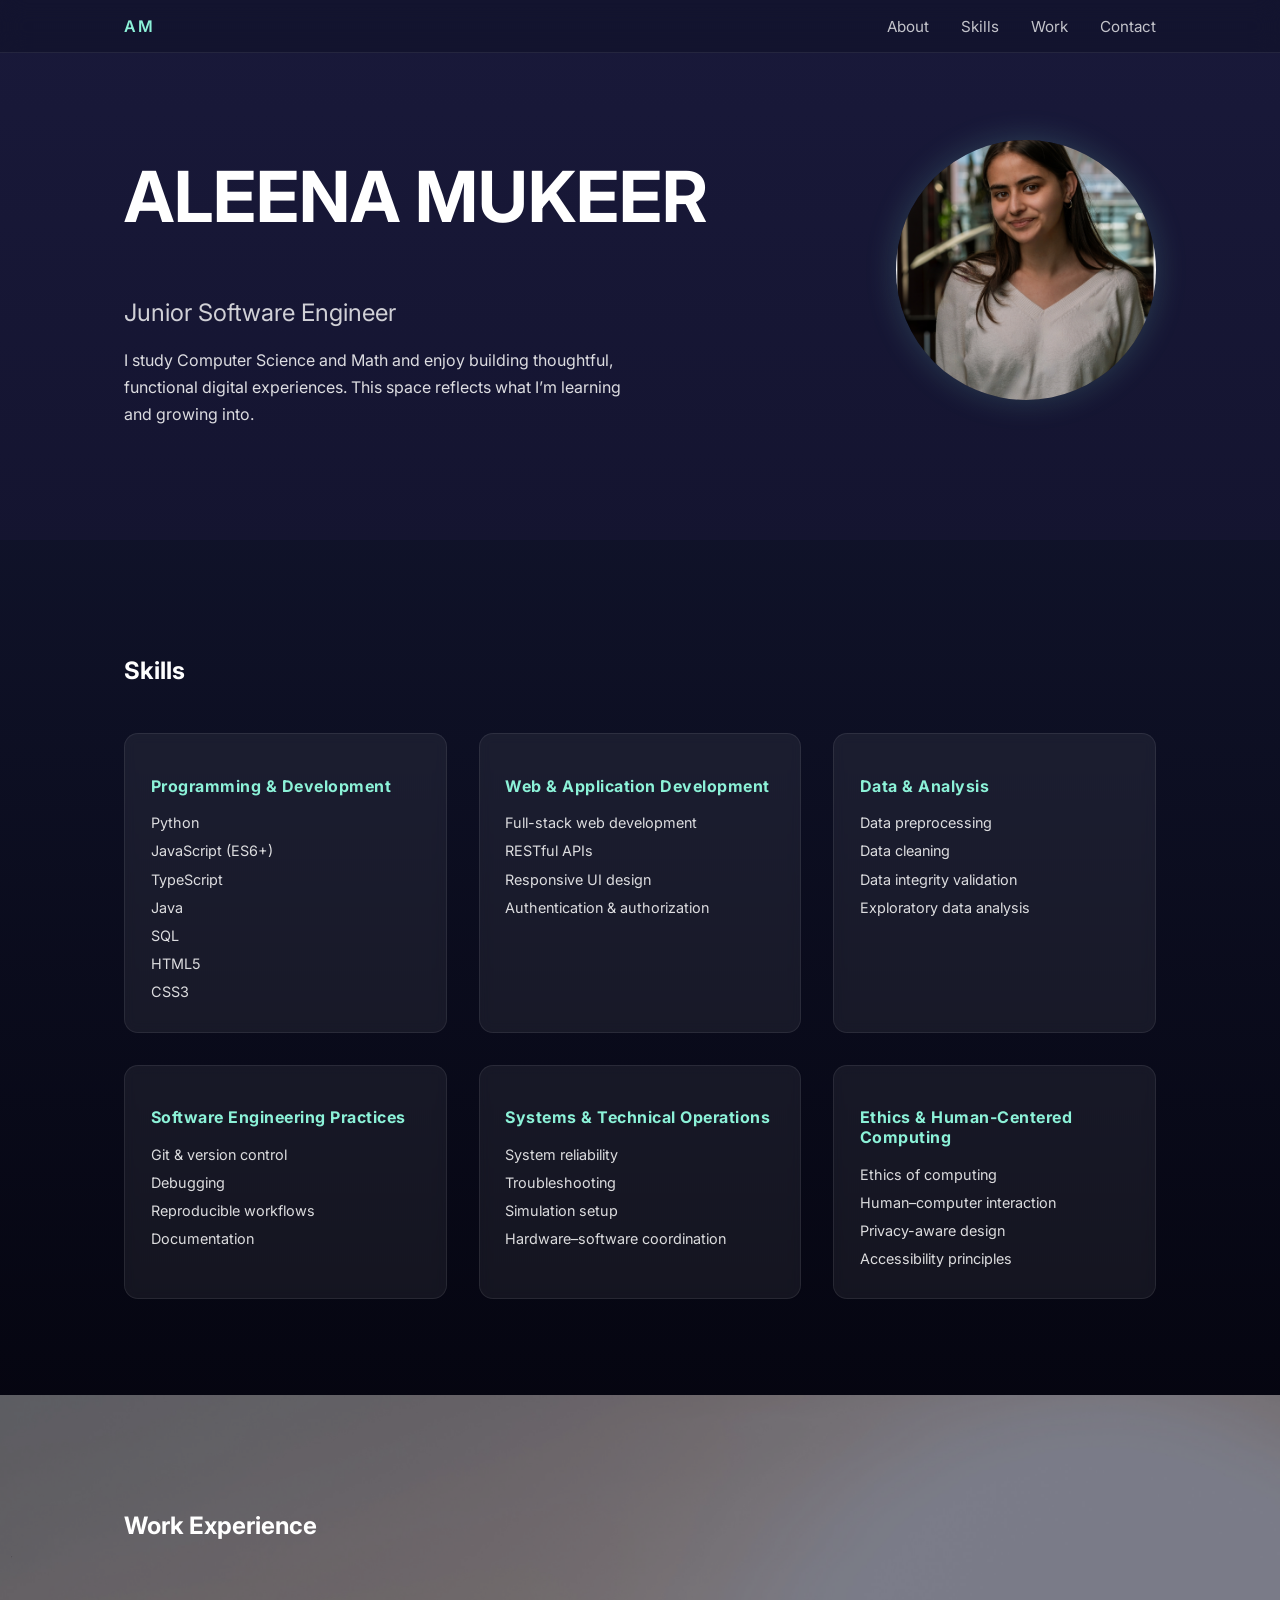
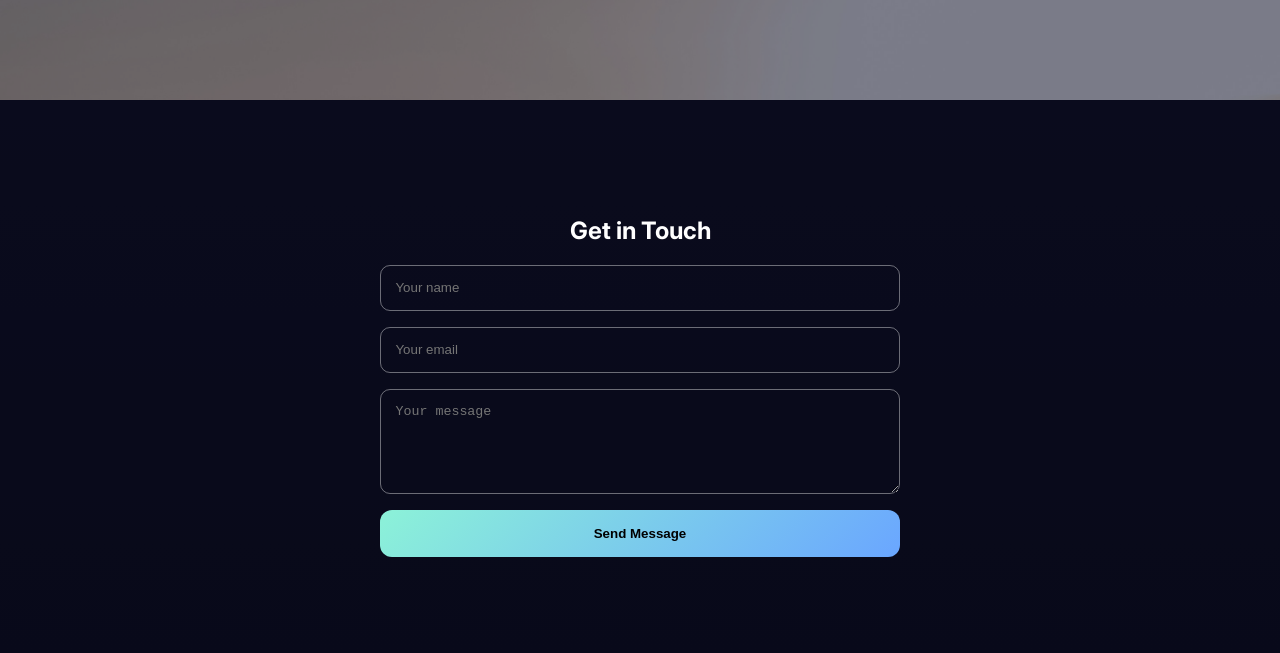
==== index.html @ 69e1d842 "Replaced what-I-do with skills" ====
<!DOCTYPE html>
<html lang="en">
<head>
  <meta charset="UTF-8" />
  <meta name="viewport" content="width=device-width, initial-scale=1.0" />
  <title>Aleena Mukeer</title>

  <link href="https://fonts.googleapis.com/css2?family=Inter:wght@300;400;500;600&display=swap" rel="stylesheet">
  <link rel="stylesheet" href="styles.css" />
</head>

<body>

  <!-- NAV -->
  <nav id="sticky-head">
    <div class="nav-inner">
      <span class="logo">AM</span>
      <div class="nav-links">
        <a href="#header">About</a>
        <a href="#skills">Skills</a>
        <a href="#Work-timeline">Work</a>
        <a href="#get-in-touch">Contact</a>
      </div>
    </div>
  </nav>

  <!-- HERO -->
  <section id="header">
    <div class="container header-inner">
      <div id="head-txt">
        <h1 id="title">ALEENA MUKEER</h1>
        <h2>Junior Software Engineer</h2>
        <p>
          I study Computer Science and Math and enjoy building thoughtful,
          functional digital experiences. This space reflects what I’m learning
          and growing into.
        </p>
      </div>
      <img id="pfp" src="/imgs/pfp.jpg" alt="Aleena Mukeer portrait">
    </div>
  </section>

  <!-- SKILLS -->
  <section id="skills">
    <div class="container">
      <h1>Skills</h1>

      <div class="skills-grid">

        <div class="skill-group">
          <h3>Programming & Development</h3>
          <ul>
            <li>Python</li>
            <li>JavaScript (ES6+)</li>
            <li>TypeScript</li>
            <li>Java</li>
            <li>SQL</li>
            <li>HTML5</li>
            <li>CSS3</li>
          </ul>
        </div>

        <div class="skill-group">
          <h3>Web & Application Development</h3>
          <ul>
            <li>Full-stack web development</li>
            <li>RESTful APIs</li>
            <li>Responsive UI design</li>
            <li>Authentication & authorization</li>
          </ul>
        </div>

        <div class="skill-group">
          <h3>Data & Analysis</h3>
          <ul>
            <li>Data preprocessing</li>
            <li>Data cleaning</li>
            <li>Data integrity validation</li>
            <li>Exploratory data analysis</li>
          </ul>
        </div>

        <div class="skill-group">
          <h3>Software Engineering Practices</h3>
          <ul>
            <li>Git & version control</li>
            <li>Debugging</li>
            <li>Reproducible workflows</li>
            <li>Documentation</li>
          </ul>
        </div>

        <div class="skill-group">
          <h3>Systems & Technical Operations</h3>
          <ul>
            <li>System reliability</li>
            <li>Troubleshooting</li>
            <li>Simulation setup</li>
            <li>Hardware–software coordination</li>
          </ul>
        </div>

        <div class="skill-group">
          <h3>Ethics & Human-Centered Computing</h3>
          <ul>
            <li>Ethics of computing</li>
            <li>Human–computer interaction</li>
            <li>Privacy-aware design</li>
            <li>Accessibility principles</li>
          </ul>
        </div>

      </div>
    </div>
  </section>

  <!-- WORK -->
  <section id="Work-timeline">
    <div class="container">
      <h1>Work Experience</h1>
      <div class="timeline">
        <!-- your existing timeline items stay unchanged -->
      </div>
    </div>
  </section>

  <!-- CONTACT -->
  <section id="get-in-touch">
    <div class="container">
      <div class="contact-container">
        <h1>Get in Touch</h1>
        <form action="https://formspree.io/f/mqadkaqk" method="POST" id="contact-form">
          <input type="text" name="name" placeholder="Your name" required>
          <input type="email" name="email" placeholder="Your email" required>
          <textarea name="message" rows="5" placeholder="Your message" required></textarea>
          <button type="submit">Send Message</button>
        </form>
      </div>
    </div>
  </section>

</body>
</html>
---- styles.css ----
* {
  box-sizing: border-box;
}

body {
  margin: 0;
  font-family: 'Inter', system-ui, sans-serif;
  background: linear-gradient(180deg, #19193a, #050510);
  color: white;
}

/* CONTAINER */
.container {
  max-width: 1080px;
  margin: 0 auto;
  padding: 0 1.5rem;
}

section {
  padding: 6rem 0;
  scroll-margin-top: 90px;
}

/* NAV */
#sticky-head {
  position: fixed;
  top: 0;
  width: 100%;
  z-index: 100;
  backdrop-filter: blur(12px);
  background: rgba(15, 18, 40, 0.6);
  border-bottom: 1px solid rgba(255,255,255,0.08);
}

.nav-inner {
  max-width: 1080px;
  margin: auto;
  padding: 1rem 1.5rem;
  display: flex;
  justify-content: space-between;
  align-items: center;
}

.logo {
  font-weight: 600;
  letter-spacing: 2px;
  color: #8cf2d8;
}

.nav-links {
  display: flex;
  gap: 2rem;
}

.nav-links a {
  text-decoration: none;
  color: rgba(255,255,255,0.75);
  font-size: 0.95rem;
  position: relative;
}

.nav-links a::after {
  content: "";
  position: absolute;
  left: 0;
  bottom: -6px;
  width: 0;
  height: 2px;
  background: linear-gradient(90deg, #8cf2d8, #6aa6ff);
  transition: width 0.3s ease;
}

.nav-links a:hover {
  color: white;
}

.nav-links a:hover::after {
  width: 100%;
}

/* HERO */
.header-inner {
  display: flex;
  align-items: center;
  justify-content: space-between;
  gap: 4rem;
  flex-wrap: wrap;
}

#title {
  font-size: clamp(2.8rem, 6vw, 4.4rem);
}

#head-txt h2 {
  font-weight: 400;
  color: rgba(255,255,255,0.8);
}

#head-txt p {
  max-width: 520px;
  line-height: 1.7;
  color: rgba(255,255,255,0.85);
}

#pfp {
  max-width: 260px;
  width: 100%;
  aspect-ratio: 1 / 1;
  border-radius: 50%;
  object-fit: cover;
  box-shadow: 0 0 32px rgba(140,242,216,0.18);
}

/* SKILLS */
#skills {
  background: linear-gradient(180deg, rgba(15,18,40,0.9), rgba(5,5,16,0.95));
}

.skills-grid {
  margin-top: 3rem;
  display: grid;
  grid-template-columns: repeat(auto-fit, minmax(260px, 1fr));
  gap: 2rem;
}

.skill-group {
  padding: 1.6rem;
  background: rgba(255,255,255,0.06);
  backdrop-filter: blur(6px);
  border-radius: 14px;
  border: 1px solid rgba(255,255,255,0.08);
  transition: transform 0.25s ease, box-shadow 0.25s ease;
}

.skill-group:hover {
  transform: translateY(-6px);
  box-shadow: 0 12px 30px rgba(140,242,216,0.15);
}

.skill-group h3 {
  margin-bottom: 0.8rem;
  font-size: 1rem;
  color: #8cf2d8;
  letter-spacing: 0.5px;
}

.skill-group ul {
  list-style: none;
  padding: 0;
  margin: 0;
}

.skill-group li {
  font-size: 0.9rem;
  padding: 0.35rem 0;
  color: rgba(255,255,255,0.85);
}

/* TIMELINE */
#Work-timeline {
  position: relative;
  background-image: url("/imgs/experience.jpg");
  background-size: cover;
}

#Work-timeline::before {
  content: "";
  position: absolute;
  inset: 0;
  background: rgba(15, 18, 40, 0.55);
}

#Work-timeline .container {
  position: relative;
}

.timeline {
  position: relative;
  margin-top: 4rem;
  padding-left: 2rem;
}

.timeline::before {
  content: "";
  position: absolute;
  left: 0;
  top: 0;
  width: 2px;
  height: 100%;
  background: linear-gradient(
    to bottom,
    rgba(140,242,216,0.2),
    rgba(106,166,255,0.5),
    rgba(140,242,216,0.2)
  );
}

.timeline-item {
  position: relative;
  padding-bottom: 3.5rem;
}

.timeline-dot {
  position: absolute;
  left: -6px;
  top: 0.35rem;
  width: 14px;
  height: 14px;
  border-radius: 50%;
  background: #8cf2d8;
  box-shadow: 0 0 12px rgba(140,242,216,0.6);
}

.timeline-card {
  margin-left: 2rem;
  padding: 1.6rem;
  background: rgba(255,255,255,0.06);
  backdrop-filter: blur(6px);
  border-radius: 12px;
  border: 1px solid rgba(255,255,255,0.08);
}

/* CONTACT */
#get-in-touch {
  position: relative;
  background-image: url("imgs/contactform.jpg");
  background-size: cover;
}

#get-in-touch::before {
  content: "";
  position: absolute;
  inset: 0;
  background: rgba(10, 12, 30, 0.7);
}

#get-in-touch .container {
  position: relative;
}

.contact-container {
  max-width: 520px;
  margin: auto;
  text-align: center;
}

#contact-form {
  display: flex;
  flex-direction: column;
  gap: 1rem;
}

input, textarea {
  padding: 0.9rem;
  border-radius: 10px;
  border: 1px solid rgba(255,255,255,0.4);
  background: transparent;
  color: white;
}

button {
  padding: 1rem;
  background: linear-gradient(135deg, #8cf2d8, #6aa6ff);
  border: none;
  color: black;
  font-weight: 600;
  border-radius: 12px;
  cursor: pointer;
}

/* MOBILE */
@media (max-width: 768px) {
  .header-inner {
    flex-direction: column;
    text-align: center;
  }

  .timeline {
    padding-left: 1.5rem;
  }

  .timeline-card {
    margin-left: 1.5rem;
  }
}
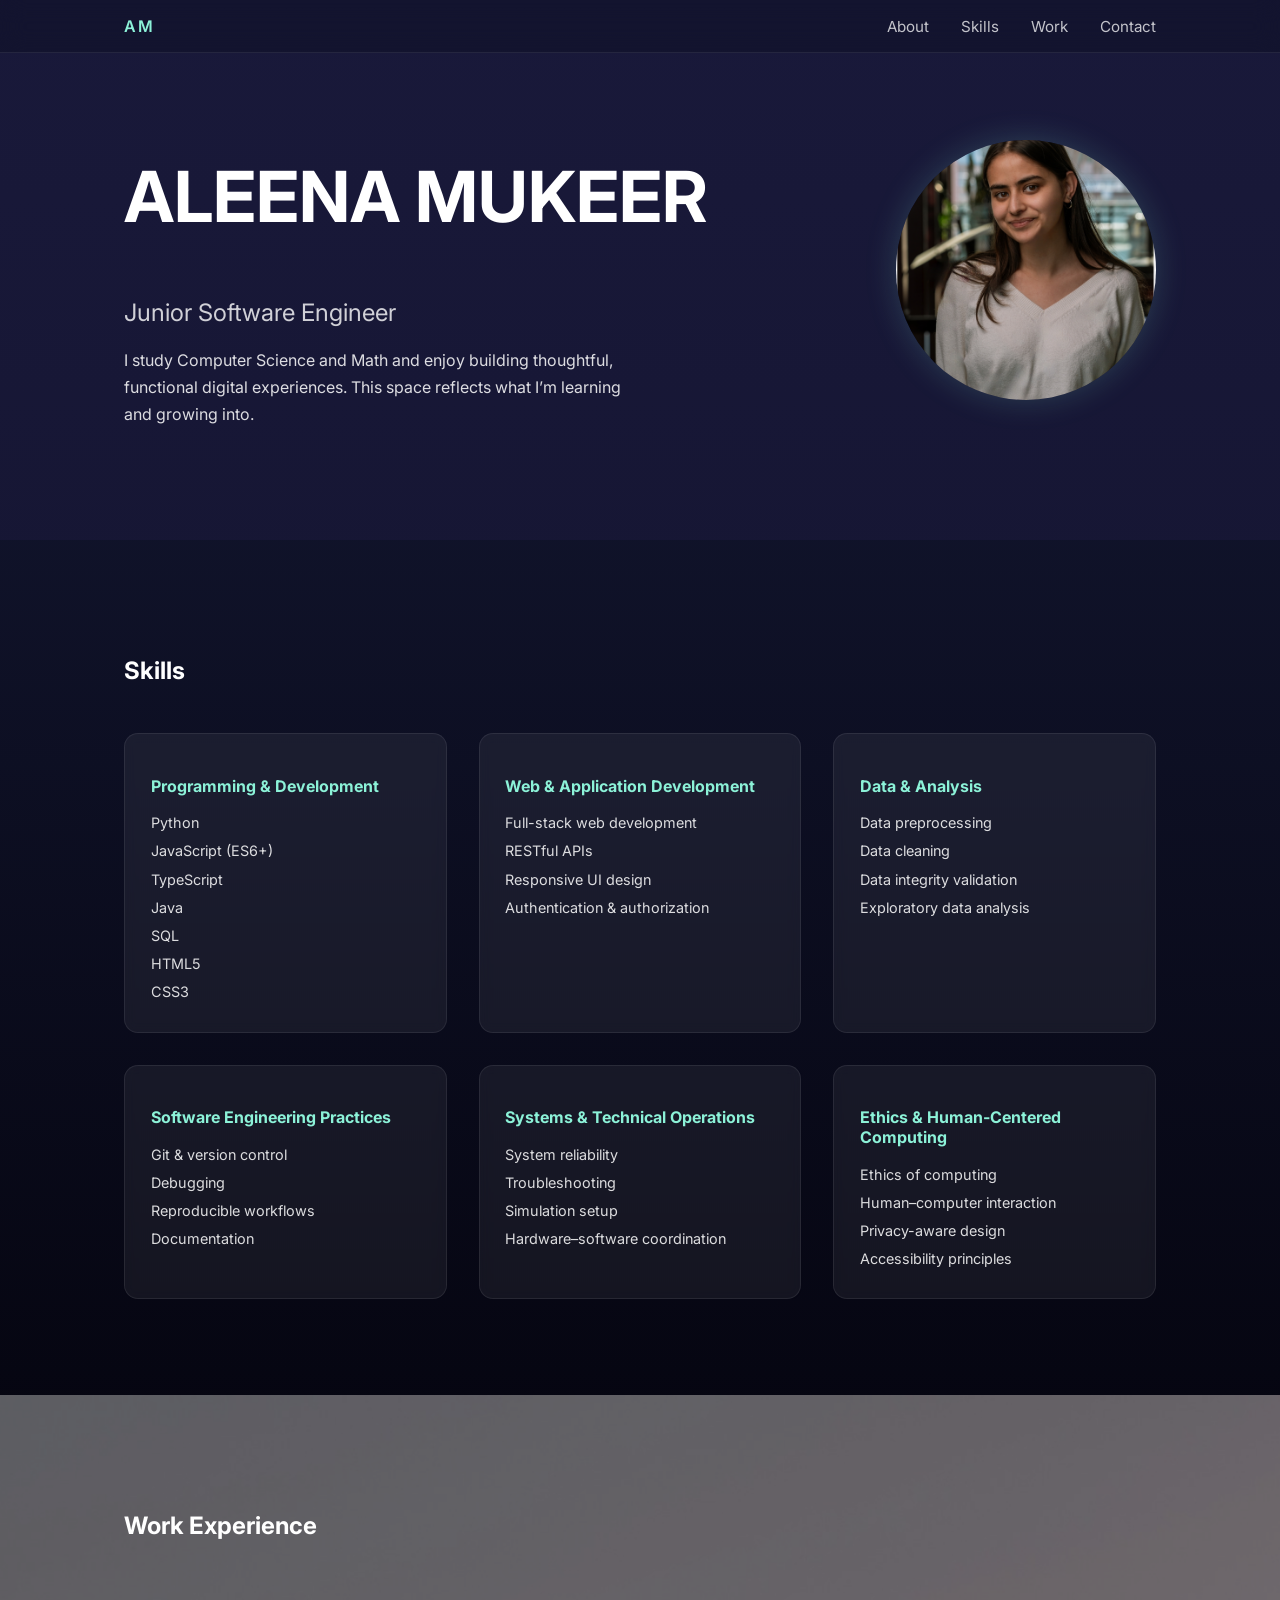
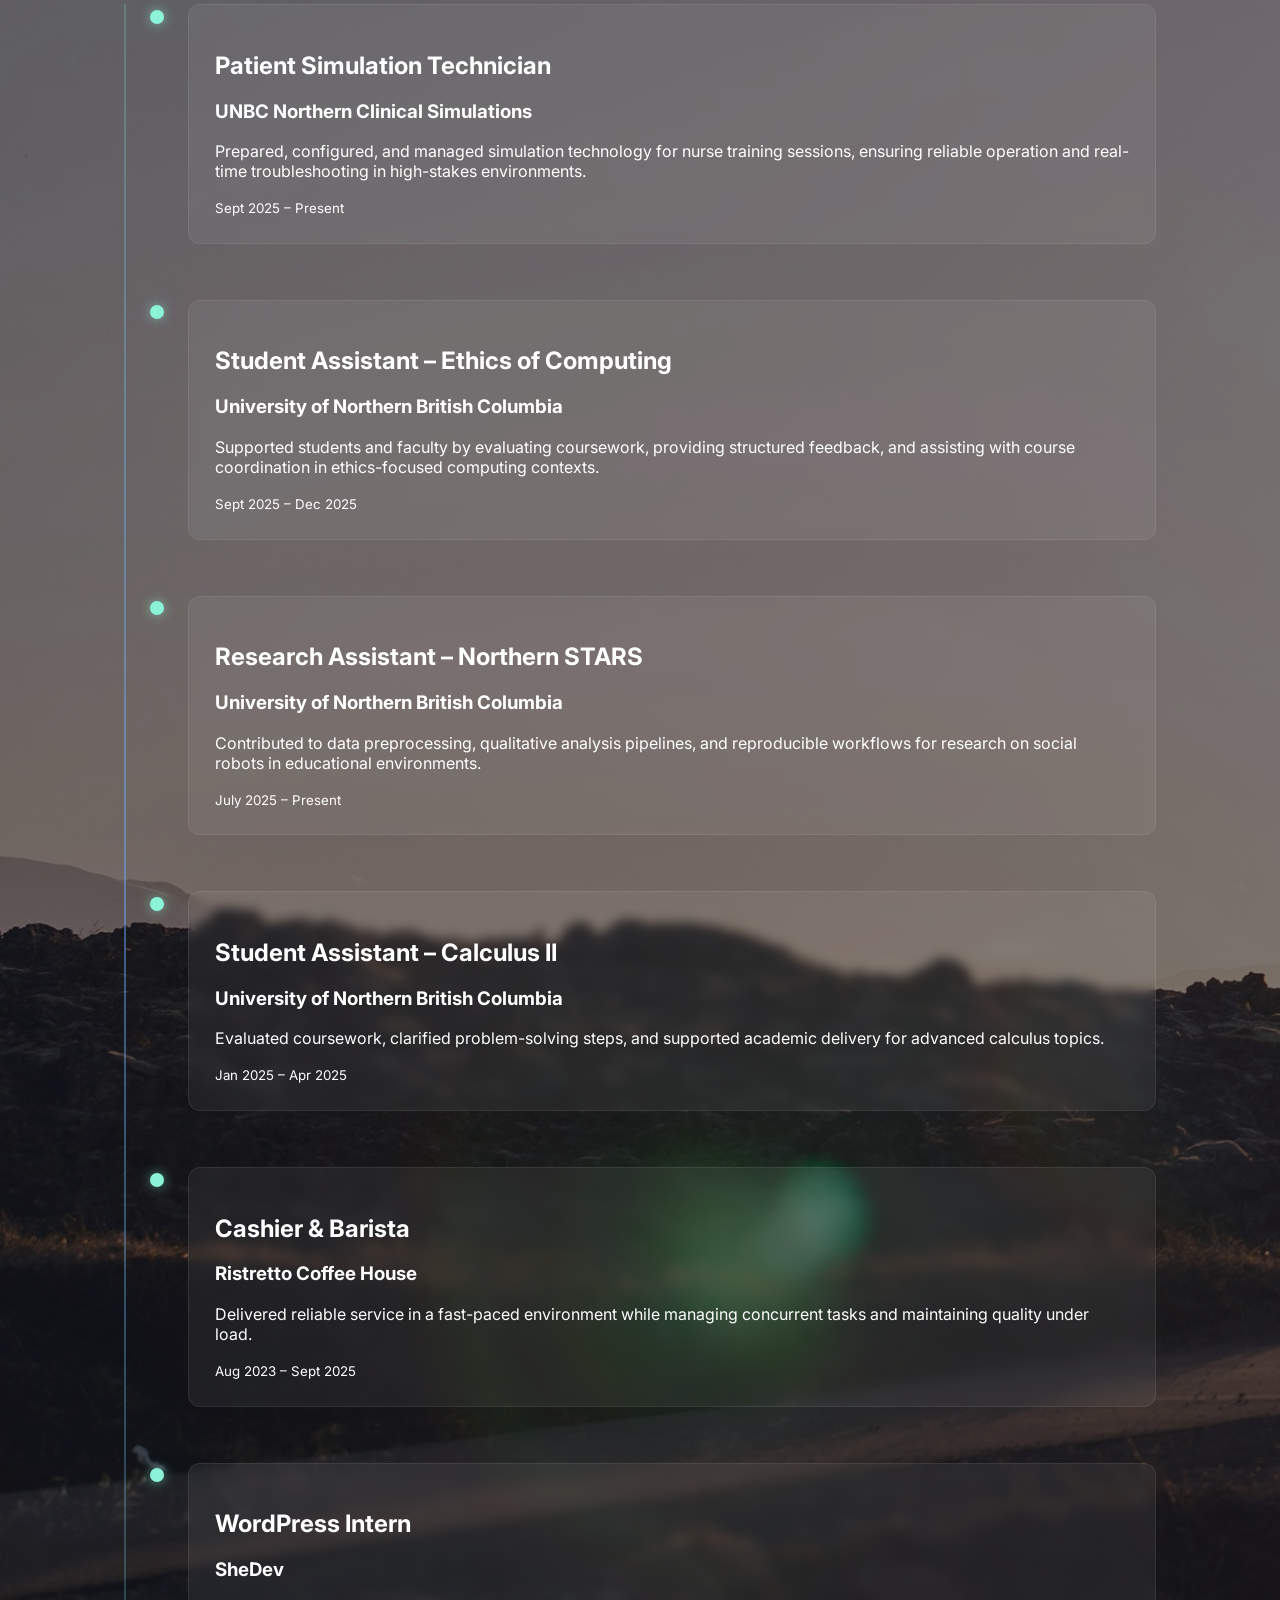
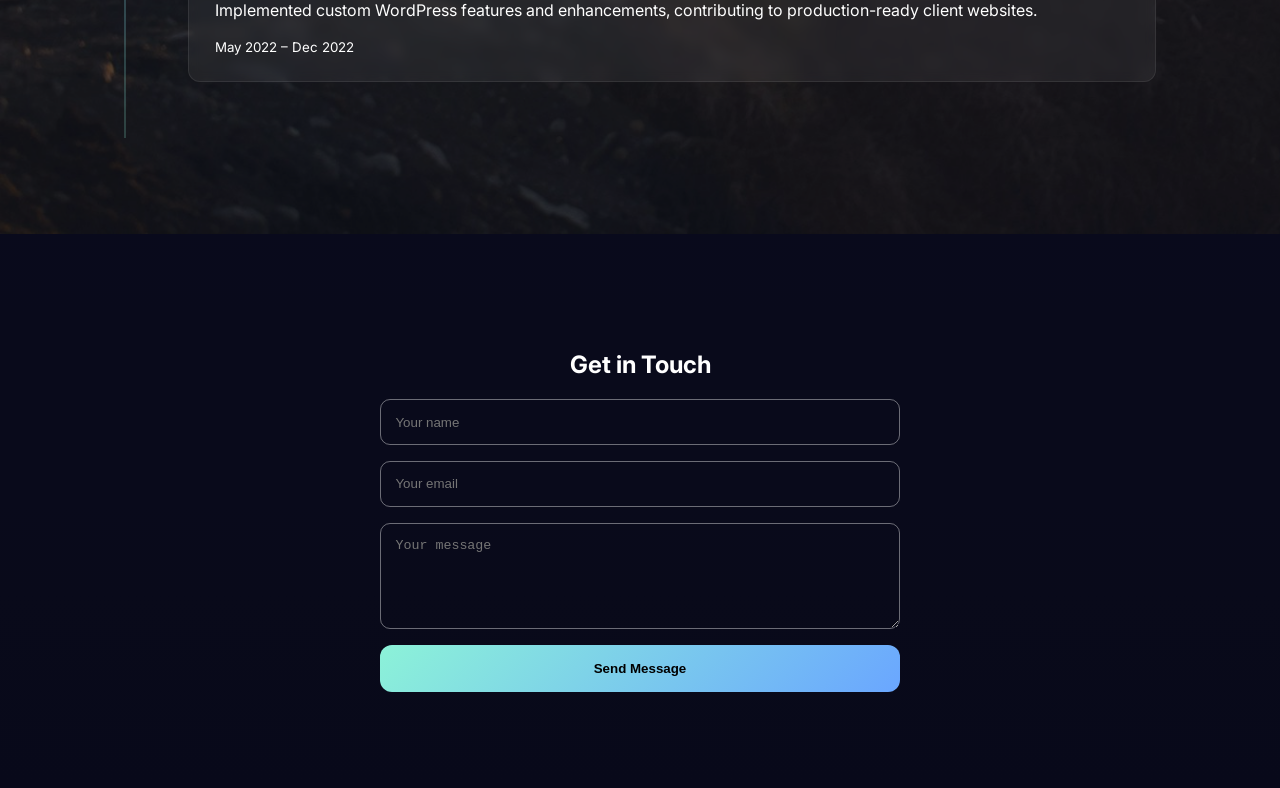
==== commit 28fa8a9d: "Got my work section back" ====
--- a/index.html
+++ b/index.html
@@ -114,12 +114,94 @@
     </div>
   </section>
 
-  <!-- WORK -->
+  <!-- WORK EXPERIENCE -->
   <section id="Work-timeline">
     <div class="container">
       <h1>Work Experience</h1>
+
       <div class="timeline">
-        <!-- your existing timeline items stay unchanged -->
+
+        <div class="timeline-item">
+          <span class="timeline-dot"></span>
+          <div class="timeline-card">
+            <h2>Patient Simulation Technician</h2>
+            <h3>UNBC Northern Clinical Simulations</h3>
+            <p>
+              Prepared, configured, and managed simulation technology for nurse
+              training sessions, ensuring reliable operation and real-time
+              troubleshooting in high-stakes environments.
+            </p>
+            <small>Sept 2025 – Present</small>
+          </div>
+        </div>
+
+        <div class="timeline-item">
+          <span class="timeline-dot"></span>
+          <div class="timeline-card">
+            <h2>Student Assistant – Ethics of Computing</h2>
+            <h3>University of Northern British Columbia</h3>
+            <p>
+              Supported students and faculty by evaluating coursework,
+              providing structured feedback, and assisting with course
+              coordination in ethics-focused computing contexts.
+            </p>
+            <small>Sept 2025 – Dec 2025</small>
+          </div>
+        </div>
+
+        <div class="timeline-item">
+          <span class="timeline-dot"></span>
+          <div class="timeline-card">
+            <h2>Research Assistant – Northern STARS</h2>
+            <h3>University of Northern British Columbia</h3>
+            <p>
+              Contributed to data preprocessing, qualitative analysis pipelines,
+              and reproducible workflows for research on social robots in
+              educational environments.
+            </p>
+            <small>July 2025 – Present</small>
+          </div>
+        </div>
+
+        <div class="timeline-item">
+          <span class="timeline-dot"></span>
+          <div class="timeline-card">
+            <h2>Student Assistant – Calculus II</h2>
+            <h3>University of Northern British Columbia</h3>
+            <p>
+              Evaluated coursework, clarified problem-solving steps, and
+              supported academic delivery for advanced calculus topics.
+            </p>
+            <small>Jan 2025 – Apr 2025</small>
+          </div>
+        </div>
+
+        <div class="timeline-item">
+          <span class="timeline-dot"></span>
+          <div class="timeline-card">
+            <h2>Cashier & Barista</h2>
+            <h3>Ristretto Coffee House</h3>
+            <p>
+              Delivered reliable service in a fast-paced environment while
+              managing concurrent tasks and maintaining quality under load.
+            </p>
+            <small>Aug 2023 – Sept 2025</small>
+          </div>
+        </div>
+
+        <div class="timeline-item">
+          <span class="timeline-dot"></span>
+          <div class="timeline-card">
+            <h2>WordPress Intern</h2>
+            <h3>SheDev</h3>
+            <p>
+              Implemented custom WordPress features and enhancements,
+              contributing to production-ready client websites.
+            </p>
+            <small>May 2022 – Dec 2022</small>
+          </div>
+        </div>
+
       </div>
     </div>
   </section>
@@ -129,6 +211,7 @@
     <div class="container">
       <div class="contact-container">
         <h1>Get in Touch</h1>
+
         <form action="https://formspree.io/f/mqadkaqk" method="POST" id="contact-form">
           <input type="text" name="name" placeholder="Your name" required>
           <input type="email" name="email" placeholder="Your email" required>
--- a/styles.css
+++ b/styles.css
@@ -141,7 +141,6 @@
   margin-bottom: 0.8rem;
   font-size: 1rem;
   color: #8cf2d8;
-  letter-spacing: 0.5px;
 }
 
 .skill-group ul {
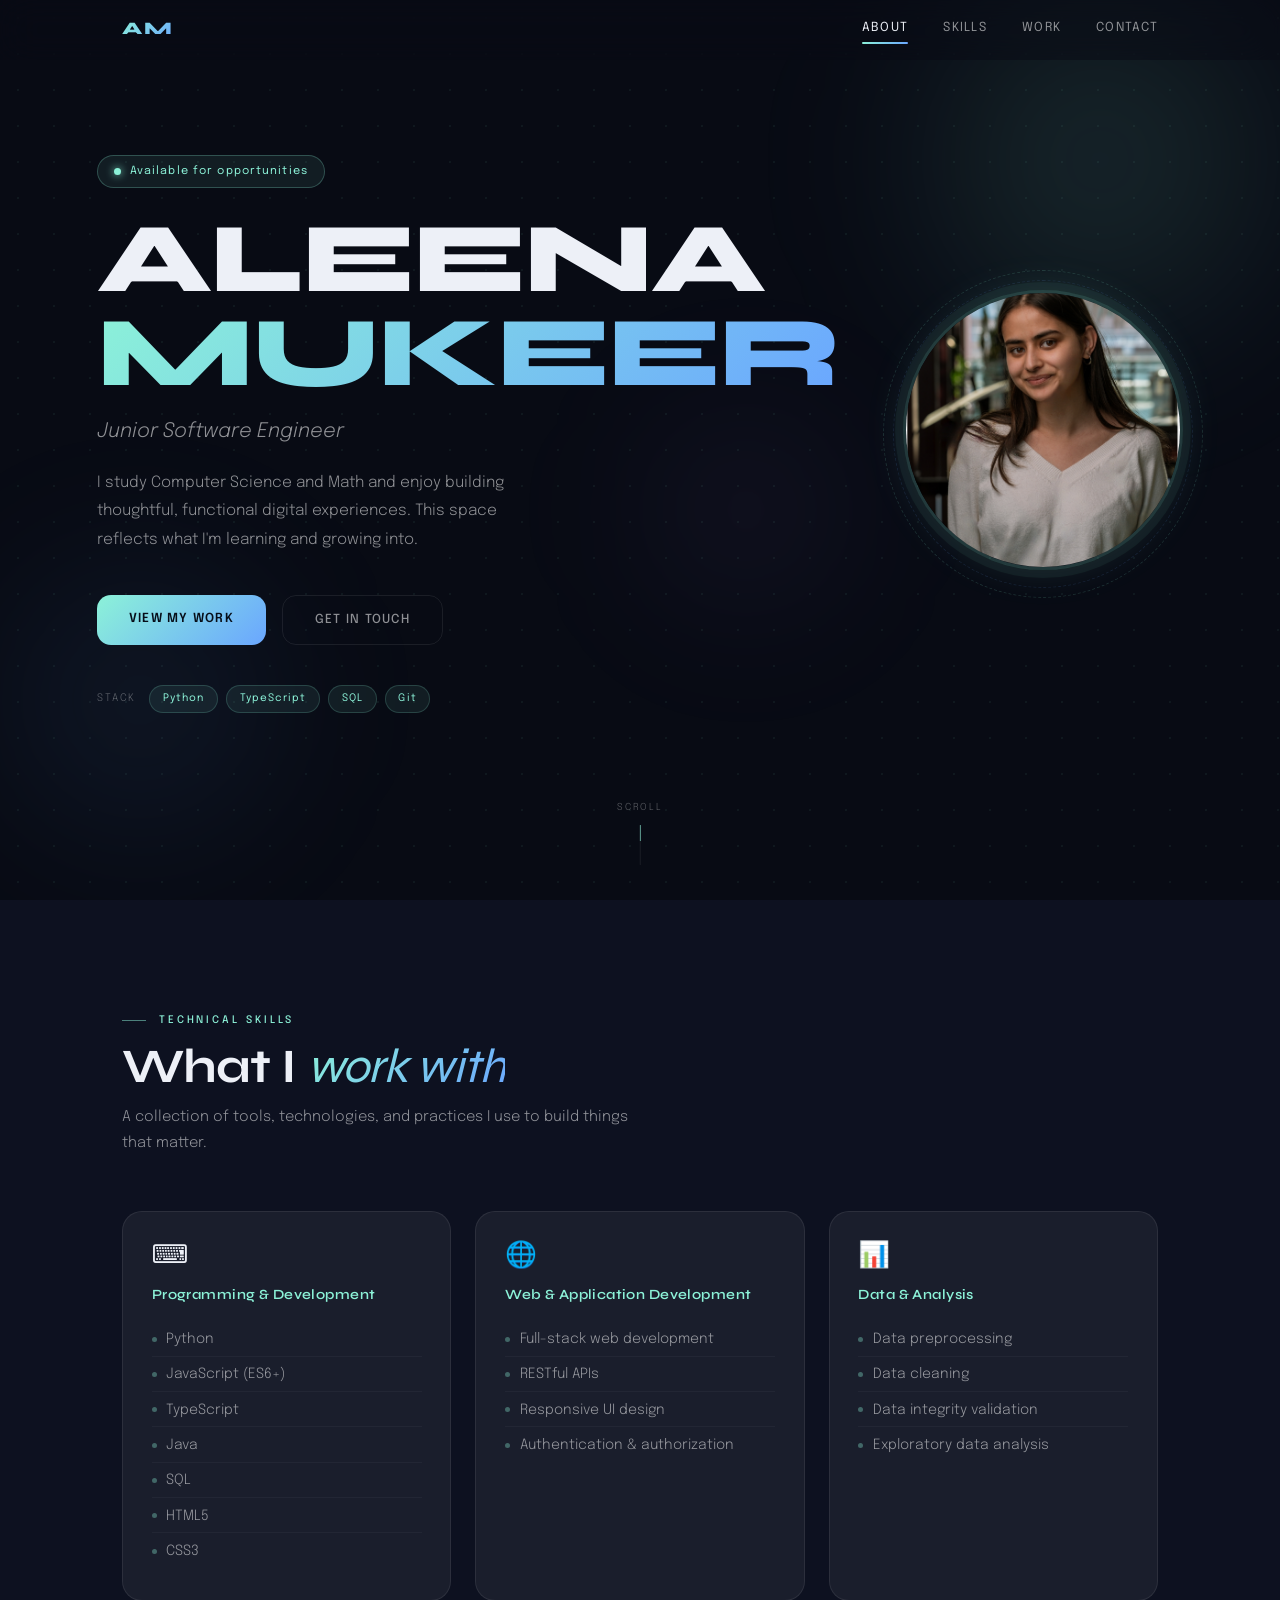
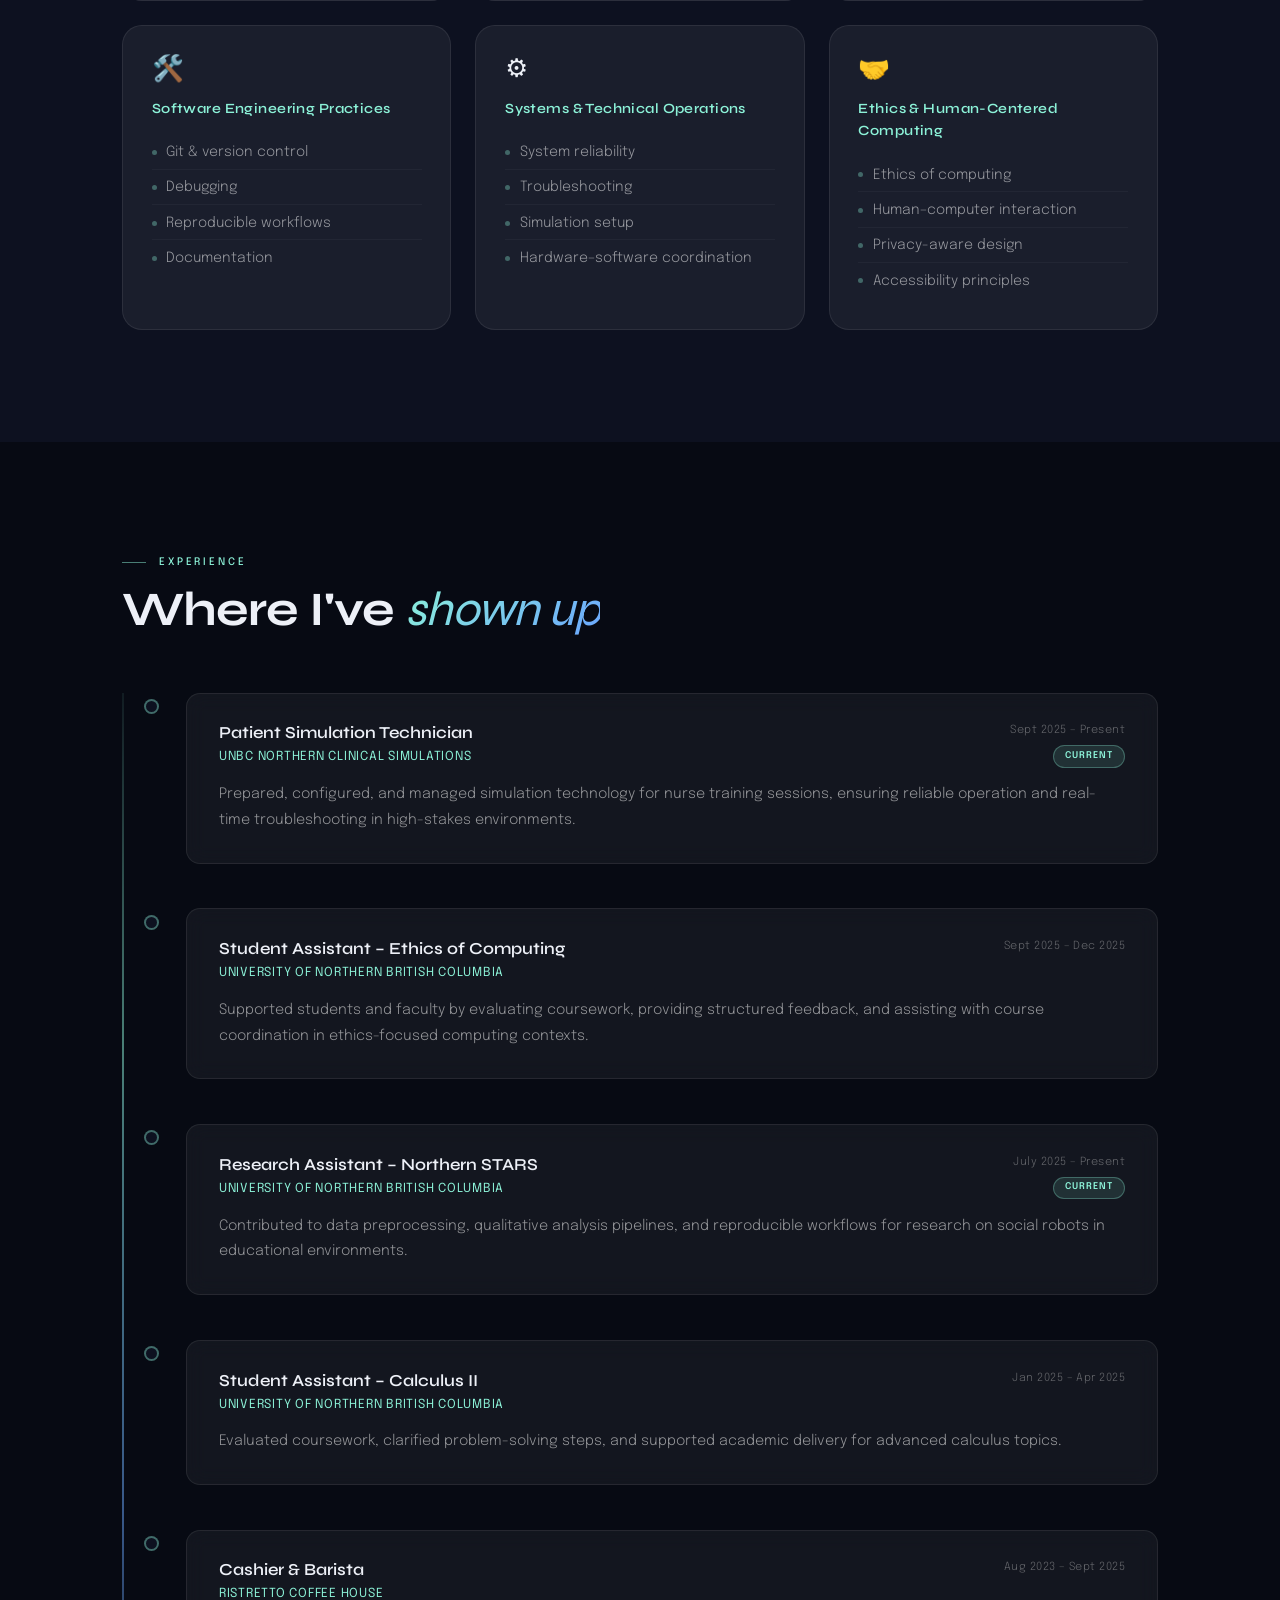
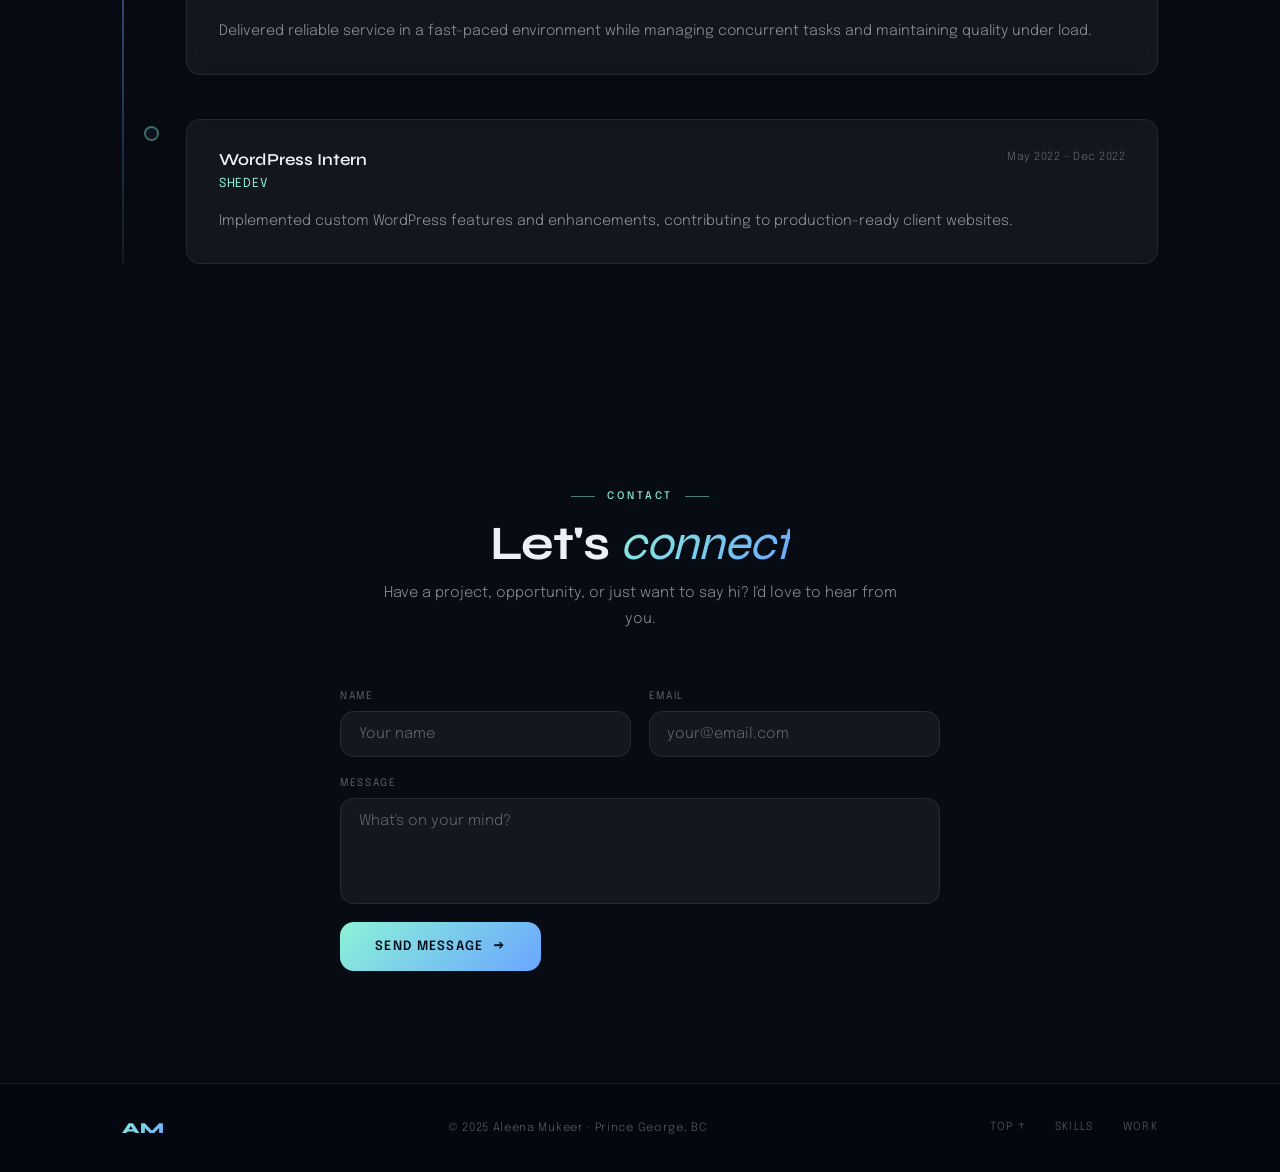
==== commit d3c9fb02: "updated website" ====
--- a/index.html
+++ b/index.html
@@ -3,9 +3,9 @@
 <head>
   <meta charset="UTF-8" />
   <meta name="viewport" content="width=device-width, initial-scale=1.0" />
-  <title>Aleena Mukeer</title>
-
-  <link href="https://fonts.googleapis.com/css2?family=Inter:wght@300;400;500;600&display=swap" rel="stylesheet">
+  <title>Aleena Mukeer — Junior Software Engineer</title>
+
+  <link href="https://fonts.googleapis.com/css2?family=Syne:wght@400;500;600;700;800&family=Epilogue:ital,wght@0,300;0,400;0,500;1,300&display=swap" rel="stylesheet">
   <link rel="stylesheet" href="styles.css" />
 </head>
 
@@ -26,29 +26,71 @@
 
   <!-- HERO -->
   <section id="header">
+    <div class="orb orb-1" aria-hidden="true"></div>
+    <div class="orb orb-2" aria-hidden="true"></div>
+    <div class="orb orb-3" aria-hidden="true"></div>
+
     <div class="container header-inner">
       <div id="head-txt">
-        <h1 id="title">ALEENA MUKEER</h1>
+        <div class="hero-badge">
+          <span class="badge-dot"></span>
+          Available for opportunities
+        </div>
+        <h1 id="title">
+          <span class="title-line">ALEENA</span>
+          <span class="title-line title-accent">MUKEER</span>
+        </h1>
         <h2>Junior Software Engineer</h2>
         <p>
           I study Computer Science and Math and enjoy building thoughtful,
-          functional digital experiences. This space reflects what I’m learning
+          functional digital experiences. This space reflects what I'm learning
           and growing into.
         </p>
-      </div>
-      <img id="pfp" src="/imgs/pfp.jpg" alt="Aleena Mukeer portrait">
+        <div class="hero-actions">
+          <a href="#Work-timeline" class="btn btn-primary">View My Work</a>
+          <a href="#get-in-touch" class="btn btn-ghost">Get In Touch</a>
+        </div>
+        <div class="hero-stack">
+          <span class="stack-label">Stack</span>
+          <div class="stack-pills">
+            <span class="stack-pill">Python</span>
+            <span class="stack-pill">TypeScript</span>
+            <span class="stack-pill">SQL</span>
+            <span class="stack-pill">Git</span>
+          </div>
+        </div>
+      </div>
+
+      <div class="pfp-wrap">
+        <div class="pfp-ring pfp-ring-outer"></div>
+        <div class="pfp-ring pfp-ring-inner"></div>
+        <img id="pfp" src="/imgs/pfp.jpg" alt="Aleena Mukeer portrait">
+      </div>
+    </div>
+
+    <div class="hero-scroll-hint">
+      <span>Scroll</span>
+      <div class="scroll-line"><div class="scroll-fill"></div></div>
     </div>
   </section>
 
   <!-- SKILLS -->
   <section id="skills">
     <div class="container">
-      <h1>Skills</h1>
+      <div class="section-header">
+        <div class="section-eyebrow">
+          <span class="eyebrow-line"></span>
+          <span>Technical Skills</span>
+        </div>
+        <h1>What I <em>work with</em></h1>
+        <p class="section-sub">A collection of tools, technologies, and practices I use to build things that matter.</p>
+      </div>
 
       <div class="skills-grid">
 
-        <div class="skill-group">
-          <h3>Programming & Development</h3>
+        <div class="skill-group" data-index="1">
+          <div class="skill-group-icon">⌨️</div>
+          <h3>Programming &amp; Development</h3>
           <ul>
             <li>Python</li>
             <li>JavaScript (ES6+)</li>
@@ -60,18 +102,20 @@
           </ul>
         </div>
 
-        <div class="skill-group">
-          <h3>Web & Application Development</h3>
+        <div class="skill-group" data-index="2">
+          <div class="skill-group-icon">🌐</div>
+          <h3>Web &amp; Application Development</h3>
           <ul>
             <li>Full-stack web development</li>
             <li>RESTful APIs</li>
             <li>Responsive UI design</li>
-            <li>Authentication & authorization</li>
-          </ul>
-        </div>
-
-        <div class="skill-group">
-          <h3>Data & Analysis</h3>
+            <li>Authentication &amp; authorization</li>
+          </ul>
+        </div>
+
+        <div class="skill-group" data-index="3">
+          <div class="skill-group-icon">📊</div>
+          <h3>Data &amp; Analysis</h3>
           <ul>
             <li>Data preprocessing</li>
             <li>Data cleaning</li>
@@ -80,18 +124,20 @@
           </ul>
         </div>
 
-        <div class="skill-group">
+        <div class="skill-group" data-index="4">
+          <div class="skill-group-icon">🛠️</div>
           <h3>Software Engineering Practices</h3>
           <ul>
-            <li>Git & version control</li>
+            <li>Git &amp; version control</li>
             <li>Debugging</li>
             <li>Reproducible workflows</li>
             <li>Documentation</li>
           </ul>
         </div>
 
-        <div class="skill-group">
-          <h3>Systems & Technical Operations</h3>
+        <div class="skill-group" data-index="5">
+          <div class="skill-group-icon">⚙️</div>
+          <h3>Systems &amp; Technical Operations</h3>
           <ul>
             <li>System reliability</li>
             <li>Troubleshooting</li>
@@ -100,8 +146,9 @@
           </ul>
         </div>
 
-        <div class="skill-group">
-          <h3>Ethics & Human-Centered Computing</h3>
+        <div class="skill-group" data-index="6">
+          <div class="skill-group-icon">🤝</div>
+          <h3>Ethics &amp; Human-Centered Computing</h3>
           <ul>
             <li>Ethics of computing</li>
             <li>Human–computer interaction</li>
@@ -117,88 +164,103 @@
   <!-- WORK EXPERIENCE -->
   <section id="Work-timeline">
     <div class="container">
-      <h1>Work Experience</h1>
+      <div class="section-header">
+        <div class="section-eyebrow">
+          <span class="eyebrow-line"></span>
+          <span>Experience</span>
+        </div>
+        <h1>Where I've <em>shown up</em></h1>
+      </div>
 
       <div class="timeline">
 
         <div class="timeline-item">
           <span class="timeline-dot"></span>
           <div class="timeline-card">
-            <h2>Patient Simulation Technician</h2>
-            <h3>UNBC Northern Clinical Simulations</h3>
-            <p>
-              Prepared, configured, and managed simulation technology for nurse
-              training sessions, ensuring reliable operation and real-time
-              troubleshooting in high-stakes environments.
-            </p>
-            <small>Sept 2025 – Present</small>
-          </div>
-        </div>
-
-        <div class="timeline-item">
-          <span class="timeline-dot"></span>
-          <div class="timeline-card">
-            <h2>Student Assistant – Ethics of Computing</h2>
-            <h3>University of Northern British Columbia</h3>
-            <p>
-              Supported students and faculty by evaluating coursework,
-              providing structured feedback, and assisting with course
-              coordination in ethics-focused computing contexts.
-            </p>
-            <small>Sept 2025 – Dec 2025</small>
-          </div>
-        </div>
-
-        <div class="timeline-item">
-          <span class="timeline-dot"></span>
-          <div class="timeline-card">
-            <h2>Research Assistant – Northern STARS</h2>
-            <h3>University of Northern British Columbia</h3>
-            <p>
-              Contributed to data preprocessing, qualitative analysis pipelines,
-              and reproducible workflows for research on social robots in
-              educational environments.
-            </p>
-            <small>July 2025 – Present</small>
-          </div>
-        </div>
-
-        <div class="timeline-item">
-          <span class="timeline-dot"></span>
-          <div class="timeline-card">
-            <h2>Student Assistant – Calculus II</h2>
-            <h3>University of Northern British Columbia</h3>
-            <p>
-              Evaluated coursework, clarified problem-solving steps, and
-              supported academic delivery for advanced calculus topics.
-            </p>
-            <small>Jan 2025 – Apr 2025</small>
-          </div>
-        </div>
-
-        <div class="timeline-item">
-          <span class="timeline-dot"></span>
-          <div class="timeline-card">
-            <h2>Cashier & Barista</h2>
-            <h3>Ristretto Coffee House</h3>
-            <p>
-              Delivered reliable service in a fast-paced environment while
-              managing concurrent tasks and maintaining quality under load.
-            </p>
-            <small>Aug 2023 – Sept 2025</small>
-          </div>
-        </div>
-
-        <div class="timeline-item">
-          <span class="timeline-dot"></span>
-          <div class="timeline-card">
-            <h2>WordPress Intern</h2>
-            <h3>SheDev</h3>
-            <p>
-              Implemented custom WordPress features and enhancements,
-              contributing to production-ready client websites.
-            </p>
-            <small>May 2022 – Dec 2022</small>
+            <div class="timeline-card-header">
+              <div class="timeline-card-titles">
+                <h2>Patient Simulation Technician</h2>
+                <h3>UNBC Northern Clinical Simulations</h3>
+              </div>
+              <div class="timeline-date-wrap">
+                <small>Sept 2025 – Present</small>
+                <span class="date-badge">Current</span>
+              </div>
+            </div>
+            <p>Prepared, configured, and managed simulation technology for nurse training sessions, ensuring reliable operation and real-time troubleshooting in high-stakes environments.</p>
+          </div>
+        </div>
+
+        <div class="timeline-item">
+          <span class="timeline-dot"></span>
+          <div class="timeline-card">
+            <div class="timeline-card-header">
+              <div class="timeline-card-titles">
+                <h2>Student Assistant – Ethics of Computing</h2>
+                <h3>University of Northern British Columbia</h3>
+              </div>
+              <small>Sept 2025 – Dec 2025</small>
+            </div>
+            <p>Supported students and faculty by evaluating coursework, providing structured feedback, and assisting with course coordination in ethics-focused computing contexts.</p>
+          </div>
+        </div>
+
+        <div class="timeline-item">
+          <span class="timeline-dot"></span>
+          <div class="timeline-card">
+            <div class="timeline-card-header">
+              <div class="timeline-card-titles">
+                <h2>Research Assistant – Northern STARS</h2>
+                <h3>University of Northern British Columbia</h3>
+              </div>
+              <div class="timeline-date-wrap">
+                <small>July 2025 – Present</small>
+                <span class="date-badge">Current</span>
+              </div>
+            </div>
+            <p>Contributed to data preprocessing, qualitative analysis pipelines, and reproducible workflows for research on social robots in educational environments.</p>
+          </div>
+        </div>
+
+        <div class="timeline-item">
+          <span class="timeline-dot"></span>
+          <div class="timeline-card">
+            <div class="timeline-card-header">
+              <div class="timeline-card-titles">
+                <h2>Student Assistant – Calculus II</h2>
+                <h3>University of Northern British Columbia</h3>
+              </div>
+              <small>Jan 2025 – Apr 2025</small>
+            </div>
+            <p>Evaluated coursework, clarified problem-solving steps, and supported academic delivery for advanced calculus topics.</p>
+          </div>
+        </div>
+
+        <div class="timeline-item">
+          <span class="timeline-dot"></span>
+          <div class="timeline-card">
+            <div class="timeline-card-header">
+              <div class="timeline-card-titles">
+                <h2>Cashier &amp; Barista</h2>
+                <h3>Ristretto Coffee House</h3>
+              </div>
+              <small>Aug 2023 – Sept 2025</small>
+            </div>
+            <p>Delivered reliable service in a fast-paced environment while managing concurrent tasks and maintaining quality under load.</p>
+          </div>
+        </div>
+
+        <div class="timeline-item">
+          <span class="timeline-dot"></span>
+          <div class="timeline-card">
+            <div class="timeline-card-header">
+              <div class="timeline-card-titles">
+                <h2>WordPress Intern</h2>
+                <h3>SheDev</h3>
+              </div>
+              <small>May 2022 – Dec 2022</small>
+            </div>
+            <p>Implemented custom WordPress features and enhancements, contributing to production-ready client websites.</p>
           </div>
         </div>
 
@@ -210,17 +272,132 @@
   <section id="get-in-touch">
     <div class="container">
       <div class="contact-container">
-        <h1>Get in Touch</h1>
+        <div class="section-header section-header--centered">
+          <div class="section-eyebrow section-eyebrow--center">
+            <span class="eyebrow-line"></span>
+            <span>Contact</span>
+            <span class="eyebrow-line"></span>
+          </div>
+          <h1>Let's <em>connect</em></h1>
+          <p class="section-sub">Have a project, opportunity, or just want to say hi? I'd love to hear from you.</p>
+        </div>
 
         <form action="https://formspree.io/f/mqadkaqk" method="POST" id="contact-form">
-          <input type="text" name="name" placeholder="Your name" required>
-          <input type="email" name="email" placeholder="Your email" required>
-          <textarea name="message" rows="5" placeholder="Your message" required></textarea>
-          <button type="submit">Send Message</button>
+          <div class="form-row">
+            <div class="form-group">
+              <label for="c-name">Name</label>
+              <input type="text" id="c-name" name="name" placeholder="Your name" required>
+            </div>
+            <div class="form-group">
+              <label for="c-email">Email</label>
+              <input type="email" id="c-email" name="email" placeholder="your@email.com" required>
+            </div>
+          </div>
+          <div class="form-group">
+            <label for="c-msg">Message</label>
+            <textarea id="c-msg" name="message" rows="5" placeholder="What's on your mind?" required></textarea>
+          </div>
+          <button type="submit">
+            <span class="btn-text">Send Message</span>
+            <span class="btn-arrow">→</span>
+          </button>
         </form>
       </div>
     </div>
   </section>
 
+  <!-- FOOTER -->
+  <footer>
+    <div class="container footer-inner">
+      <span class="footer-logo">AM</span>
+      <span class="footer-copy">© 2025 Aleena Mukeer · Prince George, BC</span>
+      <div class="footer-links">
+        <a href="#header">Top ↑</a>
+        <a href="#skills">Skills</a>
+        <a href="#Work-timeline">Work</a>
+      </div>
+    </div>
+  </footer>
+
+  <script>
+    // ── Sticky nav on scroll
+    const nav = document.getElementById('sticky-head');
+    window.addEventListener('scroll', () => {
+      nav.classList.toggle('scrolled', window.scrollY > 40);
+    });
+
+    // ── Active nav link
+    const sections = document.querySelectorAll('section[id]');
+    const navLinks = document.querySelectorAll('.nav-links a');
+    const onScroll = () => {
+      let current = '';
+      sections.forEach(s => { if (window.scrollY >= s.offsetTop - 140) current = s.id; });
+      navLinks.forEach(a => a.classList.toggle('active', a.getAttribute('href') === '#' + current));
+    };
+    window.addEventListener('scroll', onScroll);
+
+    // ── Reveal timeline items
+    const timelineItems = document.querySelectorAll('.timeline-item');
+    const tlObs = new IntersectionObserver((entries) => {
+      entries.forEach((e, i) => {
+        if (e.isIntersecting) {
+          setTimeout(() => e.target.classList.add('revealed'), i * 100);
+          tlObs.unobserve(e.target);
+        }
+      });
+    }, { threshold: 0.1 });
+    timelineItems.forEach(el => tlObs.observe(el));
+
+    // ── Reveal & stagger skill cards
+    const skillCards = document.querySelectorAll('.skill-group');
+    const skObs = new IntersectionObserver((entries) => {
+      entries.forEach(e => {
+        if (e.isIntersecting) {
+          const delay = (parseInt(e.target.dataset.index) - 1) * 80;
+          setTimeout(() => e.target.classList.add('revealed'), delay);
+          skObs.unobserve(e.target);
+        }
+      });
+    }, { threshold: 0.08 });
+    skillCards.forEach(el => skObs.observe(el));
+
+    // ── 3D tilt on skill cards
+    skillCards.forEach(card => {
+      card.addEventListener('mousemove', e => {
+        const r = card.getBoundingClientRect();
+        const x = (e.clientX - r.left) / r.width - 0.5;
+        const y = (e.clientY - r.top) / r.height - 0.5;
+        card.style.transform = `translateY(-8px) rotateX(${-y * 9}deg) rotateY(${x * 9}deg) scale(1.02)`;
+      });
+      card.addEventListener('mouseleave', () => { card.style.transform = ''; });
+    });
+
+    // ── Parallax orbs
+    document.addEventListener('mousemove', e => {
+      const cx = e.clientX / window.innerWidth - 0.5;
+      const cy = e.clientY / window.innerHeight - 0.5;
+      document.querySelectorAll('.orb').forEach((o, i) => {
+        const f = (i + 1) * 18;
+        o.style.transform = `translate(${cx * f}px, ${cy * f}px)`;
+      });
+    });
+
+    // ── Timeline dot pulse on hover
+    timelineItems.forEach(item => {
+      const dot = item.querySelector('.timeline-dot');
+      item.addEventListener('mouseenter', () => dot.classList.add('pulse'));
+      item.addEventListener('mouseleave', () => dot.classList.remove('pulse'));
+    });
+
+    // ── Form submit state
+    const form = document.getElementById('contact-form');
+    form?.addEventListener('submit', () => {
+      const btn = form.querySelector('button[type="submit"]');
+      btn.classList.add('loading');
+      btn.querySelector('.btn-text').textContent = 'Sending…';
+      btn.querySelector('.btn-arrow').textContent = '⟳';
+    });
+  </script>
+
 </body>
-</html>
+</html>
--- a/styles.css
+++ b/styles.css
@@ -1,284 +1,637 @@
-* {
-  box-sizing: border-box;
-}
+/* ═══════════════════════════════════════════
+   ALEENA MUKEER — styles.css
+   Upgraded: interactive, modern, polished
+═══════════════════════════════════════════ */
+
+/* ── TOKENS ── */
+:root {
+  --bg:          #080b14;
+  --bg-2:        #0d1120;
+  --bg-3:        #111626;
+  --surface:     rgba(255,255,255,0.055);
+  --surface-h:   rgba(255,255,255,0.09);
+  --border:      rgba(255,255,255,0.08);
+  --border-h:    rgba(140,242,216,0.35);
+  --text:        #edf0f7;
+  --text-muted:  rgba(255,255,255,0.55);
+  --text-dim:    rgba(255,255,255,0.35);
+  --accent:      #8cf2d8;
+  --accent-2:    #6aa6ff;
+  --accent-3:    #c084fc;
+  --grad:        linear-gradient(135deg, var(--accent), var(--accent-2));
+  --grad-soft:   linear-gradient(135deg, rgba(140,242,216,.15), rgba(106,166,255,.15));
+  --radius:      14px;
+  --radius-lg:   20px;
+  --shadow:      0 8px 32px rgba(0,0,0,.45);
+  --shadow-glow: 0 0 40px rgba(140,242,216,.12);
+  --transition:  0.28s cubic-bezier(0.4, 0, 0.2, 1);
+}
+
+/* ── RESET & BASE ── */
+*, *::before, *::after { box-sizing: border-box; margin: 0; padding: 0; }
+html { scroll-behavior: smooth; font-size: 16px; }
 
 body {
-  margin: 0;
-  font-family: 'Inter', system-ui, sans-serif;
-  background: linear-gradient(180deg, #19193a, #050510);
-  color: white;
-}
-
-/* CONTAINER */
+  font-family: 'Epilogue', system-ui, sans-serif;
+  font-weight: 300;
+  background: var(--bg);
+  color: var(--text);
+  overflow-x: hidden;
+  line-height: 1.6;
+}
+
+/* Subtle dot-grid background */
+body::before {
+  content: '';
+  position: fixed; inset: 0; z-index: 0; pointer-events: none;
+  background-image: radial-gradient(rgba(140,242,216,.06) 1px, transparent 1px);
+  background-size: 36px 36px;
+}
+
+/* ── LAYOUT ── */
 .container {
-  max-width: 1080px;
+  max-width: 1100px;
   margin: 0 auto;
-  padding: 0 1.5rem;
+  padding: 0 2rem;
+  position: relative; z-index: 1;
 }
 
 section {
-  padding: 6rem 0;
+  padding: 7rem 0;
   scroll-margin-top: 90px;
-}
-
-/* NAV */
+  position: relative;
+}
+
+/* ── NAV ── */
 #sticky-head {
-  position: fixed;
-  top: 0;
-  width: 100%;
-  z-index: 100;
-  backdrop-filter: blur(12px);
-  background: rgba(15, 18, 40, 0.6);
-  border-bottom: 1px solid rgba(255,255,255,0.08);
+  position: fixed; top: 0; width: 100%; z-index: 200;
+  backdrop-filter: blur(18px);
+  background: rgba(8,11,20,0.5);
+  border-bottom: 1px solid transparent;
+  transition: border-color var(--transition), background var(--transition), box-shadow var(--transition);
+}
+#sticky-head.scrolled {
+  background: rgba(8,11,20,0.88);
+  border-color: var(--border);
+  box-shadow: 0 4px 32px rgba(0,0,0,.4);
 }
 
 .nav-inner {
-  max-width: 1080px;
-  margin: auto;
-  padding: 1rem 1.5rem;
-  display: flex;
+  max-width: 1100px; margin: auto;
+  padding: .95rem 2rem;
+  display: flex; justify-content: space-between; align-items: center;
+}
+
+.logo {
+  font-family: 'Syne', sans-serif;
+  font-weight: 800; font-size: 1.1rem; letter-spacing: .1em;
+  background: var(--grad);
+  -webkit-background-clip: text; -webkit-text-fill-color: transparent;
+  background-clip: text;
+}
+
+.nav-links {
+  display: flex; gap: 2.2rem; align-items: center;
+}
+
+.nav-links a {
+  font-family: 'Epilogue', sans-serif;
+  text-decoration: none;
+  font-size: .78rem; font-weight: 400; letter-spacing: .1em;
+  text-transform: uppercase;
+  color: var(--text-muted);
+  position: relative; padding-bottom: 2px;
+  transition: color var(--transition);
+}
+
+.nav-links a::after {
+  content: '';
+  position: absolute; left: 0; bottom: -4px;
+  width: 0; height: 2px;
+  background: var(--grad);
+  border-radius: 2px;
+  transition: width var(--transition);
+}
+
+.nav-links a:hover,
+.nav-links a.active { color: var(--text); }
+
+.nav-links a:hover::after,
+.nav-links a.active::after { width: 100%; }
+
+/* ── HERO ── */
+#header {
+  min-height: 100vh;
+  display: flex; align-items: center;
+  padding-top: 5rem;
+  overflow: hidden;
+}
+
+/* Floating gradient orbs */
+.orb {
+  position: absolute; border-radius: 50%;
+  filter: blur(70px); pointer-events: none; z-index: 0;
+  transition: transform 0.6s ease;
+}
+.orb-1 {
+  width: 520px; height: 520px; top: -100px; right: -80px;
+  background: radial-gradient(circle, rgba(140,242,216,.14) 0%, transparent 70%);
+  animation: orbDrift 14s ease-in-out infinite alternate;
+}
+.orb-2 {
+  width: 400px; height: 400px; bottom: 0; left: -60px;
+  background: radial-gradient(circle, rgba(106,166,255,.1) 0%, transparent 70%);
+  animation: orbDrift 18s ease-in-out infinite alternate-reverse;
+}
+.orb-3 {
+  width: 300px; height: 300px; top: 40%; right: 30%;
+  background: radial-gradient(circle, rgba(192,132,252,.08) 0%, transparent 70%);
+  animation: orbDrift 11s ease-in-out infinite alternate;
+}
+@keyframes orbDrift {
+  from { transform: translate(0, 0) scale(1); }
+  to   { transform: translate(25px, 30px) scale(1.06); }
+}
+
+.header-inner {
+  display: flex; align-items: center;
   justify-content: space-between;
-  align-items: center;
-}
-
-.logo {
-  font-weight: 600;
-  letter-spacing: 2px;
-  color: #8cf2d8;
-}
-
-.nav-links {
-  display: flex;
-  gap: 2rem;
-}
-
-.nav-links a {
-  text-decoration: none;
-  color: rgba(255,255,255,0.75);
-  font-size: 0.95rem;
-  position: relative;
-}
-
-.nav-links a::after {
-  content: "";
-  position: absolute;
-  left: 0;
-  bottom: -6px;
-  width: 0;
-  height: 2px;
-  background: linear-gradient(90deg, #8cf2d8, #6aa6ff);
-  transition: width 0.3s ease;
-}
-
-.nav-links a:hover {
-  color: white;
-}
-
-.nav-links a:hover::after {
-  width: 100%;
-}
-
-/* HERO */
-.header-inner {
-  display: flex;
-  align-items: center;
-  justify-content: space-between;
-  gap: 4rem;
-  flex-wrap: wrap;
-}
-
+  gap: 4rem; flex-wrap: wrap;
+  padding: 3rem 0;
+}
+
+/* Hero badge */
+.hero-badge {
+  display: inline-flex; align-items: center; gap: .55rem;
+  background: rgba(140,242,216,.08);
+  border: 1px solid rgba(140,242,216,.25);
+  padding: .38rem 1rem; border-radius: 99px;
+  font-size: .7rem; font-weight: 400; letter-spacing: .1em;
+  color: var(--accent); margin-bottom: 1.5rem;
+  animation: fadeUp .6s .1s both;
+}
+.badge-dot {
+  width: 7px; height: 7px; border-radius: 50%;
+  background: var(--accent);
+  box-shadow: 0 0 8px var(--accent);
+  animation: badgePulse 2s ease-in-out infinite;
+}
+@keyframes badgePulse {
+  0%,100% { opacity:1; transform:scale(1); }
+  50% { opacity:.5; transform:scale(.8); }
+}
+
+/* Title */
 #title {
-  font-size: clamp(2.8rem, 6vw, 4.4rem);
+  font-family: 'Syne', sans-serif;
+  font-weight: 800; line-height: .95;
+  font-size: clamp(3.2rem, 8vw, 6.2rem);
+  letter-spacing: -.02em;
+  margin-bottom: 1rem;
+  display: block;
+  animation: fadeUp .8s .25s both;
+}
+.title-line { display: block; color: var(--text); }
+.title-accent {
+  background: var(--grad);
+  -webkit-background-clip: text; -webkit-text-fill-color: transparent;
+  background-clip: text;
 }
 
 #head-txt h2 {
-  font-weight: 400;
-  color: rgba(255,255,255,0.8);
-}
-
+  font-family: 'Epilogue', sans-serif;
+  font-size: clamp(1rem, 2vw, 1.25rem);
+  font-weight: 300; font-style: italic;
+  color: var(--text-muted); margin-bottom: 1.3rem;
+  animation: fadeUp .7s .4s both;
+}
 #head-txt p {
-  max-width: 520px;
-  line-height: 1.7;
-  color: rgba(255,255,255,0.85);
-}
-
+  max-width: 460px; line-height: 1.85;
+  color: var(--text-muted); font-size: .97rem;
+  margin-bottom: 2.5rem;
+  animation: fadeUp .7s .55s both;
+}
+
+/* CTA buttons */
+.hero-actions {
+  display: flex; gap: 1rem; flex-wrap: wrap;
+  margin-bottom: 2.5rem;
+  animation: fadeUp .7s .7s both;
+}
+.btn {
+  display: inline-block; text-decoration: none;
+  font-family: 'Epilogue', sans-serif;
+  font-size: .78rem; font-weight: 500; letter-spacing: .1em;
+  text-transform: uppercase; padding: .88rem 2rem;
+  border-radius: var(--radius); transition: all var(--transition);
+  cursor: pointer; border: none;
+}
+.btn-primary {
+  background: var(--grad); color: #060d18; font-weight: 600;
+}
+.btn-primary:hover { transform: translateY(-2px); box-shadow: 0 8px 28px rgba(140,242,216,.3); }
+.btn-ghost {
+  background: transparent; color: var(--text-muted);
+  border: 1px solid var(--border);
+}
+.btn-ghost:hover { border-color: var(--accent); color: var(--accent); transform: translateY(-2px); }
+
+/* Stack pills */
+.hero-stack {
+  display: flex; align-items: center; gap: .8rem; flex-wrap: wrap;
+  animation: fadeUp .7s .85s both;
+}
+.stack-label {
+  font-size: .65rem; letter-spacing: .18em; text-transform: uppercase;
+  color: var(--text-dim);
+}
+.stack-pills { display: flex; gap: .5rem; flex-wrap: wrap; }
+.stack-pill {
+  font-size: .65rem; letter-spacing: .1em; font-weight: 400;
+  padding: .28rem .8rem; border-radius: 99px;
+  background: rgba(140,242,216,.08);
+  border: 1px solid rgba(140,242,216,.18);
+  color: var(--accent);
+  transition: background var(--transition), transform var(--transition);
+}
+.stack-pill:hover { background: rgba(140,242,216,.15); transform: translateY(-2px); }
+
+/* Profile photo */
+.pfp-wrap {
+  position: relative; flex-shrink: 0;
+  animation: fadeIn 1s .4s both;
+}
 #pfp {
-  max-width: 260px;
-  width: 100%;
-  aspect-ratio: 1 / 1;
-  border-radius: 50%;
-  object-fit: cover;
-  box-shadow: 0 0 32px rgba(140,242,216,0.18);
-}
-
-/* SKILLS */
-#skills {
-  background: linear-gradient(180deg, rgba(15,18,40,0.9), rgba(5,5,16,0.95));
-}
+  width: 280px; height: 280px;
+  border-radius: 50%; object-fit: cover;
+  position: relative; z-index: 1;
+  border: 3px solid rgba(140,242,216,.2);
+  box-shadow: 0 0 0 8px rgba(140,242,216,.05), var(--shadow-glow);
+  transition: transform var(--transition), box-shadow var(--transition);
+}
+#pfp:hover {
+  transform: scale(1.03);
+  box-shadow: 0 0 0 10px rgba(140,242,216,.08), 0 0 60px rgba(140,242,216,.2);
+}
+.pfp-ring {
+  position: absolute; border-radius: 50%; border-style: dashed;
+  border-color: rgba(140,242,216,.15); z-index: 0;
+}
+.pfp-ring-outer {
+  inset: -20px; border-width: 1px;
+  animation: rotateSlow 25s linear infinite;
+}
+.pfp-ring-inner {
+  inset: -10px; border-width: 1px;
+  border-color: rgba(106,166,255,.12);
+  animation: rotateSlow 18s linear infinite reverse;
+}
+@keyframes rotateSlow { to { transform: rotate(360deg); } }
+
+/* Scroll hint */
+.hero-scroll-hint {
+  position: absolute; bottom: 2.2rem; left: 50%;
+  transform: translateX(-50%);
+  display: flex; flex-direction: column; align-items: center; gap: .6rem;
+  font-size: .6rem; letter-spacing: .2em; text-transform: uppercase;
+  color: var(--text-dim);
+  animation: fadeIn 1s 1.4s both;
+}
+.scroll-line {
+  width: 1px; height: 40px; background: var(--border);
+  overflow: hidden; border-radius: 1px;
+}
+.scroll-fill {
+  width: 100%; height: 40%;
+  background: var(--accent);
+  animation: scrollFill 2s ease-in-out infinite;
+}
+@keyframes scrollFill {
+  0% { transform: translateY(-100%); }
+  50% { transform: translateY(100%); }
+  100% { transform: translateY(300%); }
+}
+
+/* ── SECTION HEADERS ── */
+.section-header { margin-bottom: 3.5rem; }
+.section-header--centered { text-align: center; }
+
+.section-eyebrow {
+  display: flex; align-items: center; gap: .8rem;
+  margin-bottom: .8rem;
+}
+.section-eyebrow--center { justify-content: center; }
+.section-eyebrow span:not(.eyebrow-line) {
+  font-size: .65rem; letter-spacing: .28em; text-transform: uppercase;
+  color: var(--accent); font-weight: 500;
+}
+.eyebrow-line {
+  display: inline-block; flex: 0 0 24px; height: 1px;
+  background: var(--accent); opacity: .5;
+}
+
+.section-header h1 {
+  font-family: 'Syne', sans-serif;
+  font-size: clamp(2rem, 4vw, 3rem);
+  font-weight: 700; letter-spacing: -.02em;
+  color: var(--text); line-height: 1.1;
+}
+.section-header h1 em {
+  font-style: italic; font-weight: 300;
+  background: var(--grad);
+  -webkit-background-clip: text; -webkit-text-fill-color: transparent;
+  background-clip: text;
+}
+.section-sub {
+  font-size: .92rem; color: var(--text-muted); line-height: 1.75;
+  max-width: 520px; margin-top: .6rem;
+}
+.section-header--centered .section-sub { margin: .6rem auto 0; }
+
+/* ── SKILLS ── */
+#skills { background: var(--bg-2); }
 
 .skills-grid {
-  margin-top: 3rem;
   display: grid;
-  grid-template-columns: repeat(auto-fit, minmax(260px, 1fr));
-  gap: 2rem;
+  grid-template-columns: repeat(auto-fit, minmax(270px, 1fr));
+  gap: 1.5rem;
+  perspective: 1200px;
 }
 
 .skill-group {
-  padding: 1.6rem;
-  background: rgba(255,255,255,0.06);
-  backdrop-filter: blur(6px);
-  border-radius: 14px;
-  border: 1px solid rgba(255,255,255,0.08);
-  transition: transform 0.25s ease, box-shadow 0.25s ease;
-}
-
+  background: var(--surface);
+  border: 1px solid var(--border);
+  border-radius: var(--radius-lg);
+  padding: 2rem 1.8rem;
+  cursor: default;
+  transition: transform var(--transition), box-shadow var(--transition), border-color var(--transition), background var(--transition);
+  transform-style: preserve-3d;
+  /* start hidden for reveal animation */
+  opacity: 0; transform: translateY(24px);
+}
+.skill-group.revealed { opacity: 1; transform: translateY(0); }
 .skill-group:hover {
-  transform: translateY(-6px);
-  box-shadow: 0 12px 30px rgba(140,242,216,0.15);
+  background: var(--surface-h);
+  border-color: var(--border-h);
+  box-shadow: 0 16px 40px rgba(140,242,216,.1), var(--shadow);
+}
+
+.skill-group-icon {
+  font-size: 1.6rem; margin-bottom: .9rem;
+  display: block; line-height: 1;
 }
 
 .skill-group h3 {
-  margin-bottom: 0.8rem;
-  font-size: 1rem;
-  color: #8cf2d8;
+  font-family: 'Syne', sans-serif;
+  font-size: .88rem; font-weight: 600;
+  letter-spacing: .03em; color: var(--accent);
+  margin-bottom: 1rem;
 }
 
 .skill-group ul {
-  list-style: none;
-  padding: 0;
-  margin: 0;
-}
-
+  list-style: none; padding: 0; margin: 0;
+  display: flex; flex-direction: column; gap: .1rem;
+}
 .skill-group li {
-  font-size: 0.9rem;
-  padding: 0.35rem 0;
-  color: rgba(255,255,255,0.85);
-}
-
-/* TIMELINE */
+  font-size: .88rem; padding: .32rem 0;
+  color: var(--text-muted); border-bottom: 1px solid rgba(255,255,255,.04);
+  display: flex; align-items: center; gap: .6rem;
+  transition: color var(--transition), padding-left var(--transition);
+}
+.skill-group li::before {
+  content: '';
+  display: inline-block; width: 5px; height: 5px;
+  border-radius: 50%; background: var(--accent);
+  opacity: .35; flex-shrink: 0;
+  transition: opacity var(--transition), transform var(--transition);
+}
+.skill-group:hover li { color: rgba(255,255,255,.8); }
+.skill-group:hover li::before { opacity: .7; transform: scale(1.4); }
+.skill-group li:last-child { border-bottom: none; }
+
+/* ── WORK EXPERIENCE ── */
 #Work-timeline {
-  position: relative;
   background-image: url("/imgs/experience.jpg");
-  background-size: cover;
-}
-
+  background-size: cover; background-position: center;
+  background-attachment: fixed;
+}
 #Work-timeline::before {
-  content: "";
-  position: absolute;
-  inset: 0;
-  background: rgba(15, 18, 40, 0.55);
-}
-
-#Work-timeline .container {
-  position: relative;
+  content: '';
+  position: absolute; inset: 0;
+  background: rgba(8,11,20,.78);
+  backdrop-filter: blur(1px);
 }
 
 .timeline {
-  position: relative;
-  margin-top: 4rem;
-  padding-left: 2rem;
-}
-
+  position: relative; margin-top: 3.5rem; padding-left: 1.8rem;
+}
+/* The vertical line */
 .timeline::before {
-  content: "";
-  position: absolute;
-  left: 0;
-  top: 0;
-  width: 2px;
-  height: 100%;
+  content: '';
+  position: absolute; left: 0; top: 0;
+  width: 2px; height: 100%;
   background: linear-gradient(
     to bottom,
-    rgba(140,242,216,0.2),
-    rgba(106,166,255,0.5),
-    rgba(140,242,216,0.2)
+    rgba(140,242,216,.08),
+    rgba(140,242,216,.5) 30%,
+    rgba(106,166,255,.5) 70%,
+    rgba(140,242,216,.08)
   );
 }
 
 .timeline-item {
-  position: relative;
-  padding-bottom: 3.5rem;
-}
-
+  position: relative; padding-bottom: 2.8rem;
+  opacity: 0; transform: translateX(-18px);
+  transition: opacity .6s ease, transform .6s ease;
+}
+.timeline-item.revealed { opacity: 1; transform: translateX(0); }
+.timeline-item:last-child { padding-bottom: 0; }
+
+/* Dot */
 .timeline-dot {
-  position: absolute;
-  left: -6px;
-  top: 0.35rem;
-  width: 14px;
-  height: 14px;
-  border-radius: 50%;
-  background: #8cf2d8;
-  box-shadow: 0 0 12px rgba(140,242,216,0.6);
-}
-
+  position: absolute; left: -6.5px; top: .4rem;
+  width: 15px; height: 15px; border-radius: 50%;
+  background: var(--bg-2);
+  border: 2px solid rgba(140,242,216,.4);
+  z-index: 1;
+  transition: border-color var(--transition), background var(--transition), box-shadow var(--transition);
+}
+.timeline-dot.pulse,
+.timeline-item:hover .timeline-dot {
+  background: var(--accent);
+  border-color: var(--accent);
+  box-shadow: 0 0 0 5px rgba(140,242,216,.15), 0 0 16px rgba(140,242,216,.4);
+}
+
+/* Card */
 .timeline-card {
-  margin-left: 2rem;
-  padding: 1.6rem;
-  background: rgba(255,255,255,0.06);
-  backdrop-filter: blur(6px);
-  border-radius: 12px;
-  border: 1px solid rgba(255,255,255,0.08);
-}
-
-/* CONTACT */
+  margin-left: 2.2rem;
+  background: rgba(255,255,255,.05);
+  backdrop-filter: blur(10px);
+  border: 1px solid var(--border);
+  border-radius: var(--radius);
+  padding: 1.8rem 2rem;
+  transition: border-color var(--transition), background var(--transition), transform var(--transition), box-shadow var(--transition);
+}
+.timeline-item:hover .timeline-card {
+  background: rgba(255,255,255,.08);
+  border-color: rgba(140,242,216,.25);
+  transform: translateX(6px);
+  box-shadow: 0 8px 30px rgba(0,0,0,.3);
+}
+
+.timeline-card-header {
+  display: flex; justify-content: space-between;
+  align-items: flex-start; gap: 1rem; flex-wrap: wrap;
+  margin-bottom: .9rem;
+}
+.timeline-card-titles h2 {
+  font-family: 'Syne', sans-serif;
+  font-size: 1.05rem; font-weight: 600; color: var(--text);
+  margin-bottom: .2rem; line-height: 1.3;
+}
+.timeline-card-titles h3 {
+  font-size: .78rem; font-weight: 400; letter-spacing: .06em;
+  color: var(--accent); text-transform: uppercase;
+}
+.timeline-date-wrap {
+  display: flex; flex-direction: column; align-items: flex-end; gap: .3rem;
+}
+.timeline-card small {
+  font-size: .7rem; color: var(--text-dim); letter-spacing: .04em;
+  white-space: nowrap;
+}
+.date-badge {
+  font-size: .58rem; font-weight: 600; letter-spacing: .12em; text-transform: uppercase;
+  padding: .18rem .65rem; border-radius: 99px;
+  background: rgba(140,242,216,.12);
+  border: 1px solid rgba(140,242,216,.3);
+  color: var(--accent);
+}
+.timeline-card p {
+  font-size: .9rem; line-height: 1.8; color: var(--text-muted);
+}
+
+/* ── CONTACT ── */
 #get-in-touch {
-  position: relative;
-  background-image: url("imgs/contactform.jpg");
-  background-size: cover;
-}
-
+  background-image: url("/imgs/contactform.jpg");
+  background-size: cover; background-position: center;
+}
 #get-in-touch::before {
-  content: "";
-  position: absolute;
-  inset: 0;
-  background: rgba(10, 12, 30, 0.7);
-}
-
-#get-in-touch .container {
-  position: relative;
+  content: '';
+  position: absolute; inset: 0;
+  background: rgba(8,11,20,.82);
+  backdrop-filter: blur(2px);
 }
 
 .contact-container {
-  max-width: 520px;
-  margin: auto;
-  text-align: center;
+  max-width: 600px; margin: 0 auto;
 }
 
 #contact-form {
-  display: flex;
-  flex-direction: column;
-  gap: 1rem;
+  display: flex; flex-direction: column; gap: 1.1rem;
+  margin-top: 2.5rem;
+}
+.form-row { display: grid; grid-template-columns: 1fr 1fr; gap: 1.1rem; }
+.form-group { display: flex; flex-direction: column; gap: .4rem; }
+.form-group label {
+  font-size: .65rem; letter-spacing: .16em; text-transform: uppercase;
+  color: var(--text-dim); font-weight: 400;
 }
 
 input, textarea {
-  padding: 0.9rem;
-  border-radius: 10px;
-  border: 1px solid rgba(255,255,255,0.4);
-  background: transparent;
-  color: white;
-}
-
-button {
-  padding: 1rem;
-  background: linear-gradient(135deg, #8cf2d8, #6aa6ff);
-  border: none;
-  color: black;
-  font-weight: 600;
-  border-radius: 12px;
-  cursor: pointer;
-}
-
-/* MOBILE */
+  font-family: 'Epilogue', sans-serif;
+  font-size: .92rem; font-weight: 300;
+  padding: .92rem 1.1rem;
+  border-radius: var(--radius);
+  border: 1px solid var(--border);
+  background: rgba(255,255,255,.05);
+  color: var(--text);
+  outline: none; resize: none;
+  transition: border-color var(--transition), background var(--transition), box-shadow var(--transition);
+}
+input::placeholder, textarea::placeholder { color: var(--text-dim); }
+input:focus, textarea:focus {
+  border-color: rgba(140,242,216,.45);
+  background: rgba(255,255,255,.08);
+  box-shadow: 0 0 0 3px rgba(140,242,216,.08);
+}
+
+button[type="submit"] {
+  display: inline-flex; align-items: center; justify-content: center; gap: .6rem;
+  background: var(--grad); color: #060d18;
+  font-family: 'Epilogue', sans-serif;
+  font-size: .8rem; font-weight: 600; letter-spacing: .1em; text-transform: uppercase;
+  padding: 1rem 2.2rem; border-radius: var(--radius); border: none; cursor: pointer;
+  transition: transform var(--transition), box-shadow var(--transition), opacity var(--transition);
+  align-self: flex-start;
+}
+button[type="submit"]:hover { transform: translateY(-2px); box-shadow: 0 10px 30px rgba(140,242,216,.3); }
+button[type="submit"].loading { opacity: .7; pointer-events: none; }
+.btn-arrow { font-size: 1rem; transition: transform var(--transition); }
+button[type="submit"]:hover .btn-arrow { transform: translateX(3px); }
+
+/* ── FOOTER ── */
+footer {
+  background: #040710;
+  border-top: 1px solid var(--border);
+  padding: 2rem 0;
+}
+.footer-inner {
+  display: flex; justify-content: space-between; align-items: center;
+  flex-wrap: wrap; gap: 1rem;
+}
+.footer-logo {
+  font-family: 'Syne', sans-serif; font-weight: 800; font-size: .95rem;
+  background: var(--grad); -webkit-background-clip: text;
+  -webkit-text-fill-color: transparent; background-clip: text;
+}
+.footer-copy { font-size: .72rem; color: var(--text-dim); letter-spacing: .06em; }
+.footer-links { display: flex; gap: 1.8rem; }
+.footer-links a {
+  font-size: .7rem; letter-spacing: .12em; text-transform: uppercase;
+  color: var(--text-dim); text-decoration: none; transition: color var(--transition);
+}
+.footer-links a:hover { color: var(--accent); }
+
+/* ── ANIMATIONS ── */
+@keyframes fadeUp {
+  from { opacity: 0; transform: translateY(20px); }
+  to   { opacity: 1; transform: translateY(0); }
+}
+@keyframes fadeIn {
+  from { opacity: 0; } to { opacity: 1; }
+}
+
+/* ── SCROLLBAR ── */
+::-webkit-scrollbar { width: 6px; }
+::-webkit-scrollbar-track { background: var(--bg); }
+::-webkit-scrollbar-thumb { background: rgba(140,242,216,.25); border-radius: 3px; }
+::-webkit-scrollbar-thumb:hover { background: rgba(140,242,216,.45); }
+
+/* ── RESPONSIVE ── */
 @media (max-width: 768px) {
-  .header-inner {
-    flex-direction: column;
-    text-align: center;
-  }
-
-  .timeline {
-    padding-left: 1.5rem;
-  }
-
-  .timeline-card {
-    margin-left: 1.5rem;
-  }
-}
+  .header-inner { flex-direction: column-reverse; text-align: center; padding: 2rem 0; }
+  #pfp { width: 200px; height: 200px; }
+  .pfp-ring-outer { inset: -14px; }
+  .pfp-ring-inner { inset: -7px; }
+  .hero-actions { justify-content: center; }
+  .hero-stack { justify-content: center; }
+  #head-txt p { margin: 0 auto 2rem; }
+  .form-row { grid-template-columns: 1fr; }
+  .timeline-card { margin-left: 1.5rem; padding: 1.4rem 1.5rem; }
+  .timeline-card-header { flex-direction: column; gap: .5rem; }
+  .timeline-date-wrap { align-items: flex-start; }
+  .footer-inner { flex-direction: column; align-items: flex-start; gap: .6rem; }
+  nav .nav-links { gap: 1.2rem; }
+  .nav-links a { font-size: .7rem; }
+  #Work-timeline { background-attachment: scroll; }
+}
+
+@media (max-width: 480px) {
+  .container { padding: 0 1.2rem; }
+  section { padding: 5rem 0; }
+  #title { font-size: clamp(2.6rem, 12vw, 4rem); }
+  .skills-grid { grid-template-columns: 1fr; }
+  .hero-scroll-hint { display: none; }
+}
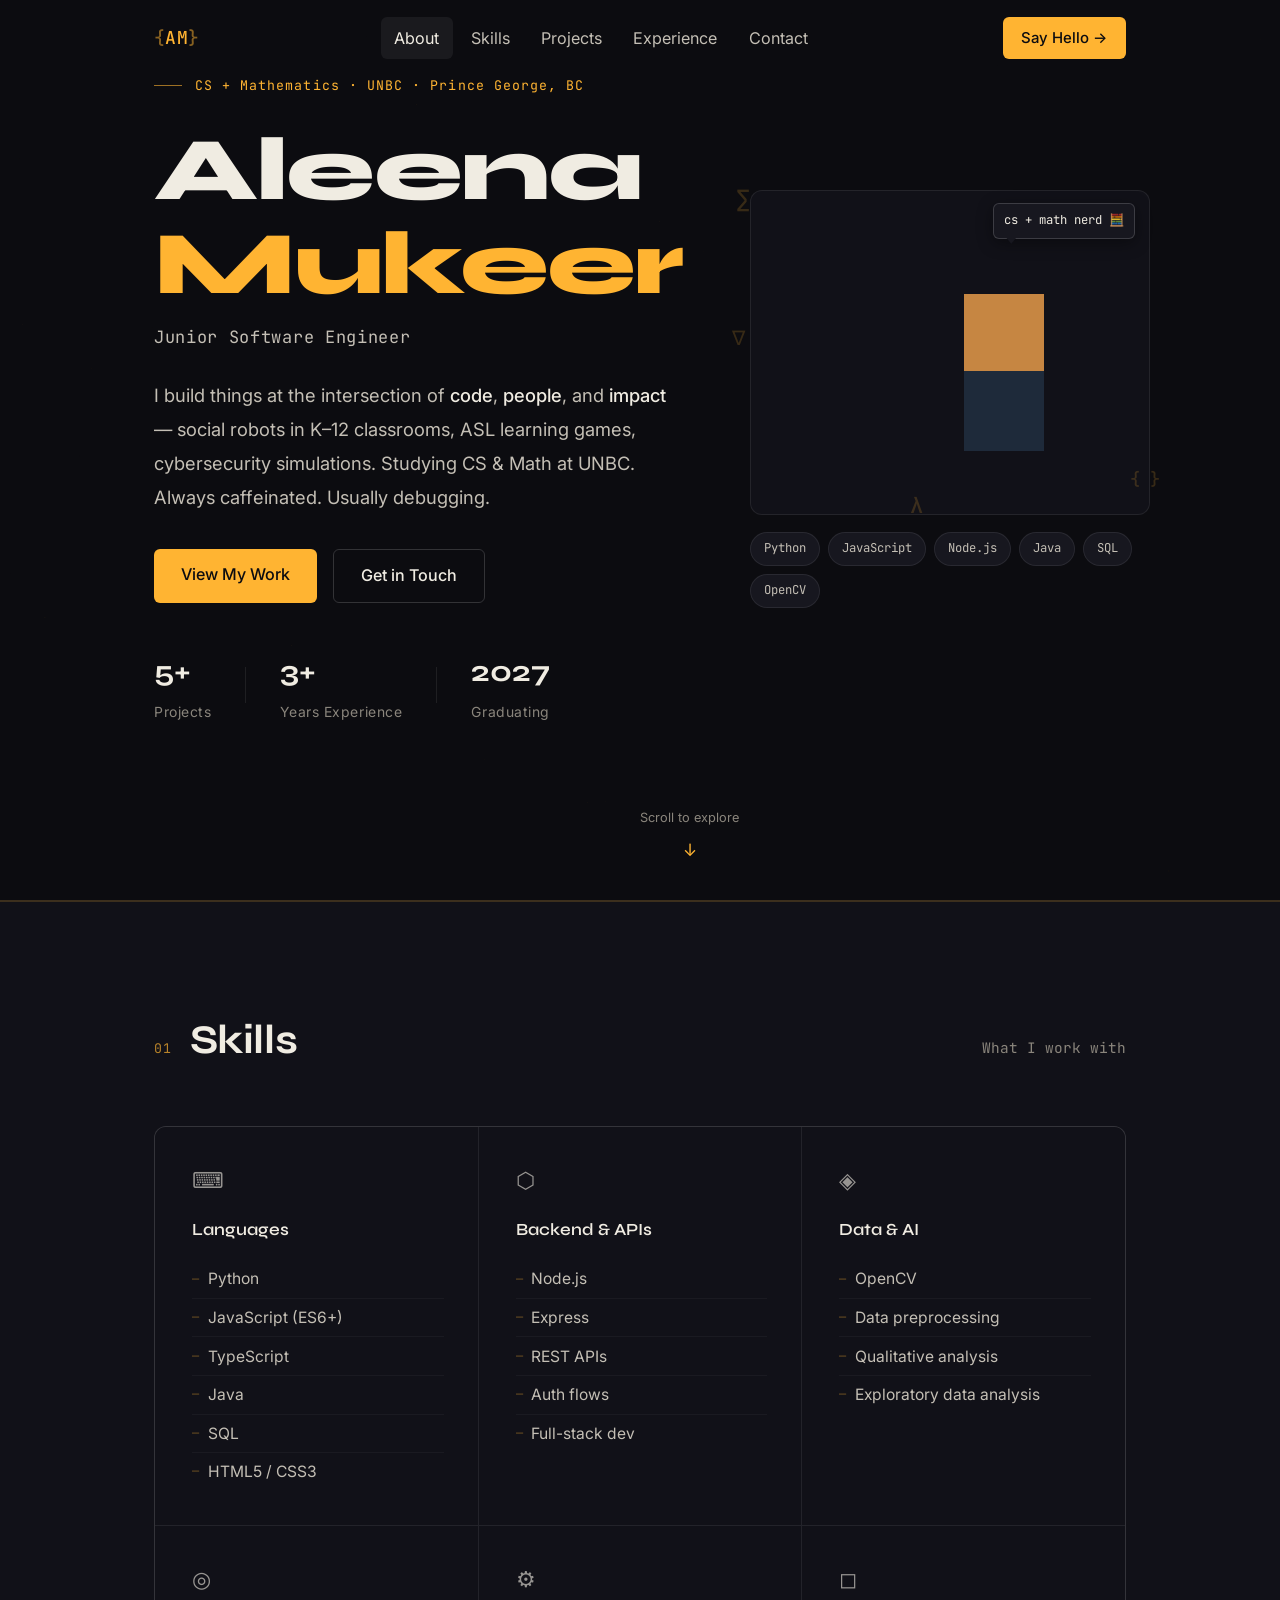
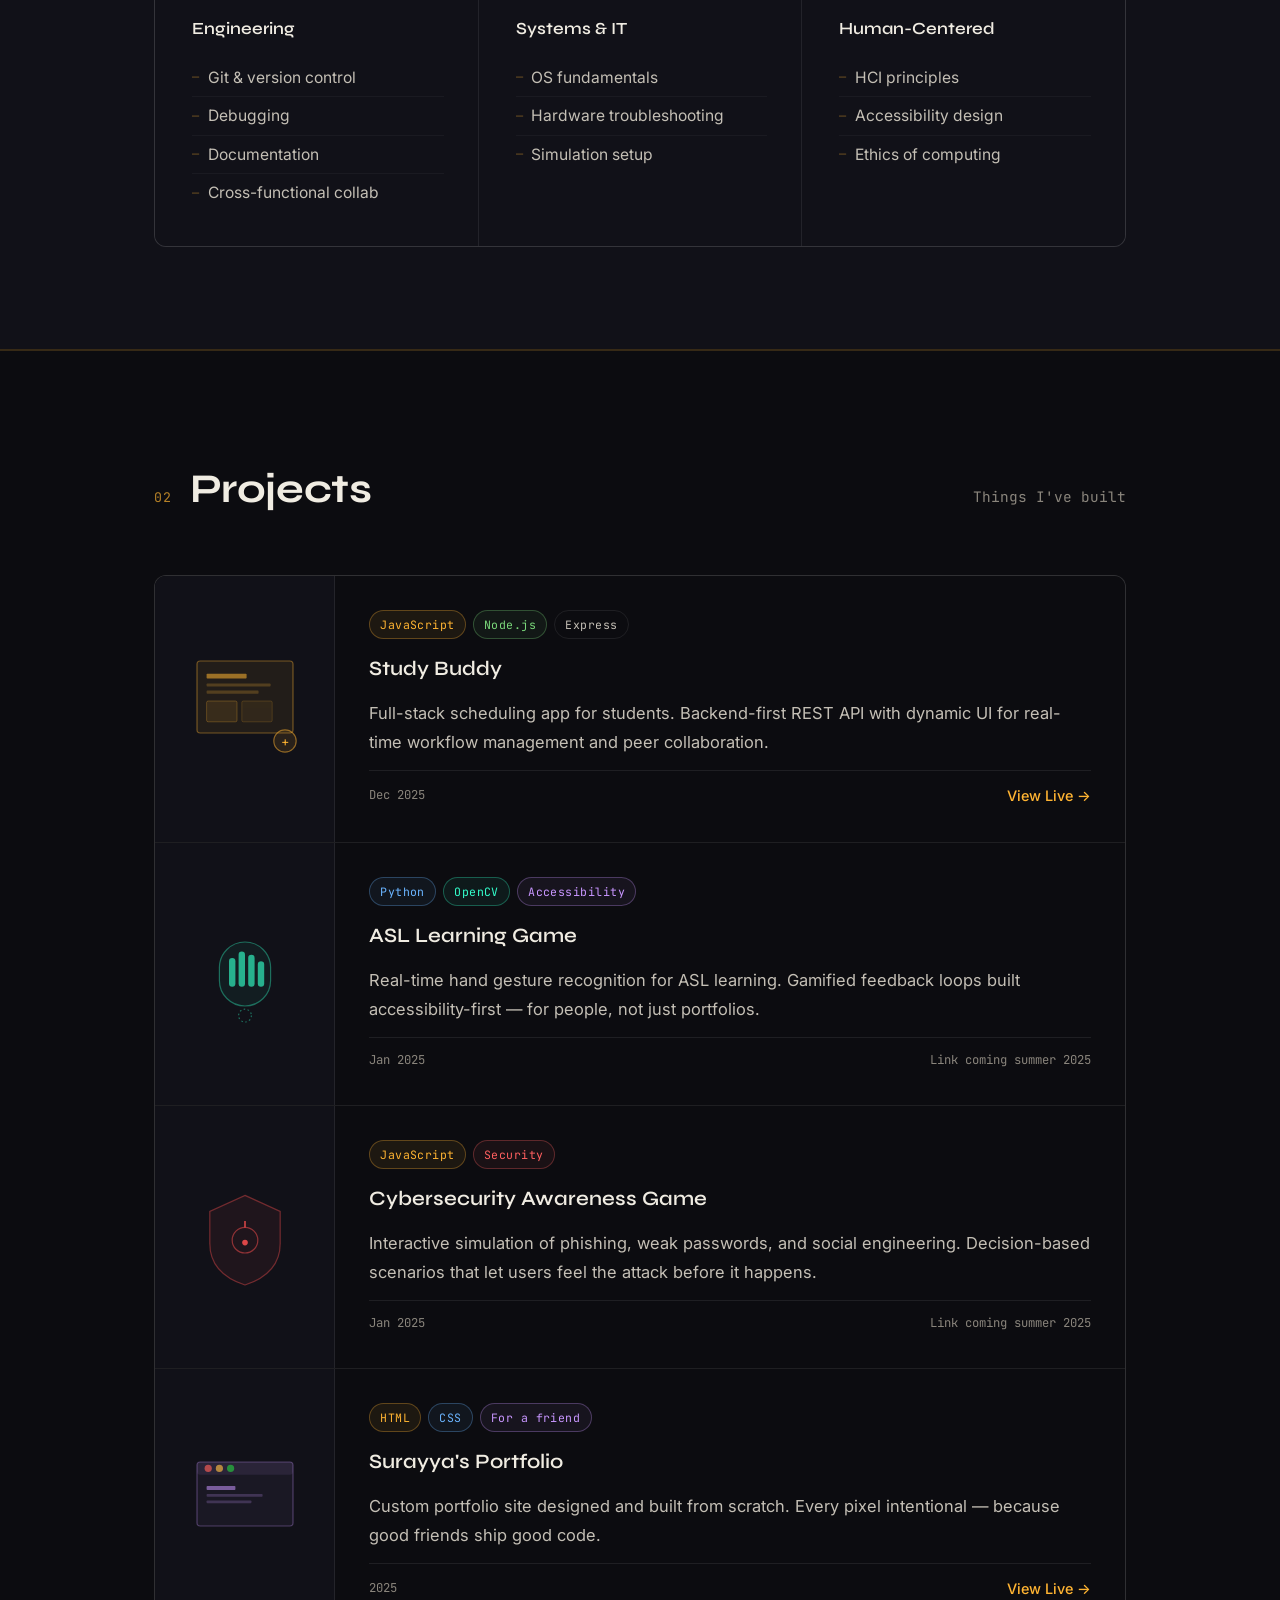
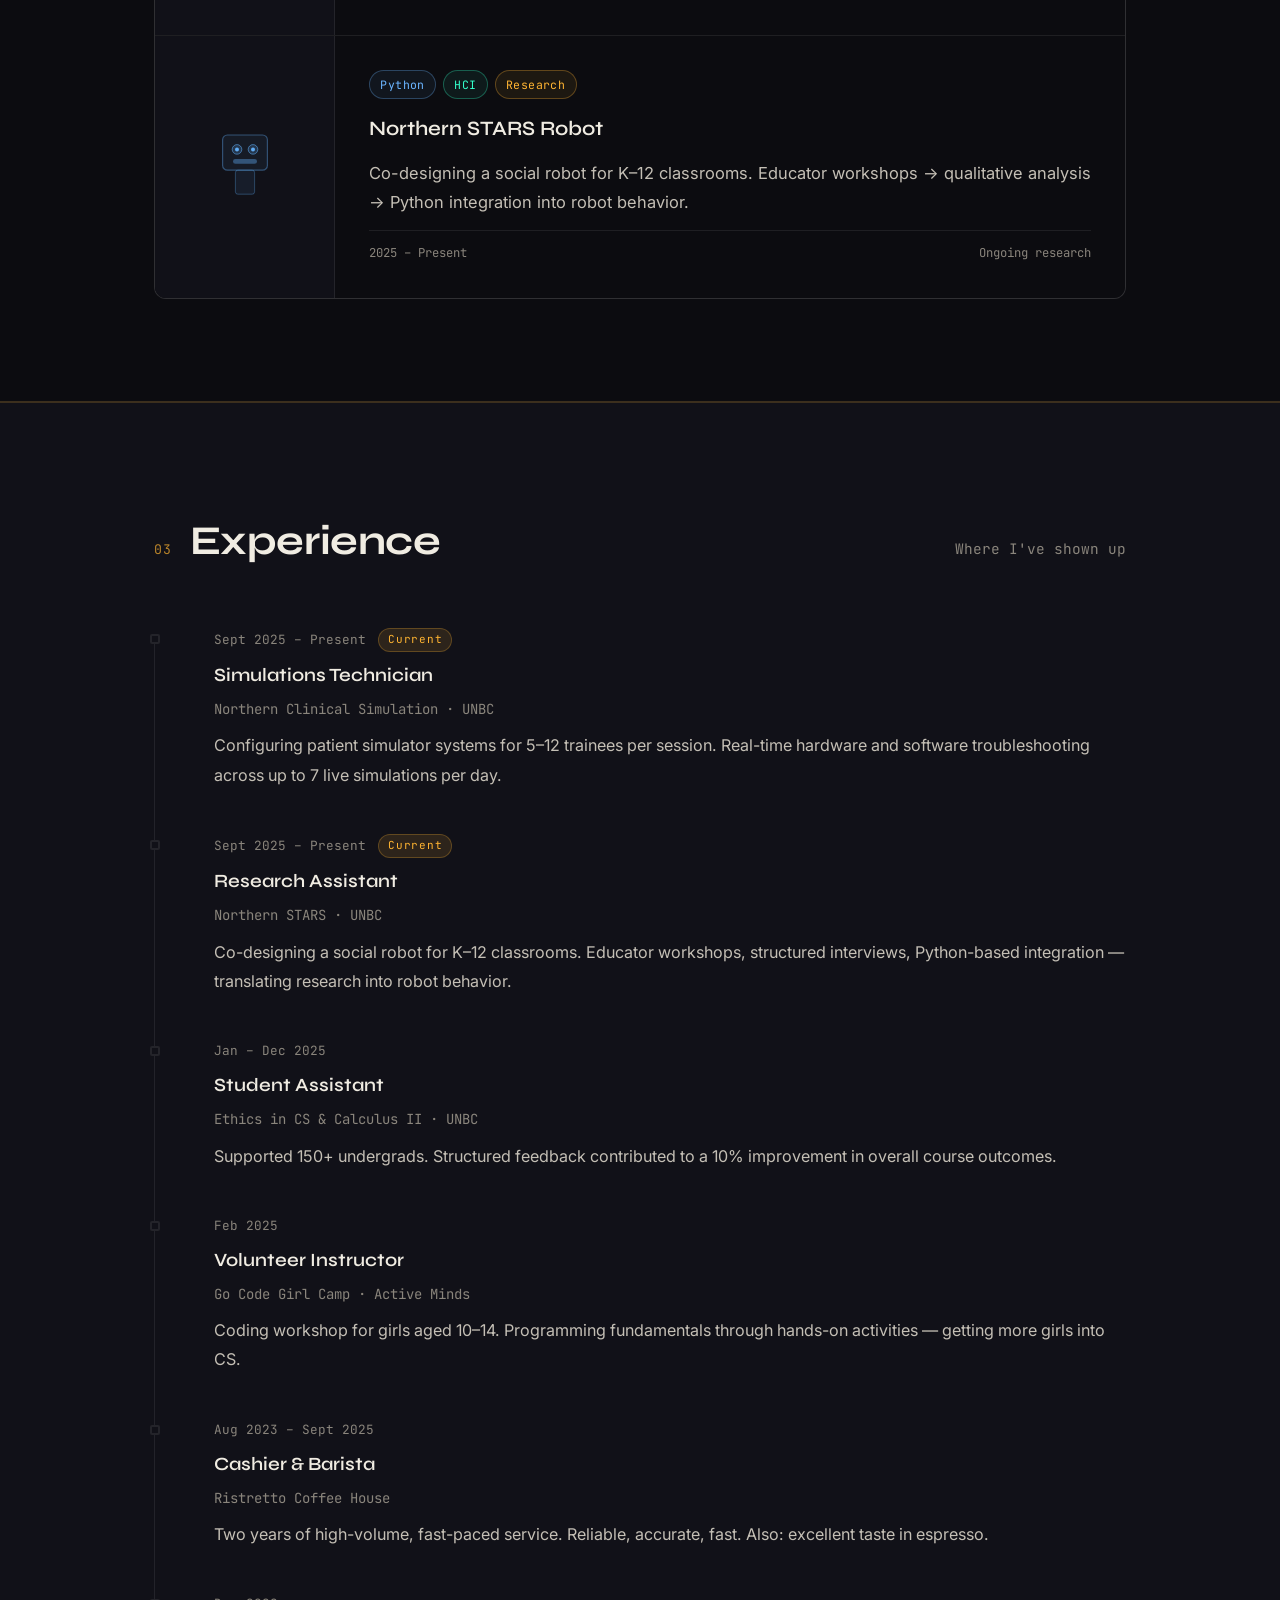
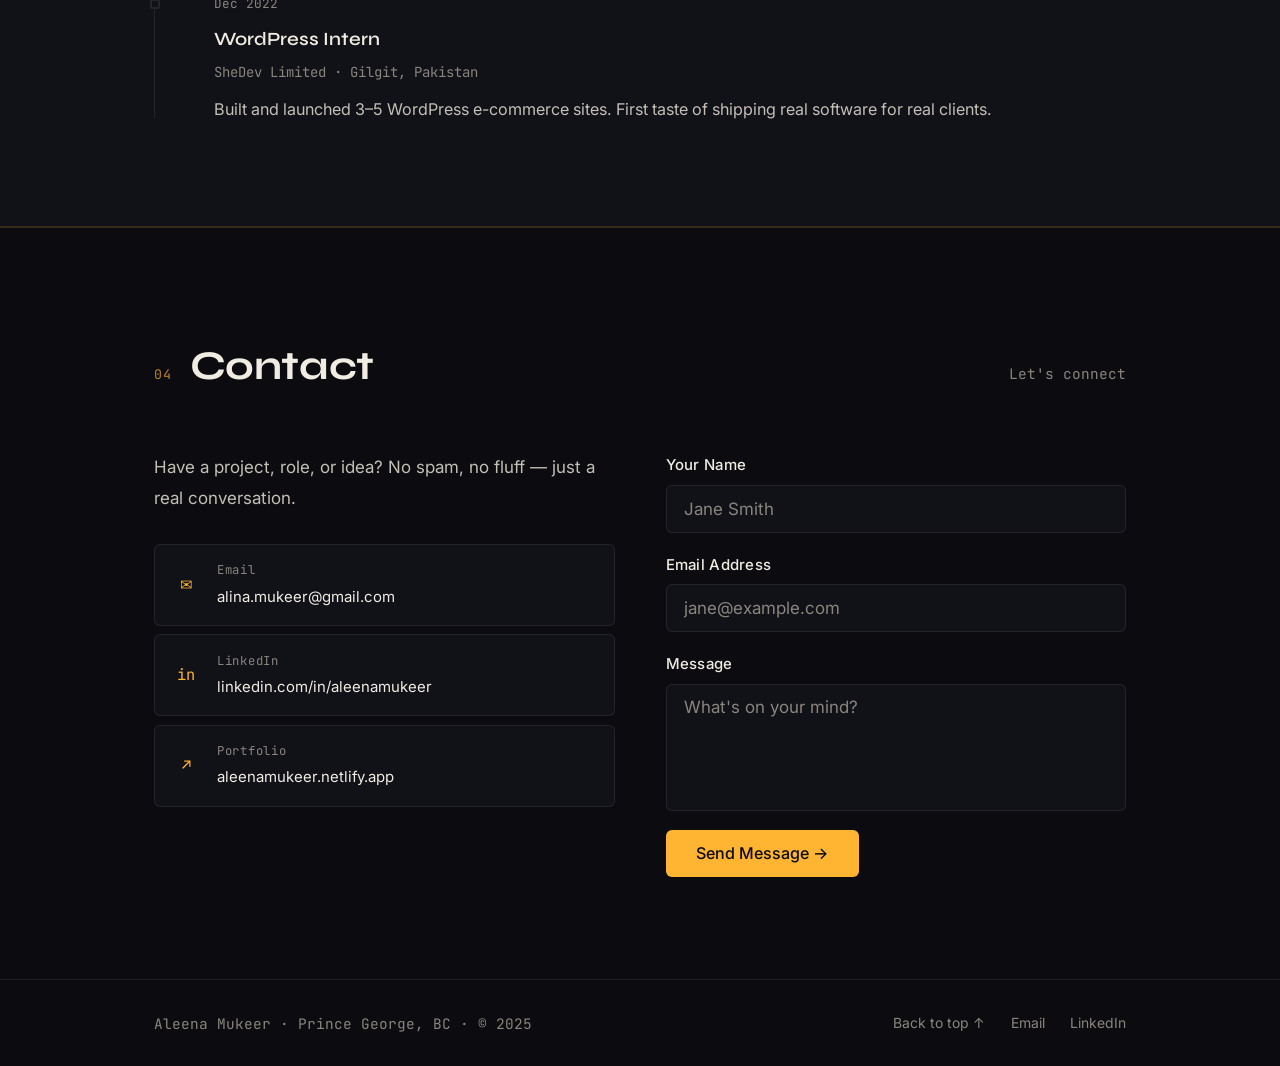
==== commit bc56e6fb: "updated site" ====
--- a/index.html
+++ b/index.html
@@ -3,74 +3,102 @@
 <head>
   <meta charset="UTF-8" />
   <meta name="viewport" content="width=device-width, initial-scale=1.0" />
-  <title>Aleena Mukeer — Junior Software Engineer</title>
-
-  <link href="https://fonts.googleapis.com/css2?family=Syne:wght@400;500;600;700;800&family=Epilogue:ital,wght@0,300;0,400;0,500;1,300&display=swap" rel="stylesheet">
+  <title>Aleena Mukeer — Software Engineer</title>
   <link rel="stylesheet" href="styles.css" />
 </head>
-
 <body>
 
+  <canvas id="bg-canvas" aria-hidden="true"></canvas>
+
   <!-- NAV -->
-  <nav id="sticky-head">
+  <nav id="nav">
     <div class="nav-inner">
-      <span class="logo">AM</span>
+      <a href="#about" class="nav-logo">
+        <span class="logo-bracket">{</span>AM<span class="logo-bracket">}</span>
+      </a>
       <div class="nav-links">
-        <a href="#header">About</a>
+        <a href="#about">About</a>
         <a href="#skills">Skills</a>
-        <a href="#Work-timeline">Work</a>
-        <a href="#get-in-touch">Contact</a>
-      </div>
+        <a href="#projects">Projects</a>
+        <a href="#work">Experience</a>
+        <a href="#contact">Contact</a>
+      </div>
+      <a href="#contact" class="nav-cta">Say Hello →</a>
     </div>
   </nav>
 
   <!-- HERO -->
-  <section id="header">
-    <div class="orb orb-1" aria-hidden="true"></div>
-    <div class="orb orb-2" aria-hidden="true"></div>
-    <div class="orb orb-3" aria-hidden="true"></div>
-
-    <div class="container header-inner">
-      <div id="head-txt">
-        <div class="hero-badge">
-          <span class="badge-dot"></span>
-          Available for opportunities
-        </div>
-        <h1 id="title">
-          <span class="title-line">ALEENA</span>
-          <span class="title-line title-accent">MUKEER</span>
+  <section id="about">
+    <div class="container hero-grid">
+
+      <div class="hero-text">
+        <div class="hero-eyebrow">
+          <span class="eyebrow-line"></span>
+          <span>CS + Mathematics · UNBC · Prince George, BC</span>
+        </div>
+
+        <h1 class="hero-name">
+          Aleena<br><span class="name-accent">Mukeer</span>
         </h1>
-        <h2>Junior Software Engineer</h2>
-        <p>
-          I study Computer Science and Math and enjoy building thoughtful,
-          functional digital experiences. This space reflects what I'm learning
-          and growing into.
+
+        <p class="hero-role">Junior Software Engineer</p>
+
+        <p class="hero-bio">
+          I build things at the intersection of <strong>code</strong>, <strong>people</strong>, and <strong>impact</strong> —
+          social robots in K–12 classrooms, ASL learning games, cybersecurity simulations.
+          Studying CS &amp; Math at UNBC. Always caffeinated. Usually debugging.
         </p>
-        <div class="hero-actions">
-          <a href="#Work-timeline" class="btn btn-primary">View My Work</a>
-          <a href="#get-in-touch" class="btn btn-ghost">Get In Touch</a>
-        </div>
-        <div class="hero-stack">
-          <span class="stack-label">Stack</span>
-          <div class="stack-pills">
-            <span class="stack-pill">Python</span>
-            <span class="stack-pill">TypeScript</span>
-            <span class="stack-pill">SQL</span>
-            <span class="stack-pill">Git</span>
-          </div>
-        </div>
-      </div>
-
-      <div class="pfp-wrap">
-        <div class="pfp-ring pfp-ring-outer"></div>
-        <div class="pfp-ring pfp-ring-inner"></div>
-        <img id="pfp" src="/imgs/pfp.jpg" alt="Aleena Mukeer portrait">
-      </div>
-    </div>
-
-    <div class="hero-scroll-hint">
-      <span>Scroll</span>
-      <div class="scroll-line"><div class="scroll-fill"></div></div>
+
+        <div class="hero-ctas">
+          <a href="#projects" class="btn btn-primary">View My Work</a>
+          <a href="#contact" class="btn btn-ghost">Get in Touch</a>
+        </div>
+
+        <div class="hero-stats">
+          <div class="stat">
+            <span class="stat-n">5+</span>
+            <span class="stat-l">Projects</span>
+          </div>
+          <div class="stat-divider"></div>
+          <div class="stat">
+            <span class="stat-n">3+</span>
+            <span class="stat-l">Years Experience</span>
+          </div>
+          <div class="stat-divider"></div>
+          <div class="stat">
+            <span class="stat-n">2027</span>
+            <span class="stat-l">Graduating</span>
+          </div>
+        </div>
+      </div>
+
+      <div class="hero-photo-col">
+        <div class="photo-wrap">
+          <div class="pixel-stage" id="pixel-stage">
+            <canvas id="pixel-canvas" width="280" height="280"></canvas>
+            <div class="speech-bubble" id="pixel-speech">
+              <span id="speech-text">hi, i'm aleena!</span>
+            </div>
+          </div>
+          <div class="photo-frame" id="photo-frame">
+            <img src="/imgs/pfp.jpg" alt="Aleena Mukeer" id="pfp" />
+          </div>
+          <div class="floater f1">∑</div>
+          <div class="floater f2">{ }</div>
+          <div class="floater f3">∇</div>
+          <div class="floater f4">λ</div>
+        </div>
+        <div class="stack-row">
+          <span>Python</span><span>JavaScript</span><span>Node.js</span>
+          <span>Java</span><span>SQL</span><span>OpenCV</span>
+        </div>
+      </div>
+
+    </div>
+
+    <div class="scroll-hint">
+      <span>Scroll to explore</span>
+      <div class="scroll-arrow">↓</div>
     </div>
   </section>
 
@@ -78,189 +106,177 @@
   <section id="skills">
     <div class="container">
       <div class="section-header">
-        <div class="section-eyebrow">
-          <span class="eyebrow-line"></span>
-          <span>Technical Skills</span>
-        </div>
-        <h1>What I <em>work with</em></h1>
-        <p class="section-sub">A collection of tools, technologies, and practices I use to build things that matter.</p>
-      </div>
-
+        <span class="section-num">01</span>
+        <h2 class="section-title">Skills</h2>
+        <p class="section-sub">What I work with</p>
+      </div>
       <div class="skills-grid">
-
-        <div class="skill-group" data-index="1">
-          <div class="skill-group-icon">⌨️</div>
-          <h3>Programming &amp; Development</h3>
-          <ul>
-            <li>Python</li>
-            <li>JavaScript (ES6+)</li>
-            <li>TypeScript</li>
-            <li>Java</li>
-            <li>SQL</li>
-            <li>HTML5</li>
-            <li>CSS3</li>
-          </ul>
-        </div>
-
-        <div class="skill-group" data-index="2">
-          <div class="skill-group-icon">🌐</div>
-          <h3>Web &amp; Application Development</h3>
-          <ul>
-            <li>Full-stack web development</li>
-            <li>RESTful APIs</li>
-            <li>Responsive UI design</li>
-            <li>Authentication &amp; authorization</li>
-          </ul>
-        </div>
-
-        <div class="skill-group" data-index="3">
-          <div class="skill-group-icon">📊</div>
-          <h3>Data &amp; Analysis</h3>
-          <ul>
-            <li>Data preprocessing</li>
-            <li>Data cleaning</li>
-            <li>Data integrity validation</li>
-            <li>Exploratory data analysis</li>
-          </ul>
-        </div>
-
-        <div class="skill-group" data-index="4">
-          <div class="skill-group-icon">🛠️</div>
-          <h3>Software Engineering Practices</h3>
-          <ul>
-            <li>Git &amp; version control</li>
-            <li>Debugging</li>
-            <li>Reproducible workflows</li>
-            <li>Documentation</li>
-          </ul>
-        </div>
-
-        <div class="skill-group" data-index="5">
-          <div class="skill-group-icon">⚙️</div>
-          <h3>Systems &amp; Technical Operations</h3>
-          <ul>
-            <li>System reliability</li>
-            <li>Troubleshooting</li>
-            <li>Simulation setup</li>
-            <li>Hardware–software coordination</li>
-          </ul>
-        </div>
-
-        <div class="skill-group" data-index="6">
-          <div class="skill-group-icon">🤝</div>
-          <h3>Ethics &amp; Human-Centered Computing</h3>
-          <ul>
-            <li>Ethics of computing</li>
-            <li>Human–computer interaction</li>
-            <li>Privacy-aware design</li>
-            <li>Accessibility principles</li>
-          </ul>
-        </div>
-
+        <div class="skill-card" data-i="1"><div class="sc-icon">⌨</div><h3>Languages</h3><ul><li>Python</li><li>JavaScript (ES6+)</li><li>TypeScript</li><li>Java</li><li>SQL</li><li>HTML5 / CSS3</li></ul></div>
+        <div class="skill-card" data-i="2"><div class="sc-icon">⬡</div><h3>Backend & APIs</h3><ul><li>Node.js</li><li>Express</li><li>REST APIs</li><li>Auth flows</li><li>Full-stack dev</li></ul></div>
+        <div class="skill-card" data-i="3"><div class="sc-icon">◈</div><h3>Data & AI</h3><ul><li>OpenCV</li><li>Data preprocessing</li><li>Qualitative analysis</li><li>Exploratory data analysis</li></ul></div>
+        <div class="skill-card" data-i="4"><div class="sc-icon">◎</div><h3>Engineering</h3><ul><li>Git & version control</li><li>Debugging</li><li>Documentation</li><li>Cross-functional collab</li></ul></div>
+        <div class="skill-card" data-i="5"><div class="sc-icon">⚙</div><h3>Systems & IT</h3><ul><li>OS fundamentals</li><li>Hardware troubleshooting</li><li>Simulation setup</li></ul></div>
+        <div class="skill-card" data-i="6"><div class="sc-icon">◻</div><h3>Human-Centered</h3><ul><li>HCI principles</li><li>Accessibility design</li><li>Ethics of computing</li></ul></div>
       </div>
     </div>
   </section>
 
-  <!-- WORK EXPERIENCE -->
-  <section id="Work-timeline">
+  <!-- PROJECTS -->
+  <section id="projects">
     <div class="container">
       <div class="section-header">
-        <div class="section-eyebrow">
-          <span class="eyebrow-line"></span>
-          <span>Experience</span>
-        </div>
-        <h1>Where I've <em>shown up</em></h1>
-      </div>
-
+        <span class="section-num">02</span>
+        <h2 class="section-title">Projects</h2>
+        <p class="section-sub">Things I've built</p>
+      </div>
+      <div class="projects-list">
+
+        <div class="project-card" data-i="1">
+          <div class="project-art">
+            <svg viewBox="0 0 160 160" fill="none"><rect x="20" y="20" width="120" height="90" rx="4" fill="rgba(255,180,50,.07)" stroke="rgba(255,180,50,.4)" stroke-width="1.5"/><rect x="32" y="36" width="50" height="6" rx="1" fill="rgba(255,180,50,.55)"/><rect x="32" y="48" width="80" height="4" rx="1" fill="rgba(255,180,50,.22)"/><rect x="32" y="57" width="65" height="4" rx="1" fill="rgba(255,180,50,.22)"/><rect x="32" y="70" width="38" height="26" rx="2" fill="rgba(255,180,50,.1)" stroke="rgba(255,180,50,.32)" stroke-width="1"/><rect x="76" y="70" width="38" height="26" rx="2" fill="rgba(255,180,50,.07)" stroke="rgba(255,180,50,.22)" stroke-width="1"/><circle cx="130" cy="120" r="14" fill="rgba(255,180,50,.1)" stroke="rgba(255,180,50,.5)" stroke-width="1.5"/><text x="130" y="126" text-anchor="middle" font-size="16" fill="#ffb432">+</text></svg>
+          </div>
+          <div class="project-info">
+            <div class="project-tags"><span class="tag tag-js">JavaScript</span><span class="tag tag-node">Node.js</span><span class="tag tag-exp">Express</span></div>
+            <h3>Study Buddy</h3>
+            <p>Full-stack scheduling app for students. Backend-first REST API with dynamic UI for real-time workflow management and peer collaboration.</p>
+            <div class="project-footer">
+              <span class="project-date">Dec 2025</span>
+              <a href="https://study-buddy-unbc.netlify.app/calendar" target="_blank" rel="noopener" class="project-link">View Live →</a>
+            </div>
+          </div>
+        </div>
+
+        <div class="project-card" data-i="2">
+          <div class="project-art">
+            <svg viewBox="0 0 160 160" fill="none"><rect x="48" y="40" width="64" height="80" rx="32" fill="rgba(51,255,200,.05)" stroke="rgba(51,255,200,.38)" stroke-width="1.5"/><rect x="60" y="60" width="8" height="36" rx="4" fill="rgba(51,255,200,.65)"/><rect x="72" y="52" width="8" height="44" rx="4" fill="rgba(51,255,200,.65)"/><rect x="84" y="56" width="8" height="40" rx="4" fill="rgba(51,255,200,.65)"/><rect x="96" y="64" width="8" height="32" rx="4" fill="rgba(51,255,200,.65)"/><circle cx="80" cy="132" r="8" fill="none" stroke="rgba(51,255,200,.4)" stroke-width="1.5" stroke-dasharray="2 3"/></svg>
+          </div>
+          <div class="project-info">
+            <div class="project-tags"><span class="tag tag-py">Python</span><span class="tag tag-cv">OpenCV</span><span class="tag tag-a11y">Accessibility</span></div>
+            <h3>ASL Learning Game</h3>
+            <p>Real-time hand gesture recognition for ASL learning. Gamified feedback loops built accessibility-first — for people, not just portfolios.</p>
+            <div class="project-footer">
+              <span class="project-date">Jan 2025</span>
+              <span class="project-soon">Link coming summer 2025</span>
+            </div>
+          </div>
+        </div>
+
+        <div class="project-card" data-i="3">
+          <div class="project-art">
+            <svg viewBox="0 0 160 160" fill="none"><path d="M80 28 L124 48 L124 88 C124 116 104 132 80 140 C56 132 36 116 36 88 L36 48 Z" fill="rgba(255,80,80,.06)" stroke="rgba(255,80,80,.4)" stroke-width="1.5"/><circle cx="80" cy="84" r="16" fill="none" stroke="rgba(255,80,80,.5)" stroke-width="1.5"/><line x1="80" y1="68" x2="80" y2="60" stroke="rgba(255,80,80,.65)" stroke-width="2.5"/><circle cx="80" cy="87" r="3.5" fill="rgba(255,80,80,.85)"/></svg>
+          </div>
+          <div class="project-info">
+            <div class="project-tags"><span class="tag tag-js">JavaScript</span><span class="tag tag-sec">Security</span></div>
+            <h3>Cybersecurity Awareness Game</h3>
+            <p>Interactive simulation of phishing, weak passwords, and social engineering. Decision-based scenarios that let users feel the attack before it happens.</p>
+            <div class="project-footer">
+              <span class="project-date">Jan 2025</span>
+              <span class="project-soon">Link coming summer 2025</span>
+            </div>
+          </div>
+        </div>
+
+        <div class="project-card" data-i="4">
+          <div class="project-art">
+            <svg viewBox="0 0 160 160" fill="none"><rect x="20" y="30" width="120" height="80" rx="4" fill="rgba(200,150,255,.05)" stroke="rgba(200,150,255,.32)" stroke-width="1.5"/><rect x="20" y="30" width="120" height="16" rx="4" fill="rgba(200,150,255,.09)"/><circle cx="34" cy="38" r="4.5" fill="rgba(255,95,87,.65)"/><circle cx="48" cy="38" r="4.5" fill="rgba(255,189,68,.65)"/><circle cx="62" cy="38" r="4.5" fill="rgba(39,201,63,.65)"/><rect x="32" y="60" width="36" height="5" rx="1" fill="rgba(200,150,255,.55)"/><rect x="32" y="70" width="70" height="3.5" rx="1" fill="rgba(200,150,255,.22)"/><rect x="32" y="78" width="56" height="3.5" rx="1" fill="rgba(200,150,255,.22)"/></svg>
+          </div>
+          <div class="project-info">
+            <div class="project-tags"><span class="tag tag-html">HTML</span><span class="tag tag-css">CSS</span><span class="tag tag-friend">For a friend</span></div>
+            <h3>Surayya's Portfolio</h3>
+            <p>Custom portfolio site designed and built from scratch. Every pixel intentional — because good friends ship good code.</p>
+            <div class="project-footer">
+              <span class="project-date">2025</span>
+              <a href="https://69af9d6721e75f7e5760c71a--surayya.netlify.app" target="_blank" rel="noopener" class="project-link">View Live →</a>
+            </div>
+          </div>
+        </div>
+
+        <div class="project-card" data-i="5">
+          <div class="project-art">
+            <svg viewBox="0 0 160 160" fill="none"><rect x="52" y="40" width="56" height="44" rx="6" fill="rgba(100,180,255,.06)" stroke="rgba(100,180,255,.38)" stroke-width="1.5"/><circle cx="70" cy="58" r="6" fill="rgba(100,180,255,.18)" stroke="rgba(100,180,255,.55)" stroke-width="1.2"/><circle cx="70" cy="58" r="2.5" fill="rgba(100,180,255,.95)"/><circle cx="90" cy="58" r="6" fill="rgba(100,180,255,.18)" stroke="rgba(100,180,255,.55)" stroke-width="1.2"/><circle cx="90" cy="58" r="2.5" fill="rgba(100,180,255,.95)"/><rect x="65" y="70" width="30" height="6" rx="3" fill="rgba(100,180,255,.38)"/><rect x="68" y="84" width="24" height="30" rx="3" fill="rgba(100,180,255,.08)" stroke="rgba(100,180,255,.32)" stroke-width="1.2"/></svg>
+          </div>
+          <div class="project-info">
+            <div class="project-tags"><span class="tag tag-py">Python</span><span class="tag tag-hci">HCI</span><span class="tag tag-res">Research</span></div>
+            <h3>Northern STARS Robot</h3>
+            <p>Co-designing a social robot for K–12 classrooms. Educator workshops → qualitative analysis → Python integration into robot behavior.</p>
+            <div class="project-footer">
+              <span class="project-date">2025 – Present</span>
+              <span class="project-soon">Ongoing research</span>
+            </div>
+          </div>
+        </div>
+
+      </div>
+    </div>
+  </section>
+
+  <!-- EXPERIENCE -->
+  <section id="work">
+    <div class="container">
+      <div class="section-header">
+        <span class="section-num">03</span>
+        <h2 class="section-title">Experience</h2>
+        <p class="section-sub">Where I've shown up</p>
+      </div>
       <div class="timeline">
 
-        <div class="timeline-item">
-          <span class="timeline-dot"></span>
-          <div class="timeline-card">
-            <div class="timeline-card-header">
-              <div class="timeline-card-titles">
-                <h2>Patient Simulation Technician</h2>
-                <h3>UNBC Northern Clinical Simulations</h3>
-              </div>
-              <div class="timeline-date-wrap">
-                <small>Sept 2025 – Present</small>
-                <span class="date-badge">Current</span>
-              </div>
-            </div>
-            <p>Prepared, configured, and managed simulation technology for nurse training sessions, ensuring reliable operation and real-time troubleshooting in high-stakes environments.</p>
-          </div>
-        </div>
-
-        <div class="timeline-item">
-          <span class="timeline-dot"></span>
-          <div class="timeline-card">
-            <div class="timeline-card-header">
-              <div class="timeline-card-titles">
-                <h2>Student Assistant – Ethics of Computing</h2>
-                <h3>University of Northern British Columbia</h3>
-              </div>
-              <small>Sept 2025 – Dec 2025</small>
-            </div>
-            <p>Supported students and faculty by evaluating coursework, providing structured feedback, and assisting with course coordination in ethics-focused computing contexts.</p>
-          </div>
-        </div>
-
-        <div class="timeline-item">
-          <span class="timeline-dot"></span>
-          <div class="timeline-card">
-            <div class="timeline-card-header">
-              <div class="timeline-card-titles">
-                <h2>Research Assistant – Northern STARS</h2>
-                <h3>University of Northern British Columbia</h3>
-              </div>
-              <div class="timeline-date-wrap">
-                <small>July 2025 – Present</small>
-                <span class="date-badge">Current</span>
-              </div>
-            </div>
-            <p>Contributed to data preprocessing, qualitative analysis pipelines, and reproducible workflows for research on social robots in educational environments.</p>
-          </div>
-        </div>
-
-        <div class="timeline-item">
-          <span class="timeline-dot"></span>
-          <div class="timeline-card">
-            <div class="timeline-card-header">
-              <div class="timeline-card-titles">
-                <h2>Student Assistant – Calculus II</h2>
-                <h3>University of Northern British Columbia</h3>
-              </div>
-              <small>Jan 2025 – Apr 2025</small>
-            </div>
-            <p>Evaluated coursework, clarified problem-solving steps, and supported academic delivery for advanced calculus topics.</p>
-          </div>
-        </div>
-
-        <div class="timeline-item">
-          <span class="timeline-dot"></span>
-          <div class="timeline-card">
-            <div class="timeline-card-header">
-              <div class="timeline-card-titles">
-                <h2>Cashier &amp; Barista</h2>
-                <h3>Ristretto Coffee House</h3>
-              </div>
-              <small>Aug 2023 – Sept 2025</small>
-            </div>
-            <p>Delivered reliable service in a fast-paced environment while managing concurrent tasks and maintaining quality under load.</p>
-          </div>
-        </div>
-
-        <div class="timeline-item">
-          <span class="timeline-dot"></span>
-          <div class="timeline-card">
-            <div class="timeline-card-header">
-              <div class="timeline-card-titles">
-                <h2>WordPress Intern</h2>
-                <h3>SheDev</h3>
-              </div>
-              <small>May 2022 – Dec 2022</small>
-            </div>
-            <p>Implemented custom WordPress features and enhancements, contributing to production-ready client websites.</p>
+        <div class="tl-item" data-i="1">
+          <div class="tl-dot"></div>
+          <div class="tl-body">
+            <div class="tl-meta"><span class="tl-date">Sept 2025 – Present</span><span class="tl-badge">Current</span></div>
+            <h3>Simulations Technician</h3>
+            <span class="tl-org">Northern Clinical Simulation · UNBC</span>
+            <p>Configuring patient simulator systems for 5–12 trainees per session. Real-time hardware and software troubleshooting across up to 7 live simulations per day.</p>
+          </div>
+        </div>
+
+        <div class="tl-item" data-i="2">
+          <div class="tl-dot"></div>
+          <div class="tl-body">
+            <div class="tl-meta"><span class="tl-date">Sept 2025 – Present</span><span class="tl-badge">Current</span></div>
+            <h3>Research Assistant</h3>
+            <span class="tl-org">Northern STARS · UNBC</span>
+            <p>Co-designing a social robot for K–12 classrooms. Educator workshops, structured interviews, Python-based integration — translating research into robot behavior.</p>
+          </div>
+        </div>
+
+        <div class="tl-item" data-i="3">
+          <div class="tl-dot"></div>
+          <div class="tl-body">
+            <div class="tl-meta"><span class="tl-date">Jan – Dec 2025</span></div>
+            <h3>Student Assistant</h3>
+            <span class="tl-org">Ethics in CS & Calculus II · UNBC</span>
+            <p>Supported 150+ undergrads. Structured feedback contributed to a 10% improvement in overall course outcomes.</p>
+          </div>
+        </div>
+
+        <div class="tl-item" data-i="4">
+          <div class="tl-dot"></div>
+          <div class="tl-body">
+            <div class="tl-meta"><span class="tl-date">Feb 2025</span></div>
+            <h3>Volunteer Instructor</h3>
+            <span class="tl-org">Go Code Girl Camp · Active Minds</span>
+            <p>Coding workshop for girls aged 10–14. Programming fundamentals through hands-on activities — getting more girls into CS.</p>
+          </div>
+        </div>
+
+        <div class="tl-item" data-i="5">
+          <div class="tl-dot"></div>
+          <div class="tl-body">
+            <div class="tl-meta"><span class="tl-date">Aug 2023 – Sept 2025</span></div>
+            <h3>Cashier & Barista</h3>
+            <span class="tl-org">Ristretto Coffee House</span>
+            <p>Two years of high-volume, fast-paced service. Reliable, accurate, fast. Also: excellent taste in espresso.</p>
+          </div>
+        </div>
+
+        <div class="tl-item" data-i="6">
+          <div class="tl-dot last"></div>
+          <div class="tl-body">
+            <div class="tl-meta"><span class="tl-date">Dec 2022</span></div>
+            <h3>WordPress Intern</h3>
+            <span class="tl-org">SheDev Limited · Gilgit, Pakistan</span>
+            <p>Built and launched 3–5 WordPress e-commerce sites. First taste of shipping real software for real clients.</p>
           </div>
         </div>
 
@@ -269,135 +285,142 @@
   </section>
 
   <!-- CONTACT -->
-  <section id="get-in-touch">
+  <section id="contact">
     <div class="container">
-      <div class="contact-container">
-        <div class="section-header section-header--centered">
-          <div class="section-eyebrow section-eyebrow--center">
-            <span class="eyebrow-line"></span>
-            <span>Contact</span>
-            <span class="eyebrow-line"></span>
-          </div>
-          <h1>Let's <em>connect</em></h1>
-          <p class="section-sub">Have a project, opportunity, or just want to say hi? I'd love to hear from you.</p>
-        </div>
-
+      <div class="section-header">
+        <span class="section-num">04</span>
+        <h2 class="section-title">Contact</h2>
+        <p class="section-sub">Let's connect</p>
+      </div>
+      <div class="contact-grid">
+        <div class="contact-info">
+          <p class="contact-intro">Have a project, role, or idea? No spam, no fluff — just a real conversation.</p>
+          <div class="channels">
+            <a href="mailto:alina.mukeer@gmail.com" class="channel">
+              <span class="ch-icon">✉</span>
+              <div class="ch-text"><span class="ch-label">Email</span><span class="ch-val">alina.mukeer@gmail.com</span></div>
+              <span class="ch-arrow">→</span>
+            </a>
+            <a href="https://linkedin.com/in/aleenamukeer" target="_blank" rel="noopener" class="channel">
+              <span class="ch-icon">in</span>
+              <div class="ch-text"><span class="ch-label">LinkedIn</span><span class="ch-val">linkedin.com/in/aleenamukeer</span></div>
+              <span class="ch-arrow">→</span>
+            </a>
+            <a href="https://aleenamukeer.netlify.app" target="_blank" rel="noopener" class="channel">
+              <span class="ch-icon">↗</span>
+              <div class="ch-text"><span class="ch-label">Portfolio</span><span class="ch-val">aleenamukeer.netlify.app</span></div>
+              <span class="ch-arrow">→</span>
+            </a>
+          </div>
+        </div>
         <form action="https://formspree.io/f/mqadkaqk" method="POST" id="contact-form">
-          <div class="form-row">
-            <div class="form-group">
-              <label for="c-name">Name</label>
-              <input type="text" id="c-name" name="name" placeholder="Your name" required>
-            </div>
-            <div class="form-group">
-              <label for="c-email">Email</label>
-              <input type="email" id="c-email" name="email" placeholder="your@email.com" required>
-            </div>
+          <div class="form-group">
+            <label for="c-name">Your Name</label>
+            <input type="text" id="c-name" name="name" placeholder="Jane Smith" required>
+          </div>
+          <div class="form-group">
+            <label for="c-email">Email Address</label>
+            <input type="email" id="c-email" name="email" placeholder="jane@example.com" required>
           </div>
           <div class="form-group">
             <label for="c-msg">Message</label>
             <textarea id="c-msg" name="message" rows="5" placeholder="What's on your mind?" required></textarea>
           </div>
-          <button type="submit">
-            <span class="btn-text">Send Message</span>
-            <span class="btn-arrow">→</span>
-          </button>
+          <button type="submit" id="submit-btn"><span id="btn-text">Send Message →</span></button>
         </form>
       </div>
     </div>
   </section>
 
-  <!-- FOOTER -->
   <footer>
     <div class="container footer-inner">
-      <span class="footer-logo">AM</span>
-      <span class="footer-copy">© 2025 Aleena Mukeer · Prince George, BC</span>
+      <span class="footer-sig">Aleena Mukeer · Prince George, BC · © 2025</span>
       <div class="footer-links">
-        <a href="#header">Top ↑</a>
-        <a href="#skills">Skills</a>
-        <a href="#Work-timeline">Work</a>
+        <a href="#about">Back to top ↑</a>
+        <a href="mailto:alina.mukeer@gmail.com">Email</a>
+        <a href="https://linkedin.com/in/aleenamukeer" target="_blank" rel="noopener">LinkedIn</a>
       </div>
     </div>
   </footer>
 
   <script>
-    // ── Sticky nav on scroll
-    const nav = document.getElementById('sticky-head');
-    window.addEventListener('scroll', () => {
-      nav.classList.toggle('scrolled', window.scrollY > 40);
-    });
-
-    // ── Active nav link
-    const sections = document.querySelectorAll('section[id]');
-    const navLinks = document.querySelectorAll('.nav-links a');
-    const onScroll = () => {
-      let current = '';
-      sections.forEach(s => { if (window.scrollY >= s.offsetTop - 140) current = s.id; });
-      navLinks.forEach(a => a.classList.toggle('active', a.getAttribute('href') === '#' + current));
-    };
-    window.addEventListener('scroll', onScroll);
-
-    // ── Reveal timeline items
-    const timelineItems = document.querySelectorAll('.timeline-item');
-    const tlObs = new IntersectionObserver((entries) => {
-      entries.forEach((e, i) => {
-        if (e.isIntersecting) {
-          setTimeout(() => e.target.classList.add('revealed'), i * 100);
-          tlObs.unobserve(e.target);
+  (function(){
+    const c=document.getElementById('bg-canvas'),ctx=c.getContext('2d');
+    let W,H,pts;
+    const resize=()=>{W=c.width=innerWidth;H=c.height=innerHeight;};
+    const mkP=()=>({x:Math.random()*W,y:Math.random()*H,vx:(Math.random()-.5)*.1,vy:(Math.random()-.5)*.1,r:Math.random()*.5+.2,o:Math.random()*.07+.02});
+    const init=()=>{pts=Array.from({length:45},mkP);};
+    const draw=()=>{
+      ctx.clearRect(0,0,W,H);
+      pts.forEach((p,i)=>{
+        p.x+=p.vx;p.y+=p.vy;
+        if(p.x<0)p.x=W;if(p.x>W)p.x=0;if(p.y<0)p.y=H;if(p.y>H)p.y=0;
+        ctx.beginPath();ctx.arc(p.x,p.y,p.r,0,Math.PI*2);
+        ctx.fillStyle=`rgba(255,180,50,${p.o})`;ctx.fill();
+        for(let j=i+1;j<pts.length;j++){
+          const q=pts[j],dx=p.x-q.x,dy=p.y-q.y,d=Math.sqrt(dx*dx+dy*dy);
+          if(d<90){ctx.beginPath();ctx.moveTo(p.x,p.y);ctx.lineTo(q.x,q.y);
+            ctx.strokeStyle=`rgba(255,180,50,${.022*(1-d/90)})`;ctx.lineWidth=.4;ctx.stroke();}
         }
       });
-    }, { threshold: 0.1 });
-    timelineItems.forEach(el => tlObs.observe(el));
-
-    // ── Reveal & stagger skill cards
-    const skillCards = document.querySelectorAll('.skill-group');
-    const skObs = new IntersectionObserver((entries) => {
-      entries.forEach(e => {
-        if (e.isIntersecting) {
-          const delay = (parseInt(e.target.dataset.index) - 1) * 80;
-          setTimeout(() => e.target.classList.add('revealed'), delay);
-          skObs.unobserve(e.target);
-        }
-      });
-    }, { threshold: 0.08 });
-    skillCards.forEach(el => skObs.observe(el));
-
-    // ── 3D tilt on skill cards
-    skillCards.forEach(card => {
-      card.addEventListener('mousemove', e => {
-        const r = card.getBoundingClientRect();
-        const x = (e.clientX - r.left) / r.width - 0.5;
-        const y = (e.clientY - r.top) / r.height - 0.5;
-        card.style.transform = `translateY(-8px) rotateX(${-y * 9}deg) rotateY(${x * 9}deg) scale(1.02)`;
-      });
-      card.addEventListener('mouseleave', () => { card.style.transform = ''; });
-    });
-
-    // ── Parallax orbs
-    document.addEventListener('mousemove', e => {
-      const cx = e.clientX / window.innerWidth - 0.5;
-      const cy = e.clientY / window.innerHeight - 0.5;
-      document.querySelectorAll('.orb').forEach((o, i) => {
-        const f = (i + 1) * 18;
-        o.style.transform = `translate(${cx * f}px, ${cy * f}px)`;
-      });
-    });
-
-    // ── Timeline dot pulse on hover
-    timelineItems.forEach(item => {
-      const dot = item.querySelector('.timeline-dot');
-      item.addEventListener('mouseenter', () => dot.classList.add('pulse'));
-      item.addEventListener('mouseleave', () => dot.classList.remove('pulse'));
-    });
-
-    // ── Form submit state
-    const form = document.getElementById('contact-form');
-    form?.addEventListener('submit', () => {
-      const btn = form.querySelector('button[type="submit"]');
-      btn.classList.add('loading');
-      btn.querySelector('.btn-text').textContent = 'Sending…';
-      btn.querySelector('.btn-arrow').textContent = '⟳';
-    });
+      requestAnimationFrame(draw);
+    };
+    resize();init();draw();
+    window.addEventListener('resize',()=>{resize();init();});
+  })();
+
+  const nav=document.getElementById('nav');
+  window.addEventListener('scroll',()=>nav.classList.toggle('scrolled',scrollY>40));
+  const secs=document.querySelectorAll('section[id]'),nls=document.querySelectorAll('.nav-links a');
+  window.addEventListener('scroll',()=>{
+    let c='';secs.forEach(s=>{if(scrollY>=s.offsetTop-120)c=s.id;});
+    nls.forEach(a=>a.classList.toggle('active',a.getAttribute('href')==='#'+c));
+  });
+
+  (function(){
+    const canvas=document.getElementById('pixel-canvas'),ctx=canvas.getContext('2d'),SC=7;
+    const S='skin',H_='hair',T='shirt',P='pants',E='eye',M='mouth',_=null;
+    const sprite=[[_,_,_,_,_,_,_,_,_,_,_,_,_,_,_,_,_,_,_,_,_,_,_,_,_,_,_,_,_,_,_,_,_,_,_,_,_,_,_,_],[_,_,_,_,_,_,_,_,_,_,_,_,_,_,_,_,_,_,_,_,_,_,_,_,_,_,_,_,_,_,_,_,_,_,_,_,_,_,_,_],[_,_,_,_,_,_,_,_,_,_,_,_,_,_,_,_,_,_,_,_,_,_,_,_,_,_,_,_,_,_,_,_,_,_,_,_,_,_,_,_],[_,_,_,_,_,_,_,_,_,_,_,_,_,_,_,_,_,_,_,_,_,_,_,_,_,_,_,_,_,_,_,_,_,_,_,_,_,_,_,_],[_,_,_,_,_,_,_,_,_,_,_,_,_,_,_,_,_,_,_,_,_,_,_,_,_,_,_,_,_,_,_,_,_,_,_,_,_,_,_,_],[_,_,_,_,_,_,_,_,_,_,_,_,_,_,_,_,_,_,_,_,_,_,_,_,_,_,_,_,_,_,_,_,_,_,_,_,_,_,_,_],[_,_,_,_,_,_,_,_,_,_,_,_,_,_,_,_,_,_,_,_,_,_,_,_,_,_,_,_,_,_,_,_,_,_,_,_,_,_,_,_],[_,_,_,_,_,_,_,_,_,_,_,_,_,_,_,_,_,_,_,_,_,_,_,_,_,_,_,_,_,_,_,_,_,_,_,_,_,_,_,_],[_,_,_,_,_,_,_,_,_,_,_,_,_,_,_,_,_,H_,H_,H_,H_,H_,H_,H_,_,_,_,_,_,_,_,_,_,_,_,_,_,_,_,_],[_,_,_,_,_,_,_,_,_,_,_,_,_,_,_,H_,H_,S,S,S,S,S,S,H_,H_,_,_,_,_,_,_,_,_,_,_,_,_,_,_,_],[_,_,_,_,_,_,_,_,_,_,_,_,_,_,H_,S,S,S,S,S,S,S,S,S,S,H_,_,_,_,_,_,_,_,_,_,_,_,_,_,_],[_,_,_,_,_,_,_,_,_,_,_,_,_,_,H_,S,E,S,S,S,S,E,S,S,S,H_,_,_,_,_,_,_,_,_,_,_,_,_,_,_],[_,_,_,_,_,_,_,_,_,_,_,_,_,_,H_,S,S,S,S,S,S,S,S,S,S,H_,_,_,_,_,_,_,_,_,_,_,_,_,_,_],[_,_,_,_,_,_,_,_,_,_,_,_,_,_,H_,S,S,M,S,S,M,M,S,S,S,H_,_,_,_,_,_,_,_,_,_,_,_,_,_,_],[_,_,_,_,_,_,_,_,_,_,_,_,_,_,H_,S,S,S,S,S,S,S,S,S,S,H_,_,_,_,_,_,_,_,_,_,_,_,_,_,_],[_,_,_,_,_,_,_,_,_,_,_,_,_,_,_,H_,H_,S,S,S,S,S,S,H_,H_,_,_,_,_,_,_,_,_,_,_,_,_,_,_,_],[_,_,_,_,_,_,_,_,_,_,_,_,_,_,_,_,H_,H_,H_,H_,H_,H_,H_,_,_,_,_,_,_,_,_,_,_,_,_,_,_,_,_,_],[_,_,_,_,_,_,_,_,_,_,_,_,_,_,_,T,T,T,T,T,T,T,T,T,T,T,_,_,_,_,_,_,_,_,_,_,_,_,_,_],[_,_,_,_,_,_,_,_,_,_,_,_,S,T,T,T,T,T,T,T,T,T,T,T,T,T,T,S,_,_,_,_,_,_,_,_,_,_,_,_],[_,_,_,_,_,_,_,_,_,_,_,_,S,T,T,T,T,T,T,T,T,T,T,T,T,T,T,S,_,_,_,_,_,_,_,_,_,_,_,_],[_,_,_,_,_,_,_,_,_,_,_,_,S,T,T,T,T,T,T,T,T,T,T,T,T,T,T,S,_,_,_,_,_,_,_,_,_,_,_,_],[_,_,_,_,_,_,_,_,_,_,_,_,S,S,_,T,T,T,T,T,T,T,T,T,T,_,S,S,_,_,_,_,_,_,_,_,_,_,_,_],[_,_,_,_,_,_,_,_,_,_,_,_,_,_,_,P,P,P,P,P,P,P,P,P,P,_,_,_,_,_,_,_,_,_,_,_,_,_,_,_],[_,_,_,_,_,_,_,_,_,_,_,_,_,_,_,P,P,P,P,P,P,P,P,P,P,_,_,_,_,_,_,_,_,_,_,_,_,_,_,_],[_,_,_,_,_,_,_,_,_,_,_,_,_,_,P,P,P,_,P,P,P,P,_,P,P,P,_,_,_,_,_,_,_,_,_,_,_,_,_,_],[_,_,_,_,_,_,_,_,_,_,_,_,_,_,P,P,P,_,P,P,P,P,_,P,P,P,_,_,_,_,_,_,_,_,_,_,_,_,_,_],[_,_,_,_,_,_,_,_,_,_,_,_,_,_,S,S,S,_,P,P,P,P,_,S,S,S,_,_,_,_,_,_,_,_,_,_,_,_,_,_],[_,_,_,_,_,_,_,_,_,_,_,_,_,_,_,_,_,_,_,_,_,_,_,_,_,_,_,_,_,_,_,_,_,_,_,_,_,_,_,_],[_,_,_,_,_,_,_,_,_,_,_,_,_,_,_,_,_,_,_,_,_,_,_,_,_,_,_,_,_,_,_,_,_,_,_,_,_,_,_,_],[_,_,_,_,_,_,_,_,_,_,_,_,_,_,_,_,_,_,_,_,_,_,_,_,_,_,_,_,_,_,_,_,_,_,_,_,_,_,_,_],[_,_,_,_,_,_,_,_,_,_,_,_,_,_,_,_,_,_,_,_,_,_,_,_,_,_,_,_,_,_,_,_,_,_,_,_,_,_,_,_],[_,_,_,_,_,_,_,_,_,_,_,_,_,_,_,_,_,_,_,_,_,_,_,_,_,_,_,_,_,_,_,_,_,_,_,_,_,_,_,_],[_,_,_,_,_,_,_,_,_,_,_,_,_,_,_,_,_,_,_,_,_,_,_,_,_,_,_,_,_,_,_,_,_,_,_,_,_,_,_,_],[_,_,_,_,_,_,_,_,_,_,_,_,_,_,_,_,_,_,_,_,_,_,_,_,_,_,_,_,_,_,_,_,_,_,_,_,_,_,_,_],[_,_,_,_,_,_,_,_,_,_,_,_,_,_,_,_,_,_,_,_,_,_,_,_,_,_,_,_,_,_,_,_,_,_,_,_,_,_,_,_],[_,_,_,_,_,_,_,_,_,_,_,_,_,_,_,_,_,_,_,_,_,_,_,_,_,_,_,_,_,_,_,_,_,_,_,_,_,_,_,_],[_,_,_,_,_,_,_,_,_,_,_,_,_,_,_,_,_,_,_,_,_,_,_,_,_,_,_,_,_,_,_,_,_,_,_,_,_,_,_,_],[_,_,_,_,_,_,_,_,_,_,_,_,_,_,_,_,_,_,_,_,_,_,_,_,_,_,_,_,_,_,_,_,_,_,_,_,_,_,_,_],[_,_,_,_,_,_,_,_,_,_,_,_,_,_,_,_,_,_,_,_,_,_,_,_,_,_,_,_,_,_,_,_,_,_,_,_,_,_,_,_],[_,_,_,_,_,_,_,_,_,_,_,_,_,_,_,_,_,_,_,_,_,_,_,_,_,_,_,_,_,_,_,_,_,_,_,_,_,_,_,_]];
+    const colorMap={skin:'#c68642',hair:'#1a0a00',shirt:'#ffb432',pants:'#1e2a3a',eye:'#0d0d0d',mouth:'#8b4513'};
+    let wf=0,waving=true,cycles=0,si=0;
+    const speeches=["hi, i'm aleena!","cs + math nerd 🧮","building cool stuff ✨","nice to meet you!"];
+    function drawSprite(armUp){
+      ctx.clearRect(0,0,canvas.width,canvas.height);
+      for(let r=0;r<40;r++) for(let cc=0;cc<40;cc++){const p=sprite[r][cc];if(!p)continue;ctx.fillStyle=colorMap[p];ctx.fillRect(cc*SC,r*SC,SC,SC);}
+      const ay=armUp?17:19;
+      ctx.fillStyle=colorMap.skin;ctx.fillRect(27*SC,ay*SC,SC,SC);ctx.fillRect(28*SC,ay*SC,SC,SC);
+      ctx.fillStyle=colorMap.shirt;ctx.fillRect(29*SC,(ay-1)*SC,SC,SC);ctx.fillRect(29*SC,ay*SC,SC,SC);
+      ctx.fillStyle=colorMap.skin;ctx.fillRect(30*SC,(ay-2)*SC,SC,SC);
+    }
+    let last=0;
+    function animate(ts){
+      if(!waving)return;
+      if(ts-last>180){last=ts;drawSprite(wf%2===0);wf++;if(wf%2===0)cycles++;if(wf%4===0){si=(si+1)%speeches.length;document.getElementById('speech-text').textContent=speeches[si];}if(cycles>=3){waving=false;startFade();return;}}
+      requestAnimationFrame(animate);
+    }
+    drawSprite(false);
+    setTimeout(()=>requestAnimationFrame(animate),600);
+    function startFade(){
+      let bs=8;
+      const dv=setInterval(()=>{
+        bs+=4;ctx.clearRect(0,0,canvas.width,canvas.height);
+        for(let r=0;r<40;r+=Math.max(1,Math.floor(bs/7))) for(let cc=0;cc<40;cc+=Math.max(1,Math.floor(bs/7))){const p=sprite[r]&&sprite[r][cc];if(!p)continue;ctx.fillStyle=colorMap[p];ctx.fillRect(cc*SC,r*SC,bs,bs);}
+        if(bs>84){clearInterval(dv);const ps=document.getElementById('pixel-stage');ps.style.transition='opacity .5s ease';ps.style.opacity='0';setTimeout(()=>{ps.style.display='none';const pf=document.getElementById('photo-frame');pf.style.display='block';requestAnimationFrame(()=>pf.style.opacity='1');},500);}
+      },55);
+    }
+  })();
+
+  function reveal(sel){
+    const obs=new IntersectionObserver(entries=>{entries.forEach(e=>{if(e.isIntersecting){const d=(parseInt(e.target.dataset.i||1)-1)*80;setTimeout(()=>e.target.classList.add('revealed'),d);obs.unobserve(e.target);}});},{threshold:.1});
+    document.querySelectorAll(sel).forEach(el=>obs.observe(el));
+  }
+  reveal('.skill-card');reveal('.project-card');reveal('.tl-item');
+
+  document.getElementById('contact-form')?.addEventListener('submit',function(){
+    document.getElementById('btn-text').textContent='Sending…';
+    document.getElementById('submit-btn').style.opacity='.6';
+    document.getElementById('submit-btn').style.pointerEvents='none';
+  });
   </script>
-
 </body>
 </html>
--- a/styles.css
+++ b/styles.css
@@ -1,637 +1,566 @@
-/* ═══════════════════════════════════════════
-   ALEENA MUKEER — styles.css
-   Upgraded: interactive, modern, polished
-═══════════════════════════════════════════ */
-
-/* ── TOKENS ── */
+/* ═══════════════════════════════════════════════════
+   ALEENA MUKEER — styles.css  v6
+   Aesthetic: Modern dark · Tech/Math personality
+   Readable for everyone, interesting for engineers
+═══════════════════════════════════════════════════ */
+
+@import url('https://fonts.googleapis.com/css2?family=Syne:wght@400;600;700;800&family=Inter:wght@300;400;500&family=JetBrains+Mono:wght@400;500&display=swap');
+
 :root {
-  --bg:          #080b14;
-  --bg-2:        #0d1120;
-  --bg-3:        #111626;
-  --surface:     rgba(255,255,255,0.055);
-  --surface-h:   rgba(255,255,255,0.09);
-  --border:      rgba(255,255,255,0.08);
-  --border-h:    rgba(140,242,216,0.35);
-  --text:        #edf0f7;
-  --text-muted:  rgba(255,255,255,0.55);
-  --text-dim:    rgba(255,255,255,0.35);
-  --accent:      #8cf2d8;
-  --accent-2:    #6aa6ff;
-  --accent-3:    #c084fc;
-  --grad:        linear-gradient(135deg, var(--accent), var(--accent-2));
-  --grad-soft:   linear-gradient(135deg, rgba(140,242,216,.15), rgba(106,166,255,.15));
-  --radius:      14px;
-  --radius-lg:   20px;
-  --shadow:      0 8px 32px rgba(0,0,0,.45);
-  --shadow-glow: 0 0 40px rgba(140,242,216,.12);
-  --transition:  0.28s cubic-bezier(0.4, 0, 0.2, 1);
-}
-
-/* ── RESET & BASE ── */
+  --bg:        #0c0c10;
+  --bg2:       #111118;
+  --bg3:       #17171f;
+  --border:    rgba(255,255,255,.08);
+  --border-h:  rgba(255,255,255,.16);
+
+  --text:      #f0ece2;
+  --text-2:    #c4bfb5;
+  --text-3:    #8a857c;
+
+  --amber:     #ffb432;
+  --amber-d:   rgba(255,180,50,.12);
+  --amber-g:   rgba(255,180,50,.06);
+
+  --syne:  'Syne', sans-serif;
+  --sans:  'Inter', sans-serif;
+  --mono:  'JetBrains Mono', monospace;
+
+  --radius: 12px;
+  --radius-sm: 6px;
+  --ease: 0.2s ease;
+}
+
 *, *::before, *::after { box-sizing: border-box; margin: 0; padding: 0; }
-html { scroll-behavior: smooth; font-size: 16px; }
+html { scroll-behavior: smooth; font-size: 17px; }
 
 body {
-  font-family: 'Epilogue', system-ui, sans-serif;
-  font-weight: 300;
+  font-family: var(--sans);
+  font-weight: 400;
   background: var(--bg);
   color: var(--text);
   overflow-x: hidden;
-  line-height: 1.6;
-}
-
-/* Subtle dot-grid background */
-body::before {
-  content: '';
-  position: fixed; inset: 0; z-index: 0; pointer-events: none;
-  background-image: radial-gradient(rgba(140,242,216,.06) 1px, transparent 1px);
-  background-size: 36px 36px;
-}
-
-/* ── LAYOUT ── */
+  line-height: 1.75;
+}
+
+#bg-canvas { position: fixed; inset: 0; z-index: 0; pointer-events: none; opacity: .6; }
+
 .container {
-  max-width: 1100px;
+  max-width: 1040px;
   margin: 0 auto;
   padding: 0 2rem;
   position: relative; z-index: 1;
 }
 
-section {
-  padding: 7rem 0;
-  scroll-margin-top: 90px;
+/* ── NAV ── */
+#nav {
+  position: fixed; top: 0; width: 100%; z-index: 100;
+  padding: 1rem 0;
+  transition: background var(--ease), border-color var(--ease), backdrop-filter var(--ease);
+}
+#nav.scrolled {
+  background: rgba(12,12,16,.85);
+  backdrop-filter: blur(16px);
+  border-bottom: 1px solid var(--border);
+}
+.nav-inner {
+  max-width: 1040px; margin: auto; padding: 0 2rem;
+  display: flex; align-items: center; justify-content: space-between; gap: 2rem;
+}
+
+.nav-logo {
+  font-family: var(--mono);
+  font-size: 1.05rem; font-weight: 500;
+  color: var(--amber); text-decoration: none;
+  letter-spacing: .02em;
+}
+.logo-bracket { opacity: .5; }
+
+.nav-links { display: flex; gap: .25rem; }
+.nav-links a {
+  font-family: var(--sans); font-size: .95rem; font-weight: 400;
+  color: var(--text-2); text-decoration: none;
+  padding: .4rem .8rem; border-radius: var(--radius-sm);
+  transition: color var(--ease), background var(--ease);
+}
+.nav-links a:hover, .nav-links a.active { color: var(--text); background: rgba(255,255,255,.06); }
+
+.nav-cta {
+  font-family: var(--sans); font-size: .88rem; font-weight: 500;
+  color: var(--bg); background: var(--amber);
+  text-decoration: none; padding: .45rem 1.1rem;
+  border-radius: var(--radius-sm);
+  transition: opacity var(--ease);
+}
+.nav-cta:hover { opacity: .85; }
+
+/* ── HERO ── */
+#about {
+  min-height: 100vh;
+  padding-top: 5rem;
+  display: flex; align-items: center;
+}
+.hero-grid {
+  display: grid; grid-template-columns: 1fr 400px;
+  gap: 4rem; align-items: center;
+  padding: 4rem 2rem;
+  width: 100%; max-width: 1040px;
+}
+
+.hero-eyebrow {
+  display: flex; align-items: center; gap: .75rem;
+  font-family: var(--mono); font-size: .78rem;
+  color: var(--amber); letter-spacing: .08em;
+  margin-bottom: 1.5rem;
+  animation: fadeUp .6s ease both;
+}
+.eyebrow-line { display: block; width: 28px; height: 1px; background: var(--amber); opacity: .6; }
+
+.hero-name {
+  font-family: var(--syne);
+  font-size: clamp(3rem, 7vw, 5.5rem);
+  font-weight: 800; line-height: 1.05;
+  letter-spacing: -.02em;
+  margin-bottom: .75rem;
+  animation: fadeUp .6s .1s ease both;
+}
+.name-accent { color: var(--amber); }
+
+.hero-role {
+  font-family: var(--mono); font-size: 1rem; font-weight: 400;
+  color: var(--text-2); letter-spacing: .04em;
+  margin-bottom: 1.5rem;
+  animation: fadeUp .6s .15s ease both;
+}
+
+.hero-bio {
+  font-size: 1.08rem; color: var(--text-2); line-height: 1.8;
+  max-width: 520px; margin-bottom: 2rem;
+  animation: fadeUp .6s .2s ease both;
+}
+.hero-bio strong { color: var(--text); font-weight: 500; }
+
+.hero-ctas {
+  display: flex; gap: .9rem; flex-wrap: wrap;
+  margin-bottom: 2.5rem;
+  animation: fadeUp .6s .25s ease both;
+}
+
+.btn {
+  font-family: var(--sans); font-size: .95rem; font-weight: 500;
+  padding: .7rem 1.6rem; border-radius: var(--radius-sm);
+  text-decoration: none; display: inline-block;
+  transition: all var(--ease);
+}
+.btn-primary { background: var(--amber); color: var(--bg); }
+.btn-primary:hover { opacity: .88; transform: translateY(-1px); }
+.btn-ghost {
+  background: transparent; color: var(--text);
+  border: 1px solid var(--border-h);
+}
+.btn-ghost:hover { background: rgba(255,255,255,.06); border-color: rgba(255,255,255,.25); transform: translateY(-1px); }
+
+.hero-stats {
+  display: flex; align-items: center; gap: 0;
+  animation: fadeUp .6s .3s ease both;
+}
+.stat { display: flex; flex-direction: column; gap: .15rem; padding-right: 2rem; }
+.stat-n { font-family: var(--syne); font-size: 1.6rem; font-weight: 700; color: var(--text); }
+.stat-l { font-size: .78rem; color: var(--text-3); letter-spacing: .04em; }
+.stat-divider { width: 1px; height: 36px; background: var(--border); margin-right: 2rem; flex-shrink: 0; }
+
+/* Photo col */
+.hero-photo-col {
+  display: flex; flex-direction: column; gap: 1rem;
+  animation: fadeUp .6s .35s ease both;
+}
+
+.photo-wrap {
   position: relative;
-}
-
-/* ── NAV ── */
-#sticky-head {
-  position: fixed; top: 0; width: 100%; z-index: 200;
-  backdrop-filter: blur(18px);
-  background: rgba(8,11,20,0.5);
-  border-bottom: 1px solid transparent;
-  transition: border-color var(--transition), background var(--transition), box-shadow var(--transition);
-}
-#sticky-head.scrolled {
-  background: rgba(8,11,20,0.88);
-  border-color: var(--border);
-  box-shadow: 0 4px 32px rgba(0,0,0,.4);
-}
-
-.nav-inner {
-  max-width: 1100px; margin: auto;
-  padding: .95rem 2rem;
-  display: flex; justify-content: space-between; align-items: center;
-}
-
-.logo {
-  font-family: 'Syne', sans-serif;
-  font-weight: 800; font-size: 1.1rem; letter-spacing: .1em;
-  background: var(--grad);
-  -webkit-background-clip: text; -webkit-text-fill-color: transparent;
-  background-clip: text;
-}
-
-.nav-links {
-  display: flex; gap: 2.2rem; align-items: center;
-}
-
-.nav-links a {
-  font-family: 'Epilogue', sans-serif;
-  text-decoration: none;
-  font-size: .78rem; font-weight: 400; letter-spacing: .1em;
-  text-transform: uppercase;
-  color: var(--text-muted);
-  position: relative; padding-bottom: 2px;
-  transition: color var(--transition);
-}
-
-.nav-links a::after {
+  width: 100%;
+}
+
+.pixel-stage {
+  background: var(--bg2);
+  border: 1px solid var(--border);
+  border-radius: var(--radius);
+  display: flex; align-items: center; justify-content: center;
+  padding: 1.5rem 1rem 1rem;
+  min-height: 260px; position: relative;
+  transition: opacity .5s ease;
+}
+#pixel-canvas { image-rendering: pixelated; display: block; }
+
+.speech-bubble {
+  position: absolute; top: 12px; right: 14px;
+  background: var(--bg3); border: 1px solid var(--border-h);
+  border-radius: var(--radius-sm);
+  padding: 6px 10px;
+  font-family: var(--mono); font-size: .72rem; color: var(--text);
+  white-space: nowrap;
+  box-shadow: 0 4px 16px rgba(0,0,0,.4);
+}
+.speech-bubble::after {
   content: '';
-  position: absolute; left: 0; bottom: -4px;
-  width: 0; height: 2px;
-  background: var(--grad);
-  border-radius: 2px;
-  transition: width var(--transition);
-}
-
-.nav-links a:hover,
-.nav-links a.active { color: var(--text); }
-
-.nav-links a:hover::after,
-.nav-links a.active::after { width: 100%; }
-
-/* ── HERO ── */
-#header {
-  min-height: 100vh;
-  display: flex; align-items: center;
-  padding-top: 5rem;
+  position: absolute; bottom: -6px; left: 12px;
+  width: 10px; height: 6px;
+  background: var(--bg3);
+  clip-path: polygon(0 0, 100% 0, 50% 100%);
+}
+
+.photo-frame {
+  display: none; opacity: 0;
+  border-radius: var(--radius);
   overflow: hidden;
-}
-
-/* Floating gradient orbs */
-.orb {
-  position: absolute; border-radius: 50%;
-  filter: blur(70px); pointer-events: none; z-index: 0;
-  transition: transform 0.6s ease;
-}
-.orb-1 {
-  width: 520px; height: 520px; top: -100px; right: -80px;
-  background: radial-gradient(circle, rgba(140,242,216,.14) 0%, transparent 70%);
-  animation: orbDrift 14s ease-in-out infinite alternate;
-}
-.orb-2 {
-  width: 400px; height: 400px; bottom: 0; left: -60px;
-  background: radial-gradient(circle, rgba(106,166,255,.1) 0%, transparent 70%);
-  animation: orbDrift 18s ease-in-out infinite alternate-reverse;
-}
-.orb-3 {
-  width: 300px; height: 300px; top: 40%; right: 30%;
-  background: radial-gradient(circle, rgba(192,132,252,.08) 0%, transparent 70%);
-  animation: orbDrift 11s ease-in-out infinite alternate;
-}
-@keyframes orbDrift {
-  from { transform: translate(0, 0) scale(1); }
-  to   { transform: translate(25px, 30px) scale(1.06); }
-}
-
-.header-inner {
-  display: flex; align-items: center;
-  justify-content: space-between;
-  gap: 4rem; flex-wrap: wrap;
-  padding: 3rem 0;
-}
-
-/* Hero badge */
-.hero-badge {
-  display: inline-flex; align-items: center; gap: .55rem;
-  background: rgba(140,242,216,.08);
-  border: 1px solid rgba(140,242,216,.25);
-  padding: .38rem 1rem; border-radius: 99px;
-  font-size: .7rem; font-weight: 400; letter-spacing: .1em;
-  color: var(--accent); margin-bottom: 1.5rem;
-  animation: fadeUp .6s .1s both;
-}
-.badge-dot {
-  width: 7px; height: 7px; border-radius: 50%;
-  background: var(--accent);
-  box-shadow: 0 0 8px var(--accent);
-  animation: badgePulse 2s ease-in-out infinite;
-}
-@keyframes badgePulse {
-  0%,100% { opacity:1; transform:scale(1); }
-  50% { opacity:.5; transform:scale(.8); }
-}
-
-/* Title */
-#title {
-  font-family: 'Syne', sans-serif;
-  font-weight: 800; line-height: .95;
-  font-size: clamp(3.2rem, 8vw, 6.2rem);
-  letter-spacing: -.02em;
-  margin-bottom: 1rem;
-  display: block;
-  animation: fadeUp .8s .25s both;
-}
-.title-line { display: block; color: var(--text); }
-.title-accent {
-  background: var(--grad);
-  -webkit-background-clip: text; -webkit-text-fill-color: transparent;
-  background-clip: text;
-}
-
-#head-txt h2 {
-  font-family: 'Epilogue', sans-serif;
-  font-size: clamp(1rem, 2vw, 1.25rem);
-  font-weight: 300; font-style: italic;
-  color: var(--text-muted); margin-bottom: 1.3rem;
-  animation: fadeUp .7s .4s both;
-}
-#head-txt p {
-  max-width: 460px; line-height: 1.85;
-  color: var(--text-muted); font-size: .97rem;
-  margin-bottom: 2.5rem;
-  animation: fadeUp .7s .55s both;
-}
-
-/* CTA buttons */
-.hero-actions {
-  display: flex; gap: 1rem; flex-wrap: wrap;
-  margin-bottom: 2.5rem;
-  animation: fadeUp .7s .7s both;
-}
-.btn {
-  display: inline-block; text-decoration: none;
-  font-family: 'Epilogue', sans-serif;
-  font-size: .78rem; font-weight: 500; letter-spacing: .1em;
-  text-transform: uppercase; padding: .88rem 2rem;
-  border-radius: var(--radius); transition: all var(--transition);
-  cursor: pointer; border: none;
-}
-.btn-primary {
-  background: var(--grad); color: #060d18; font-weight: 600;
-}
-.btn-primary:hover { transform: translateY(-2px); box-shadow: 0 8px 28px rgba(140,242,216,.3); }
-.btn-ghost {
-  background: transparent; color: var(--text-muted);
   border: 1px solid var(--border);
-}
-.btn-ghost:hover { border-color: var(--accent); color: var(--accent); transform: translateY(-2px); }
-
-/* Stack pills */
-.hero-stack {
-  display: flex; align-items: center; gap: .8rem; flex-wrap: wrap;
-  animation: fadeUp .7s .85s both;
-}
-.stack-label {
-  font-size: .65rem; letter-spacing: .18em; text-transform: uppercase;
-  color: var(--text-dim);
-}
-.stack-pills { display: flex; gap: .5rem; flex-wrap: wrap; }
-.stack-pill {
-  font-size: .65rem; letter-spacing: .1em; font-weight: 400;
-  padding: .28rem .8rem; border-radius: 99px;
-  background: rgba(140,242,216,.08);
-  border: 1px solid rgba(140,242,216,.18);
-  color: var(--accent);
-  transition: background var(--transition), transform var(--transition);
-}
-.stack-pill:hover { background: rgba(140,242,216,.15); transform: translateY(-2px); }
-
-/* Profile photo */
-.pfp-wrap {
-  position: relative; flex-shrink: 0;
-  animation: fadeIn 1s .4s both;
-}
-#pfp {
-  width: 280px; height: 280px;
-  border-radius: 50%; object-fit: cover;
-  position: relative; z-index: 1;
-  border: 3px solid rgba(140,242,216,.2);
-  box-shadow: 0 0 0 8px rgba(140,242,216,.05), var(--shadow-glow);
-  transition: transform var(--transition), box-shadow var(--transition);
-}
-#pfp:hover {
-  transform: scale(1.03);
-  box-shadow: 0 0 0 10px rgba(140,242,216,.08), 0 0 60px rgba(140,242,216,.2);
-}
-.pfp-ring {
-  position: absolute; border-radius: 50%; border-style: dashed;
-  border-color: rgba(140,242,216,.15); z-index: 0;
-}
-.pfp-ring-outer {
-  inset: -20px; border-width: 1px;
-  animation: rotateSlow 25s linear infinite;
-}
-.pfp-ring-inner {
-  inset: -10px; border-width: 1px;
-  border-color: rgba(106,166,255,.12);
-  animation: rotateSlow 18s linear infinite reverse;
-}
-@keyframes rotateSlow { to { transform: rotate(360deg); } }
-
-/* Scroll hint */
-.hero-scroll-hint {
-  position: absolute; bottom: 2.2rem; left: 50%;
-  transform: translateX(-50%);
-  display: flex; flex-direction: column; align-items: center; gap: .6rem;
-  font-size: .6rem; letter-spacing: .2em; text-transform: uppercase;
-  color: var(--text-dim);
-  animation: fadeIn 1s 1.4s both;
-}
-.scroll-line {
-  width: 1px; height: 40px; background: var(--border);
-  overflow: hidden; border-radius: 1px;
-}
-.scroll-fill {
-  width: 100%; height: 40%;
-  background: var(--accent);
-  animation: scrollFill 2s ease-in-out infinite;
-}
-@keyframes scrollFill {
-  0% { transform: translateY(-100%); }
-  50% { transform: translateY(100%); }
-  100% { transform: translateY(300%); }
-}
-
-/* ── SECTION HEADERS ── */
-.section-header { margin-bottom: 3.5rem; }
-.section-header--centered { text-align: center; }
-
-.section-eyebrow {
-  display: flex; align-items: center; gap: .8rem;
-  margin-bottom: .8rem;
-}
-.section-eyebrow--center { justify-content: center; }
-.section-eyebrow span:not(.eyebrow-line) {
-  font-size: .65rem; letter-spacing: .28em; text-transform: uppercase;
-  color: var(--accent); font-weight: 500;
-}
-.eyebrow-line {
-  display: inline-block; flex: 0 0 24px; height: 1px;
-  background: var(--accent); opacity: .5;
-}
-
-.section-header h1 {
-  font-family: 'Syne', sans-serif;
-  font-size: clamp(2rem, 4vw, 3rem);
-  font-weight: 700; letter-spacing: -.02em;
-  color: var(--text); line-height: 1.1;
-}
-.section-header h1 em {
-  font-style: italic; font-weight: 300;
-  background: var(--grad);
-  -webkit-background-clip: text; -webkit-text-fill-color: transparent;
-  background-clip: text;
+  transition: opacity .8s ease;
+}
+#pfp { width: 100%; display: block; aspect-ratio: 1/1; object-fit: cover; object-position: center top; }
+
+/* Math floaters */
+.floater {
+  position: absolute;
+  font-family: var(--mono); font-weight: 500;
+  color: var(--amber); opacity: .18;
+  pointer-events: none; user-select: none;
+  animation: floatDrift 6s ease-in-out infinite;
+}
+.f1 { font-size: 1.4rem; top: -12px; left: -14px; animation-delay: 0s; }
+.f2 { font-size: 1rem; bottom: 20px; right: -10px; animation-delay: -2s; }
+.f3 { font-size: 1.2rem; top: 40%; left: -18px; animation-delay: -4s; }
+.f4 { font-size: 1.3rem; bottom: -10px; left: 40%; animation-delay: -1s; }
+@keyframes floatDrift { 0%,100%{transform:translateY(0);} 50%{transform:translateY(-8px);} }
+
+.stack-row {
+  display: flex; flex-wrap: wrap; gap: .5rem;
+}
+.stack-row span {
+  font-family: var(--mono); font-size: .72rem;
+  color: var(--text-2);
+  background: var(--bg3); border: 1px solid var(--border);
+  padding: .3rem .75rem; border-radius: 100px;
+}
+
+.scroll-hint {
+  position: absolute; bottom: 2rem; left: 50%; transform: translateX(-50%);
+  display: flex; flex-direction: column; align-items: center; gap: .4rem;
+  font-size: .75rem; color: var(--text-3);
+  animation: fadeUp 1s 1.2s ease both;
+  z-index: 1;
+}
+.scroll-arrow { font-size: 1rem; color: var(--amber); animation: bounce 1.5s ease-in-out infinite; }
+@keyframes bounce { 0%,100%{transform:translateY(0);} 50%{transform:translateY(5px);} }
+
+/* ── SECTIONS SHARED ── */
+section { padding: 6rem 0; position: relative; }
+#about { padding-top: 0; }
+
+.section-header {
+  margin-bottom: 3rem;
+  display: flex; align-items: baseline; gap: 1rem; flex-wrap: wrap;
+}
+.section-num {
+  font-family: var(--mono); font-size: .78rem; color: var(--amber);
+  opacity: .7; letter-spacing: .1em; flex-shrink: 0;
+}
+.section-title {
+  font-family: var(--syne); font-size: clamp(1.6rem, 3.5vw, 2.4rem);
+  font-weight: 700; color: var(--text);
 }
 .section-sub {
-  font-size: .92rem; color: var(--text-muted); line-height: 1.75;
-  max-width: 520px; margin-top: .6rem;
-}
-.section-header--centered .section-sub { margin: .6rem auto 0; }
+  font-size: .9rem; color: var(--text-3); margin-left: auto;
+  font-family: var(--mono);
+}
 
 /* ── SKILLS ── */
-#skills { background: var(--bg-2); }
+#skills { background: var(--bg2); }
 
 .skills-grid {
-  display: grid;
-  grid-template-columns: repeat(auto-fit, minmax(270px, 1fr));
-  gap: 1.5rem;
-  perspective: 1200px;
-}
-
-.skill-group {
-  background: var(--surface);
-  border: 1px solid var(--border);
-  border-radius: var(--radius-lg);
-  padding: 2rem 1.8rem;
-  cursor: default;
-  transition: transform var(--transition), box-shadow var(--transition), border-color var(--transition), background var(--transition);
-  transform-style: preserve-3d;
-  /* start hidden for reveal animation */
-  opacity: 0; transform: translateY(24px);
-}
-.skill-group.revealed { opacity: 1; transform: translateY(0); }
-.skill-group:hover {
-  background: var(--surface-h);
-  border-color: var(--border-h);
-  box-shadow: 0 16px 40px rgba(140,242,216,.1), var(--shadow);
-}
-
-.skill-group-icon {
-  font-size: 1.6rem; margin-bottom: .9rem;
-  display: block; line-height: 1;
-}
-
-.skill-group h3 {
-  font-family: 'Syne', sans-serif;
-  font-size: .88rem; font-weight: 600;
-  letter-spacing: .03em; color: var(--accent);
-  margin-bottom: 1rem;
-}
-
-.skill-group ul {
-  list-style: none; padding: 0; margin: 0;
-  display: flex; flex-direction: column; gap: .1rem;
-}
-.skill-group li {
-  font-size: .88rem; padding: .32rem 0;
-  color: var(--text-muted); border-bottom: 1px solid rgba(255,255,255,.04);
-  display: flex; align-items: center; gap: .6rem;
-  transition: color var(--transition), padding-left var(--transition);
-}
-.skill-group li::before {
-  content: '';
-  display: inline-block; width: 5px; height: 5px;
-  border-radius: 50%; background: var(--accent);
-  opacity: .35; flex-shrink: 0;
-  transition: opacity var(--transition), transform var(--transition);
-}
-.skill-group:hover li { color: rgba(255,255,255,.8); }
-.skill-group:hover li::before { opacity: .7; transform: scale(1.4); }
-.skill-group li:last-child { border-bottom: none; }
-
-/* ── WORK EXPERIENCE ── */
-#Work-timeline {
-  background-image: url("/imgs/experience.jpg");
-  background-size: cover; background-position: center;
-  background-attachment: fixed;
-}
-#Work-timeline::before {
-  content: '';
-  position: absolute; inset: 0;
-  background: rgba(8,11,20,.78);
-  backdrop-filter: blur(1px);
-}
+  display: grid; grid-template-columns: repeat(auto-fit, minmax(280px, 1fr));
+  gap: 1px; background: var(--border);
+  border: 1px solid var(--border); border-radius: var(--radius);
+  overflow: hidden;
+}
+
+.skill-card {
+  background: var(--bg2); padding: 2rem;
+  opacity: 0; transform: translateY(12px);
+  transition: opacity .4s ease, transform .4s ease, background .2s;
+}
+.skill-card.revealed { opacity: 1; transform: none; }
+.skill-card:hover { background: var(--bg3); }
+
+.sc-icon { font-size: 1.3rem; margin-bottom: .9rem; display: block; opacity: .6; }
+
+.skill-card h3 {
+  font-family: var(--syne); font-size: 1rem; font-weight: 600;
+  color: var(--text); margin-bottom: .9rem;
+}
+.skill-card ul { list-style: none; }
+.skill-card li {
+  font-size: .88rem; color: var(--text-2);
+  padding: .3rem 0;
+  border-bottom: 1px solid rgba(255,255,255,.04);
+  display: flex; align-items: center; gap: .5rem;
+}
+.skill-card li::before {
+  content: '—';
+  color: var(--amber); opacity: .4; font-family: var(--mono); font-size: .7rem;
+  flex-shrink: 0;
+}
+.skill-card li:last-child { border-bottom: none; }
+.skill-card:hover li { color: var(--text); }
+
+/* ── PROJECTS ── */
+.projects-list {
+  display: flex; flex-direction: column; gap: 1px;
+  border: 1px solid var(--border); border-radius: var(--radius); overflow: hidden;
+  background: var(--border);
+}
+
+.project-card {
+  display: grid; grid-template-columns: 180px 1fr;
+  background: var(--bg);
+  opacity: 0; transform: translateY(10px);
+  transition: opacity .4s ease, transform .4s ease, background .2s;
+}
+.project-card.revealed { opacity: 1; transform: none; }
+.project-card:hover { background: var(--bg2); }
+
+.project-art {
+  background: var(--bg2);
+  display: flex; align-items: center; justify-content: center;
+  padding: 1.5rem; border-right: 1px solid var(--border);
+  min-height: 160px;
+}
+.project-art svg { width: 100%; max-width: 140px; }
+
+.project-info { padding: 2rem; display: flex; flex-direction: column; gap: .7rem; }
+
+.project-tags { display: flex; gap: .4rem; flex-wrap: wrap; }
+.tag {
+  font-family: var(--mono); font-size: .68rem; letter-spacing: .04em;
+  padding: .2rem .6rem; border-radius: 100px; border: 1px solid;
+}
+.tag-js, .tag-html    { color: #ffb432; border-color: rgba(255,180,50,.3); background: rgba(255,180,50,.07); }
+.tag-node             { color: #7ad87a; border-color: rgba(122,216,122,.3); background: rgba(122,216,122,.06); }
+.tag-exp              { color: var(--text-2); border-color: var(--border); background: transparent; }
+.tag-py, .tag-css     { color: #6ab4ff; border-color: rgba(106,180,255,.3); background: rgba(106,180,255,.06); }
+.tag-cv, .tag-hci     { color: #33ffcc; border-color: rgba(51,255,200,.3); background: rgba(51,255,200,.06); }
+.tag-a11y, .tag-friend{ color: #c896ff; border-color: rgba(200,150,255,.3); background: rgba(200,150,255,.06); }
+.tag-sec              { color: #ff6060; border-color: rgba(255,96,96,.3); background: rgba(255,96,96,.06); }
+.tag-res              { color: #ffb432; border-color: rgba(255,180,50,.3); background: rgba(255,180,50,.07); }
+
+.project-info h3 {
+  font-family: var(--syne); font-size: 1.15rem; font-weight: 600;
+  color: var(--text);
+}
+.project-info p { font-size: .92rem; color: var(--text-2); line-height: 1.8; flex: 1; }
+.project-footer {
+  display: flex; align-items: center; gap: 1rem;
+  padding-top: .7rem; border-top: 1px solid var(--border);
+}
+.project-date { font-family: var(--mono); font-size: .72rem; color: var(--text-3); flex: 1; }
+.project-link {
+  font-family: var(--sans); font-size: .85rem; font-weight: 500;
+  color: var(--amber); text-decoration: none;
+  transition: opacity var(--ease);
+}
+.project-link:hover { opacity: .75; }
+.project-soon { font-family: var(--mono); font-size: .72rem; color: var(--text-3); }
+
+/* ── TIMELINE ── */
+#work { background: var(--bg2); }
 
 .timeline {
-  position: relative; margin-top: 3.5rem; padding-left: 1.8rem;
-}
-/* The vertical line */
+  position: relative;
+  padding-left: 1.5rem;
+}
 .timeline::before {
   content: '';
-  position: absolute; left: 0; top: 0;
-  width: 2px; height: 100%;
-  background: linear-gradient(
-    to bottom,
-    rgba(140,242,216,.08),
-    rgba(140,242,216,.5) 30%,
-    rgba(106,166,255,.5) 70%,
-    rgba(140,242,216,.08)
-  );
-}
-
-.timeline-item {
-  position: relative; padding-bottom: 2.8rem;
-  opacity: 0; transform: translateX(-18px);
-  transition: opacity .6s ease, transform .6s ease;
-}
-.timeline-item.revealed { opacity: 1; transform: translateX(0); }
-.timeline-item:last-child { padding-bottom: 0; }
-
-/* Dot */
-.timeline-dot {
-  position: absolute; left: -6.5px; top: .4rem;
-  width: 15px; height: 15px; border-radius: 50%;
-  background: var(--bg-2);
-  border: 2px solid rgba(140,242,216,.4);
-  z-index: 1;
-  transition: border-color var(--transition), background var(--transition), box-shadow var(--transition);
-}
-.timeline-dot.pulse,
-.timeline-item:hover .timeline-dot {
-  background: var(--accent);
-  border-color: var(--accent);
-  box-shadow: 0 0 0 5px rgba(140,242,216,.15), 0 0 16px rgba(140,242,216,.4);
-}
-
-/* Card */
-.timeline-card {
-  margin-left: 2.2rem;
-  background: rgba(255,255,255,.05);
-  backdrop-filter: blur(10px);
+  position: absolute; left: 0; top: 6px; bottom: 6px;
+  width: 1px; background: var(--border);
+}
+
+.tl-item {
+  position: relative;
+  padding: 0 0 2.2rem 2rem;
+  opacity: 0; transform: translateX(-8px);
+  transition: opacity .4s ease, transform .4s ease;
+}
+.tl-item.revealed { opacity: 1; transform: none; }
+.tl-item:last-child { padding-bottom: 0; }
+
+.tl-dot {
+  position: absolute; left: -1.5rem; top: 6px;
+  width: 10px; height: 10px; border-radius: 2px;
+  background: var(--bg2); border: 2px solid var(--border);
+  transition: border-color .2s, background .2s;
+  transform: translateX(-4px);
+}
+.tl-item:hover .tl-dot { border-color: var(--amber); background: var(--amber-d); }
+
+.tl-meta {
+  display: flex; align-items: center; gap: .75rem;
+  margin-bottom: .4rem;
+}
+.tl-date { font-family: var(--mono); font-size: .75rem; color: var(--text-3); }
+.tl-badge {
+  font-family: var(--mono); font-size: .65rem; letter-spacing: .08em;
+  color: var(--amber); background: var(--amber-d);
+  border: 1px solid rgba(255,180,50,.25);
+  padding: .1rem .5rem; border-radius: 100px;
+}
+
+.tl-item h3 {
+  font-family: var(--syne); font-size: 1.05rem; font-weight: 600;
+  color: var(--text); margin-bottom: .25rem;
+}
+.tl-org {
+  display: block; font-size: .85rem; color: var(--text-3);
+  margin-bottom: .6rem; font-family: var(--mono);
+}
+.tl-body p { font-size: .95rem; color: var(--text-2); line-height: 1.8; }
+
+/* ── CONTACT ── */
+.contact-grid {
+  display: grid; grid-template-columns: 1fr 1fr; gap: 3rem;
+}
+.contact-intro {
+  font-size: 1rem; color: var(--text-2); line-height: 1.8;
+  margin-bottom: 1.8rem;
+}
+.channels { display: flex; flex-direction: column; gap: .5rem; }
+.channel {
+  display: flex; align-items: center; gap: 1rem;
+  padding: .9rem 1rem; border-radius: var(--radius-sm);
   border: 1px solid var(--border);
-  border-radius: var(--radius);
-  padding: 1.8rem 2rem;
-  transition: border-color var(--transition), background var(--transition), transform var(--transition), box-shadow var(--transition);
-}
-.timeline-item:hover .timeline-card {
-  background: rgba(255,255,255,.08);
-  border-color: rgba(140,242,216,.25);
-  transform: translateX(6px);
-  box-shadow: 0 8px 30px rgba(0,0,0,.3);
-}
-
-.timeline-card-header {
-  display: flex; justify-content: space-between;
-  align-items: flex-start; gap: 1rem; flex-wrap: wrap;
-  margin-bottom: .9rem;
-}
-.timeline-card-titles h2 {
-  font-family: 'Syne', sans-serif;
-  font-size: 1.05rem; font-weight: 600; color: var(--text);
-  margin-bottom: .2rem; line-height: 1.3;
-}
-.timeline-card-titles h3 {
-  font-size: .78rem; font-weight: 400; letter-spacing: .06em;
-  color: var(--accent); text-transform: uppercase;
-}
-.timeline-date-wrap {
-  display: flex; flex-direction: column; align-items: flex-end; gap: .3rem;
-}
-.timeline-card small {
-  font-size: .7rem; color: var(--text-dim); letter-spacing: .04em;
-  white-space: nowrap;
-}
-.date-badge {
-  font-size: .58rem; font-weight: 600; letter-spacing: .12em; text-transform: uppercase;
-  padding: .18rem .65rem; border-radius: 99px;
-  background: rgba(140,242,216,.12);
-  border: 1px solid rgba(140,242,216,.3);
-  color: var(--accent);
-}
-.timeline-card p {
-  font-size: .9rem; line-height: 1.8; color: var(--text-muted);
-}
-
-/* ── CONTACT ── */
-#get-in-touch {
-  background-image: url("/imgs/contactform.jpg");
-  background-size: cover; background-position: center;
-}
-#get-in-touch::before {
-  content: '';
-  position: absolute; inset: 0;
-  background: rgba(8,11,20,.82);
-  backdrop-filter: blur(2px);
-}
-
-.contact-container {
-  max-width: 600px; margin: 0 auto;
-}
-
-#contact-form {
-  display: flex; flex-direction: column; gap: 1.1rem;
-  margin-top: 2.5rem;
-}
-.form-row { display: grid; grid-template-columns: 1fr 1fr; gap: 1.1rem; }
+  text-decoration: none; color: inherit;
+  transition: background var(--ease), border-color var(--ease);
+  background: var(--bg2);
+}
+.channel:hover { background: var(--bg3); border-color: var(--border-h); }
+.ch-icon {
+  font-family: var(--mono); font-size: .9rem; color: var(--amber);
+  width: 28px; text-align: center; flex-shrink: 0;
+}
+.ch-text { display: flex; flex-direction: column; gap: .1rem; flex: 1; }
+.ch-label { font-size: .72rem; color: var(--text-3); font-family: var(--mono); letter-spacing: .06em; }
+.ch-val { font-size: .88rem; color: var(--text); }
+.ch-arrow { color: var(--text-3); opacity: 0; transition: opacity var(--ease), transform var(--ease); font-size: .9rem; }
+.channel:hover .ch-arrow { opacity: 1; transform: translateX(2px); }
+.channel:hover .ch-val { color: var(--amber); }
+
+/* Form */
+#contact-form { display: flex; flex-direction: column; gap: 1.1rem; }
+
 .form-group { display: flex; flex-direction: column; gap: .4rem; }
 .form-group label {
-  font-size: .65rem; letter-spacing: .16em; text-transform: uppercase;
-  color: var(--text-dim); font-weight: 400;
-}
-
+  font-size: .82rem; font-weight: 500; color: var(--text-2);
+  letter-spacing: .02em;
+}
 input, textarea {
-  font-family: 'Epilogue', sans-serif;
-  font-size: .92rem; font-weight: 300;
-  padding: .92rem 1.1rem;
-  border-radius: var(--radius);
+  font-family: var(--sans); font-size: .95rem;
+  padding: .75rem 1rem;
+  background: var(--bg2); color: var(--text);
   border: 1px solid var(--border);
-  background: rgba(255,255,255,.05);
-  color: var(--text);
+  border-radius: var(--radius-sm);
   outline: none; resize: none;
-  transition: border-color var(--transition), background var(--transition), box-shadow var(--transition);
-}
-input::placeholder, textarea::placeholder { color: var(--text-dim); }
+  transition: border-color var(--ease), box-shadow var(--ease);
+}
+input::placeholder, textarea::placeholder { color: var(--text-3); }
 input:focus, textarea:focus {
-  border-color: rgba(140,242,216,.45);
-  background: rgba(255,255,255,.08);
-  box-shadow: 0 0 0 3px rgba(140,242,216,.08);
-}
-
-button[type="submit"] {
-  display: inline-flex; align-items: center; justify-content: center; gap: .6rem;
-  background: var(--grad); color: #060d18;
-  font-family: 'Epilogue', sans-serif;
-  font-size: .8rem; font-weight: 600; letter-spacing: .1em; text-transform: uppercase;
-  padding: 1rem 2.2rem; border-radius: var(--radius); border: none; cursor: pointer;
-  transition: transform var(--transition), box-shadow var(--transition), opacity var(--transition);
-  align-self: flex-start;
-}
-button[type="submit"]:hover { transform: translateY(-2px); box-shadow: 0 10px 30px rgba(140,242,216,.3); }
-button[type="submit"].loading { opacity: .7; pointer-events: none; }
-.btn-arrow { font-size: 1rem; transition: transform var(--transition); }
-button[type="submit"]:hover .btn-arrow { transform: translateX(3px); }
+  border-color: rgba(255,180,50,.4);
+  box-shadow: 0 0 0 3px rgba(255,180,50,.08);
+}
+#submit-btn {
+  font-family: var(--sans); font-size: .95rem; font-weight: 500;
+  padding: .8rem 1.8rem; align-self: flex-start;
+  background: var(--amber); color: var(--bg);
+  border: none; border-radius: var(--radius-sm);
+  cursor: pointer; transition: opacity var(--ease), transform var(--ease);
+}
+#submit-btn:hover { opacity: .88; transform: translateY(-1px); }
 
 /* ── FOOTER ── */
 footer {
-  background: #040710;
-  border-top: 1px solid var(--border);
-  padding: 2rem 0;
-}
-.footer-inner {
-  display: flex; justify-content: space-between; align-items: center;
-  flex-wrap: wrap; gap: 1rem;
-}
-.footer-logo {
-  font-family: 'Syne', sans-serif; font-weight: 800; font-size: .95rem;
-  background: var(--grad); -webkit-background-clip: text;
-  -webkit-text-fill-color: transparent; background-clip: text;
-}
-.footer-copy { font-size: .72rem; color: var(--text-dim); letter-spacing: .06em; }
-.footer-links { display: flex; gap: 1.8rem; }
-.footer-links a {
-  font-size: .7rem; letter-spacing: .12em; text-transform: uppercase;
-  color: var(--text-dim); text-decoration: none; transition: color var(--transition);
-}
-.footer-links a:hover { color: var(--accent); }
+  background: var(--bg); border-top: 1px solid var(--border);
+  padding: 1.8rem 0; position: relative; z-index: 1;
+}
+.footer-inner { display: flex; justify-content: space-between; align-items: center; flex-wrap: wrap; gap: 1rem; }
+.footer-sig { font-size: .82rem; color: var(--text-3); font-family: var(--mono); }
+.footer-links { display: flex; gap: 1.5rem; }
+.footer-links a { font-size: .82rem; color: var(--text-3); text-decoration: none; transition: color var(--ease); }
+.footer-links a:hover { color: var(--amber); }
 
 /* ── ANIMATIONS ── */
 @keyframes fadeUp {
-  from { opacity: 0; transform: translateY(20px); }
-  to   { opacity: 1; transform: translateY(0); }
-}
-@keyframes fadeIn {
-  from { opacity: 0; } to { opacity: 1; }
+  from { opacity: 0; transform: translateY(16px); }
+  to   { opacity: 1; transform: none; }
 }
 
 /* ── SCROLLBAR ── */
 ::-webkit-scrollbar { width: 6px; }
 ::-webkit-scrollbar-track { background: var(--bg); }
-::-webkit-scrollbar-thumb { background: rgba(140,242,216,.25); border-radius: 3px; }
-::-webkit-scrollbar-thumb:hover { background: rgba(140,242,216,.45); }
+::-webkit-scrollbar-thumb { background: rgba(255,255,255,.1); border-radius: 3px; }
+::-webkit-scrollbar-thumb:hover { background: rgba(255,255,255,.2); }
 
 /* ── RESPONSIVE ── */
-@media (max-width: 768px) {
-  .header-inner { flex-direction: column-reverse; text-align: center; padding: 2rem 0; }
-  #pfp { width: 200px; height: 200px; }
-  .pfp-ring-outer { inset: -14px; }
-  .pfp-ring-inner { inset: -7px; }
-  .hero-actions { justify-content: center; }
-  .hero-stack { justify-content: center; }
-  #head-txt p { margin: 0 auto 2rem; }
-  .form-row { grid-template-columns: 1fr; }
-  .timeline-card { margin-left: 1.5rem; padding: 1.4rem 1.5rem; }
-  .timeline-card-header { flex-direction: column; gap: .5rem; }
-  .timeline-date-wrap { align-items: flex-start; }
-  .footer-inner { flex-direction: column; align-items: flex-start; gap: .6rem; }
-  nav .nav-links { gap: 1.2rem; }
-  .nav-links a { font-size: .7rem; }
-  #Work-timeline { background-attachment: scroll; }
-}
-
-@media (max-width: 480px) {
+@media(max-width: 860px) {
+  .hero-grid { grid-template-columns: 1fr; gap: 2.5rem; }
+  .hero-photo-col { order: -1; max-width: 340px; }
+  .contact-grid { grid-template-columns: 1fr; gap: 2rem; }
+  .project-card { grid-template-columns: 1fr; }
+  .project-art { border-right: none; border-bottom: 1px solid var(--border); min-height: 120px; }
+}
+@media(max-width: 600px) {
   .container { padding: 0 1.2rem; }
-  section { padding: 5rem 0; }
-  #title { font-size: clamp(2.6rem, 12vw, 4rem); }
+  .nav-links { display: none; }
+  .hero-name { font-size: 2.6rem; }
   .skills-grid { grid-template-columns: 1fr; }
-  .hero-scroll-hint { display: none; }
-}+  section { padding: 4rem 0; }
+}
+
+/* ── READABILITY + VISUAL CLARITY PATCH ── */
+
+/* Bigger, clearer section titles */
+.section-title { letter-spacing: -.01em; }
+
+/* Section color accent strip — visual anchor */
+#skills    { border-top: 2px solid rgba(255,180,50,.18); }
+#projects  { border-top: 2px solid rgba(255,180,50,.18); }
+#work      { border-top: 2px solid rgba(255,180,50,.18); }
+#contact   { border-top: 2px solid rgba(255,180,50,.18); }
+
+/* Skill cards — left accent on hover */
+.skill-card { border-left: 3px solid transparent; transition: opacity .4s ease, transform .4s ease, background .2s, border-color .2s; }
+.skill-card:hover { border-left-color: var(--amber); }
+
+/* Project cards — tighter label + bigger title */
+.project-info h3 { font-size: 1.2rem; }
+.project-info p  { font-size: .97rem; color: var(--text-2); }
+
+/* Timeline — more breathing room */
+.tl-item { padding-bottom: 2.6rem; }
+.tl-item h3 { font-size: 1.1rem; margin-bottom: .3rem; }
+.tl-body p  { font-size: .95rem; }
+.tl-org     { font-size: .82rem; }
+
+/* Contact form labels bigger */
+.form-group label { font-size: .88rem; color: var(--text); }
+input, textarea   { font-size: 1rem; }
+
+/* Footer more readable */
+.footer-sig { font-size: .85rem; }
+
+/* Skill list items bigger */
+.skill-card li { font-size: .92rem; }
+
+/* Section sub label */
+.section-sub { font-size: .85rem; }
+
+/* Hero bio more prominent */
+.hero-bio { font-size: 1.08rem; line-height: 1.85; color: var(--text-2); }
+
+/* Stat numbers pop more */
+.stat-n { font-size: 1.75rem; }
+.stat-l { font-size: .82rem; color: var(--text-3); }
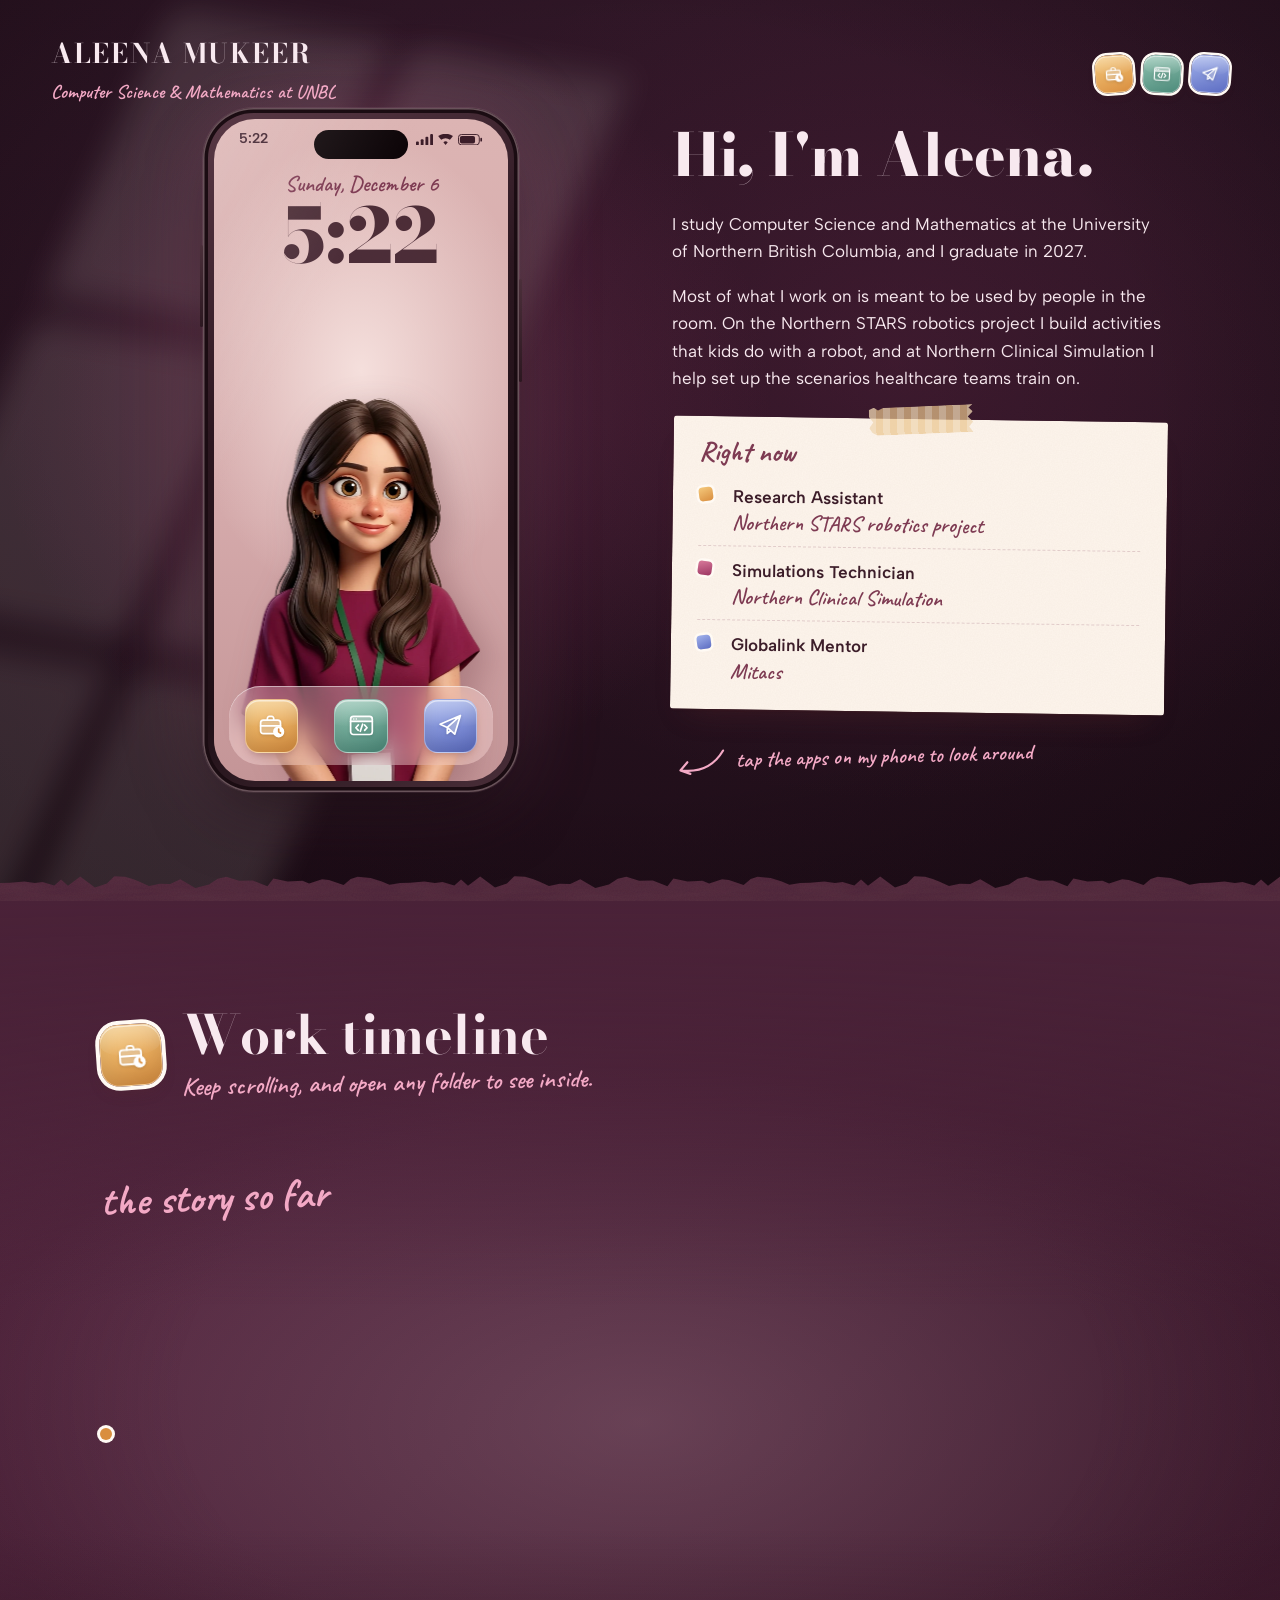
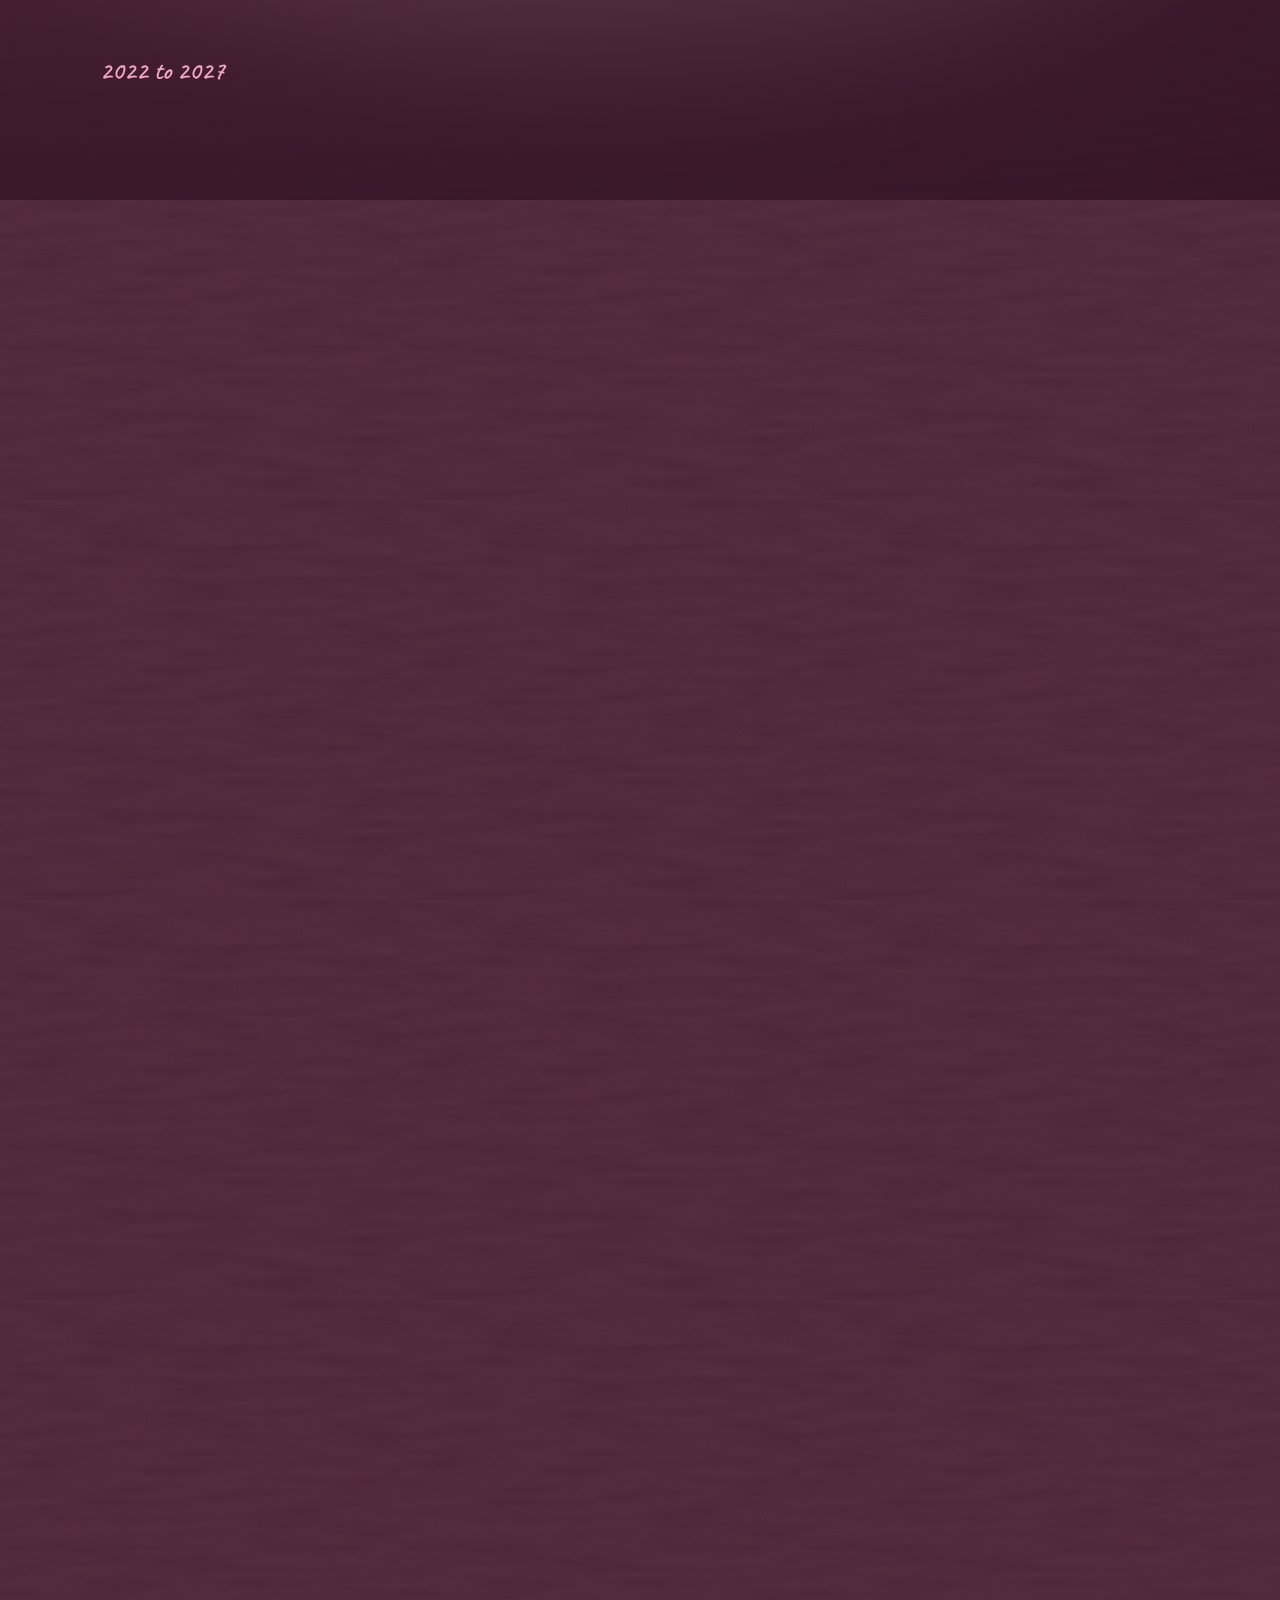
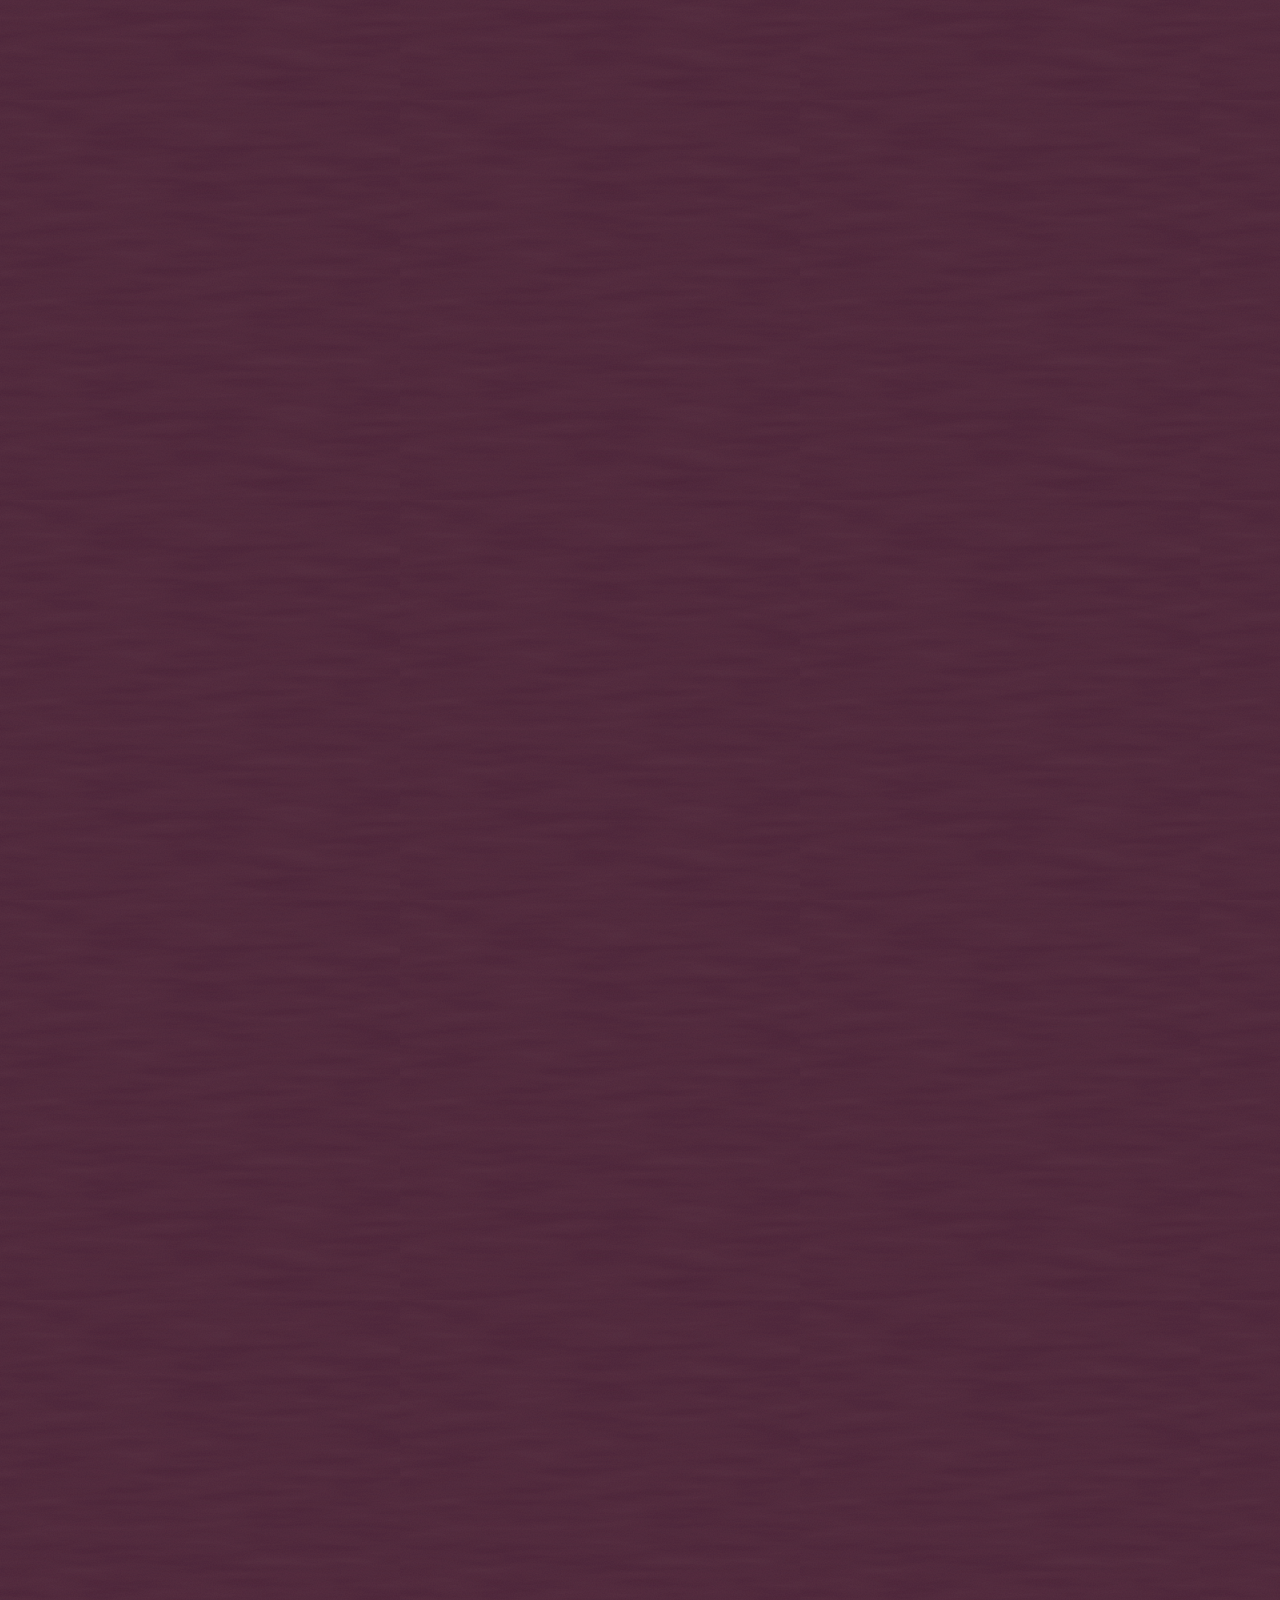
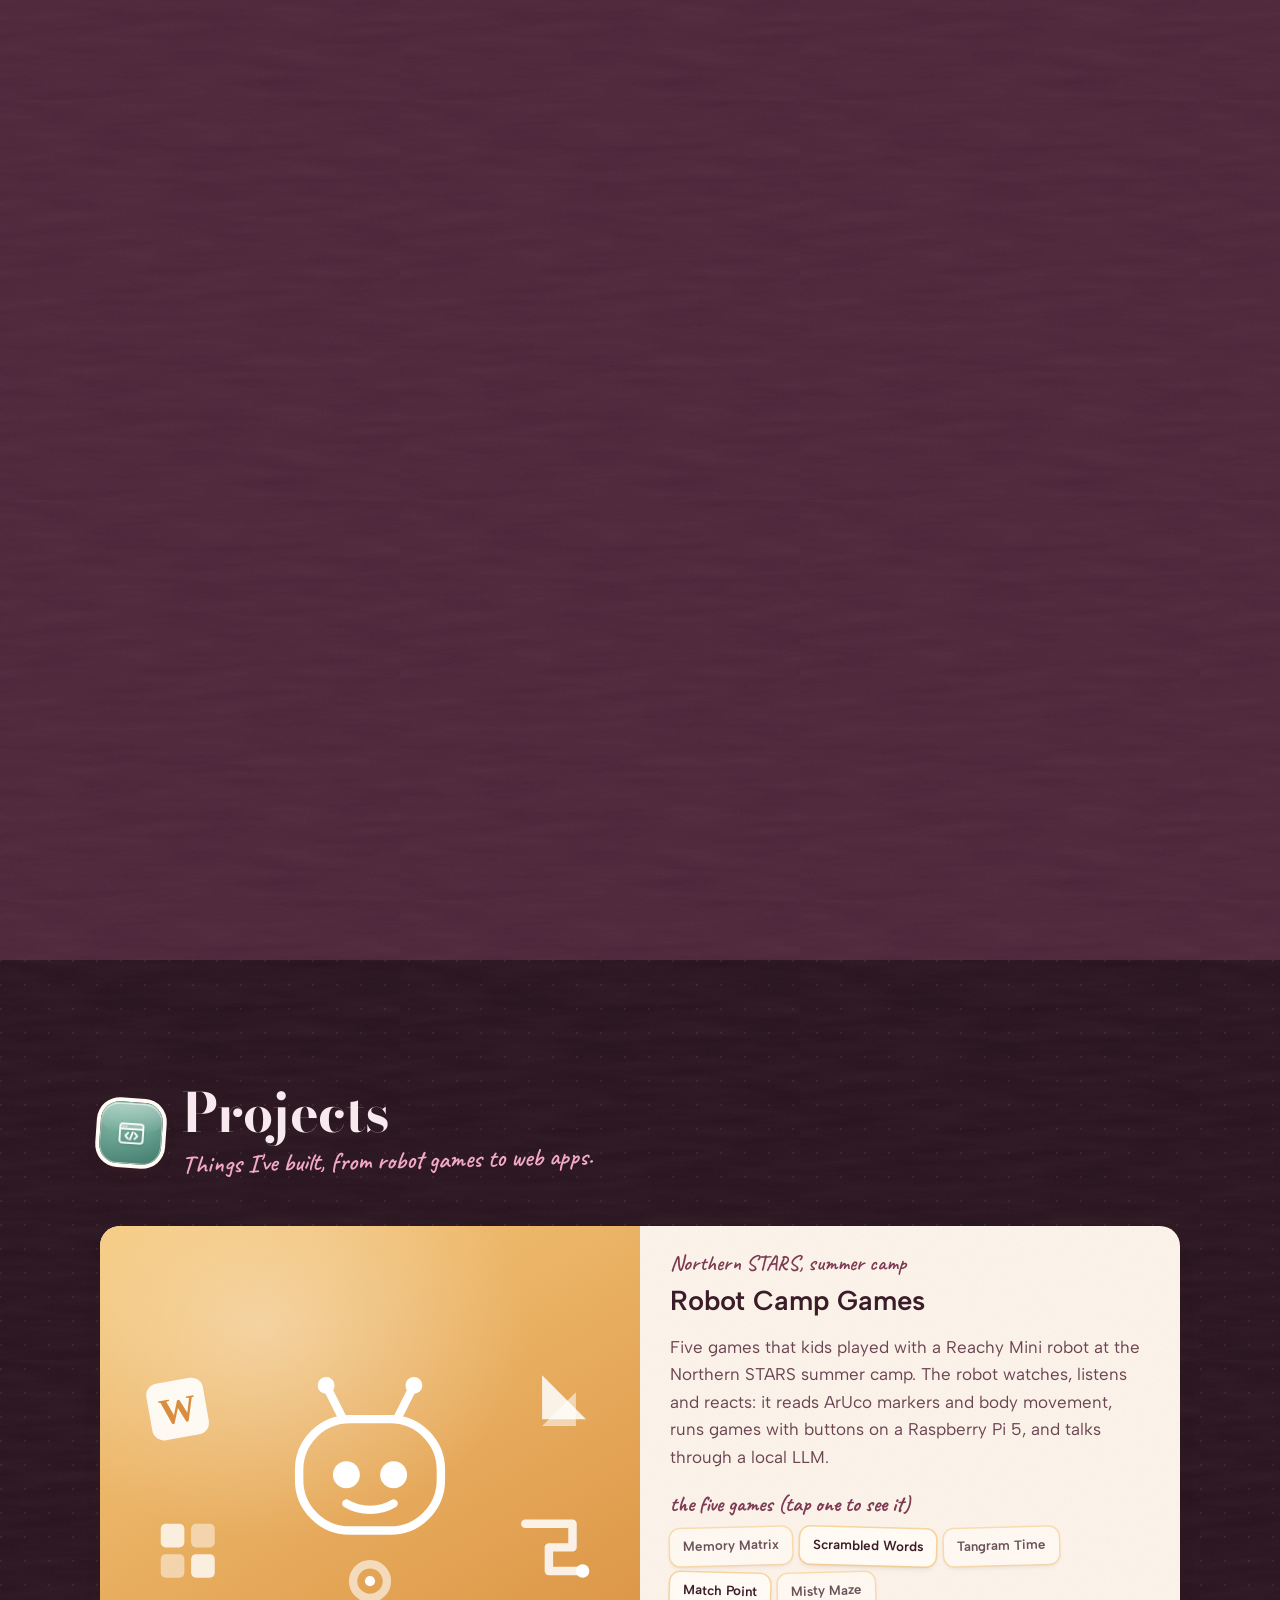
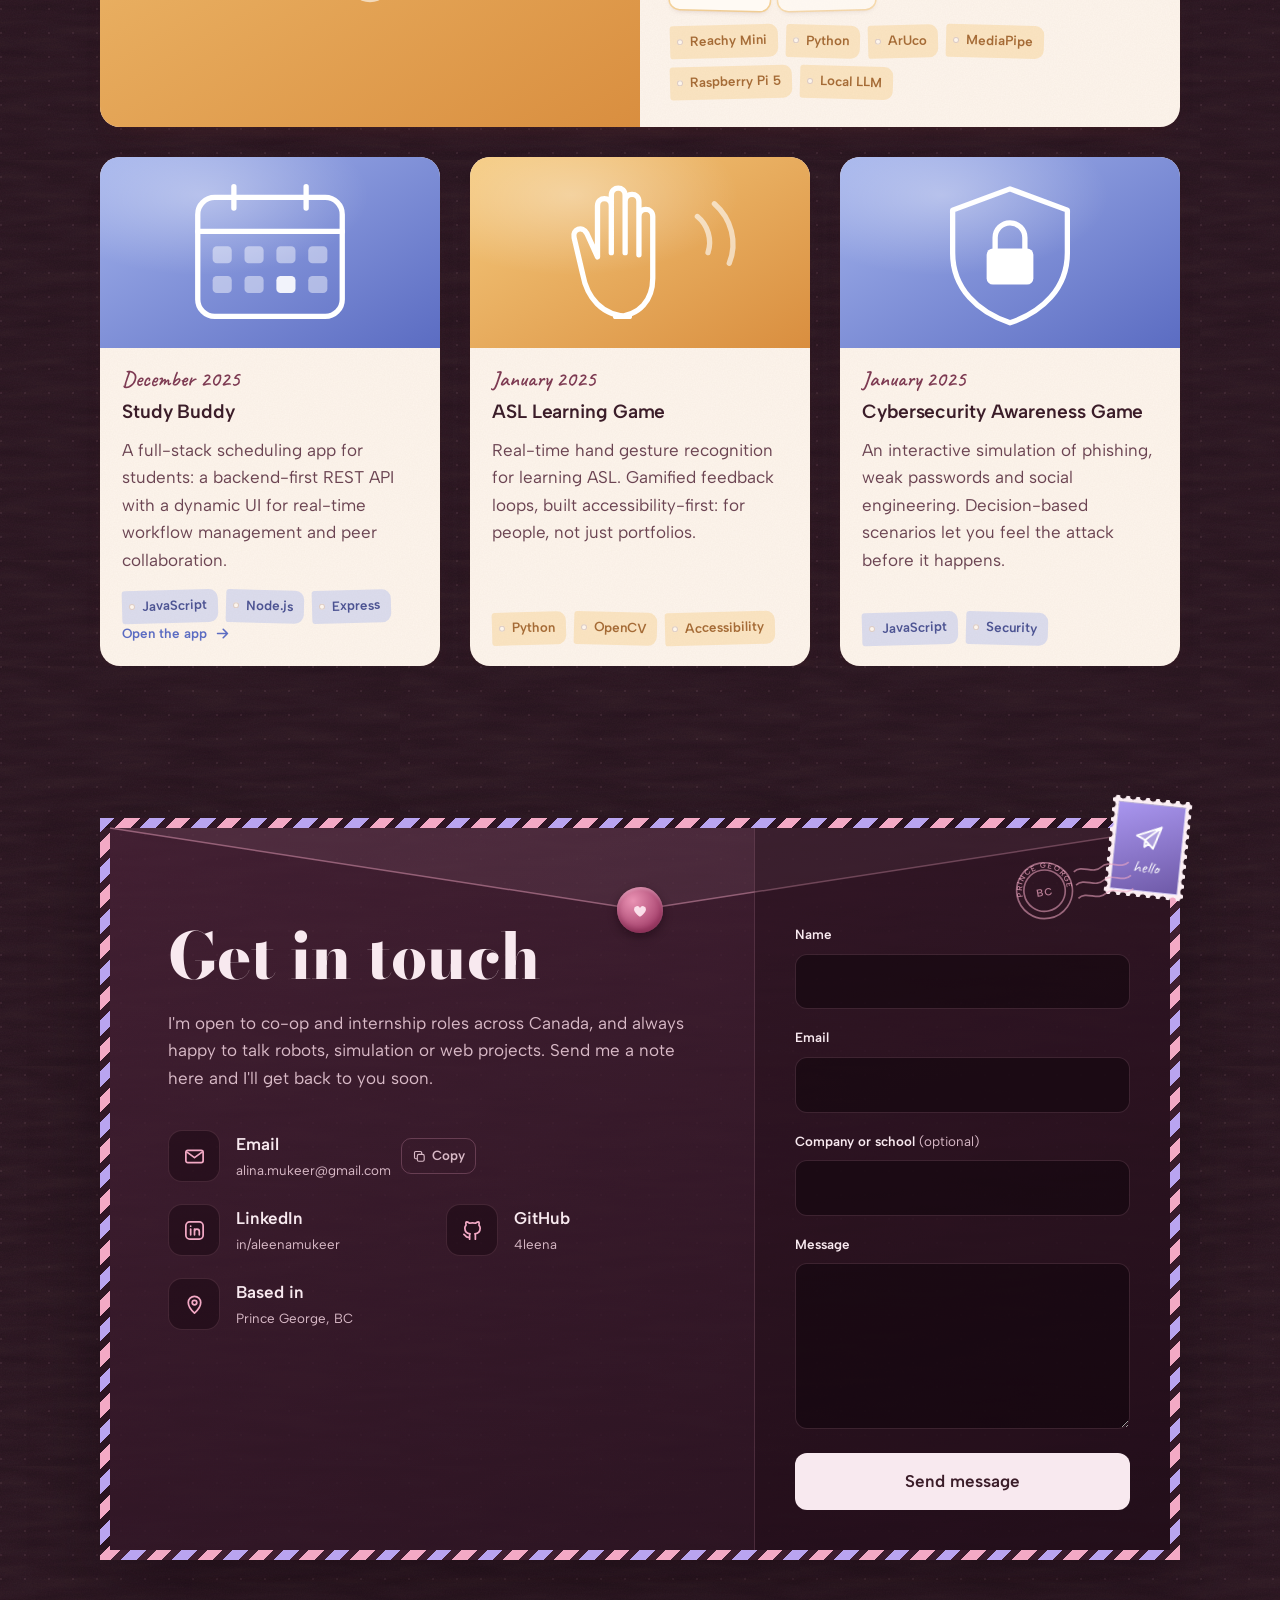
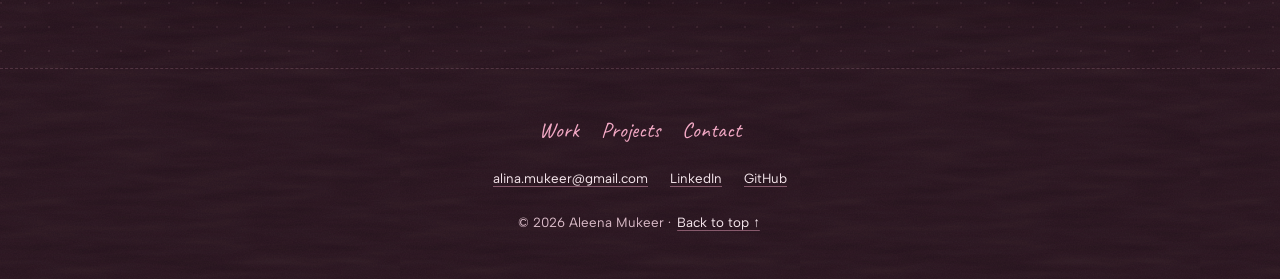
==== commit 379b273e: "New portfolio New portfolio" ====
--- a/index.html
+++ b/index.html
@@ -1,426 +1,866 @@
 <!DOCTYPE html>
 <html lang="en">
 <head>
-  <meta charset="UTF-8" />
-  <meta name="viewport" content="width=device-width, initial-scale=1.0" />
-  <title>Aleena Mukeer — Software Engineer</title>
-  <link rel="stylesheet" href="styles.css" />
+<meta charset="utf-8">
+<meta name="viewport" content="width=device-width, initial-scale=1, viewport-fit=cover">
+<title>Aleena Mukeer | Computer Science &amp; Mathematics, UNBC</title>
+<meta name="description" content="Portfolio of Aleena Mukeer, a Computer Science and Mathematics student at UNBC in Prince George, BC. Robot games for kids, clinical simulation, research and web apps. Open to co-op and internships across Canada.">
+<meta name="author" content="Aleena Mukeer">
+<link rel="canonical" href="https://aleenamukeer.netlify.app/">
+<meta property="og:type" content="website">
+<meta property="og:site_name" content="Aleena Mukeer">
+<meta property="og:url" content="https://aleenamukeer.netlify.app/">
+<meta property="og:title" content="Aleena Mukeer | Computer Science &amp; Mathematics, UNBC">
+<meta property="og:description" content="Robot games for kids, clinical simulation, research and web apps. Open to co-op and internships across Canada.">
+<meta property="og:image" content="https://aleenamukeer.netlify.app/assets/icons/og-image.jpg">
+<meta property="og:image:width" content="1200">
+<meta property="og:image:height" content="630">
+<meta property="og:image:alt" content="Aleena's illustrated character waving next to her name">
+<meta name="twitter:card" content="summary_large_image">
+<meta name="theme-color" content="#2a1422">
+<link rel="icon" href="favicon.ico" sizes="48x48">
+<link rel="icon" href="assets/icons/favicon.svg" type="image/svg+xml">
+<link rel="icon" href="assets/icons/favicon-32.png" type="image/png" sizes="32x32">
+<link rel="apple-touch-icon" href="assets/icons/apple-touch-icon.png">
+<link rel="manifest" href="site.webmanifest">
+<link rel="preconnect" href="https://fonts.googleapis.com">
+<link rel="preconnect" href="https://fonts.gstatic.com" crossorigin>
+<link href="https://fonts.googleapis.com/css2?family=Albert+Sans:wght@400;500;600&family=Bodoni+Moda:opsz,wght@6..96,700;6..96,800&family=Caveat:wght@500;600;700&display=swap" rel="stylesheet">
+<link rel="stylesheet" href="css/styles.css">
+<link rel="preload" as="image" href="assets/character/wave.webp">
 </head>
 <body>
-
-  <canvas id="bg-canvas" aria-hidden="true"></canvas>
-
-  <!-- NAV -->
-  <nav id="nav">
-    <div class="nav-inner">
-      <a href="#about" class="nav-logo">
-        <span class="logo-bracket">{</span>AM<span class="logo-bracket">}</span>
-      </a>
-      <div class="nav-links">
-        <a href="#about">About</a>
-        <a href="#skills">Skills</a>
-        <a href="#projects">Projects</a>
-        <a href="#work">Experience</a>
-        <a href="#contact">Contact</a>
-      </div>
-      <a href="#contact" class="nav-cta">Say Hello →</a>
-    </div>
+<svg width="0" height="0" style="position:absolute" aria-hidden="true" focusable="false">
+  <defs>
+    <linearGradient id="fBack" x1="0" y1="0" x2="1" y2="1"><stop offset="0" stop-color="#c4afe0"/><stop offset="1" stop-color="#a98fcf"/></linearGradient>
+    <linearGradient id="fFront" x1="0" y1="0" x2="0" y2="1"><stop offset="0" stop-color="#e3d6f3"/><stop offset=".55" stop-color="#d4c2eb"/><stop offset="1" stop-color="#c7b2e3"/></linearGradient>
+    <linearGradient id="fEdge" x1="0" y1="0" x2="1" y2="0"><stop offset="0" stop-color="#f4dcc8"/><stop offset="1" stop-color="#b9a0dc"/></linearGradient>
+    <linearGradient id="fSheet" x1="0" y1="0" x2="1" y2="1"><stop offset="0" stop-color="#fdd8d3"/><stop offset="1" stop-color="#f7bfb8"/></linearGradient>
+    <linearGradient id="fMark" x1="0" y1="0" x2="1" y2="0"><stop offset="0" stop-color="#f7a193"/><stop offset="1" stop-color="#ee8575"/></linearGradient>
+  </defs>
+</svg>
+
+<header class="site-header">
+  <a class="brand" href="#top" aria-label="Aleena Mukeer, home">
+    <p class="masthead">
+      <span class="word" aria-hidden="true"><span class="ch" style="--i:0">A</span><span class="ch" style="--i:1">L</span><span class="ch" style="--i:2">E</span><span class="ch" style="--i:3">E</span><span class="ch" style="--i:4">N</span><span class="ch" style="--i:5">A</span></span>
+      <span class="word" aria-hidden="true"><span class="ch" style="--i:6">M</span><span class="ch" style="--i:7">U</span><span class="ch" style="--i:8">K</span><span class="ch" style="--i:9">E</span><span class="ch" style="--i:10">E</span><span class="ch" style="--i:11">R</span></span>
+    </p>
+    <p class="tagline">Computer Science &amp; Mathematics at UNBC</p>
+  </a>
+  <nav class="mini-nav" aria-label="Sections">
+    <a class="work" href="#timeline" aria-label="Work timeline" title="Work timeline"><span class="tile" aria-hidden="true"><svg viewBox="0 0 32 32"> <rect class="fl" x="4" y="10" width="22" height="15" rx="3"/> <rect class="ln" x="4" y="10" width="22" height="15" rx="3"/> <path class="ln" d="M11.5 10V8.2A2.2 2.2 0 0 1 13.7 6h2.6a2.2 2.2 0 0 1 2.2 2.2V10M4 16.5h22"/> <circle class="wh" cx="24" cy="23" r="6.2"/> <path class="ln ink clock-hand" d="M24 20v3l2 1.4"/> </svg></span></a>
+    <a class="proj" href="#projects" aria-label="Projects" title="Projects"><span class="tile" aria-hidden="true"><svg viewBox="0 0 32 32"> <rect class="fl" x="4" y="6" width="24" height="5.5" rx="2"/> <rect class="ln" x="4" y="6" width="24" height="20" rx="3"/> <path class="ln" d="M4 11.5h24"/> <circle class="dot" cx="7.5" cy="8.8" r=".9"/><circle class="dot" cx="10.3" cy="8.8" r=".9"/> <g class="ac code"><path class="ln" d="M12.5 15.5L9.8 18.5l2.7 3M19.5 15.5l2.7 3-2.7 3M17.3 14.6l-2.6 7.8"/></g> </svg></span></a>
+    <a class="recs" href="#recommendations" data-needs="recommendations" aria-label="Recommendations" title="Recommendations"><span class="tile" aria-hidden="true"><svg viewBox="0 0 32 32"> <path class="ln" d="M6.5 6.5h19a2.5 2.5 0 0 1 2.5 2.5v11a2.5 2.5 0 0 1-2.5 2.5H16l-5.5 4.2V22.5h-4A2.5 2.5 0 0 1 4 20V9a2.5 2.5 0 0 1 2.5-2.5z"/> <g class="ac heart"><path class="fl" d="M16 19s-4.6-2.7-4.6-5.6a2.3 2.3 0 0 1 4.6-1 2.3 2.3 0 0 1 4.6 1C20.6 16.3 16 19 16 19z"/><path class="ln" d="M16 19s-4.6-2.7-4.6-5.6a2.3 2.3 0 0 1 4.6-1 2.3 2.3 0 0 1 4.6 1C20.6 16.3 16 19 16 19z"/></g> </svg></span></a>
+    <a class="contact" href="#contact" aria-label="Contact" title="Contact"><span class="tile" aria-hidden="true"><svg viewBox="0 0 32 32"> <g class="ac plane"> <path class="fl" d="M12.5 18.2L27 5l-6.3 20.6z"/> <path class="ln" d="M27 5L4.5 14.6l8 3.6L27 5zM12.5 18.2L27 5l-6.3 20.6-8.2-7.4zM12.5 18.2v6.6l3.8-3.2"/> </g> </svg></span></a>
   </nav>
-
-  <!-- HERO -->
-  <section id="about">
-    <div class="container hero-grid">
-
-      <div class="hero-text">
-        <div class="hero-eyebrow">
-          <span class="eyebrow-line"></span>
-          <span>CS + Mathematics · UNBC · Prince George, BC</span>
-        </div>
-
-        <h1 class="hero-name">
-          Aleena<br><span class="name-accent">Mukeer</span>
-        </h1>
-
-        <p class="hero-role">Junior Software Engineer</p>
-
-        <p class="hero-bio">
-          I build things at the intersection of <strong>code</strong>, <strong>people</strong>, and <strong>impact</strong> —
-          social robots in K–12 classrooms, ASL learning games, cybersecurity simulations.
-          Studying CS &amp; Math at UNBC. Always caffeinated. Usually debugging.
-        </p>
-
-        <div class="hero-ctas">
-          <a href="#projects" class="btn btn-primary">View My Work</a>
-          <a href="#contact" class="btn btn-ghost">Get in Touch</a>
-        </div>
-
-        <div class="hero-stats">
-          <div class="stat">
-            <span class="stat-n">5+</span>
-            <span class="stat-l">Projects</span>
+  <!-- Mobile menu (phones and small tablets): a button that opens the section list -->
+  <button class="menu-btn" type="button" aria-expanded="false" aria-controls="mobile-menu" aria-label="Open menu">
+    <span class="bars" aria-hidden="true"><i></i><i></i><i></i></span>
+  </button>
+  <nav class="m-menu" id="mobile-menu" aria-label="Menu" hidden>
+    <ul>
+      <li><a href="#top"><span class="m-dot" style="--c:#d97a9b"></span>Home</a></li>
+      <li><a href="#timeline"><span class="m-dot" style="--c:#e0a25a"></span>Work timeline</a></li>
+      <li><a href="#projects"><span class="m-dot" style="--c:#5aa08c"></span>Projects</a></li>
+      <li data-needs="recommendations"><a href="#recommendations"><span class="m-dot" style="--c:#c0567f"></span>Recommendations</a></li>
+      <li><a href="#contact"><span class="m-dot" style="--c:#8a7ae0"></span>Get in touch</a></li>
+    </ul>
+    <p class="m-menu-foot">
+      <a href="mailto:alina.mukeer@gmail.com">alina.mukeer@gmail.com</a>
+      <span><a href="https://www.linkedin.com/in/aleenamukeer" target="_blank" rel="noopener">LinkedIn</a> · <a href="https://github.com/4leena" target="_blank" rel="noopener">GitHub</a></span>
+    </p>
+  </nav>
+</header>
+
+<main>
+<section class="hero" id="top" aria-label="Introduction">
+  <h1 class="visually-hidden">Aleena Mukeer</h1>
+  <div class="set" aria-hidden="true">
+    <svg class="window-light" viewBox="-20 -20 290 518"><g fill="#fff4ec"><rect x="0" y="0" width="118" height="150" rx="3"/><rect x="132" y="0" width="118" height="150" rx="3"/><rect x="0" y="164" width="118" height="150" rx="3"/><rect x="132" y="164" width="118" height="150" rx="3"/><rect x="0" y="328" width="118" height="150" rx="3"/><rect x="132" y="328" width="118" height="150" rx="3"/></g></svg>
+  </div>
+  <div class="hero-grid">
+    <div class="phone-col">
+      <div class="phone">
+        <span class="phone-btn vol" aria-hidden="true"></span><span class="phone-btn power" aria-hidden="true"></span>
+        <div class="screen">
+          <div class="status" aria-hidden="true">
+            <span class="clock"></span>
+            <span class="island"></span>
+            <span class="status-ico"><svg viewBox="0 0 18 12"><rect x="0" y="8" width="3" height="4" rx="1"/><rect x="5" y="5.5" width="3" height="6.5" rx="1"/><rect x="10" y="3" width="3" height="9" rx="1"/><rect x="15" y="0" width="3" height="12" rx="1"/></svg><svg viewBox="0 0 16 12"><path d="M8 11.5l2.3-2.8a3.6 3.6 0 0 0-4.6 0zM3.4 6.1a7 7 0 0 1 9.2 0l1.6-1.9a9.6 9.6 0 0 0-12.4 0zM.2 2.2l1.6 1.9a11.9 11.9 0 0 1 12.4 0l1.6-1.9a14.5 14.5 0 0 0-15.6 0z"/></svg><svg viewBox="0 0 26 12"><rect x=".5" y=".5" width="22" height="11" rx="3.2" fill="none" stroke="currentColor"/><rect x="2" y="2" width="16" height="8" rx="2"/><rect x="23.6" y="4" width="1.8" height="4" rx=".9"/></svg></span>
           </div>
-          <div class="stat-divider"></div>
-          <div class="stat">
-            <span class="stat-n">3+</span>
-            <span class="stat-l">Years Experience</span>
+          <div class="lock" aria-hidden="true">
+            <p class="lock-date"></p>
+            <p class="lock-time"></p>
           </div>
-          <div class="stat-divider"></div>
-          <div class="stat">
-            <span class="stat-n">2027</span>
-            <span class="stat-l">Graduating</span>
+      <div class="stage">
+        <button class="figure" type="button" aria-label="Aleena, illustrated. She turns to follow your cursor. Press to say hi.">
+          <span class="body"><span class="breath">
+            <img class="view still" alt="" src="assets/character/wave.webp" width="924" height="1152">
+            <canvas class="view gl" aria-hidden="true"></canvas>
+          </span></span>
+        </button>
+        <div class="bubble" aria-live="polite"></div>
+      </div>
+
+      <nav class="icons" aria-label="Portfolio sections">
+        <!-- Work timeline: briefcase with a clock -->
+        <a class="icon work" href="#timeline">
+          <span class="tile" aria-hidden="true">
+            <svg viewBox="0 0 32 32">
+              <rect class="fl" x="4" y="10" width="22" height="15" rx="3"/>
+              <rect class="ln" x="4" y="10" width="22" height="15" rx="3"/>
+              <path class="ln" d="M11.5 10V8.2A2.2 2.2 0 0 1 13.7 6h2.6a2.2 2.2 0 0 1 2.2 2.2V10M4 16.5h22"/>
+              <circle class="wh" cx="24" cy="23" r="6.2"/>
+              <path class="ln ink clock-hand" d="M24 20v3l2 1.4"/>
+            </svg>
+          </span>
+          <span class="tip"><strong>Work timeline</strong><span>Where I've worked and what I did there</span></span>
+        </a>
+
+        <!-- Projects: a code window -->
+        <a class="icon proj" href="#projects">
+          <span class="tile" aria-hidden="true">
+            <svg viewBox="0 0 32 32">
+              <rect class="fl" x="4" y="6" width="24" height="5.5" rx="2"/>
+              <rect class="ln" x="4" y="6" width="24" height="20" rx="3"/>
+              <path class="ln" d="M4 11.5h24"/>
+              <circle class="dot" cx="7.5" cy="8.8" r=".9"/><circle class="dot" cx="10.3" cy="8.8" r=".9"/>
+              <g class="ac code"><path class="ln" d="M12.5 15.5L9.8 18.5l2.7 3M19.5 15.5l2.7 3-2.7 3M17.3 14.6l-2.6 7.8"/></g>
+            </svg>
+          </span>
+          <span class="tip"><strong>Projects</strong><span>Things I've built, from robot games to web apps</span></span>
+        </a>
+
+        <!-- Recommendations: speech bubble with a heart -->
+        <a class="icon recs" href="#recommendations" data-needs="recommendations">
+          <span class="tile" aria-hidden="true">
+            <svg viewBox="0 0 32 32">
+              <path class="ln" d="M6.5 6.5h19a2.5 2.5 0 0 1 2.5 2.5v11a2.5 2.5 0 0 1-2.5 2.5H16l-5.5 4.2V22.5h-4A2.5 2.5 0 0 1 4 20V9a2.5 2.5 0 0 1 2.5-2.5z"/>
+              <g class="ac heart"><path class="fl" d="M16 19s-4.6-2.7-4.6-5.6a2.3 2.3 0 0 1 4.6-1 2.3 2.3 0 0 1 4.6 1C20.6 16.3 16 19 16 19z"/><path class="ln" d="M16 19s-4.6-2.7-4.6-5.6a2.3 2.3 0 0 1 4.6-1 2.3 2.3 0 0 1 4.6 1C20.6 16.3 16 19 16 19z"/></g>
+            </svg>
+          </span>
+          <span class="tip"><strong>Recommendations</strong><span>What people say about working with me</span></span>
+        </a>
+
+        <!-- Contact: paper plane -->
+        <a class="icon contact" href="#contact">
+          <span class="tile" aria-hidden="true">
+            <svg viewBox="0 0 32 32">
+              <g class="ac plane">
+                <path class="fl" d="M12.5 18.2L27 5l-6.3 20.6z"/>
+                <path class="ln" d="M27 5L4.5 14.6l8 3.6L27 5zM12.5 18.2L27 5l-6.3 20.6-8.2-7.4zM12.5 18.2v6.6l3.8-3.2"/>
+              </g>
+            </svg>
+          </span>
+          <span class="tip"><strong>Contact</strong><span>Say hi or send me an opportunity</span></span>
+        </a>
+      </nav>
+        </div>
+      </div>
+    </div>
+
+<script>
+      // Her phone shows the visitor's real date and time, and keeps it current.
+      (function () {
+        var time = document.querySelector('.lock-time'), date = document.querySelector('.lock-date'), clock = document.querySelector('.status .clock');
+        function tick() {
+          var now = new Date();
+          var t = now.toLocaleTimeString([], { hour: 'numeric', minute: '2-digit' }).replace(/\s?[AP]\.?M\.?$/i, '');
+          time.textContent = t; clock.textContent = t;
+          date.textContent = now.toLocaleDateString([], { weekday: 'long', month: 'long', day: 'numeric' });
+          setTimeout(tick, (60 - now.getSeconds()) * 1000 - now.getMilliseconds() + 20);
+        }
+        tick();
+        document.addEventListener('visibilitychange', function () { if (!document.hidden) tick(); });
+      })();
+    </script>
+
+    <div class="about-col">
+      <h2 class="hi">Hi, I'm Aleena.</h2>
+      <p>I study Computer Science and Mathematics at the University of Northern British Columbia, and I graduate in 2027.</p>
+      <p>Most of what I work on is meant to be used by people in the room. On the Northern STARS robotics project I build activities that kids do with a robot, and at Northern Clinical Simulation I help set up the scenarios healthcare teams train on.</p>
+      <div class="card now-card">
+        <p class="now-title">Right now</p>
+        <ul class="now">
+          <li class="work"><span class="now-dot" aria-hidden="true"></span><strong>Research Assistant</strong><span>Northern STARS robotics project</span></li>
+          <li class="recs"><span class="now-dot" aria-hidden="true"></span><strong>Simulations Technician</strong><span>Northern Clinical Simulation</span></li>
+          <li class="contact"><span class="now-dot" aria-hidden="true"></span><strong>Globalink Mentor</strong><span>Mitacs</span></li>
+        </ul>
+      </div>
+      <p class="hint"><svg class="hint-arrow" viewBox="0 0 60 34" aria-hidden="true"><path d="M57 6c-10 16-26 24-47 21M17 18l-8 9 11 4"/></svg>tap the apps on my phone to look around</p>
+    </div>
+  </div>
+</section>
+
+<!-- ===================================================== WORK TIMELINE -->
+<section class="block journey" id="timeline" aria-labelledby="timeline-title">
+  <div class="j-pin">
+    <div class="j-scenes" aria-hidden="true"></div>
+    <div class="inner">
+    <div class="section-head reveal">
+      <span class="tile work" aria-hidden="true"><svg viewBox="0 0 32 32"> <rect class="fl" x="4" y="10" width="22" height="15" rx="3"/> <rect class="ln" x="4" y="10" width="22" height="15" rx="3"/> <path class="ln" d="M11.5 10V8.2A2.2 2.2 0 0 1 13.7 6h2.6a2.2 2.2 0 0 1 2.2 2.2V10M4 16.5h22"/> <circle class="wh" cx="24" cy="23" r="6.2"/> <path class="ln ink clock-hand" d="M24 20v3l2 1.4"/> </svg></span>
+      <div>
+        <h2 id="timeline-title">Work timeline</h2>
+        <p>Keep scrolling, and open any folder to see inside.</p>
+      </div>
+    </div>
+    </div>
+    <div class="j-viewport">
+      <div class="j-track">
+        <div class="j-rail">
+          <p class="j-title">the story so far</p>
+          <p class="j-period">2022 to 2027</p>
+          <div class="j-line" aria-hidden="true"><span class="j-cap"></span><span class="j-fill"></span><span class="j-cap"></span></div>
+          <!-- Taken from my resume. One <li> per milestone: "top" and "bottom" alternate, --x is its spot along the line. -->
+          <ol class="j-items">
+        <li class="j-item top" style="--x:9%">
+          <span class="j-stem" aria-hidden="true"></span><span class="j-dot" aria-hidden="true"></span>
+          <button class="folder" type="button" data-book="book-shedev" aria-haspopup="dialog">
+            <svg class="f-art" viewBox="0 0 200 172" aria-hidden="true">
+              <path d="M28 44c0-8 6-13 14-13h112c9 0 15 5 15 13l3 106c0 8-6 13-14 13H40c-8 0-14-5-14-13z" fill="url(#fBack)"/>
+              <g class="f-sheet">
+                <path d="M44 20c0-5 3-8 8-8l98-4c5 0 8 3 9 8l6 112H47z" fill="url(#fSheet)"/>
+                <path d="M65 14h16v33l-8-6-8 6z" fill="url(#fMark)"/>
+              </g>
+              <path d="M20 76c0-7 5-12 12-12h52c5 0 8 2 10 6l3 5c2 3 4 4 8 4h34c4 0 6-1 8-4l3-5c2-4 5-6 10-6h10c7 0 12 5 11 12l-9 82c-1 7-6 11-13 11H38c-7 0-12-4-13-11z" fill="url(#fEdge)" transform="translate(-3 2)"/>
+              <path class="f-front" d="M20 76c0-7 5-12 12-12h52c5 0 8 2 10 6l3 5c2 3 4 4 8 4h34c4 0 6-1 8-4l3-5c2-4 5-6 10-6h10c7 0 12 5 11 12l-9 82c-1 7-6 11-13 11H38c-7 0-12-4-13-11z" fill="url(#fFront)"/>
+            </svg>
+            <span class="f-label">
+              <span class="f-date">2022 December</span>
+              <span class="f-role">WordPress Intern</span>
+              <span class="f-org">SheDev Limited</span>
+            </span>
+            <span class="visually-hidden">Open the folder about this role</span>
+          </button>
+        </li>
+        <li class="j-item bottom" style="--x:19%">
+          <span class="j-stem" aria-hidden="true"></span><span class="j-dot" aria-hidden="true"></span>
+          <button class="folder" type="button" data-book="book-ristretto" aria-haspopup="dialog">
+            <svg class="f-art" viewBox="0 0 200 172" aria-hidden="true">
+              <path d="M28 44c0-8 6-13 14-13h112c9 0 15 5 15 13l3 106c0 8-6 13-14 13H40c-8 0-14-5-14-13z" fill="url(#fBack)"/>
+              <g class="f-sheet">
+                <path d="M44 20c0-5 3-8 8-8l98-4c5 0 8 3 9 8l6 112H47z" fill="url(#fSheet)"/>
+                <path d="M65 14h16v33l-8-6-8 6z" fill="url(#fMark)"/>
+              </g>
+              <path d="M20 76c0-7 5-12 12-12h52c5 0 8 2 10 6l3 5c2 3 4 4 8 4h34c4 0 6-1 8-4l3-5c2-4 5-6 10-6h10c7 0 12 5 11 12l-9 82c-1 7-6 11-13 11H38c-7 0-12-4-13-11z" fill="url(#fEdge)" transform="translate(-3 2)"/>
+              <path class="f-front" d="M20 76c0-7 5-12 12-12h52c5 0 8 2 10 6l3 5c2 3 4 4 8 4h34c4 0 6-1 8-4l3-5c2-4 5-6 10-6h10c7 0 12 5 11 12l-9 82c-1 7-6 11-13 11H38c-7 0-12-4-13-11z" fill="url(#fFront)"/>
+            </svg>
+            <span class="f-label">
+              <span class="f-date">2023 August</span>
+              <span class="f-role">Cashier &amp; Barista</span>
+              <span class="f-org">Ristretto Coffee House</span>
+            </span>
+            <span class="visually-hidden">Open the folder about this role</span>
+          </button>
+        </li>
+        <li class="j-item top" style="--x:29%">
+          <span class="j-stem" aria-hidden="true"></span><span class="j-dot" aria-hidden="true"></span>
+          <button class="folder" type="button" data-book="book-campus" aria-haspopup="dialog">
+            <svg class="f-art" viewBox="0 0 200 172" aria-hidden="true">
+              <path d="M28 44c0-8 6-13 14-13h112c9 0 15 5 15 13l3 106c0 8-6 13-14 13H40c-8 0-14-5-14-13z" fill="url(#fBack)"/>
+              <g class="f-sheet">
+                <path d="M44 20c0-5 3-8 8-8l98-4c5 0 8 3 9 8l6 112H47z" fill="url(#fSheet)"/>
+                <path d="M65 14h16v33l-8-6-8 6z" fill="url(#fMark)"/>
+              </g>
+              <path d="M20 76c0-7 5-12 12-12h52c5 0 8 2 10 6l3 5c2 3 4 4 8 4h34c4 0 6-1 8-4l3-5c2-4 5-6 10-6h10c7 0 12 5 11 12l-9 82c-1 7-6 11-13 11H38c-7 0-12-4-13-11z" fill="url(#fEdge)" transform="translate(-3 2)"/>
+              <path class="f-front" d="M20 76c0-7 5-12 12-12h52c5 0 8 2 10 6l3 5c2 3 4 4 8 4h34c4 0 6-1 8-4l3-5c2-4 5-6 10-6h10c7 0 12 5 11 12l-9 82c-1 7-6 11-13 11H38c-7 0-12-4-13-11z" fill="url(#fFront)"/>
+            </svg>
+            <span class="f-label">
+              <span class="f-date">2025 January</span>
+              <span class="f-role">Student Assistant</span>
+              <span class="f-org">Ethics in CS &amp; Calculus II, UNBC</span>
+            </span>
+            <span class="visually-hidden">Open the folder about this role</span>
+          </button>
+        </li>
+        <li class="j-item bottom" style="--x:39%">
+          <span class="j-stem" aria-hidden="true"></span><span class="j-dot" aria-hidden="true"></span>
+          <button class="folder" type="button" data-book="book-gocode" aria-haspopup="dialog">
+            <svg class="f-art" viewBox="0 0 200 172" aria-hidden="true">
+              <path d="M28 44c0-8 6-13 14-13h112c9 0 15 5 15 13l3 106c0 8-6 13-14 13H40c-8 0-14-5-14-13z" fill="url(#fBack)"/>
+              <g class="f-sheet">
+                <path d="M44 20c0-5 3-8 8-8l98-4c5 0 8 3 9 8l6 112H47z" fill="url(#fSheet)"/>
+                <path d="M65 14h16v33l-8-6-8 6z" fill="url(#fMark)"/>
+              </g>
+              <path d="M20 76c0-7 5-12 12-12h52c5 0 8 2 10 6l3 5c2 3 4 4 8 4h34c4 0 6-1 8-4l3-5c2-4 5-6 10-6h10c7 0 12 5 11 12l-9 82c-1 7-6 11-13 11H38c-7 0-12-4-13-11z" fill="url(#fEdge)" transform="translate(-3 2)"/>
+              <path class="f-front" d="M20 76c0-7 5-12 12-12h52c5 0 8 2 10 6l3 5c2 3 4 4 8 4h34c4 0 6-1 8-4l3-5c2-4 5-6 10-6h10c7 0 12 5 11 12l-9 82c-1 7-6 11-13 11H38c-7 0-12-4-13-11z" fill="url(#fFront)"/>
+            </svg>
+            <span class="f-label">
+              <span class="f-date">2025 February</span>
+              <span class="f-role">Volunteer Instructor</span>
+              <span class="f-org">Go Code Girl Camp, Active Minds</span>
+            </span>
+            <span class="visually-hidden">Open the folder about this role</span>
+          </button>
+        </li>
+        <li class="j-item top" style="--x:49%">
+          <span class="j-stem" aria-hidden="true"></span><span class="j-dot" aria-hidden="true"></span>
+          <button class="folder" type="button" data-book="book-centangle" aria-haspopup="dialog">
+            <svg class="f-art" viewBox="0 0 200 172" aria-hidden="true">
+              <path d="M28 44c0-8 6-13 14-13h112c9 0 15 5 15 13l3 106c0 8-6 13-14 13H40c-8 0-14-5-14-13z" fill="url(#fBack)"/>
+              <g class="f-sheet">
+                <path d="M44 20c0-5 3-8 8-8l98-4c5 0 8 3 9 8l6 112H47z" fill="url(#fSheet)"/>
+                <path d="M65 14h16v33l-8-6-8 6z" fill="url(#fMark)"/>
+              </g>
+              <path d="M20 76c0-7 5-12 12-12h52c5 0 8 2 10 6l3 5c2 3 4 4 8 4h34c4 0 6-1 8-4l3-5c2-4 5-6 10-6h10c7 0 12 5 11 12l-9 82c-1 7-6 11-13 11H38c-7 0-12-4-13-11z" fill="url(#fEdge)" transform="translate(-3 2)"/>
+              <path class="f-front" d="M20 76c0-7 5-12 12-12h52c5 0 8 2 10 6l3 5c2 3 4 4 8 4h34c4 0 6-1 8-4l3-5c2-4 5-6 10-6h10c7 0 12 5 11 12l-9 82c-1 7-6 11-13 11H38c-7 0-12-4-13-11z" fill="url(#fFront)"/>
+            </svg>
+            <span class="f-label">
+              <span class="f-date">2025 May</span>
+              <span class="f-role">Software Engineering Intern</span>
+              <span class="f-org">Centangle Interactive</span>
+            </span>
+            <span class="visually-hidden">Open the folder about this role</span>
+          </button>
+        </li>
+        <li class="j-item bottom" style="--x:59%">
+          <span class="j-stem" aria-hidden="true"></span><span class="j-dot" aria-hidden="true"></span>
+          <button class="folder" type="button" data-book="book-research" aria-haspopup="dialog">
+            <svg class="f-art" viewBox="0 0 200 172" aria-hidden="true">
+              <path d="M28 44c0-8 6-13 14-13h112c9 0 15 5 15 13l3 106c0 8-6 13-14 13H40c-8 0-14-5-14-13z" fill="url(#fBack)"/>
+              <g class="f-sheet">
+                <path d="M44 20c0-5 3-8 8-8l98-4c5 0 8 3 9 8l6 112H47z" fill="url(#fSheet)"/>
+                <path d="M65 14h16v33l-8-6-8 6z" fill="url(#fMark)"/>
+              </g>
+              <path d="M20 76c0-7 5-12 12-12h52c5 0 8 2 10 6l3 5c2 3 4 4 8 4h34c4 0 6-1 8-4l3-5c2-4 5-6 10-6h10c7 0 12 5 11 12l-9 82c-1 7-6 11-13 11H38c-7 0-12-4-13-11z" fill="url(#fEdge)" transform="translate(-3 2)"/>
+              <path class="f-front" d="M20 76c0-7 5-12 12-12h52c5 0 8 2 10 6l3 5c2 3 4 4 8 4h34c4 0 6-1 8-4l3-5c2-4 5-6 10-6h10c7 0 12 5 11 12l-9 82c-1 7-6 11-13 11H38c-7 0-12-4-13-11z" fill="url(#fFront)"/>
+            </svg>
+            <span class="f-label">
+              <span class="f-date">2025 September</span>
+              <span class="f-role">Research Assistant</span>
+              <span class="f-org">Northern STARS robotics project, UNBC</span>
+            </span>
+            <span class="visually-hidden">Open the folder about this role</span>
+          </button>
+        </li>
+        <li class="j-item top" style="--x:69%">
+          <span class="j-stem" aria-hidden="true"></span><span class="j-dot" aria-hidden="true"></span>
+          <button class="folder" type="button" data-book="book-sim" aria-haspopup="dialog">
+            <svg class="f-art" viewBox="0 0 200 172" aria-hidden="true">
+              <path d="M28 44c0-8 6-13 14-13h112c9 0 15 5 15 13l3 106c0 8-6 13-14 13H40c-8 0-14-5-14-13z" fill="url(#fBack)"/>
+              <g class="f-sheet">
+                <path d="M44 20c0-5 3-8 8-8l98-4c5 0 8 3 9 8l6 112H47z" fill="url(#fSheet)"/>
+                <path d="M65 14h16v33l-8-6-8 6z" fill="url(#fMark)"/>
+              </g>
+              <path d="M20 76c0-7 5-12 12-12h52c5 0 8 2 10 6l3 5c2 3 4 4 8 4h34c4 0 6-1 8-4l3-5c2-4 5-6 10-6h10c7 0 12 5 11 12l-9 82c-1 7-6 11-13 11H38c-7 0-12-4-13-11z" fill="url(#fEdge)" transform="translate(-3 2)"/>
+              <path class="f-front" d="M20 76c0-7 5-12 12-12h52c5 0 8 2 10 6l3 5c2 3 4 4 8 4h34c4 0 6-1 8-4l3-5c2-4 5-6 10-6h10c7 0 12 5 11 12l-9 82c-1 7-6 11-13 11H38c-7 0-12-4-13-11z" fill="url(#fFront)"/>
+            </svg>
+            <span class="f-label">
+              <span class="f-date">2025 September</span>
+              <span class="f-role">Simulations Technician</span>
+              <span class="f-org">Northern Clinical Simulation, UNBC</span>
+            </span>
+            <span class="visually-hidden">Open the folder about this role</span>
+          </button>
+        </li>
+        <li class="j-item bottom" style="--x:79%">
+          <span class="j-stem" aria-hidden="true"></span><span class="j-dot" aria-hidden="true"></span>
+          <button class="folder" type="button" data-book="book-mitacs" aria-haspopup="dialog">
+            <svg class="f-art" viewBox="0 0 200 172" aria-hidden="true">
+              <path d="M28 44c0-8 6-13 14-13h112c9 0 15 5 15 13l3 106c0 8-6 13-14 13H40c-8 0-14-5-14-13z" fill="url(#fBack)"/>
+              <g class="f-sheet">
+                <path d="M44 20c0-5 3-8 8-8l98-4c5 0 8 3 9 8l6 112H47z" fill="url(#fSheet)"/>
+                <path d="M65 14h16v33l-8-6-8 6z" fill="url(#fMark)"/>
+              </g>
+              <path d="M20 76c0-7 5-12 12-12h52c5 0 8 2 10 6l3 5c2 3 4 4 8 4h34c4 0 6-1 8-4l3-5c2-4 5-6 10-6h10c7 0 12 5 11 12l-9 82c-1 7-6 11-13 11H38c-7 0-12-4-13-11z" fill="url(#fEdge)" transform="translate(-3 2)"/>
+              <path class="f-front" d="M20 76c0-7 5-12 12-12h52c5 0 8 2 10 6l3 5c2 3 4 4 8 4h34c4 0 6-1 8-4l3-5c2-4 5-6 10-6h10c7 0 12 5 11 12l-9 82c-1 7-6 11-13 11H38c-7 0-12-4-13-11z" fill="url(#fFront)"/>
+            </svg>
+            <span class="f-label">
+              <span class="f-date">2026 April</span>
+              <span class="f-role">Globalink Mentor</span>
+              <span class="f-org">Mitacs</span>
+            </span>
+            <span class="visually-hidden">Open the folder about this role</span>
+          </button>
+        </li>
+        <li class="j-item top" style="--x:89%" data-scene="grad">
+          <span class="j-stem" aria-hidden="true"></span><span class="j-dot" aria-hidden="true"></span>
+          <div class="j-text">
+            <p class="j-date"><span class="j-mask"><span>2027 December</span></span></p>
+            <h3><span class="j-mask"><span>Graduating</span></span></h3>
+            <p class="j-org"><span class="j-mask"><span>BSc, Joint Computer Science &amp; Mathematics, UNBC</span></span></p>
+            <p class="j-desc"><span class="j-mask"><span>Expected finish. Everything above happened alongside the degree.</span></span></p>
           </div>
-        </div>
-      </div>
-
-      <div class="hero-photo-col">
-        <div class="photo-wrap">
-          <div class="pixel-stage" id="pixel-stage">
-            <canvas id="pixel-canvas" width="280" height="280"></canvas>
-            <div class="speech-bubble" id="pixel-speech">
-              <span id="speech-text">hi, i'm aleena!</span>
-            </div>
-          </div>
-          <div class="photo-frame" id="photo-frame">
-            <img src="/imgs/pfp.jpg" alt="Aleena Mukeer" id="pfp" />
-          </div>
-          <div class="floater f1">∑</div>
-          <div class="floater f2">{ }</div>
-          <div class="floater f3">∇</div>
-          <div class="floater f4">λ</div>
-        </div>
-        <div class="stack-row">
-          <span>Python</span><span>JavaScript</span><span>Node.js</span>
-          <span>Java</span><span>SQL</span><span>OpenCV</span>
-        </div>
-      </div>
-
-    </div>
-
-    <div class="scroll-hint">
-      <span>Scroll to explore</span>
-      <div class="scroll-arrow">↓</div>
-    </div>
-  </section>
-
-  <!-- SKILLS -->
-  <section id="skills">
-    <div class="container">
-      <div class="section-header">
-        <span class="section-num">01</span>
-        <h2 class="section-title">Skills</h2>
-        <p class="section-sub">What I work with</p>
-      </div>
-      <div class="skills-grid">
-        <div class="skill-card" data-i="1"><div class="sc-icon">⌨</div><h3>Languages</h3><ul><li>Python</li><li>JavaScript (ES6+)</li><li>TypeScript</li><li>Java</li><li>SQL</li><li>HTML5 / CSS3</li></ul></div>
-        <div class="skill-card" data-i="2"><div class="sc-icon">⬡</div><h3>Backend & APIs</h3><ul><li>Node.js</li><li>Express</li><li>REST APIs</li><li>Auth flows</li><li>Full-stack dev</li></ul></div>
-        <div class="skill-card" data-i="3"><div class="sc-icon">◈</div><h3>Data & AI</h3><ul><li>OpenCV</li><li>Data preprocessing</li><li>Qualitative analysis</li><li>Exploratory data analysis</li></ul></div>
-        <div class="skill-card" data-i="4"><div class="sc-icon">◎</div><h3>Engineering</h3><ul><li>Git & version control</li><li>Debugging</li><li>Documentation</li><li>Cross-functional collab</li></ul></div>
-        <div class="skill-card" data-i="5"><div class="sc-icon">⚙</div><h3>Systems & IT</h3><ul><li>OS fundamentals</li><li>Hardware troubleshooting</li><li>Simulation setup</li></ul></div>
-        <div class="skill-card" data-i="6"><div class="sc-icon">◻</div><h3>Human-Centered</h3><ul><li>HCI principles</li><li>Accessibility design</li><li>Ethics of computing</li></ul></div>
-      </div>
-    </div>
-  </section>
-
-  <!-- PROJECTS -->
-  <section id="projects">
-    <div class="container">
-      <div class="section-header">
-        <span class="section-num">02</span>
-        <h2 class="section-title">Projects</h2>
-        <p class="section-sub">Things I've built</p>
-      </div>
-      <div class="projects-list">
-
-        <div class="project-card" data-i="1">
-          <div class="project-art">
-            <svg viewBox="0 0 160 160" fill="none"><rect x="20" y="20" width="120" height="90" rx="4" fill="rgba(255,180,50,.07)" stroke="rgba(255,180,50,.4)" stroke-width="1.5"/><rect x="32" y="36" width="50" height="6" rx="1" fill="rgba(255,180,50,.55)"/><rect x="32" y="48" width="80" height="4" rx="1" fill="rgba(255,180,50,.22)"/><rect x="32" y="57" width="65" height="4" rx="1" fill="rgba(255,180,50,.22)"/><rect x="32" y="70" width="38" height="26" rx="2" fill="rgba(255,180,50,.1)" stroke="rgba(255,180,50,.32)" stroke-width="1"/><rect x="76" y="70" width="38" height="26" rx="2" fill="rgba(255,180,50,.07)" stroke="rgba(255,180,50,.22)" stroke-width="1"/><circle cx="130" cy="120" r="14" fill="rgba(255,180,50,.1)" stroke="rgba(255,180,50,.5)" stroke-width="1.5"/><text x="130" y="126" text-anchor="middle" font-size="16" fill="#ffb432">+</text></svg>
-          </div>
-          <div class="project-info">
-            <div class="project-tags"><span class="tag tag-js">JavaScript</span><span class="tag tag-node">Node.js</span><span class="tag tag-exp">Express</span></div>
-            <h3>Study Buddy</h3>
-            <p>Full-stack scheduling app for students. Backend-first REST API with dynamic UI for real-time workflow management and peer collaboration.</p>
-            <div class="project-footer">
-              <span class="project-date">Dec 2025</span>
-              <a href="https://study-buddy-unbc.netlify.app/calendar" target="_blank" rel="noopener" class="project-link">View Live →</a>
-            </div>
-          </div>
-        </div>
-
-        <div class="project-card" data-i="2">
-          <div class="project-art">
-            <svg viewBox="0 0 160 160" fill="none"><rect x="48" y="40" width="64" height="80" rx="32" fill="rgba(51,255,200,.05)" stroke="rgba(51,255,200,.38)" stroke-width="1.5"/><rect x="60" y="60" width="8" height="36" rx="4" fill="rgba(51,255,200,.65)"/><rect x="72" y="52" width="8" height="44" rx="4" fill="rgba(51,255,200,.65)"/><rect x="84" y="56" width="8" height="40" rx="4" fill="rgba(51,255,200,.65)"/><rect x="96" y="64" width="8" height="32" rx="4" fill="rgba(51,255,200,.65)"/><circle cx="80" cy="132" r="8" fill="none" stroke="rgba(51,255,200,.4)" stroke-width="1.5" stroke-dasharray="2 3"/></svg>
-          </div>
-          <div class="project-info">
-            <div class="project-tags"><span class="tag tag-py">Python</span><span class="tag tag-cv">OpenCV</span><span class="tag tag-a11y">Accessibility</span></div>
-            <h3>ASL Learning Game</h3>
-            <p>Real-time hand gesture recognition for ASL learning. Gamified feedback loops built accessibility-first — for people, not just portfolios.</p>
-            <div class="project-footer">
-              <span class="project-date">Jan 2025</span>
-              <span class="project-soon">Link coming summer 2025</span>
-            </div>
-          </div>
-        </div>
-
-        <div class="project-card" data-i="3">
-          <div class="project-art">
-            <svg viewBox="0 0 160 160" fill="none"><path d="M80 28 L124 48 L124 88 C124 116 104 132 80 140 C56 132 36 116 36 88 L36 48 Z" fill="rgba(255,80,80,.06)" stroke="rgba(255,80,80,.4)" stroke-width="1.5"/><circle cx="80" cy="84" r="16" fill="none" stroke="rgba(255,80,80,.5)" stroke-width="1.5"/><line x1="80" y1="68" x2="80" y2="60" stroke="rgba(255,80,80,.65)" stroke-width="2.5"/><circle cx="80" cy="87" r="3.5" fill="rgba(255,80,80,.85)"/></svg>
-          </div>
-          <div class="project-info">
-            <div class="project-tags"><span class="tag tag-js">JavaScript</span><span class="tag tag-sec">Security</span></div>
-            <h3>Cybersecurity Awareness Game</h3>
-            <p>Interactive simulation of phishing, weak passwords, and social engineering. Decision-based scenarios that let users feel the attack before it happens.</p>
-            <div class="project-footer">
-              <span class="project-date">Jan 2025</span>
-              <span class="project-soon">Link coming summer 2025</span>
-            </div>
-          </div>
-        </div>
-
-        <div class="project-card" data-i="4">
-          <div class="project-art">
-            <svg viewBox="0 0 160 160" fill="none"><rect x="20" y="30" width="120" height="80" rx="4" fill="rgba(200,150,255,.05)" stroke="rgba(200,150,255,.32)" stroke-width="1.5"/><rect x="20" y="30" width="120" height="16" rx="4" fill="rgba(200,150,255,.09)"/><circle cx="34" cy="38" r="4.5" fill="rgba(255,95,87,.65)"/><circle cx="48" cy="38" r="4.5" fill="rgba(255,189,68,.65)"/><circle cx="62" cy="38" r="4.5" fill="rgba(39,201,63,.65)"/><rect x="32" y="60" width="36" height="5" rx="1" fill="rgba(200,150,255,.55)"/><rect x="32" y="70" width="70" height="3.5" rx="1" fill="rgba(200,150,255,.22)"/><rect x="32" y="78" width="56" height="3.5" rx="1" fill="rgba(200,150,255,.22)"/></svg>
-          </div>
-          <div class="project-info">
-            <div class="project-tags"><span class="tag tag-html">HTML</span><span class="tag tag-css">CSS</span><span class="tag tag-friend">For a friend</span></div>
-            <h3>Surayya's Portfolio</h3>
-            <p>Custom portfolio site designed and built from scratch. Every pixel intentional — because good friends ship good code.</p>
-            <div class="project-footer">
-              <span class="project-date">2025</span>
-              <a href="https://69af9d6721e75f7e5760c71a--surayya.netlify.app" target="_blank" rel="noopener" class="project-link">View Live →</a>
-            </div>
-          </div>
-        </div>
-
-        <div class="project-card" data-i="5">
-          <div class="project-art">
-            <svg viewBox="0 0 160 160" fill="none"><rect x="52" y="40" width="56" height="44" rx="6" fill="rgba(100,180,255,.06)" stroke="rgba(100,180,255,.38)" stroke-width="1.5"/><circle cx="70" cy="58" r="6" fill="rgba(100,180,255,.18)" stroke="rgba(100,180,255,.55)" stroke-width="1.2"/><circle cx="70" cy="58" r="2.5" fill="rgba(100,180,255,.95)"/><circle cx="90" cy="58" r="6" fill="rgba(100,180,255,.18)" stroke="rgba(100,180,255,.55)" stroke-width="1.2"/><circle cx="90" cy="58" r="2.5" fill="rgba(100,180,255,.95)"/><rect x="65" y="70" width="30" height="6" rx="3" fill="rgba(100,180,255,.38)"/><rect x="68" y="84" width="24" height="30" rx="3" fill="rgba(100,180,255,.08)" stroke="rgba(100,180,255,.32)" stroke-width="1.2"/></svg>
-          </div>
-          <div class="project-info">
-            <div class="project-tags"><span class="tag tag-py">Python</span><span class="tag tag-hci">HCI</span><span class="tag tag-res">Research</span></div>
-            <h3>Northern STARS Robot</h3>
-            <p>Co-designing a social robot for K–12 classrooms. Educator workshops → qualitative analysis → Python integration into robot behavior.</p>
-            <div class="project-footer">
-              <span class="project-date">2025 – Present</span>
-              <span class="project-soon">Ongoing research</span>
-            </div>
-          </div>
-        </div>
-
-      </div>
-    </div>
-  </section>
-
-  <!-- EXPERIENCE -->
-  <section id="work">
-    <div class="container">
-      <div class="section-header">
-        <span class="section-num">03</span>
-        <h2 class="section-title">Experience</h2>
-        <p class="section-sub">Where I've shown up</p>
-      </div>
-      <div class="timeline">
-
-        <div class="tl-item" data-i="1">
-          <div class="tl-dot"></div>
-          <div class="tl-body">
-            <div class="tl-meta"><span class="tl-date">Sept 2025 – Present</span><span class="tl-badge">Current</span></div>
-            <h3>Simulations Technician</h3>
-            <span class="tl-org">Northern Clinical Simulation · UNBC</span>
-            <p>Configuring patient simulator systems for 5–12 trainees per session. Real-time hardware and software troubleshooting across up to 7 live simulations per day.</p>
-          </div>
-        </div>
-
-        <div class="tl-item" data-i="2">
-          <div class="tl-dot"></div>
-          <div class="tl-body">
-            <div class="tl-meta"><span class="tl-date">Sept 2025 – Present</span><span class="tl-badge">Current</span></div>
-            <h3>Research Assistant</h3>
-            <span class="tl-org">Northern STARS · UNBC</span>
-            <p>Co-designing a social robot for K–12 classrooms. Educator workshops, structured interviews, Python-based integration — translating research into robot behavior.</p>
-          </div>
-        </div>
-
-        <div class="tl-item" data-i="3">
-          <div class="tl-dot"></div>
-          <div class="tl-body">
-            <div class="tl-meta"><span class="tl-date">Jan – Dec 2025</span></div>
-            <h3>Student Assistant</h3>
-            <span class="tl-org">Ethics in CS & Calculus II · UNBC</span>
-            <p>Supported 150+ undergrads. Structured feedback contributed to a 10% improvement in overall course outcomes.</p>
-          </div>
-        </div>
-
-        <div class="tl-item" data-i="4">
-          <div class="tl-dot"></div>
-          <div class="tl-body">
-            <div class="tl-meta"><span class="tl-date">Feb 2025</span></div>
-            <h3>Volunteer Instructor</h3>
-            <span class="tl-org">Go Code Girl Camp · Active Minds</span>
-            <p>Coding workshop for girls aged 10–14. Programming fundamentals through hands-on activities — getting more girls into CS.</p>
-          </div>
-        </div>
-
-        <div class="tl-item" data-i="5">
-          <div class="tl-dot"></div>
-          <div class="tl-body">
-            <div class="tl-meta"><span class="tl-date">Aug 2023 – Sept 2025</span></div>
-            <h3>Cashier & Barista</h3>
-            <span class="tl-org">Ristretto Coffee House</span>
-            <p>Two years of high-volume, fast-paced service. Reliable, accurate, fast. Also: excellent taste in espresso.</p>
-          </div>
-        </div>
-
-        <div class="tl-item" data-i="6">
-          <div class="tl-dot last"></div>
-          <div class="tl-body">
-            <div class="tl-meta"><span class="tl-date">Dec 2022</span></div>
-            <h3>WordPress Intern</h3>
-            <span class="tl-org">SheDev Limited · Gilgit, Pakistan</span>
-            <p>Built and launched 3–5 WordPress e-commerce sites. First taste of shipping real software for real clients.</p>
-          </div>
-        </div>
-
-      </div>
-    </div>
-  </section>
-
-  <!-- CONTACT -->
-  <section id="contact">
-    <div class="container">
-      <div class="section-header">
-        <span class="section-num">04</span>
-        <h2 class="section-title">Contact</h2>
-        <p class="section-sub">Let's connect</p>
-      </div>
-      <div class="contact-grid">
-        <div class="contact-info">
-          <p class="contact-intro">Have a project, role, or idea? No spam, no fluff — just a real conversation.</p>
-          <div class="channels">
-            <a href="mailto:alina.mukeer@gmail.com" class="channel">
-              <span class="ch-icon">✉</span>
-              <div class="ch-text"><span class="ch-label">Email</span><span class="ch-val">alina.mukeer@gmail.com</span></div>
-              <span class="ch-arrow">→</span>
-            </a>
-            <a href="https://linkedin.com/in/aleenamukeer" target="_blank" rel="noopener" class="channel">
-              <span class="ch-icon">in</span>
-              <div class="ch-text"><span class="ch-label">LinkedIn</span><span class="ch-val">linkedin.com/in/aleenamukeer</span></div>
-              <span class="ch-arrow">→</span>
-            </a>
-            <a href="https://aleenamukeer.netlify.app" target="_blank" rel="noopener" class="channel">
-              <span class="ch-icon">↗</span>
-              <div class="ch-text"><span class="ch-label">Portfolio</span><span class="ch-val">aleenamukeer.netlify.app</span></div>
-              <span class="ch-arrow">→</span>
-            </a>
-          </div>
-        </div>
-        <form action="https://formspree.io/f/mqadkaqk" method="POST" id="contact-form">
-          <div class="form-group">
-            <label for="c-name">Your Name</label>
-            <input type="text" id="c-name" name="name" placeholder="Jane Smith" required>
-          </div>
-          <div class="form-group">
-            <label for="c-email">Email Address</label>
-            <input type="email" id="c-email" name="email" placeholder="jane@example.com" required>
-          </div>
-          <div class="form-group">
-            <label for="c-msg">Message</label>
-            <textarea id="c-msg" name="message" rows="5" placeholder="What's on your mind?" required></textarea>
-          </div>
-          <button type="submit" id="submit-btn"><span id="btn-text">Send Message →</span></button>
-        </form>
-      </div>
-    </div>
-  </section>
-
-  <footer>
-    <div class="container footer-inner">
-      <span class="footer-sig">Aleena Mukeer · Prince George, BC · © 2025</span>
-      <div class="footer-links">
-        <a href="#about">Back to top ↑</a>
-        <a href="mailto:alina.mukeer@gmail.com">Email</a>
-        <a href="https://linkedin.com/in/aleenamukeer" target="_blank" rel="noopener">LinkedIn</a>
-      </div>
-    </div>
-  </footer>
-
-  <script>
-  (function(){
-    const c=document.getElementById('bg-canvas'),ctx=c.getContext('2d');
-    let W,H,pts;
-    const resize=()=>{W=c.width=innerWidth;H=c.height=innerHeight;};
-    const mkP=()=>({x:Math.random()*W,y:Math.random()*H,vx:(Math.random()-.5)*.1,vy:(Math.random()-.5)*.1,r:Math.random()*.5+.2,o:Math.random()*.07+.02});
-    const init=()=>{pts=Array.from({length:45},mkP);};
-    const draw=()=>{
-      ctx.clearRect(0,0,W,H);
-      pts.forEach((p,i)=>{
-        p.x+=p.vx;p.y+=p.vy;
-        if(p.x<0)p.x=W;if(p.x>W)p.x=0;if(p.y<0)p.y=H;if(p.y>H)p.y=0;
-        ctx.beginPath();ctx.arc(p.x,p.y,p.r,0,Math.PI*2);
-        ctx.fillStyle=`rgba(255,180,50,${p.o})`;ctx.fill();
-        for(let j=i+1;j<pts.length;j++){
-          const q=pts[j],dx=p.x-q.x,dy=p.y-q.y,d=Math.sqrt(dx*dx+dy*dy);
-          if(d<90){ctx.beginPath();ctx.moveTo(p.x,p.y);ctx.lineTo(q.x,q.y);
-            ctx.strokeStyle=`rgba(255,180,50,${.022*(1-d/90)})`;ctx.lineWidth=.4;ctx.stroke();}
-        }
-      });
-      requestAnimationFrame(draw);
-    };
-    resize();init();draw();
-    window.addEventListener('resize',()=>{resize();init();});
-  })();
-
-  const nav=document.getElementById('nav');
-  window.addEventListener('scroll',()=>nav.classList.toggle('scrolled',scrollY>40));
-  const secs=document.querySelectorAll('section[id]'),nls=document.querySelectorAll('.nav-links a');
-  window.addEventListener('scroll',()=>{
-    let c='';secs.forEach(s=>{if(scrollY>=s.offsetTop-120)c=s.id;});
-    nls.forEach(a=>a.classList.toggle('active',a.getAttribute('href')==='#'+c));
-  });
-
-  (function(){
-    const canvas=document.getElementById('pixel-canvas'),ctx=canvas.getContext('2d'),SC=7;
-    const S='skin',H_='hair',T='shirt',P='pants',E='eye',M='mouth',_=null;
-    const sprite=[[_,_,_,_,_,_,_,_,_,_,_,_,_,_,_,_,_,_,_,_,_,_,_,_,_,_,_,_,_,_,_,_,_,_,_,_,_,_,_,_],[_,_,_,_,_,_,_,_,_,_,_,_,_,_,_,_,_,_,_,_,_,_,_,_,_,_,_,_,_,_,_,_,_,_,_,_,_,_,_,_],[_,_,_,_,_,_,_,_,_,_,_,_,_,_,_,_,_,_,_,_,_,_,_,_,_,_,_,_,_,_,_,_,_,_,_,_,_,_,_,_],[_,_,_,_,_,_,_,_,_,_,_,_,_,_,_,_,_,_,_,_,_,_,_,_,_,_,_,_,_,_,_,_,_,_,_,_,_,_,_,_],[_,_,_,_,_,_,_,_,_,_,_,_,_,_,_,_,_,_,_,_,_,_,_,_,_,_,_,_,_,_,_,_,_,_,_,_,_,_,_,_],[_,_,_,_,_,_,_,_,_,_,_,_,_,_,_,_,_,_,_,_,_,_,_,_,_,_,_,_,_,_,_,_,_,_,_,_,_,_,_,_],[_,_,_,_,_,_,_,_,_,_,_,_,_,_,_,_,_,_,_,_,_,_,_,_,_,_,_,_,_,_,_,_,_,_,_,_,_,_,_,_],[_,_,_,_,_,_,_,_,_,_,_,_,_,_,_,_,_,_,_,_,_,_,_,_,_,_,_,_,_,_,_,_,_,_,_,_,_,_,_,_],[_,_,_,_,_,_,_,_,_,_,_,_,_,_,_,_,_,H_,H_,H_,H_,H_,H_,H_,_,_,_,_,_,_,_,_,_,_,_,_,_,_,_,_],[_,_,_,_,_,_,_,_,_,_,_,_,_,_,_,H_,H_,S,S,S,S,S,S,H_,H_,_,_,_,_,_,_,_,_,_,_,_,_,_,_,_],[_,_,_,_,_,_,_,_,_,_,_,_,_,_,H_,S,S,S,S,S,S,S,S,S,S,H_,_,_,_,_,_,_,_,_,_,_,_,_,_,_],[_,_,_,_,_,_,_,_,_,_,_,_,_,_,H_,S,E,S,S,S,S,E,S,S,S,H_,_,_,_,_,_,_,_,_,_,_,_,_,_,_],[_,_,_,_,_,_,_,_,_,_,_,_,_,_,H_,S,S,S,S,S,S,S,S,S,S,H_,_,_,_,_,_,_,_,_,_,_,_,_,_,_],[_,_,_,_,_,_,_,_,_,_,_,_,_,_,H_,S,S,M,S,S,M,M,S,S,S,H_,_,_,_,_,_,_,_,_,_,_,_,_,_,_],[_,_,_,_,_,_,_,_,_,_,_,_,_,_,H_,S,S,S,S,S,S,S,S,S,S,H_,_,_,_,_,_,_,_,_,_,_,_,_,_,_],[_,_,_,_,_,_,_,_,_,_,_,_,_,_,_,H_,H_,S,S,S,S,S,S,H_,H_,_,_,_,_,_,_,_,_,_,_,_,_,_,_,_],[_,_,_,_,_,_,_,_,_,_,_,_,_,_,_,_,H_,H_,H_,H_,H_,H_,H_,_,_,_,_,_,_,_,_,_,_,_,_,_,_,_,_,_],[_,_,_,_,_,_,_,_,_,_,_,_,_,_,_,T,T,T,T,T,T,T,T,T,T,T,_,_,_,_,_,_,_,_,_,_,_,_,_,_],[_,_,_,_,_,_,_,_,_,_,_,_,S,T,T,T,T,T,T,T,T,T,T,T,T,T,T,S,_,_,_,_,_,_,_,_,_,_,_,_],[_,_,_,_,_,_,_,_,_,_,_,_,S,T,T,T,T,T,T,T,T,T,T,T,T,T,T,S,_,_,_,_,_,_,_,_,_,_,_,_],[_,_,_,_,_,_,_,_,_,_,_,_,S,T,T,T,T,T,T,T,T,T,T,T,T,T,T,S,_,_,_,_,_,_,_,_,_,_,_,_],[_,_,_,_,_,_,_,_,_,_,_,_,S,S,_,T,T,T,T,T,T,T,T,T,T,_,S,S,_,_,_,_,_,_,_,_,_,_,_,_],[_,_,_,_,_,_,_,_,_,_,_,_,_,_,_,P,P,P,P,P,P,P,P,P,P,_,_,_,_,_,_,_,_,_,_,_,_,_,_,_],[_,_,_,_,_,_,_,_,_,_,_,_,_,_,_,P,P,P,P,P,P,P,P,P,P,_,_,_,_,_,_,_,_,_,_,_,_,_,_,_],[_,_,_,_,_,_,_,_,_,_,_,_,_,_,P,P,P,_,P,P,P,P,_,P,P,P,_,_,_,_,_,_,_,_,_,_,_,_,_,_],[_,_,_,_,_,_,_,_,_,_,_,_,_,_,P,P,P,_,P,P,P,P,_,P,P,P,_,_,_,_,_,_,_,_,_,_,_,_,_,_],[_,_,_,_,_,_,_,_,_,_,_,_,_,_,S,S,S,_,P,P,P,P,_,S,S,S,_,_,_,_,_,_,_,_,_,_,_,_,_,_],[_,_,_,_,_,_,_,_,_,_,_,_,_,_,_,_,_,_,_,_,_,_,_,_,_,_,_,_,_,_,_,_,_,_,_,_,_,_,_,_],[_,_,_,_,_,_,_,_,_,_,_,_,_,_,_,_,_,_,_,_,_,_,_,_,_,_,_,_,_,_,_,_,_,_,_,_,_,_,_,_],[_,_,_,_,_,_,_,_,_,_,_,_,_,_,_,_,_,_,_,_,_,_,_,_,_,_,_,_,_,_,_,_,_,_,_,_,_,_,_,_],[_,_,_,_,_,_,_,_,_,_,_,_,_,_,_,_,_,_,_,_,_,_,_,_,_,_,_,_,_,_,_,_,_,_,_,_,_,_,_,_],[_,_,_,_,_,_,_,_,_,_,_,_,_,_,_,_,_,_,_,_,_,_,_,_,_,_,_,_,_,_,_,_,_,_,_,_,_,_,_,_],[_,_,_,_,_,_,_,_,_,_,_,_,_,_,_,_,_,_,_,_,_,_,_,_,_,_,_,_,_,_,_,_,_,_,_,_,_,_,_,_],[_,_,_,_,_,_,_,_,_,_,_,_,_,_,_,_,_,_,_,_,_,_,_,_,_,_,_,_,_,_,_,_,_,_,_,_,_,_,_,_],[_,_,_,_,_,_,_,_,_,_,_,_,_,_,_,_,_,_,_,_,_,_,_,_,_,_,_,_,_,_,_,_,_,_,_,_,_,_,_,_],[_,_,_,_,_,_,_,_,_,_,_,_,_,_,_,_,_,_,_,_,_,_,_,_,_,_,_,_,_,_,_,_,_,_,_,_,_,_,_,_],[_,_,_,_,_,_,_,_,_,_,_,_,_,_,_,_,_,_,_,_,_,_,_,_,_,_,_,_,_,_,_,_,_,_,_,_,_,_,_,_],[_,_,_,_,_,_,_,_,_,_,_,_,_,_,_,_,_,_,_,_,_,_,_,_,_,_,_,_,_,_,_,_,_,_,_,_,_,_,_,_],[_,_,_,_,_,_,_,_,_,_,_,_,_,_,_,_,_,_,_,_,_,_,_,_,_,_,_,_,_,_,_,_,_,_,_,_,_,_,_,_],[_,_,_,_,_,_,_,_,_,_,_,_,_,_,_,_,_,_,_,_,_,_,_,_,_,_,_,_,_,_,_,_,_,_,_,_,_,_,_,_]];
-    const colorMap={skin:'#c68642',hair:'#1a0a00',shirt:'#ffb432',pants:'#1e2a3a',eye:'#0d0d0d',mouth:'#8b4513'};
-    let wf=0,waving=true,cycles=0,si=0;
-    const speeches=["hi, i'm aleena!","cs + math nerd 🧮","building cool stuff ✨","nice to meet you!"];
-    function drawSprite(armUp){
-      ctx.clearRect(0,0,canvas.width,canvas.height);
-      for(let r=0;r<40;r++) for(let cc=0;cc<40;cc++){const p=sprite[r][cc];if(!p)continue;ctx.fillStyle=colorMap[p];ctx.fillRect(cc*SC,r*SC,SC,SC);}
-      const ay=armUp?17:19;
-      ctx.fillStyle=colorMap.skin;ctx.fillRect(27*SC,ay*SC,SC,SC);ctx.fillRect(28*SC,ay*SC,SC,SC);
-      ctx.fillStyle=colorMap.shirt;ctx.fillRect(29*SC,(ay-1)*SC,SC,SC);ctx.fillRect(29*SC,ay*SC,SC,SC);
-      ctx.fillStyle=colorMap.skin;ctx.fillRect(30*SC,(ay-2)*SC,SC,SC);
-    }
-    let last=0;
-    function animate(ts){
-      if(!waving)return;
-      if(ts-last>180){last=ts;drawSprite(wf%2===0);wf++;if(wf%2===0)cycles++;if(wf%4===0){si=(si+1)%speeches.length;document.getElementById('speech-text').textContent=speeches[si];}if(cycles>=3){waving=false;startFade();return;}}
-      requestAnimationFrame(animate);
-    }
-    drawSprite(false);
-    setTimeout(()=>requestAnimationFrame(animate),600);
-    function startFade(){
-      let bs=8;
-      const dv=setInterval(()=>{
-        bs+=4;ctx.clearRect(0,0,canvas.width,canvas.height);
-        for(let r=0;r<40;r+=Math.max(1,Math.floor(bs/7))) for(let cc=0;cc<40;cc+=Math.max(1,Math.floor(bs/7))){const p=sprite[r]&&sprite[r][cc];if(!p)continue;ctx.fillStyle=colorMap[p];ctx.fillRect(cc*SC,r*SC,bs,bs);}
-        if(bs>84){clearInterval(dv);const ps=document.getElementById('pixel-stage');ps.style.transition='opacity .5s ease';ps.style.opacity='0';setTimeout(()=>{ps.style.display='none';const pf=document.getElementById('photo-frame');pf.style.display='block';requestAnimationFrame(()=>pf.style.opacity='1');},500);}
-      },55);
-    }
-  })();
-
-  function reveal(sel){
-    const obs=new IntersectionObserver(entries=>{entries.forEach(e=>{if(e.isIntersecting){const d=(parseInt(e.target.dataset.i||1)-1)*80;setTimeout(()=>e.target.classList.add('revealed'),d);obs.unobserve(e.target);}});},{threshold:.1});
-    document.querySelectorAll(sel).forEach(el=>obs.observe(el));
-  }
-  reveal('.skill-card');reveal('.project-card');reveal('.tl-item');
-
-  document.getElementById('contact-form')?.addEventListener('submit',function(){
-    document.getElementById('btn-text').textContent='Sending…';
-    document.getElementById('submit-btn').style.opacity='.6';
-    document.getElementById('submit-btn').style.pointerEvents='none';
-  });
-  </script>
+        </li>
+          </ol>
+        </div>
+      </div>
+    </div>
+  </div>
+</section>
+
+<!-- ===================================================== PROJECTS -->
+<section class="block" id="projects" aria-labelledby="projects-title">
+  <div class="inner">
+    <div class="section-head reveal">
+      <span class="tile proj" aria-hidden="true"><svg viewBox="0 0 32 32"> <rect class="fl" x="4" y="6" width="24" height="5.5" rx="2"/> <rect class="ln" x="4" y="6" width="24" height="20" rx="3"/> <path class="ln" d="M4 11.5h24"/> <circle class="dot" cx="7.5" cy="8.8" r=".9"/><circle class="dot" cx="10.3" cy="8.8" r=".9"/> <g class="ac code"><path class="ln" d="M12.5 15.5L9.8 18.5l2.7 3M19.5 15.5l2.7 3-2.7 3M17.3 14.6l-2.6 7.8"/></g> </svg></span>
+      <div>
+        <h2 id="projects-title">Projects</h2>
+        <p>Things I've built, from robot games to web apps.</p>
+      </div>
+    </div>
+    <!-- To use a real screenshot for a project, save it as assets/projects/<name>.jpg (16:9); it replaces the drawing automatically. -->
+    <div class="pgrid">
+      <article class="pcard feature work reveal">
+        <div class="pc-media" data-src="assets/projects/camp.jpg">
+          <svg class="pc-art" viewBox="0 0 320 180" aria-hidden="true"><rect x="118" y="56" width="84" height="66" rx="30" fill="none" stroke="#fff" stroke-width="5" stroke-linecap="round" stroke-linejoin="round"/><circle cx="146" cy="89" r="8" fill="#fff"/><circle cx="174" cy="89" r="8" fill="#fff"/><path d="M144 56l-9-18M176 56l9-18" fill="none" stroke="#fff" stroke-width="5" stroke-linecap="round" stroke-linejoin="round"/><circle cx="134" cy="36" r="5" fill="#fff"/><circle cx="186" cy="36" r="5" fill="#fff"/><path d="M146 106c8 5 20 5 28 0" fill="none" stroke="#fff" stroke-width="5" stroke-linecap="round" stroke-linejoin="round"/><g fill="#fff"><g transform="translate(46 50) rotate(-10)" opacity=".9"><rect x="-17" y="-17" width="34" height="34" rx="7"/></g><g transform="translate(46 50) rotate(-10)"><text x="0" y="8" text-anchor="middle" font-family="Georgia,serif" font-size="22" font-weight="700" fill="#d98e3f">W</text></g><path d="M262 30l26 26h-26z" opacity=".85"/><path d="M262 60l20-20v20z" opacity=".55"/><g opacity=".8"><rect x="36" y="118" width="14" height="14" rx="3"/><rect x="54" y="118" width="14" height="14" rx="3" opacity=".6"/><rect x="36" y="136" width="14" height="14" rx="3" opacity=".6"/><rect x="54" y="136" width="14" height="14" rx="3"/></g></g><path d="M252 118h28v14h-14v14h20" fill="none" stroke="#fff" stroke-width="5" stroke-linecap="round" stroke-linejoin="round" opacity=".85"/><circle cx="286" cy="146" r="4" fill="#fff"/><circle cx="160" cy="152" r="10" fill="none" stroke="#fff" stroke-width="5" stroke-linecap="round" stroke-linejoin="round" opacity=".6"/><circle cx="160" cy="152" r="3" fill="#fff"/></svg>
+        </div>
+        <div class="pc-body">
+          <p class="pc-when">Northern STARS, summer camp</p>
+          <h3>Robot Camp Games</h3>
+          <p class="pc-desc">Five games that kids played with a Reachy Mini robot at the Northern STARS summer camp. The robot watches, listens and reacts: it reads ArUco markers and body movement, runs games with buttons on a Raspberry Pi 5, and talks through a local LLM.</p>
+          <p class="pc-games-label">the five games (tap one to see it)</p>
+          <ul class="pc-games"><li><button class="game-chip" type="button" data-game="memory-matrix" aria-haspopup="dialog">Memory Matrix</button></li><li><button class="game-chip" type="button" data-game="scrambled-words" aria-haspopup="dialog">Scrambled Words</button></li><li><button class="game-chip" type="button" data-game="tangram-time" aria-haspopup="dialog">Tangram Time</button></li><li><button class="game-chip" type="button" data-game="match-point" aria-haspopup="dialog">Match Point</button></li><li><button class="game-chip" type="button" data-game="misty-maze" aria-haspopup="dialog">Misty Maze</button></li></ul>
+          <ul class="tags"><li>Reachy Mini</li><li>Python</li><li>ArUco</li><li>MediaPipe</li><li>Raspberry Pi 5</li><li>Local LLM</li></ul>
+        </div>
+      </article>
+      <article class="pcard contact reveal" data-href="https://study-buddy-unbc.netlify.app/calendar">
+        <div class="pc-media" data-src="assets/projects/study.jpg">
+          <svg class="pc-art" viewBox="0 0 320 180" aria-hidden="true"><rect x="92" y="38" width="136" height="112" rx="16" fill="none" stroke="#fff" stroke-width="5" stroke-linecap="round" stroke-linejoin="round"/><path d="M92 70h136M126 28v20M194 28v20" fill="none" stroke="#fff" stroke-width="5" stroke-linecap="round" stroke-linejoin="round"/><rect x="106" y="84" width="18" height="16" rx="4" fill="#fff" opacity="0.45"/><rect x="106" y="112" width="18" height="16" rx="4" fill="#fff" opacity="0.45"/><rect x="136" y="84" width="18" height="16" rx="4" fill="#fff" opacity="0.45"/><rect x="136" y="112" width="18" height="16" rx="4" fill="#fff" opacity="0.45"/><rect x="166" y="84" width="18" height="16" rx="4" fill="#fff" opacity="0.45"/><rect x="166" y="112" width="18" height="16" rx="4" fill="#fff" opacity="0.9"/><rect x="196" y="84" width="18" height="16" rx="4" fill="#fff" opacity="0.45"/><rect x="196" y="112" width="18" height="16" rx="4" fill="#fff" opacity="0.45"/></svg>
+        </div>
+        <div class="pc-body">
+          <p class="pc-when">December 2025</p>
+          <h3>Study Buddy</h3>
+          <p class="pc-desc">A full-stack scheduling app for students: a backend-first REST API with a dynamic UI for real-time workflow management and peer collaboration.</p>
+          <ul class="tags"><li>JavaScript</li><li>Node.js</li><li>Express</li></ul>
+          <a class="pc-link" href="https://study-buddy-unbc.netlify.app/calendar" target="_blank" rel="noopener">Open the app<svg class="pc-arrow" viewBox="0 0 24 24" aria-hidden="true"><path d="M5 12h14M13 6l6 6-6 6"/></svg><span class="visually-hidden"> (Study Buddy, opens in a new tab)</span></a>
+        </div>
+      </article>
+      <article class="pcard work reveal">
+        <div class="pc-media" data-src="assets/projects/asl.jpg">
+          <svg class="pc-art" viewBox="0 0 320 180" aria-hidden="true"><path d="M150 150c-26 0-40-18-44-40l-8-34c-2-8 8-12 12-4l10 22V46c0-9 13-9 13 0v44V36c0-9 13-9 13 0v54V42c0-9 13-9 13 0v50V56c0-9 13-9 13 0v58c0 20-12 36-35 36z" fill="none" stroke="#fff" stroke-width="5" stroke-linecap="round" stroke-linejoin="round"/><path d="M214 56c10 8 14 22 10 34M230 44c16 14 22 36 14 56" fill="none" stroke="#fff" stroke-width="5" stroke-linecap="round" stroke-linejoin="round" opacity=".6"/></svg>
+        </div>
+        <div class="pc-body">
+          <p class="pc-when">January 2025</p>
+          <h3>ASL Learning Game</h3>
+          <p class="pc-desc">Real-time hand gesture recognition for learning ASL. Gamified feedback loops, built accessibility-first: for people, not just portfolios.</p>
+          <ul class="tags"><li>Python</li><li>OpenCV</li><li>Accessibility</li></ul>
+        </div>
+      </article>
+      <article class="pcard contact reveal">
+        <div class="pc-media" data-src="assets/projects/cyber.jpg">
+          <svg class="pc-art" viewBox="0 0 320 180" aria-hidden="true"><path d="M160 30l54 20v40c0 34-24 56-54 66-30-10-54-32-54-66V50z" fill="none" stroke="#fff" stroke-width="5" stroke-linecap="round" stroke-linejoin="round"/><rect x="138" y="86" width="44" height="34" rx="6" fill="#fff"/><path d="M146 86v-10a14 14 0 0 1 28 0v10" fill="none" stroke="#fff" stroke-width="5" stroke-linecap="round" stroke-linejoin="round"/></svg>
+        </div>
+        <div class="pc-body">
+          <p class="pc-when">January 2025</p>
+          <h3>Cybersecurity Awareness Game</h3>
+          <p class="pc-desc">An interactive simulation of phishing, weak passwords and social engineering. Decision-based scenarios let you feel the attack before it happens.</p>
+          <ul class="tags"><li>JavaScript</li><li>Security</li></ul>
+        </div>
+      </article>
+    </div>
+  </div>
+</section>
+
+<!-- ===================================================== RECOMMENDATIONS -->
+<section class="block" id="recommendations" aria-labelledby="recs-title">
+  <div class="inner">
+    <div class="section-head reveal">
+      <span class="tile recs" aria-hidden="true"><svg viewBox="0 0 32 32"> <path class="ln" d="M6.5 6.5h19a2.5 2.5 0 0 1 2.5 2.5v11a2.5 2.5 0 0 1-2.5 2.5H16l-5.5 4.2V22.5h-4A2.5 2.5 0 0 1 4 20V9a2.5 2.5 0 0 1 2.5-2.5z"/> <g class="ac heart"><path class="fl" d="M16 19s-4.6-2.7-4.6-5.6a2.3 2.3 0 0 1 4.6-1 2.3 2.3 0 0 1 4.6 1C20.6 16.3 16 19 16 19z"/><path class="ln" d="M16 19s-4.6-2.7-4.6-5.6a2.3 2.3 0 0 1 4.6-1 2.3 2.3 0 0 1 4.6 1C20.6 16.3 16 19 16 19z"/></g> </svg></span>
+      <div>
+        <h2 id="recs-title">Recommendations</h2>
+        <p>What people say about working with me.</p>
+      </div>
+    </div>
+    <!-- Recommendations carousel. One <figure> per person: put their photo in assets/recs/ and set data-photo.
+         Until a photo exists, a soft placeholder with their initials shows instead. -->
+    <div class="ctesti reveal" aria-roledescription="carousel" aria-label="Recommendations">
+      <div class="ct-images" aria-hidden="true"></div>
+      <div class="ct-content">
+        <div class="ct-text" aria-live="polite"></div>
+        <div class="ct-arrows">
+          <button class="ct-arrow ct-prev" type="button" aria-label="Previous recommendation"><svg viewBox="0 0 24 24" aria-hidden="true"><path d="M19 12H5M11 6l-6 6 6 6"/></svg></button>
+          <button class="ct-arrow ct-next" type="button" aria-label="Next recommendation"><svg viewBox="0 0 24 24" aria-hidden="true"><path d="M5 12h14M13 6l6 6-6 6"/></svg></button>
+          <span class="ct-count" aria-hidden="true"></span>
+        </div>
+      </div>
+      <div class="ct-data">
+        <figure data-photo="assets/recs/rec-1.jpg">
+          <blockquote>[A sentence or two from a supervisor or colleague about working with you.]</blockquote>
+          <figcaption><strong>[Name]</strong><span>[Role, Organization]</span></figcaption>
+        </figure>
+        <figure data-photo="assets/recs/rec-2.jpg">
+          <blockquote>[A second recommendation.]</blockquote>
+          <figcaption><strong>[Name]</strong><span>[Role, Organization]</span></figcaption>
+        </figure>
+        <figure data-photo="assets/recs/rec-3.jpg">
+          <blockquote>[A third recommendation.]</blockquote>
+          <figcaption><strong>[Name]</strong><span>[Role, Organization]</span></figcaption>
+        </figure>
+      </div>
+    </div>
+  </div>
+</section>
+
+<!-- ===================================================== CONTACT -->
+<section class="block last" id="contact" aria-labelledby="contact-title">
+  <div class="inner">
+    <!-- Get in touch: details on the left, a message form on the right.
+         The form uses Netlify Forms: once deployed, messages show up in the Netlify dashboard under Forms
+         (turn on email notifications there). -->
+    <div class="gt reveal">
+      <!-- envelope dressing: the flap with a heart seal, a stamp and a postmark -->
+      <svg class="gt-flap" viewBox="0 0 100 20" preserveAspectRatio="none" aria-hidden="true">
+        <path class="fl" d="M0 0L50 19L100 0z"/><path class="ln" d="M0 0L50 19L100 0"/>
+      </svg>
+      <span class="gt-seal" aria-hidden="true"><svg viewBox="0 0 24 24"><path d="M12 19.5s-6.5-3.9-6.5-8.2A3.4 3.4 0 0 1 12 9.8a3.4 3.4 0 0 1 6.5 1.5c0 4.3-6.5 8.2-6.5 8.2z"/></svg></span>
+      <span class="gt-stamp" aria-hidden="true"><span><svg viewBox="0 0 32 32"><path d="M27 5L4.5 14.6l8 3.6L27 5zM12.5 18.2L27 5l-6.3 20.6-8.2-7.4zM12.5 18.2v6.6l3.8-3.2"/></svg><i>hello</i></span></span>
+      <svg class="gt-postmark" viewBox="0 0 120 70" aria-hidden="true">
+        <circle cx="35" cy="35" r="27"/><circle cx="35" cy="35" r="20"/>
+        <path id="pmArc" d="M13 35a22 22 0 0 1 44 0" fill="none" stroke="none"/>
+        <text><textPath href="#pmArc" startOffset="50%" text-anchor="middle">PRINCE GEORGE</textPath></text>
+        <text x="35" y="40" text-anchor="middle" class="pm-mid">BC</text>
+        <path d="M66 22c9-6 18 6 27 0s18 6 27 0M66 35c9-6 18 6 27 0s18 6 27 0M66 48c9-6 18 6 27 0s18 6 27 0"/>
+      </svg>
+      <div class="gt-info">
+        <h2 id="contact-title">Get in touch</h2>
+        <p class="gt-lead">I'm open to co-op and internship roles across Canada, and always happy to talk robots, simulation or web projects. Send me a note here and I'll get back to you soon.</p>
+        <ul class="gt-list">
+          <li class="gt-li-email"><a class="gt-item" href="mailto:alina.mukeer@gmail.com">
+            <span class="gt-ic"><svg viewBox="0 0 24 24" aria-hidden="true"><rect x="3" y="5.5" width="18" height="13" rx="2"/><path d="M3.8 7.2l8.2 6 8.2-6"/></svg></span>
+            <span><b>Email</b><small>alina.mukeer@gmail.com</small></span></a>
+            <button class="gt-copy" type="button" aria-label="Copy email address"><svg viewBox="0 0 24 24" aria-hidden="true"><rect x="8.5" y="8.5" width="11" height="11" rx="2.5"/><path d="M15.5 8.5V6a2 2 0 0 0-2-2H6a2 2 0 0 0-2 2v7.5a2 2 0 0 0 2 2h2.5"/></svg><span>Copy</span></button></li>
+          <li><a class="gt-item" href="https://www.linkedin.com/in/aleenamukeer" target="_blank" rel="noopener">
+            <span class="gt-ic"><svg viewBox="0 0 24 24" aria-hidden="true"><rect x="3" y="3" width="18" height="18" rx="4"/><path d="M8 10.5v6M8 7.5v.01M12 16.5v-3.5a2.5 2.5 0 0 1 5 0v3.5M12 10.5v6"/></svg></span>
+            <span><b>LinkedIn</b><small>in/aleenamukeer</small></span></a></li>
+          <li><a class="gt-item" href="https://github.com/4leena" target="_blank" rel="noopener">
+            <span class="gt-ic"><svg viewBox="0 0 24 24" aria-hidden="true"><path d="M9 19c-4.3 1.4-4.3-2.5-6-3m12 5v-3.5c0-1 .1-1.4-.5-2 2.8-.3 5.5-1.4 5.5-6a4.6 4.6 0 0 0-1.3-3.2 4.2 4.2 0 0 0-.1-3.2s-1.1-.3-3.5 1.3a12.3 12.3 0 0 0-6.2 0C6.5 2.8 5.4 3.1 5.4 3.1a4.2 4.2 0 0 0-.1 3.2A4.6 4.6 0 0 0 4 9.5c0 4.6 2.7 5.7 5.5 6-.6.6-.6 1.2-.5 2V21"/></svg></span>
+            <span><b>GitHub</b><small>4leena</small></span></a></li>
+          <li><div class="gt-item">
+            <span class="gt-ic"><svg viewBox="0 0 24 24" aria-hidden="true"><path d="M12 21s-6.5-5.6-6.5-11a6.5 6.5 0 0 1 13 0c0 5.4-6.5 11-6.5 11z"/><circle cx="12" cy="10" r="2.4"/></svg></span>
+            <span><b>Based in</b><small>Prince George, BC</small></span></div></li>
+        </ul>
+      </div>
+      <form class="gt-form" name="contact" method="POST" data-netlify="true" netlify-honeypot="bot-field" action="/?sent=1#contact">
+        <input type="hidden" name="form-name" value="contact">
+        <p class="gt-hp" aria-hidden="true"><label>Leave this empty <input name="bot-field" tabindex="-1" autocomplete="off"></label></p>
+        <label class="gt-field"><span>Name</span><input name="name" type="text" autocomplete="name" required></label>
+        <label class="gt-field"><span>Email</span><input name="email" type="email" autocomplete="email" required></label>
+        <label class="gt-field"><span>Company or school <em>(optional)</em></span><input name="org" type="text" autocomplete="organization"></label>
+        <label class="gt-field"><span>Message</span><textarea name="message" rows="5" required></textarea></label>
+        <button class="gt-submit" type="submit">Send message</button>
+        <p class="gt-status" role="status" aria-live="polite"></p>
+      </form>
+    </div>
+  </div>
+</section>
+</main>
+
+<!-- ===================================================== NOTEBOOK PAGES (one template per job) -->
+<!-- Photos: drop images into assets/work/ with the file names shown, and they appear automatically. -->
+<template id="book-shedev">
+  <article class="page p-cover" aria-label="WordPress Intern">
+    <p class="pg-kicker">December 2022</p>
+    <h3 class="pg-title">WordPress Intern</h3>
+    <p class="pg-org">SheDev Limited</p>
+    <p class="pg-place">Gilgit, Pakistan</p>
+    <p class="pg-hint">tap for the next page</p>
+  </article>
+  <article class="page p-photos" aria-label="Photos">
+    <p class="pg-head">snapshots</p>
+    <div class="snaps">
+          <figure class="snap" data-src="assets/work/shedev-1.jpg"><span class="snap-img"><span class="snap-empty">add a photo:<br>assets/work/shedev-1.jpg</span></span><figcaption>One of the stores I built</figcaption></figure>
+          <figure class="snap" data-src="assets/work/shedev-2.jpg"><span class="snap-img"><span class="snap-empty">add a photo:<br>assets/work/shedev-2.jpg</span></span><figcaption>The SheDev team</figcaption></figure>
+    </div>
+  </article>
+  <article class="page p-did" aria-label="What I did">
+    <p class="pg-head">what I did</p>
+    <ul class="pg-list"><li>I built and launched 3 to 5 WordPress e-commerce sites for real clients.</li><li>It was my first taste of shipping real software for real people.</li></ul>
+  </article>
+  <article class="page p-rec" aria-label="Recommendation">
+    <p class="pg-head">a good word</p>
+    <!-- TODO: replace with a real recommendation from someone you worked with here, or delete this page -->
+    <blockquote class="pg-quote">[A line or two from a supervisor or colleague at SheDev Limited.]</blockquote>
+    <p class="pg-by"><strong>[Name]</strong>[Their role]</p>
+    <!-- Reference: put the person's LinkedIn or email in href (mailto:name@example.com), and their name in the link text. Until href is filled in, it shows as plain text. -->
+    <p class="pg-ref-line">reference: <a class="pg-ref" href="" target="_blank" rel="noopener">[Name, how to reach them]</a></p>
+  </article>
+</template>
+
+<template id="book-ristretto">
+  <article class="page p-cover" aria-label="Cashier &amp; Barista">
+    <p class="pg-kicker">August 2023 to September 2025</p>
+    <h3 class="pg-title">Cashier &amp; Barista</h3>
+    <p class="pg-org">Ristretto Coffee House</p>
+    <p class="pg-place">Prince George, BC</p>
+    <p class="pg-hint">tap for the next page</p>
+  </article>
+  <article class="page p-photos" aria-label="Photos">
+    <p class="pg-head">snapshots</p>
+    <div class="snaps">
+          <figure class="snap" data-src="assets/work/ristretto-1.jpg"><span class="snap-img"><span class="snap-empty">add a photo:<br>assets/work/ristretto-1.jpg</span></span><figcaption>Behind the counter</figcaption></figure>
+          <figure class="snap" data-src="assets/work/ristretto-2.jpg"><span class="snap-img"><span class="snap-empty">add a photo:<br>assets/work/ristretto-2.jpg</span></span><figcaption>My favourite pour</figcaption></figure>
+    </div>
+  </article>
+  <article class="page p-did" aria-label="What I did">
+    <p class="pg-head">what I did</p>
+    <ul class="pg-list"><li>Two years of high-volume, fast-paced service: reliable, accurate and fast, even in the morning rush.</li><li>Also: excellent taste in espresso.</li></ul>
+  </article>
+  <article class="page p-rec" aria-label="Recommendation">
+    <p class="pg-head">a good word</p>
+    <!-- TODO: replace with a real recommendation from someone you worked with here, or delete this page -->
+    <blockquote class="pg-quote">[A line or two from a supervisor or colleague at Ristretto Coffee House.]</blockquote>
+    <p class="pg-by"><strong>[Name]</strong>[Their role]</p>
+    <!-- Reference: put the person's LinkedIn or email in href (mailto:name@example.com), and their name in the link text. Until href is filled in, it shows as plain text. -->
+    <p class="pg-ref-line">reference: <a class="pg-ref" href="" target="_blank" rel="noopener">[Name, how to reach them]</a></p>
+  </article>
+</template>
+
+<template id="book-campus">
+  <article class="page p-cover" aria-label="Student Assistant">
+    <p class="pg-kicker">January 2025 to December 2025</p>
+    <h3 class="pg-title">Student Assistant</h3>
+    <p class="pg-org">Ethics in CS &amp; Calculus II, UNBC</p>
+    <p class="pg-place">Prince George, BC</p>
+    <p class="pg-hint">tap for the next page</p>
+  </article>
+  <article class="page p-photos" aria-label="Photos">
+    <p class="pg-head">snapshots</p>
+    <div class="snaps">
+          <figure class="snap" data-src="assets/work/campus-1.jpg"><span class="snap-img"><span class="snap-empty">add a photo:<br>assets/work/campus-1.jpg</span></span><figcaption>At my desk on campus</figcaption></figure>
+          <figure class="snap" data-src="assets/work/campus-2.jpg"><span class="snap-img"><span class="snap-empty">add a photo:<br>assets/work/campus-2.jpg</span></span><figcaption>Around UNBC</figcaption></figure>
+    </div>
+  </article>
+  <article class="page p-did" aria-label="What I did">
+    <p class="pg-head">what I did</p>
+    <ul class="pg-list"><li>I supported 150+ undergraduates across Ethics in Computer Science and Calculus II.</li><li>My structured feedback contributed to a 10% improvement in overall course outcomes.</li><li>I reviewed and verified student records with consistent accuracy, spotting discrepancies and following up to correct them.</li></ul>
+  </article>
+  <article class="page p-rec" aria-label="Recommendation">
+    <p class="pg-head">a good word</p>
+    <!-- TODO: replace with a real recommendation from someone you worked with here, or delete this page -->
+    <blockquote class="pg-quote">[A line or two from a supervisor or colleague at Ethics in CS &amp; Calculus II, UNBC.]</blockquote>
+    <p class="pg-by"><strong>[Name]</strong>[Their role]</p>
+    <!-- Reference: put the person's LinkedIn or email in href (mailto:name@example.com), and their name in the link text. Until href is filled in, it shows as plain text. -->
+    <p class="pg-ref-line">reference: <a class="pg-ref" href="" target="_blank" rel="noopener">[Name, how to reach them]</a></p>
+  </article>
+</template>
+
+<template id="book-gocode">
+  <article class="page p-cover" aria-label="Volunteer Instructor">
+    <p class="pg-kicker">February 2025</p>
+    <h3 class="pg-title">Volunteer Instructor</h3>
+    <p class="pg-org">Go Code Girl Camp, Active Minds</p>
+    <p class="pg-place">Prince George, BC</p>
+    <p class="pg-hint">tap for the next page</p>
+  </article>
+  <article class="page p-photos" aria-label="Photos">
+    <p class="pg-head">snapshots</p>
+    <div class="snaps">
+          <figure class="snap" data-src="assets/work/gocode-1.jpg"><span class="snap-img"><span class="snap-empty">add a photo:<br>assets/work/gocode-1.jpg</span></span><figcaption>Workshop day</figcaption></figure>
+          <figure class="snap" data-src="assets/work/gocode-2.jpg"><span class="snap-img"><span class="snap-empty">add a photo:<br>assets/work/gocode-2.jpg</span></span><figcaption>What the girls built</figcaption></figure>
+    </div>
+  </article>
+  <article class="page p-did" aria-label="What I did">
+    <p class="pg-head">what I did</p>
+    <ul class="pg-list"><li>I ran a coding workshop for girls aged 10 to 14.</li><li>We learned programming fundamentals through hands-on activities, all to get more girls into computer science.</li></ul>
+  </article>
+  <article class="page p-rec" aria-label="Recommendation">
+    <p class="pg-head">a good word</p>
+    <!-- TODO: replace with a real recommendation from someone you worked with here, or delete this page -->
+    <blockquote class="pg-quote">[A line or two from a supervisor or colleague at Go Code Girl Camp, Active Minds.]</blockquote>
+    <p class="pg-by"><strong>[Name]</strong>[Their role]</p>
+    <!-- Reference: put the person's LinkedIn or email in href (mailto:name@example.com), and their name in the link text. Until href is filled in, it shows as plain text. -->
+    <p class="pg-ref-line">reference: <a class="pg-ref" href="" target="_blank" rel="noopener">[Name, how to reach them]</a></p>
+  </article>
+</template>
+
+<template id="book-centangle">
+  <article class="page p-cover" aria-label="Software Engineering Intern">
+    <p class="pg-kicker">May 2025 to August 2025</p>
+    <h3 class="pg-title">Software Engineering Intern</h3>
+    <p class="pg-org">Centangle Interactive</p>
+    <p class="pg-place">Islamabad, Pakistan</p>
+    <p class="pg-hint">tap for the next page</p>
+  </article>
+  <article class="page p-photos" aria-label="Photos">
+    <p class="pg-head">snapshots</p>
+    <div class="snaps">
+          <figure class="snap" data-src="assets/work/centangle-1.jpg"><span class="snap-img"><span class="snap-empty">add a photo:<br>assets/work/centangle-1.jpg</span></span><figcaption>At the office</figcaption></figure>
+          <figure class="snap" data-src="assets/work/centangle-2.jpg"><span class="snap-img"><span class="snap-empty">add a photo:<br>assets/work/centangle-2.jpg</span></span><figcaption>Sprint days</figcaption></figure>
+    </div>
+  </article>
+  <article class="page p-did" aria-label="What I did">
+    <p class="pg-head">what I did</p>
+    <ul class="pg-list"><li>I built and tested features for internal web applications in Python and Node.js, and helped deploy them to AWS.</li><li>I integrated LLM APIs to add AI-powered features to internal tools, with my designs reviewed by senior developers.</li><li>I diagnosed and fixed user-reported bugs, mostly by analyzing server logs to trace the root cause.</li><li>I worked in Agile sprints, with code reviews on every change and regular check-ins with a mentor.</li></ul>
+  </article>
+  <article class="page p-rec" aria-label="Recommendation">
+    <p class="pg-head">a good word</p>
+    <!-- TODO: replace with a real recommendation from someone you worked with here, or delete this page -->
+    <blockquote class="pg-quote">[A line or two from a supervisor or colleague at Centangle Interactive.]</blockquote>
+    <p class="pg-by"><strong>[Name]</strong>[Their role]</p>
+    <!-- Reference: put the person's LinkedIn or email in href (mailto:name@example.com), and their name in the link text. Until href is filled in, it shows as plain text. -->
+    <p class="pg-ref-line">reference: <a class="pg-ref" href="" target="_blank" rel="noopener">[Name, how to reach them]</a></p>
+  </article>
+</template>
+
+<template id="book-research">
+  <article class="page p-cover" aria-label="Research Assistant">
+    <p class="pg-kicker">September 2025 to now</p>
+    <h3 class="pg-title">Research Assistant</h3>
+    <p class="pg-org">Northern STARS robotics project, UNBC</p>
+    <p class="pg-place">Prince George, BC</p>
+    <p class="pg-hint">tap for the next page</p>
+  </article>
+  <article class="page p-photos" aria-label="Photos">
+    <p class="pg-head">snapshots</p>
+    <div class="snaps">
+          <figure class="snap" data-src="assets/work/research-1.jpg"><span class="snap-img"><span class="snap-empty">add a photo:<br>assets/work/research-1.jpg</span></span><figcaption>With the robot</figcaption></figure>
+          <figure class="snap" data-src="assets/work/research-2.jpg"><span class="snap-img"><span class="snap-empty">add a photo:<br>assets/work/research-2.jpg</span></span><figcaption>Summer camp games</figcaption></figure>
+    </div>
+  </article>
+  <article class="page p-did" aria-label="What I did">
+    <p class="pg-head">what I did</p>
+    <ul class="pg-list"><li>I help co-design a social robot for K to 12 classrooms, through educator workshops, structured interviews and Python-based integration that turns research into robot behaviour.</li><li>I collect and analyze qualitative and quantitative research data, keeping workflows reproducible and documenting everything so the data stays trustworthy.</li><li>I coordinate with computer science, education and K to 12 partners to gather and organize data, and use Python to preprocess it for analysis.</li></ul>
+  </article>
+  <article class="page p-rec" aria-label="Recommendation">
+    <p class="pg-head">a good word</p>
+    <!-- TODO: replace with a real recommendation from someone you worked with here, or delete this page -->
+    <blockquote class="pg-quote">[A line or two from a supervisor or colleague at Northern STARS robotics project, UNBC.]</blockquote>
+    <p class="pg-by"><strong>[Name]</strong>[Their role]</p>
+    <!-- Reference: put the person's LinkedIn or email in href (mailto:name@example.com), and their name in the link text. Until href is filled in, it shows as plain text. -->
+    <p class="pg-ref-line">reference: <a class="pg-ref" href="" target="_blank" rel="noopener">[Name, how to reach them]</a></p>
+  </article>
+</template>
+
+<template id="book-sim">
+  <article class="page p-cover" aria-label="Simulations Technician">
+    <p class="pg-kicker">September 2025 to now</p>
+    <h3 class="pg-title">Simulations Technician</h3>
+    <p class="pg-org">Northern Clinical Simulation, UNBC</p>
+    <p class="pg-place">Prince George, BC</p>
+    <p class="pg-hint">tap for the next page</p>
+  </article>
+  <article class="page p-photos" aria-label="Photos">
+    <p class="pg-head">snapshots</p>
+    <div class="snaps">
+          <figure class="snap" data-src="assets/work/sim-1.jpg"><span class="snap-img"><span class="snap-empty">add a photo:<br>assets/work/sim-1.jpg</span></span><figcaption>The sim lab</figcaption></figure>
+          <figure class="snap" data-src="assets/work/sim-2.jpg"><span class="snap-img"><span class="snap-empty">add a photo:<br>assets/work/sim-2.jpg</span></span><figcaption>Setting up a scenario</figcaption></figure>
+    </div>
+  </article>
+  <article class="page p-did" aria-label="What I did">
+    <p class="pg-head">what I did</p>
+    <ul class="pg-list"><li>I configure patient simulator systems for 5 to 12 trainees per session, and troubleshoot hardware and software in real time across up to 7 live simulations a day.</li><li>Before each session I validate data and calibrate the systems, checking every input for errors so the records stay accurate.</li></ul>
+  </article>
+  <article class="page p-rec" aria-label="Recommendation">
+    <p class="pg-head">a good word</p>
+    <!-- TODO: replace with a real recommendation from someone you worked with here, or delete this page -->
+    <blockquote class="pg-quote">[A line or two from a supervisor or colleague at Northern Clinical Simulation, UNBC.]</blockquote>
+    <p class="pg-by"><strong>[Name]</strong>[Their role]</p>
+    <!-- Reference: put the person's LinkedIn or email in href (mailto:name@example.com), and their name in the link text. Until href is filled in, it shows as plain text. -->
+    <p class="pg-ref-line">reference: <a class="pg-ref" href="" target="_blank" rel="noopener">[Name, how to reach them]</a></p>
+  </article>
+</template>
+
+<template id="book-mitacs">
+  <article class="page p-cover" aria-label="Globalink Mentor">
+    <p class="pg-kicker">April 2026 to now</p>
+    <h3 class="pg-title">Globalink Mentor</h3>
+    <p class="pg-org">Mitacs</p>
+    <p class="pg-place">Prince George, BC</p>
+    <p class="pg-hint">tap for the next page</p>
+  </article>
+  <article class="page p-photos" aria-label="Photos">
+    <p class="pg-head">snapshots</p>
+    <div class="snaps">
+          <figure class="snap" data-src="assets/work/mitacs-1.jpg"><span class="snap-img"><span class="snap-empty">add a photo:<br>assets/work/mitacs-1.jpg</span></span><figcaption>With this year's interns</figcaption></figure>
+          <figure class="snap" data-src="assets/work/mitacs-2.jpg"><span class="snap-img"><span class="snap-empty">add a photo:<br>assets/work/mitacs-2.jpg</span></span><figcaption>Around Prince George</figcaption></figure>
+    </div>
+  </article>
+  <article class="page p-did" aria-label="What I did">
+    <p class="pg-head">what I did</p>
+    <ul class="pg-list"><li>I work with 5 to 10 international interns and the program team, tracking deliverables and following up on anything outstanding.</li><li>I compile and submit bi-monthly compliance reports through the Together platform, keeping records accurate against program requirements.</li></ul>
+  </article>
+  <article class="page p-rec" aria-label="Recommendation">
+    <p class="pg-head">a good word</p>
+    <!-- TODO: replace with a real recommendation from someone you worked with here, or delete this page -->
+    <blockquote class="pg-quote">[A line or two from a supervisor or colleague at Mitacs.]</blockquote>
+    <p class="pg-by"><strong>[Name]</strong>[Their role]</p>
+    <!-- Reference: put the person's LinkedIn or email in href (mailto:name@example.com), and their name in the link text. Until href is filled in, it shows as plain text. -->
+    <p class="pg-ref-line">reference: <a class="pg-ref" href="" target="_blank" rel="noopener">[Name, how to reach them]</a></p>
+  </article>
+</template>
+
+<!-- Game gallery for the Robot Camp Games project -->
+<template id="game-memory-matrix" data-title="Memory Matrix">
+  <!-- TODO: edit the description, and add photos as assets/games/memory-matrix-1.jpg, -2.jpg, -3.jpg (the gallery shows whichever exist) -->
+  <p class="g-text">[Add a short description of Memory Matrix: what the kids do, and how the robot plays along.]</p>
+  <figure data-src="assets/games/memory-matrix-1.jpg"><figcaption>[Caption for photo 1]</figcaption></figure>
+  <figure data-src="assets/games/memory-matrix-2.jpg"><figcaption>[Caption for photo 2]</figcaption></figure>
+  <figure data-src="assets/games/memory-matrix-3.jpg"><figcaption>[Caption for photo 3]</figcaption></figure>
+</template>
+<template id="game-scrambled-words" data-title="Scrambled Words">
+  <!-- TODO: edit the description, and add photos as assets/games/scrambled-words-1.jpg, -2.jpg, -3.jpg (the gallery shows whichever exist) -->
+  <p class="g-text">A physical word-scramble game built on ArUco markers and played with the Reachy Mini robot.</p>
+  <figure data-src="assets/games/scrambled-words-1.jpg"><figcaption>[Caption for photo 1]</figcaption></figure>
+  <figure data-src="assets/games/scrambled-words-2.jpg"><figcaption>[Caption for photo 2]</figcaption></figure>
+  <figure data-src="assets/games/scrambled-words-3.jpg"><figcaption>[Caption for photo 3]</figcaption></figure>
+</template>
+<template id="game-tangram-time" data-title="Tangram Time">
+  <!-- TODO: edit the description, and add photos as assets/games/tangram-time-1.jpg, -2.jpg, -3.jpg (the gallery shows whichever exist) -->
+  <p class="g-text">[Add a short description of Tangram Time: what the kids do, and how the robot plays along.]</p>
+  <figure data-src="assets/games/tangram-time-1.jpg"><figcaption>[Caption for photo 1]</figcaption></figure>
+  <figure data-src="assets/games/tangram-time-2.jpg"><figcaption>[Caption for photo 2]</figcaption></figure>
+  <figure data-src="assets/games/tangram-time-3.jpg"><figcaption>[Caption for photo 3]</figcaption></figure>
+</template>
+<template id="game-match-point" data-title="Match Point">
+  <!-- TODO: edit the description, and add photos as assets/games/match-point-1.jpg, -2.jpg, -3.jpg (the gallery shows whichever exist) -->
+  <p class="g-text">A two-player body-part touch and reaction game played with the Reachy Mini robot and a laptop, with LLM integration.</p>
+  <figure data-src="assets/games/match-point-1.jpg"><figcaption>[Caption for photo 1]</figcaption></figure>
+  <figure data-src="assets/games/match-point-2.jpg"><figcaption>[Caption for photo 2]</figcaption></figure>
+  <figure data-src="assets/games/match-point-3.jpg"><figcaption>[Caption for photo 3]</figcaption></figure>
+</template>
+<template id="game-misty-maze" data-title="Misty Maze">
+  <!-- TODO: edit the description, and add photos as assets/games/misty-maze-1.jpg, -2.jpg, -3.jpg (the gallery shows whichever exist) -->
+  <p class="g-text">[Add a short description of Misty Maze: what the kids do, and how the robot plays along.]</p>
+  <figure data-src="assets/games/misty-maze-1.jpg"><figcaption>[Caption for photo 1]</figcaption></figure>
+  <figure data-src="assets/games/misty-maze-2.jpg"><figcaption>[Caption for photo 2]</figcaption></figure>
+  <figure data-src="assets/games/misty-maze-3.jpg"><figcaption>[Caption for photo 3]</figcaption></figure>
+</template>
+
+<dialog class="gallery-dialog" aria-label="Game gallery">
+  <div class="gallery">
+    <button class="g-close" type="button" aria-label="Close gallery"><svg viewBox="0 0 24 24" aria-hidden="true"><path d="M6 6l12 12M18 6L6 18"/></svg></button>
+    <nav class="g-tabs" aria-label="Games"></nav>
+    <div class="g-stage">
+      <figure class="g-frame"><div class="g-img"></div><figcaption class="g-cap"></figcaption></figure>
+      <button class="g-prev" type="button" aria-label="Previous photo"><svg viewBox="0 0 24 24" aria-hidden="true"><path d="M15 5l-7 7 7 7"/></svg></button>
+      <button class="g-next" type="button" aria-label="Next photo"><svg viewBox="0 0 24 24" aria-hidden="true"><path d="M9 5l7 7-7 7"/></svg></button>
+    </div>
+    <div class="g-dots" aria-hidden="true"></div>
+    <div class="g-info"><h3 class="g-title"></h3><p class="g-desc"></p></div>
+  </div>
+</dialog>
+
+<dialog class="book-dialog" aria-label="Folder">
+  <div class="book">
+    <div class="pages"></div>
+    <div class="book-bar">
+      <button class="book-prev" type="button" aria-label="Previous page"><svg viewBox="0 0 24 24" aria-hidden="true"><path d="M15 5l-7 7 7 7"/></svg></button>
+      <span class="book-count" aria-live="polite">1 / 4</span>
+      <button class="book-next" type="button" aria-label="Next page"><svg viewBox="0 0 24 24" aria-hidden="true"><path d="M9 5l7 7-7 7"/></svg></button>
+    </div>
+    <button class="book-close" type="button" aria-label="Close notebook"><svg viewBox="0 0 24 24" aria-hidden="true"><path d="M6 6l12 12M18 6L6 18"/></svg></button>
+  </div>
+</dialog>
+
+
+<footer class="site-footer">
+  <nav class="f-nav" aria-label="Footer">
+    <a href="#timeline">Work</a>
+    <a href="#projects">Projects</a>
+    <a href="#recommendations" data-needs="recommendations">Recommendations</a>
+    <a href="#contact">Contact</a>
+  </nav>
+  <p class="f-social">
+    <a href="mailto:alina.mukeer@gmail.com">alina.mukeer@gmail.com</a>
+    <a href="https://www.linkedin.com/in/aleenamukeer" target="_blank" rel="noopener">LinkedIn</a>
+    <a href="https://github.com/4leena" target="_blank" rel="noopener">GitHub</a>
+  </p>
+  <p class="f-copy">© <span class="f-year">2026</span> Aleena Mukeer · <a href="#top">Back to top ↑</a></p>
+</footer>
+
+<script src="js/character.js" defer></script>
+<script src="js/site.js" defer></script>
 </body>
-</html>+</html>
--- a/css/styles.css
+++ b/css/styles.css
@@ -0,0 +1,1529 @@
+/* The studio backdrop stays dusty pink in both light and dark mode by design. */
+:root {
+  --wall: #dab2b1;
+  --floor: #c99e9f;
+  --ink: #3b1d29;
+  --ink-soft: #6b4452;
+  --plum: #5e1f3c;
+  --page: #eacfce;
+  --glass: rgba(255, 250, 248, .58);
+  color-scheme: light;
+  box-sizing: border-box;
+  padding-top: env(safe-area-inset-top, 0px);
+  padding-bottom: env(safe-area-inset-bottom, 0px);
+}
+@media (prefers-color-scheme: dark) { :root:not([data-theme="light"]) { --wall: #d8afae; } }
+:root[data-theme="dark"] { --wall: #d8afae; }
+
+:root {
+  /* Type scale: golden ratio. Every size is 17px x phi^(n/2): whole steps multiply by 1.618,
+     half steps by its square root (1.272), so headings, text and labels all relate by the same proportion. */
+  --fs-xs: 0.8353rem;  /* 13.4px */
+  --fs-base: 1.0625rem;  /* 17.0px */
+  --fs-md: 1.3515rem;  /* 21.6px */
+  --fs-lg: 1.7192rem;  /* 27.5px */
+  --fs-xl: 2.1868rem;  /* 35.0px */
+  --fs-2xl: 2.7817rem;  /* 44.5px */
+  --fs-3xl: 3.5383rem;  /* 56.6px */
+  --fs-4xl: 4.5008rem;  /* 72.0px */
+  --fs-5xl: 5.7251rem;  /* 91.6px */
+  --lh: 1.618;
+}
+html { background: var(--page); scroll-behavior: smooth; scroll-padding-top: calc(84px + env(safe-area-inset-top, 0px)); }
+@media (prefers-reduced-motion: reduce) { html { scroll-behavior: auto; } }
+*, *::before, *::after { box-sizing: border-box; }
+body {
+  margin: 0;
+  background: linear-gradient(to bottom, #cfa5a6 0, #e2c1c0 560px, var(--page) 100%);
+  font-family: "Albert Sans", "Helvetica Neue", Arial, sans-serif;
+  font-size: var(--fs-base); line-height: var(--lh);
+  color: var(--ink);
+  -webkit-font-smoothing: antialiased;
+}
+
+/* ---------- studio backdrop ---------- */
+.hero {
+  --px: 0; --py: 0;               /* cursor position, -1..1, set by script */
+  position: relative;
+  height: 100vh; height: 100svh;
+  min-height: 560px;
+  overflow: hidden;
+  isolation: isolate;
+  background:
+    radial-gradient(ellipse 48% 58% at 50% 36%, rgba(255, 240, 236, .78) 0%, rgba(255, 240, 236, .28) 45%, transparent 72%),
+    radial-gradient(ellipse 70% 14% at 50% 74%, rgba(255, 236, 232, .32) 0%, transparent 70%),
+    linear-gradient(to bottom, var(--wall) 0%, #d7adad 58%, var(--floor) 78%, #cfa5a6 100%);
+}
+.hero::before {
+  content: ""; position: absolute; inset: 0; z-index: -1; pointer-events: none;
+  background: radial-gradient(ellipse 75% 80% at 50% 45%, transparent 55%, rgba(110, 58, 70, .28) 100%);
+}
+
+/* ---------- header: name and a one-line intro, top left ---------- */
+.site-header {
+  position: fixed; z-index: 20; top: 0; left: 0; right: 0;
+  display: flex; align-items: center; justify-content: space-between; gap: 20px;
+  padding: calc(clamp(22px, 4.5vh, 44px) + env(safe-area-inset-top, 0px)) clamp(22px, 4vw, 56px) 14px;
+  transition: padding .4s cubic-bezier(.2, .8, .2, 1), background-color .4s ease, box-shadow .4s ease, border-color .4s ease;
+  border-bottom: 1px solid transparent;
+}
+.site-header.solid {
+  padding-top: calc(12px + env(safe-area-inset-top, 0px)); padding-bottom: 12px;
+  background: rgba(246, 228, 227, .72);
+  -webkit-backdrop-filter: blur(18px) saturate(1.2); backdrop-filter: blur(18px) saturate(1.2);
+  border-bottom-color: rgba(255, 255, 255, .6);
+  box-shadow: 0 12px 30px -22px rgba(92, 38, 56, .5);
+}
+.brand { color: inherit; text-decoration: none; display: block; }
+.brand:focus-visible { outline: 2px solid var(--plum); outline-offset: 6px; border-radius: 4px; }
+.masthead {
+  margin: 0;
+  display: flex; gap: .32em;
+  font-family: "Bodoni Moda", "Didot", "Bodoni 72", Georgia, serif;
+  font-weight: 700;
+  font-size: clamp(var(--fs-md), 2.1vw, var(--fs-xl));
+  line-height: 1;
+  transition: font-size .4s cubic-bezier(.2, .8, .2, 1);
+  letter-spacing: .06em;
+  color: var(--ink);
+}
+.masthead .word { display: inline-flex; clip-path: inset(-12% -6% -2% -6%); }
+.masthead .ch { display: inline-block; animation: letterIn .9s cubic-bezier(.2, .8, .2, 1) both; animation-delay: calc(.25s + var(--i) * 40ms); }
+@keyframes letterIn { from { transform: translateY(110%); } to { transform: none; } }
+.tagline {
+  margin: 10px 0 0;
+  font-size: var(--fs-xs); font-weight: 500; letter-spacing: .01em;
+  color: var(--ink-soft);
+  animation: appear .8s .8s cubic-bezier(.2, .8, .2, 1) both;
+  max-height: 3em; overflow: hidden;
+  transition: max-height .4s ease, margin .4s ease, opacity .3s ease;
+}
+.site-header.solid .masthead { font-size: var(--fs-base); }
+.site-header.solid .tagline { max-height: 0; margin-top: 0; opacity: 0; }
+
+.mini-nav { display: flex; gap: 10px; opacity: 0; transform: translateY(-6px); pointer-events: none; transition: opacity .35s ease, transform .35s ease; }
+.site-header.solid .mini-nav { opacity: 1; transform: none; pointer-events: auto; }
+.mini-nav a { width: 38px; height: 38px; display: block; border-radius: 12px; outline: none; }
+.mini-nav .tile { border-radius: 12px; }
+.mini-nav .tile::before { border-radius: 12px 12px 50% 50% / 12px 12px 8px 8px; }
+.mini-nav .tile svg { width: 20px; height: 20px; }
+.mini-nav a:hover .tile, .mini-nav a:focus-visible .tile { transform: translateY(-2px); }
+.mini-nav a:focus-visible .tile { outline: 2px solid var(--c2); outline-offset: 3px; }
+
+/* ---------- the set: soft window light on the wall ---------- */
+.set { position: absolute; inset: 0; z-index: 0; pointer-events: none; overflow: hidden; }
+.window-light {
+  position: absolute; left: 12vw; top: -4vh;
+  width: min(62vh, 52vw); height: auto;
+  opacity: .5; mix-blend-mode: screen;
+  filter: blur(16px);
+  transform: skewX(-16deg) rotate(9deg);
+  transform-origin: 0 0;
+  animation: drift 26s ease-in-out infinite alternate, clouds 11s ease-in-out infinite;
+}
+@keyframes drift { from { translate: 0 0; } to { translate: 3.5vw 2vh; } }
+@keyframes clouds { 0%, 100% { opacity: .5; } 40% { opacity: .34; } 55% { opacity: .46; } }
+
+@media (max-width: 760px), (max-aspect-ratio: 1/1) {
+  .window-light { width: 70vw; left: -6vw; top: -2vh; }
+}
+@media (prefers-reduced-motion: reduce) { .window-light { animation: none; } }
+
+/* ---------- character ---------- */
+.stage {
+  --ch: min(84vh, 114vw);
+  position: absolute; left: 50%; bottom: 0; z-index: 1;
+  height: var(--ch); aspect-ratio: 924 / 1152;
+  transform: translateX(-50%);
+}
+.figure {
+  appearance: none; border: 0; padding: 0; margin: 0; background: none;
+  position: absolute; inset: 0; width: 100%; height: 100%;
+  cursor: pointer; -webkit-tap-highlight-color: transparent;
+  perspective: 1400px;
+  /* soft shadow she casts on the backdrop behind her */
+  filter: drop-shadow(22px 14px 26px rgba(92, 42, 54, .26));
+}
+.figure:focus-visible { outline: none; }
+.figure:focus-visible::after { content: ""; position: absolute; inset: 14% 22% 0; border-radius: 40% 40% 0 0; outline: 2px dashed var(--plum); outline-offset: 6px; }
+.body {
+  position: absolute; inset: 0;
+  transform-origin: 50% 100%;
+  transform: translateX(calc(var(--px) * 2.4vh));   /* the whole body drifts toward the cursor's side */
+  transition: transform 1.2s cubic-bezier(.2, .8, .2, 1);
+  transform-style: preserve-3d;
+}
+.breath { position: absolute; inset: 0; transform-origin: 50% 100%; }
+.view.gl { opacity: 0; transition: opacity .3s ease; }
+.figure.live .view.gl { opacity: 1; }
+.figure.live .view.still { opacity: 0; }
+.view {
+  position: absolute; inset: 0; width: 100%; height: 100%;
+  overflow: visible;
+  transform-origin: 50% 100%;
+  user-select: none; -webkit-user-drag: none; pointer-events: none;
+}
+@keyframes hop { 0%, 100% { transform: translateY(0); } 35% { transform: translateY(-2.2%); } 60% { transform: translateY(0.4%); } }
+.figure.hop .body > .breath { animation: hop .5s cubic-bezier(.3, .7, .4, 1); }
+@keyframes breathe { 0%, 100% { transform: scale(1, 1); } 50% { transform: scale(1.004, 1.008); } }
+
+.bubble {
+  position: absolute; left: 63%; top: 13%; z-index: 3;
+  padding: 12px 18px 13px;
+  border-radius: 18px 18px 18px 6px;
+  background: rgba(255, 249, 247, .86);
+  -webkit-backdrop-filter: blur(14px); backdrop-filter: blur(14px);
+  border: 1px solid rgba(255, 255, 255, .75);
+  box-shadow: 0 16px 30px -14px rgba(92, 38, 56, .5);
+  font-size: clamp(var(--fs-base), 2.3vh, var(--fs-md)); font-weight: 600; color: var(--ink); white-space: nowrap;
+  opacity: 0; transform: translateY(8px) scale(.9); transform-origin: 0 100%;
+  transition: opacity .25s ease, transform .35s cubic-bezier(.3, 1.5, .5, 1);
+  pointer-events: none;
+}
+.bubble.show { opacity: 1; transform: none; }
+.bubble span { font-weight: 500; color: var(--ink-soft); }
+@media (max-width: 760px), (max-aspect-ratio: 1/1) { .bubble { left: 58%; top: 10%; } }
+
+/* ---------- icon navigation ---------- */
+.icons { position: absolute; inset: 0; z-index: 2; pointer-events: none; }
+.icon {
+  --gap: min(46vh, 34vw);
+  position: absolute;
+  width: 88px; height: 88px; margin: -44px 0 0 -44px;
+  text-decoration: none; color: var(--ink);
+  pointer-events: auto;
+  -webkit-tap-highlight-color: transparent;
+  outline: none;
+}
+.icon.l { left: calc(50% - var(--gap)); }
+.icon.r { left: calc(50% + var(--gap)); }
+.icon.t { top: 38%; }
+.icon.b { top: 62%; }
+
+.tile {
+  width: 100%; height: 100%;
+  display: grid; place-items: center;
+  position: relative;
+  border-radius: 26px;
+  background: linear-gradient(160deg, var(--c1) 0%, var(--c2) 100%);
+  border: 1px solid rgba(255, 255, 255, .35);
+  box-shadow:
+    inset 0 1.5px 0 rgba(255, 255, 255, .55),
+    inset 0 -12px 20px rgba(0, 0, 0, .10),
+    0 22px 34px -14px var(--glow),
+    0 4px 10px rgba(92, 38, 56, .12);
+  overflow: hidden;
+  transition: transform .35s cubic-bezier(.2, .8, .2, 1), box-shadow .35s ease, background .35s ease;
+}
+/* glossy highlight across the top half, like a lit app icon */
+.tile::before {
+  content: ""; position: absolute; inset: 0 0 48% 0;
+  background: linear-gradient(to bottom, rgba(255, 255, 255, .32), rgba(255, 255, 255, 0));
+  border-radius: 26px 26px 50% 50% / 26px 26px 18px 18px;
+  pointer-events: none;
+}
+.tile svg { position: relative; width: 42px; height: 42px; overflow: visible; filter: drop-shadow(0 1.5px 1.5px rgba(0, 0, 0, .15)); }
+.tile svg .ln { fill: none; stroke: #fff; stroke-width: 1.9; stroke-linecap: round; stroke-linejoin: round; }
+.tile svg .fl { fill: rgba(255, 255, 255, .3); }
+.tile svg .wh { fill: #fff; }
+.tile svg .ink { stroke: var(--c2); }
+.tile svg .dot { fill: #fff; }
+
+/* one colour per section, chosen to sit well against dusty pink */
+.work    { --c1: #f5c97c; --c2: #d98e3f; --glow: rgba(180, 105, 40, .55); }
+.proj    { --c1: #8fc3b0; --c2: #4b8a7a; --glow: rgba(50, 110, 95, .5); }
+.recs    { --c1: #d97a9b; --c2: #9b3561; --glow: rgba(130, 40, 80, .5); }
+.contact { --c1: #a3b3ec; --c2: #5b6cc2; --glow: rgba(70, 80, 170, .5); }
+.cafe    { --c1: #dcb892; --c2: #9c6b46; --glow: rgba(120, 75, 40, .5); }
+.lilac   { --c1: #c9a6d8; --c2: #80599a; --glow: rgba(100, 60, 130, .5); }
+.tile svg .ac { transition: transform .45s cubic-bezier(.3, 1.4, .5, 1); transform-box: fill-box; transform-origin: center; }
+
+.icon:hover .tile, .icon:focus-visible .tile {
+  transform: translateY(-5px);
+  box-shadow:
+    inset 0 1.5px 0 rgba(255, 255, 255, .7),
+    inset 0 -12px 20px rgba(0, 0, 0, .08),
+    0 30px 42px -14px var(--glow),
+    0 6px 12px rgba(92, 38, 56, .14);
+}
+/* each glyph does one small thing that hints at its section */
+.icon:hover .clock-hand, .icon:focus-visible .clock-hand { transform: rotate(120deg); transform-origin: 24px 23px; transform-box: view-box; }
+.icon:hover .code, .icon:focus-visible .code { transform: scale(1.12); }
+.icon:hover .heart, .icon:focus-visible .heart { transform: scale(1.25); }
+.icon:hover .plane, .icon:focus-visible .plane { transform: translate(2px, -2px); }
+.clock-hand { transition: transform .6s cubic-bezier(.3, 1.3, .5, 1); transform-origin: 24px 23px; transform-box: view-box; }
+.icon:active .tile { transform: translateY(-1px) scale(.97); transition-duration: .1s; }
+.icon:focus-visible .tile { outline: 2px solid var(--c2); outline-offset: 4px; }
+
+/* tooltip: says what the section is when you hover or focus */
+.tip {
+  position: absolute; left: 50%; top: calc(100% + 14px);
+  width: max-content; max-width: 220px;
+  padding: 10px 14px 11px;
+  border-radius: 14px;
+  background: rgba(255, 249, 247, .78);
+  -webkit-backdrop-filter: blur(14px); backdrop-filter: blur(14px);
+  border: 1px solid rgba(255, 255, 255, .7);
+  box-shadow: 0 14px 28px -12px rgba(92, 38, 56, .45);
+  text-align: center;
+  opacity: 0; transform: translate(-50%, -6px);
+  transition: opacity .25s ease, transform .3s cubic-bezier(.2, .8, .2, 1);
+  pointer-events: none;
+}
+.tip::before {
+  content: ""; position: absolute; left: 50%; top: -6px; width: 12px; height: 12px;
+  background: rgba(255, 249, 247, .92); border-left: 1px solid rgba(255, 255, 255, .7); border-top: 1px solid rgba(255, 255, 255, .7);
+  transform: translateX(-50%) rotate(45deg); border-radius: 2px;
+}
+.tip strong { display: block; font-size: var(--fs-xs); font-weight: 600; color: var(--ink); }
+.tip span { display: block; margin-top: 2px; font-size: var(--fs-xs); line-height: 1.35; color: var(--ink-soft); }
+.icon:hover .tip, .icon:focus-visible .tip { opacity: 1; transform: translate(-50%, 0); }
+
+/* ---------- one orchestrated entrance ---------- */
+@keyframes lightUp { from { filter: brightness(.86); } to { filter: none; } }
+@keyframes rise { from { opacity: 0; transform: translateX(-50%) translateY(18px); } to { opacity: 1; transform: translateX(-50%) translateY(0); } }
+@keyframes appear { from { opacity: 0; transform: translateY(8px); } to { opacity: 1; transform: none; } }
+.hero { animation: lightUp 1.2s ease-out both; }
+.stage { animation: rise 1s .3s cubic-bezier(.2, .8, .2, 1) both; }
+.icons .icon { animation: appear .8s 1.3s cubic-bezier(.2, .8, .2, 1) both; }
+.icons .icon.b { animation-delay: 1.42s; }
+
+/* ---------- small screens ---------- */
+@media (max-width: 760px), (max-aspect-ratio: 1/1) {
+  .masthead { font-size: var(--fs-md); }
+  .tagline { font-size: var(--fs-xs); margin-top: 7px; }
+  .site-header.solid .masthead { font-size: var(--fs-base); }
+  .mini-nav { gap: 7px; }
+  .mini-nav a { width: 32px; height: 32px; }
+  .mini-nav .tile svg { width: 17px; height: 17px; }
+  .stage { --ch: min(74vh, 110vw); }
+  .icons {
+    inset: auto 0 0 0; top: auto;
+    display: flex; justify-content: center; gap: clamp(10px, 4vw, 26px);
+    padding: 0 12px calc(30px + env(safe-area-inset-bottom, 0px));
+  }
+  .icon { position: relative; margin: 0; width: 66px; height: 66px; }
+  .tile, .tile::before { border-radius: 20px; }
+  .tile svg { width: 32px; height: 32px; }
+  .tip { top: auto; bottom: calc(100% + 14px); transform: translate(-50%, 6px); }
+  .tip::before { top: auto; bottom: -6px; border: 0; border-right: 1px solid rgba(255,255,255,.7); border-bottom: 1px solid rgba(255,255,255,.7); }
+  .icons .icon:first-child .tip { left: 0; transform: translate(0, 6px); }
+  .icons .icon:first-child .tip::before { left: 33px; }
+  .icons .icon:last-child .tip { left: auto; right: 0; transform: translate(0, 6px); }
+  .icons .icon:last-child .tip::before { left: auto; right: 21px; transform: rotate(45deg); }
+  .icon:hover .tip, .icon:focus-visible .tip { transform: translate(-50%, 0); }
+  .icons .icon:first-child:hover .tip, .icons .icon:first-child:focus-visible .tip,
+  .icons .icon:last-child:hover .tip, .icons .icon:last-child:focus-visible .tip { transform: none; }
+}
+
+@media (prefers-reduced-motion: reduce) {
+  .hero, .stage, .icons .icon, .masthead .ch, .breath, .tagline { animation: none; }
+  .reveal { opacity: 1; transform: none; transition: none; }
+  .body { transform: none; transition: none; }
+  .tile, .clock-hand, .tile svg .ac { transition: none; }
+  .icon:hover .tile, .icon:focus-visible .tile { transform: none; }
+}
+body::after {
+  content: ""; position: fixed; inset: 0; z-index: 50; pointer-events: none;
+  opacity: .11; mix-blend-mode: multiply;
+  background-image: url("data:image/svg+xml;utf8,<svg xmlns='http://www.w3.org/2000/svg' width='180' height='180'><filter id='n'><feTurbulence type='fractalNoise' baseFrequency='.85' numOctaves='3' stitchTiles='stitch'/><feColorMatrix values='0 0 0 0 .35  0 0 0 0 .2  0 0 0 0 .24  0 0 0 1 0'/></filter><rect width='100%25' height='100%25' filter='url(%23n)'/></svg>");
+}
+
+/* =====================================================================
+   Sections
+   ===================================================================== */
+.block { position: relative; padding: clamp(96px, 14vh, 150px) clamp(22px, 6vw, 80px) 0; }
+.block.last { padding-bottom: clamp(80px, 12vh, 130px); }
+.inner { max-width: 1080px; margin: 0 auto; }
+
+.section-head { display: flex; align-items: center; gap: 20px; margin-bottom: clamp(32px, 5vh, 52px); }
+.section-head .tile { width: 62px; height: 62px; flex: none; border-radius: 19px; }
+.section-head .tile::before { border-radius: 19px 19px 50% 50% / 19px 19px 12px 12px; }
+.section-head .tile svg { width: 31px; height: 31px; }
+h2 {
+  margin: 0;
+  font-family: "Bodoni Moda", "Didot", "Bodoni 72", Georgia, serif;
+  font-weight: 700; font-size: clamp(var(--fs-xl), 4.2vw, var(--fs-3xl)); line-height: 1.04; letter-spacing: -0.01em;
+}
+.section-head p { margin: 8px 0 0; font-size: var(--fs-base); line-height: var(--lh); color: var(--ink-soft); max-width: 40em; }
+h3 { margin: 0; font-size: var(--fs-md); font-weight: 600; letter-spacing: -0.005em; }
+
+.card {
+  background: var(--glass);
+  -webkit-backdrop-filter: blur(14px); backdrop-filter: blur(14px);
+  border: 1px solid rgba(255, 255, 255, .65);
+  border-radius: 22px;
+  box-shadow: inset 0 1px 0 rgba(255, 255, 255, .8), 0 26px 44px -28px rgba(92, 38, 56, .5);
+  padding: clamp(22px, 3vw, 32px);
+}
+.card p { margin: 10px 0 0; font-size: var(--fs-base); line-height: var(--lh); color: var(--ink-soft); max-width: 62ch; }
+
+/* ---------- work timeline ---------- */
+.timeline { list-style: none; margin: 0; padding: 0 0 0 46px; position: relative; display: grid; gap: 22px; }
+.timeline::before {
+  content: ""; position: absolute; left: 15px; top: 12px; bottom: 12px; width: 2px; border-radius: 2px;
+  background: linear-gradient(to bottom, #f5c97c, #d98e3f 75%, rgba(217, 142, 63, 0));
+}
+.t-item { position: relative; }
+.t-item::before {
+  content: ""; position: absolute; left: -39px; top: 30px; width: 16px; height: 16px; border-radius: 50%;
+  background: linear-gradient(160deg, #f5c97c, #d98e3f);
+  box-shadow: 0 0 0 5px rgba(245, 201, 124, .3), 0 4px 10px rgba(180, 105, 40, .35);
+}
+.card .t-meta { margin: 0 0 6px; font-size: var(--fs-xs); font-weight: 600; letter-spacing: .02em; color: #a8612a; }
+
+/* ---------- projects ---------- */
+.grid { display: grid; grid-template-columns: repeat(2, minmax(0, 1fr)); gap: 22px; }
+.project { display: flex; flex-direction: column; }
+.num { font-family: "Bodoni Moda", Georgia, serif; font-weight: 700; font-size: var(--fs-xs); color: #4b8a7a; margin-bottom: 14px; }
+.tags { list-style: none; display: flex; flex-wrap: wrap; gap: 8px; margin: 18px 0 0; padding: 0; }
+.tags li { font-size: var(--fs-xs); font-weight: 600; padding: 5px 11px 6px; border-radius: 999px; background: rgba(75, 138, 122, .13); color: #35695c; }
+.card .more { margin-top: auto; padding-top: 18px; }
+.more a { font-weight: 600; font-size: var(--fs-xs); color: #35695c; text-decoration: none; border-bottom: 1.5px solid rgba(53, 105, 92, .35); }
+.more a:hover, .more a:focus-visible { border-bottom-color: #35695c; outline: none; }
+
+/* ---------- recommendations ---------- */
+.quote { position: relative; padding-top: clamp(44px, 5vw, 56px); margin: 0; }
+.quote::before {
+  content: "\201C"; position: absolute; top: 6px; left: clamp(20px, 2.8vw, 30px);
+  font-family: "Bodoni Moda", Georgia, serif; font-weight: 800; font-size: var(--fs-4xl); line-height: 1; color: #c05a80;
+}
+.quote blockquote { margin: 0; font-size: var(--fs-base); line-height: var(--lh); color: var(--ink); }
+.quote figcaption { margin-top: 18px; font-size: var(--fs-xs); color: var(--ink-soft); }
+.quote figcaption strong { display: block; color: var(--ink); font-weight: 600; }
+
+/* ---------- contact ---------- */
+.contact-card { text-align: center; padding: clamp(40px, 6vw, 72px) clamp(24px, 5vw, 64px); }
+.contact-card .tile { width: 70px; height: 70px; margin: 0 auto 22px; border-radius: 21px; }
+.contact-card .tile::before { border-radius: 21px 21px 50% 50% / 21px 21px 13px 13px; }
+.contact-card .tile svg { width: 34px; height: 34px; }
+.contact-card p { margin: 14px auto 0; }
+.actions { display: flex; flex-wrap: wrap; justify-content: center; gap: 12px; margin-top: 30px; }
+.btn {
+  display: inline-flex; align-items: center; gap: 9px;
+  padding: 13px 20px 14px; border-radius: 999px;
+  font: 600 15.5px/1 "Albert Sans", sans-serif; text-decoration: none; color: var(--ink);
+  background: rgba(255, 255, 255, .6); border: 1px solid rgba(255, 255, 255, .8);
+  box-shadow: 0 12px 24px -16px rgba(92, 38, 56, .5);
+  transition: transform .25s cubic-bezier(.2, .8, .2, 1), box-shadow .25s ease;
+}
+.btn svg { width: 18px; height: 18px; fill: none; stroke: currentColor; stroke-width: 1.8; stroke-linecap: round; stroke-linejoin: round; }
+.btn.primary { color: #fff; background: linear-gradient(160deg, #a3b3ec, #5b6cc2); border-color: rgba(255, 255, 255, .4); box-shadow: inset 0 1px 0 rgba(255, 255, 255, .45), 0 16px 28px -14px rgba(70, 80, 170, .6); }
+.btn:hover, .btn:focus-visible { transform: translateY(-2px); outline: none; }
+.btn:focus-visible { box-shadow: 0 0 0 3px rgba(91, 108, 194, .45); }
+
+.site-footer { padding: 0 clamp(22px, 6vw, 80px) calc(40px + env(safe-area-inset-bottom, 0px)); text-align: center; font-size: var(--fs-xs); color: var(--ink-soft); }
+
+/* ---------- scroll reveal ---------- */
+.reveal { opacity: 0; transform: translateY(18px); transition: opacity .8s ease, transform .8s cubic-bezier(.2, .8, .2, 1); }
+.reveal.in { opacity: 1; transform: none; }
+
+@media (max-width: 760px) {
+  .grid { grid-template-columns: 1fr; }
+  .section-head { align-items: flex-start; }
+  .section-head .tile { width: 52px; height: 52px; border-radius: 16px; }
+  .section-head .tile svg { width: 26px; height: 26px; }
+  .timeline { padding-left: 38px; }
+  .t-item::before { left: -31px; }
+  .timeline::before { left: 13px; }
+}
+@media (prefers-reduced-motion: reduce) {
+  .reveal { opacity: 1; transform: none; transition: none; }
+}
+
+.visually-hidden { position: absolute !important; width: 1px; height: 1px; padding: 0; margin: -1px; overflow: hidden; clip: rect(0 0 0 0); white-space: nowrap; border: 0; }
+.site-header .masthead { margin: 0; }
+
+/* =====================================================================
+   Scrapbook layer: warm paper, washi tape, stickers and handwriting.
+   Everything above stays the same; this only restyles it.
+   ===================================================================== */
+:root {
+  --page: #f1dbd2;                 /* warm pink paper */
+  --paper: #fdf5ec;                /* cream card stock */
+  --hand: "Caveat", "Segoe Print", "Bradley Hand", cursive;
+  --hand-ink: #7d3a52;
+  --sticker: #fffaf4;
+  --paper-grain: url("data:image/svg+xml;utf8,<svg xmlns='http://www.w3.org/2000/svg' width='220' height='220'><filter id='p'><feTurbulence type='fractalNoise' baseFrequency='.75' numOctaves='4' stitchTiles='stitch'/><feColorMatrix values='0 0 0 0 .45  0 0 0 0 .28  0 0 0 0 .2  0 0 0 .07 0'/></filter><rect width='100%25' height='100%25' filter='url(%23p)'/></svg>");
+  --fibres: url("data:image/svg+xml;utf8,<svg xmlns='http://www.w3.org/2000/svg' width='400' height='400'><filter id='f'><feTurbulence type='fractalNoise' baseFrequency='.012 .09' numOctaves='3' seed='7'/><feColorMatrix values='0 0 0 0 .5  0 0 0 0 .3  0 0 0 0 .25  0 0 0 .09 -.01'/></filter><rect width='100%25' height='100%25' filter='url(%23f)'/></svg>");
+}
+body { background: var(--fibres), var(--paper-grain), var(--page); }
+
+/* the scrapbook page that slides up over the home page has a torn top edge */
+.journey::before {
+  content: ""; position: absolute; left: 0; right: 0; top: -29px; height: 30px; z-index: 3; pointer-events: none;
+  background: var(--fibres), var(--paper-grain), var(--page);
+  -webkit-mask: url("data:image/svg+xml;utf8,<svg xmlns='http://www.w3.org/2000/svg' viewBox='0 0 400 30' preserveAspectRatio='none'><path d='M0 30V12L10.1 11.7L24.4 10.6L35.0 12.0L42.6 11.1L54.3 14.5L61.1 8.6L68.0 14.7L80.2 5.5L95.0 16.6L106.9 12.4L114.3 5.2L125.1 5.7L132.8 7.9L139.1 10.6L149.0 15.1L159.7 12.7L170.2 12.9L180.3 8.3L195.3 16.9L208.9 13.5L217.7 7.8L226.3 5.8L239.2 9.8L252.8 9.6L267.4 15.2L273.4 7.5L287.6 10.6L302.5 9.8L309.1 12.6L322.1 8.2L328.9 9.0L343.6 14.1L350.7 8.0L357.6 5.7L370.7 7.1L381.8 10.4L389.5 13.8L400 12V30z'/></svg>") 0 0 / 400px 100% repeat-x;
+          mask: url("data:image/svg+xml;utf8,<svg xmlns='http://www.w3.org/2000/svg' viewBox='0 0 400 30' preserveAspectRatio='none'><path d='M0 30V12L10.1 11.7L24.4 10.6L35.0 12.0L42.6 11.1L54.3 14.5L61.1 8.6L68.0 14.7L80.2 5.5L95.0 16.6L106.9 12.4L114.3 5.2L125.1 5.7L132.8 7.9L139.1 10.6L149.0 15.1L159.7 12.7L170.2 12.9L180.3 8.3L195.3 16.9L208.9 13.5L217.7 7.8L226.3 5.8L239.2 9.8L252.8 9.6L267.4 15.2L273.4 7.5L287.6 10.6L302.5 9.8L309.1 12.6L322.1 8.2L328.9 9.0L343.6 14.1L350.7 8.0L357.6 5.7L370.7 7.1L381.8 10.4L389.5 13.8L400 12V30z'/></svg>") 0 0 / 400px 100% repeat-x;
+  filter: drop-shadow(0 -6px 10px rgba(90, 40, 40, .18));
+}
+
+/* notebook dot grid behind the sections */
+.block {
+  position: relative; z-index: 1;
+  background-color: var(--page);
+  background-image: radial-gradient(circle at 1px 1px, rgba(125, 58, 82, .13) 1px, transparent 1.5px), var(--fibres), var(--paper-grain);
+  background-size: 24px 24px, auto, auto;
+}
+
+/* ---------- handwriting ---------- */
+.tagline { font-family: var(--hand); font-size: clamp(var(--fs-base), 1.5vw, var(--fs-md)); font-weight: 600; letter-spacing: 0; color: var(--hand-ink); }
+.section-head p {
+  font-family: var(--hand); font-size: clamp(var(--fs-md), 2vw, var(--fs-lg)); font-weight: 600; line-height: 1.2;
+  color: var(--hand-ink); rotate: -1.2deg; transform-origin: 0 50%;
+}
+.site-footer { font-family: var(--hand); font-size: var(--fs-md); color: var(--hand-ink); }
+
+/* ---------- stickers: every icon tile gets a die-cut white edge and a little tilt ---------- */
+.tile {
+  box-shadow:
+    0 0 0 4px var(--sticker),
+    inset 0 1.5px 0 rgba(255, 255, 255, .55),
+    inset 0 -12px 20px rgba(0, 0, 0, .10),
+    0 8px 16px -4px rgba(90, 40, 40, .32);
+}
+.icon .tile { transition: transform .35s cubic-bezier(.2, .8, .2, 1), rotate .35s cubic-bezier(.2, .8, .2, 1), box-shadow .35s ease; }
+.icon.work .tile { rotate: -5deg; }
+.icon.proj .tile { rotate: 4deg; }
+.icon.recs .tile { rotate: 5deg; }
+.icon.contact .tile { rotate: -4deg; }
+.icon:hover .tile, .icon:focus-visible .tile {
+  rotate: 0deg;
+  box-shadow: 0 0 0 4px var(--sticker), inset 0 1.5px 0 rgba(255, 255, 255, .7), inset 0 -12px 20px rgba(0, 0, 0, .08), 0 16px 26px -8px rgba(90, 40, 40, .38);
+}
+.mini-nav .tile { box-shadow: 0 0 0 2.5px var(--sticker), inset 0 1px 0 rgba(255, 255, 255, .55), 0 4px 8px -2px rgba(90, 40, 40, .3); }
+.mini-nav .work .tile { rotate: -4deg; } .mini-nav .proj .tile { rotate: 3deg; }
+.mini-nav .recs .tile { rotate: -3deg; } .mini-nav .contact .tile { rotate: 4deg; }
+.section-head .tile { rotate: -4deg; }
+#projects .section-head .tile, #contact .section-head .tile { rotate: 4deg; }
+
+/* tooltips and the speech bubble become little paper notes */
+.tip { background: var(--paper-grain), var(--paper); -webkit-backdrop-filter: none; backdrop-filter: none; border: 0; border-radius: 3px; box-shadow: 0 10px 20px -10px rgba(90, 40, 40, .45), 0 1px 2px rgba(90, 40, 40, .12); }
+.tip::before { background: var(--paper); border-color: transparent !important; }
+.tip span { font-family: var(--hand); font-size: var(--fs-base); line-height: 1.15; color: var(--hand-ink); }
+.bubble {
+  font-family: var(--hand); font-size: var(--fs-lg); font-weight: 700; line-height: 1.05; color: var(--ink);
+  background: var(--paper-grain), var(--paper); -webkit-backdrop-filter: none; backdrop-filter: none;
+  border: 0; border-radius: 4px 4px 4px 2px; padding: 12px 18px 14px;
+  box-shadow: 0 14px 24px -12px rgba(90, 40, 40, .5), 0 1px 2px rgba(90, 40, 40, .12);
+  rotate: -3deg;
+}
+.bubble span { font-weight: 600; color: var(--hand-ink); }
+
+/* header bar once you scroll: a strip of cream paper with a stitched edge */
+.site-header.solid {
+  background: var(--paper-grain), #fcf3ea;
+  -webkit-backdrop-filter: none; backdrop-filter: none;
+  border-bottom: 1.5px dashed rgba(125, 58, 82, .3);
+  box-shadow: 0 10px 22px -18px rgba(90, 40, 40, .55);
+}
+
+/* ---------- cards become paper, held on with washi tape ---------- */
+.card {
+  position: relative;
+  background: var(--paper-grain), var(--paper);
+  -webkit-backdrop-filter: none; backdrop-filter: none;
+  border: 0; border-radius: 3px;
+  box-shadow: 0 1px 2px rgba(90, 40, 40, .14), 0 18px 30px -18px rgba(90, 40, 40, .42);
+  rotate: var(--tilt, 0deg);
+  transition: rotate .45s cubic-bezier(.2, .8, .2, 1), translate .45s cubic-bezier(.2, .8, .2, 1), box-shadow .45s ease, opacity .8s ease, transform .8s cubic-bezier(.2, .8, .2, 1);
+}
+.card:hover { rotate: 0deg; translate: 0 -3px; box-shadow: 0 1px 2px rgba(90, 40, 40, .14), 0 26px 38px -20px rgba(90, 40, 40, .48); }
+.card::after {
+  content: ""; position: absolute; top: -13px; left: 50%; width: 104px; height: 28px; translate: -50% 0; rotate: -3deg;
+  background: repeating-linear-gradient(90deg, rgba(255, 255, 255, .28) 0 7px, transparent 7px 14px), var(--tape, rgba(233, 196, 142, .78));
+  clip-path: polygon(0 8%, 5% 0, 9% 10%, 14% 2%, 100% 0, 96% 12%, 100% 26%, 95% 44%, 100% 62%, 96% 80%, 100% 100%, 8% 100%, 3% 90%, 0 72%, 4% 52%, 0 32%);
+  opacity: .9; pointer-events: none;
+}
+#timeline { --tape: rgba(240, 190, 120, .75); }
+#projects { --tape: rgba(150, 196, 178, .78); }
+#recommendations { --tape: rgba(222, 142, 170, .72); }
+
+
+/* tags look like little paper luggage labels */
+.tags li { position: relative; border-radius: 3px 9px 9px 3px; padding-left: 20px; }
+.tags li::before {
+  content: ""; position: absolute; left: 7px; top: 50%; width: 6px; height: 6px; margin-top: -3px; border-radius: 50%;
+  background: var(--paper); box-shadow: inset 0 0 0 1px rgba(90, 40, 40, .2);
+}
+.tags li:nth-child(odd) { rotate: -1.5deg; }
+.tags li:nth-child(even) { rotate: 1.5deg; }
+
+/* ---------- projects: index cards ---------- */
+.project {
+  background:
+    linear-gradient(to bottom, transparent 0 64px, rgba(192, 90, 128, .42) 64px 65.5px, transparent 65.5px),
+    repeating-linear-gradient(to bottom, transparent 0 27px, rgba(91, 108, 194, .13) 27px 28px) 0 66px / 100% calc(100% - 66px) no-repeat,
+    var(--paper-grain), var(--paper);
+}
+.grid > .project:nth-child(4n+1) { --tilt: -1deg; }
+.grid > .project:nth-child(4n+2) { --tilt: .8deg; }
+.grid > .project:nth-child(4n+3) { --tilt: .7deg; }
+.grid > .project:nth-child(4n) { --tilt: -.9deg; }
+.num { font-family: var(--hand); font-size: var(--fs-lg); font-weight: 700; color: #b0557a; line-height: 1; margin-bottom: 18px; }
+
+/* ---------- recommendations: handwritten notes ---------- */
+.quote blockquote { font-family: var(--hand); font-size: var(--fs-lg); font-weight: 500; line-height: 1.22; color: var(--ink); }
+.grid > .quote:nth-child(odd) { --tilt: -1.4deg; }
+.grid > .quote:nth-child(even) { --tilt: 1.2deg; }
+
+/* ---------- contact: an airmail postcard with a stamp ---------- */
+.contact-card {
+  border: 11px solid transparent; border-radius: 4px;
+  background:
+    var(--paper-grain) padding-box, linear-gradient(var(--paper), var(--paper)) padding-box,
+    repeating-linear-gradient(-45deg, #c05a80 0 14px, var(--paper) 14px 22px, #5b6cc2 22px 36px, var(--paper) 36px 44px) border-box;
+  --tilt: -.6deg;
+}
+.contact-card::after { display: none; }
+.contact-card .tile {
+  position: absolute; top: 20px; right: 22px; margin: 0;
+  width: 80px; height: 94px; padding: 7px; border: 0; border-radius: 0; rotate: 6deg;
+  background: linear-gradient(160deg, var(--c1), var(--c2)) content-box, #fff;
+  box-shadow: none;
+  -webkit-mask: radial-gradient(4px at 4px 4px, #0000 97%, #000) -4px -4px / 11px 11px round, linear-gradient(#000 0 0) content-box;
+          mask: radial-gradient(4px at 4px 4px, #0000 97%, #000) -4px -4px / 11px 11px round, linear-gradient(#000 0 0) content-box;
+}
+.contact-card .tile::before { inset: 7px 7px 50% 7px; border-radius: 0; }
+
+.contact-card h2 { margin-top: 6px; }
+.btn { border-radius: 6px; background: var(--paper-grain), var(--paper); border: 0; outline: 1.5px dashed rgba(125, 58, 82, .4); outline-offset: -5px; box-shadow: 0 1px 2px rgba(90, 40, 40, .14), 0 10px 18px -12px rgba(90, 40, 40, .45); }
+.btn.primary { outline-color: rgba(255, 255, 255, .7); }
+.btn:focus-visible { outline: 2.5px solid #5b6cc2; outline-offset: 3px; }
+
+@media (max-width: 760px), (max-aspect-ratio: 1/1) {
+  .icons .icon.l, .icons .icon.r { left: auto; }
+  .icons .icon.t, .icons .icon.b { top: auto; }
+}
+@media (max-width: 760px) {
+  .contact-card .tile { width: 64px; height: 76px; padding: 6px; top: 12px; right: 12px; }
+  .contact-card .tile svg { width: 26px; height: 26px; }
+}
+@media (prefers-reduced-motion: reduce) {
+  .card, .icon .tile { transition: none; }
+  .card:hover { translate: none; }
+}
+
+/* =====================================================================
+   Work timeline: pinned while you scroll, the track slides sideways,
+   and each milestone draws its stem and reveals its words as it arrives
+   ===================================================================== */
+.journey { padding: 0; height: 540vh; }
+.j-pin {
+  position: sticky; top: 0; height: 100vh; height: 100svh; overflow: hidden;
+  display: flex; flex-direction: column;
+  padding: clamp(84px, 12vh, 118px) 0 clamp(20px, 4vh, 44px);
+}
+.journey .inner { width: 100%; padding: 0 clamp(22px, 6vw, 80px); max-width: calc(1080px + 2 * clamp(22px, 6vw, 80px)); }
+.journey .section-head { margin-bottom: 0; }
+.j-viewport { flex: 1; min-height: 0; position: relative; }
+.j-track {
+  position: absolute; top: 0; bottom: 0; left: 0;
+  display: flex; align-items: center; gap: 5vw;
+  padding: 0 5vw 0 max(6vw, calc((100vw - 1080px) / 2));
+  will-change: transform;
+}
+
+/* the rail: title top-left, period bottom-left, the line across the middle */
+.j-rail { flex: none; position: relative; width: 300vw; height: min(64vh, 560px); }
+.j-title, .j-period { position: absolute; left: 0; margin: 0; font-family: var(--hand); color: var(--hand-ink); }
+.j-title { top: 4%; font-size: clamp(var(--fs-xl), 3.3vw, var(--fs-2xl)); font-weight: 700; line-height: .95; width: 6.5em; rotate: -2deg; }
+.j-period { bottom: 4%; font-size: clamp(var(--fs-md), 2vw, var(--fs-lg)); font-weight: 600; }
+.j-line { position: absolute; left: 0; right: 0; top: 50%; translate: 0 -50%; display: flex; align-items: center; }
+.j-cap { flex: none; width: 12px; height: 12px; border-radius: 50%; background: #d98e3f; box-shadow: 0 0 0 3px var(--sticker); }
+.j-cap:last-child { margin-left: auto; }
+/* footsteps instead of a plain line: laid down as you scroll */
+.j-fill { height: 34px; width: var(--fill, 0%); background: url("data:image/svg+xml;utf8,%3Csvg xmlns='http://www.w3.org/2000/svg' width='76' height='34' viewBox='0 0 76 34'%3E%3Cg fill='%23c47a3a' fill-opacity='.82'%3E%3Cg transform='translate(4 9) rotate(-5)'%3E%3Cpath d='M0 0a4.2 3.6 0 1 0 8.4 0a4.2 3.6 0 1 0-8.4 0z'/%3E%3Cpath d='M10.4 0c0-3 2.8-4.6 6.4-4.6 4.2 0 7.2 2 7.2 4.6s-3 4.6-7.2 4.6c-3.6 0-6.4-1.6-6.4-4.6z'/%3E%3C/g%3E%3Cg transform='translate(42 25) rotate(5)'%3E%3Cpath d='M0 0a4.2 3.6 0 1 0 8.4 0a4.2 3.6 0 1 0-8.4 0z'/%3E%3Cpath d='M10.4 0c0-3 2.8-4.6 6.4-4.6 4.2 0 7.2 2 7.2 4.6s-3 4.6-7.2 4.6c-3.6 0-6.4-1.6-6.4-4.6z'/%3E%3C/g%3E%3C/g%3E%3C/svg%3E") 0 50% / 76px 34px repeat-x; }
+
+.j-items { list-style: none; margin: 0; padding: 0; position: absolute; inset: 0; }
+.j-item { --r: 0; --r1: 0; --r2: 0; --r3: 0; --r4: 0; position: absolute; left: var(--x); top: 0; bottom: 0; width: min(24vw, 360px); }
+.j-stem { position: absolute; left: 0; width: 2px; background: #d98e3f; border-radius: 2px; transform: scaleY(var(--r)); }
+.j-dot {
+  position: absolute; left: 0; width: 18px; height: 18px; margin-left: -8px; border-radius: 50%;
+  background: linear-gradient(160deg, #f5c97c, #d98e3f);
+  box-shadow: 0 0 0 4px var(--sticker), 0 4px 8px rgba(180, 105, 40, .35);
+  transform: scale(var(--r));
+}
+.j-item.top .j-stem { top: 3%; bottom: 50%; transform-origin: 50% 100%; }
+.j-item.top .j-dot { top: calc(3% - 9px); }
+.j-item.bottom .j-stem { top: 50%; bottom: 3%; transform-origin: 50% 0; }
+.j-item.bottom .j-dot { bottom: calc(3% - 9px); }
+.j-text { position: absolute; left: 0; right: 0; padding-left: 26px; }
+.j-item.top .j-text { top: 0; }
+.j-item.bottom .j-text { bottom: 0; }
+
+/* words rise out of a mask, like the lines of a split-text reveal */
+.j-mask { display: block; overflow: hidden; padding-bottom: .08em; }
+.j-mask > span { display: block; transform: translateY(calc((1 - var(--t, 0)) * 105%)); }
+.j-date .j-mask > span { --t: var(--r1); }
+.j-text h3 .j-mask > span { --t: var(--r2); }
+.j-org .j-mask > span { --t: var(--r3); }
+.j-desc .j-mask > span { --t: var(--r4); }
+.j-date { margin: 0; font-family: "Bodoni Moda", "Didot", Georgia, serif; font-weight: 800; font-size: clamp(var(--fs-lg), 2.8vw, var(--fs-2xl)); line-height: 1; letter-spacing: -0.01em; color: var(--ink); }
+.j-text h3 { margin-top: 12px; font-size: clamp(var(--fs-base), 1.45vw, var(--fs-md)); }
+.j-org { margin: 2px 0 0; font-family: var(--hand); font-size: var(--fs-md); font-weight: 600; line-height: 1.1; color: var(--hand-ink); }
+.j-desc { margin: 10px 0 0; font-size: var(--fs-base); line-height: var(--lh); color: var(--ink-soft); max-width: 34ch; }
+
+/* phones and short screens: no sideways scroll, the same story reads top to bottom */
+@media (max-width: 760px), (max-height: 560px) {
+  .journey { height: auto; padding: clamp(96px, 14vh, 150px) 0 0; }
+  .j-pin { position: static; height: auto; overflow: visible; padding: 0; display: block; }
+  .journey .section-head { margin-bottom: 36px; }
+  .j-viewport { padding: 0 22px; }
+  .j-track { position: static; display: block; padding: 0; transform: none !important; }
+  .j-rail { width: auto; height: auto; }
+  .j-title, .j-period { position: static; }
+  .j-title { width: auto; margin-bottom: 4px; }
+  .j-period { margin-bottom: 26px; }
+  .j-line { left: -8px; right: auto; top: 118px; bottom: 6px; translate: none; width: 34px; background: url("data:image/svg+xml;utf8,%3Csvg xmlns='http://www.w3.org/2000/svg' width='34' height='76' viewBox='0 0 34 76'%3E%3Cg fill='%23c47a3a' fill-opacity='.82'%3E%3Cg transform='translate(9 4) rotate(85)'%3E%3Cpath d='M0 0a4.2 3.6 0 1 0 8.4 0a4.2 3.6 0 1 0-8.4 0z'/%3E%3Cpath d='M10.4 0c0-3 2.8-4.6 6.4-4.6 4.2 0 7.2 2 7.2 4.6s-3 4.6-7.2 4.6c-3.6 0-6.4-1.6-6.4-4.6z'/%3E%3C/g%3E%3Cg transform='translate(25 42) rotate(95)'%3E%3Cpath d='M0 0a4.2 3.6 0 1 0 8.4 0a4.2 3.6 0 1 0-8.4 0z'/%3E%3Cpath d='M10.4 0c0-3 2.8-4.6 6.4-4.6 4.2 0 7.2 2 7.2 4.6s-3 4.6-7.2 4.6c-3.6 0-6.4-1.6-6.4-4.6z'/%3E%3C/g%3E%3C/g%3E%3C/svg%3E") 50% 0 / 34px 76px repeat-y; }
+  .j-cap, .j-fill { display: none; }
+  .j-items { position: static; }
+  .j-item { position: relative; left: auto; width: auto; padding: 0 0 34px 38px; --r: 1; --r1: 1; --r2: 1; --r3: 1; --r4: 1; }
+  .j-stem { display: none; }
+  .j-item.top .j-dot, .j-item.bottom .j-dot { top: 10px; bottom: auto; left: 9px; }
+  .j-text, .j-item.top .j-text, .j-item.bottom .j-text { position: static; padding: 0; }
+  .j-desc { max-width: none; }
+}
+@media (prefers-reduced-motion: reduce) {
+  .j-item { --r: 1; --r1: 1; --r2: 1; --r3: 1; --r4: 1; }
+  .j-fill { width: 100%; }
+}
+
+/* =====================================================================
+   Hero: the character lives in a phone, with an about column beside it
+   ===================================================================== */
+.hero-grid {
+  position: relative; z-index: 1; height: 100%;
+  display: grid; grid-template-columns: minmax(0, 1fr) minmax(0, 1fr);
+  align-items: center; gap: clamp(28px, 5vw, 80px);
+  max-width: 1180px; margin: 0 auto;
+  padding: clamp(40px, 7vh, 80px) clamp(22px, 5vw, 64px) clamp(40px, 7vh, 70px);
+}
+.phone-col { position: relative; height: 100%; display: grid; place-items: center; }
+
+/* the phone */
+.phone {
+  --pw: min(calc(min(76vh, 720px) * .4615), 86vw);
+  position: relative; width: var(--pw); aspect-ratio: 9 / 19.5;
+  padding: calc(var(--pw) * .035);
+  border-radius: calc(var(--pw) * .16);
+  background: linear-gradient(150deg, #5a3a47 0%, #2b1720 38%, #1e0f16 70%, #4a2f3a 100%);
+  box-shadow:
+    inset 0 0 0 1.5px rgba(255, 220, 228, .28),
+    inset 0 0 0 5px #1a0c12,
+    0 2px 3px rgba(40, 10, 20, .3),
+    30px 40px 60px -26px rgba(80, 30, 45, .55),
+    10px 18px 30px -18px rgba(80, 30, 45, .45);
+  animation: phoneIn 1s .3s cubic-bezier(.2, .8, .2, 1) both;
+}
+@keyframes phoneIn { from { opacity: 0; transform: translateY(24px); } to { opacity: 1; transform: none; } }
+.phone-btn { position: absolute; width: 3px; border-radius: 2px; background: linear-gradient(#4a2f3a, #2b1720); }
+.phone-btn.vol { left: -3px; top: 20%; height: 12%; }
+.phone-btn.power { right: -3px; top: 25%; height: 15%; }
+.screen {
+  position: relative; width: 100%; height: 100%; overflow: hidden; isolation: isolate;
+  border-radius: calc(var(--pw) * .13);
+  /* the same lit dusty-pink studio as the page, as her wallpaper */
+  background:
+    radial-gradient(ellipse 80% 48% at 50% 38%, rgba(255, 240, 236, .75) 0%, rgba(255, 240, 236, .2) 55%, transparent 75%),
+    linear-gradient(to bottom, #dcb4b3 0%, #d4a9aa 60%, #c49597 100%);
+}
+.screen::after {  /* glass glare */
+  content: ""; position: absolute; inset: 0; z-index: 6; pointer-events: none; border-radius: inherit;
+  background: linear-gradient(118deg, rgba(255, 255, 255, .16) 0%, rgba(255, 255, 255, 0) 32%);
+}
+.status {
+  position: absolute; z-index: 5; top: 0; left: 0; right: 0; height: calc(var(--pw) * .13);
+  display: flex; align-items: center; justify-content: space-between; padding: 0 calc(var(--pw) * .08);
+  color: var(--ink); font-size: calc(var(--pw) * .045); font-weight: 600;
+}
+.island { position: absolute; left: 50%; top: calc(var(--pw) * .035); translate: -50% 0; width: 32%; height: calc(var(--pw) * .09); border-radius: 999px; background: #0d0508; }
+.status-ico { display: flex; align-items: center; gap: 5px; }
+.status-ico svg { height: calc(var(--pw) * .036); width: auto; fill: currentColor; }
+
+/* character inside the screen */
+.phone .stage {
+  --ch: auto; position: absolute; left: 50%; bottom: 0; z-index: 1;
+  width: 112%; height: auto; aspect-ratio: 924 / 1152;
+  transform: translateX(-50%); animation: none;
+}
+.phone .body { transform: translateX(calc(var(--px) * 1.1vh)); }
+.phone .figure { filter: drop-shadow(12px 10px 16px rgba(92, 42, 54, .28)); }
+.phone .bubble {
+  left: 50%; top: auto; bottom: 90%; translate: -50% 0; transform-origin: 50% 100%;
+  font-size: calc(var(--pw) * .085); max-width: 86%; white-space: nowrap;
+}
+.phone .bubble::after { display: none; }
+
+/* the four section icons become the phone's app dock */
+.phone .icons {
+  position: absolute; z-index: 4; inset: auto 5% calc(var(--pw) * .05) 5%;
+  display: flex; justify-content: space-between; gap: 0;
+  padding: calc(var(--pw) * .04) calc(var(--pw) * .05);
+  border-radius: calc(var(--pw) * .1);
+  background: rgba(255, 244, 240, .34);
+  -webkit-backdrop-filter: blur(14px) saturate(1.3); backdrop-filter: blur(14px) saturate(1.3);
+  box-shadow: inset 0 1px 0 rgba(255, 255, 255, .5);
+  pointer-events: auto;
+}
+.phone .icons .icon { position: relative; left: auto; top: auto; margin: 0; width: calc(var(--pw) * .17); height: calc(var(--pw) * .17); }
+.phone .icon .tile { rotate: 0deg; border-radius: 26%; box-shadow: inset 0 1.5px 0 rgba(255, 255, 255, .55), inset 0 -10px 16px rgba(0, 0, 0, .1), 0 5px 10px -4px rgba(90, 40, 40, .4); }
+.phone .icon .tile::before { border-radius: 26% 26% 50% 50% / 26% 26% 12% 12%; }
+.phone .icon .tile svg { width: 56%; height: 56%; }
+.phone .icon:hover .tile, .phone .icon:focus-visible .tile { transform: translateY(-3px); box-shadow: inset 0 1.5px 0 rgba(255, 255, 255, .7), 0 10px 16px -6px rgba(90, 40, 40, .45); }
+/* tooltips open upward, and the edge ones stay on screen */
+.phone .tip { top: auto; bottom: calc(100% + 12px); transform: translate(-50%, 6px); max-width: min(210px, calc(var(--pw) * .8)); }
+.phone .tip::before { top: auto; bottom: -6px; border: 0; }
+.phone .icon:hover .tip, .phone .icon:focus-visible .tip { transform: translate(-50%, 0); }
+.phone .icons .icon:first-child .tip { left: -4px; transform: translate(0, 6px); }
+.phone .icons .icon:first-child .tip::before { left: calc(var(--pw) * .085); }
+.phone .icons .icon:last-child .tip { left: auto; right: -4px; transform: translate(0, 6px); }
+.phone .icons .icon:last-child .tip::before { left: auto; right: calc(var(--pw) * .085 - 12px); }
+.phone .icons .icon:first-child:hover .tip, .phone .icons .icon:first-child:focus-visible .tip,
+.phone .icons .icon:last-child:hover .tip, .phone .icons .icon:last-child:focus-visible .tip { transform: none; }
+
+/* about column */
+.about-col { max-width: 36em; animation: appear .9s .9s cubic-bezier(.2, .8, .2, 1) both; }
+.hi {
+  margin: 0 0 .45em;
+  font-family: "Bodoni Moda", "Didot", "Bodoni 72", Georgia, serif; font-weight: 800;
+  font-size: clamp(var(--fs-2xl), 4.6vw, var(--fs-4xl)); line-height: .98; letter-spacing: -0.015em; color: var(--ink);
+}
+.about-col > p:not(.hint) { margin: 0 0 1em; font-size: var(--fs-base); line-height: var(--lh); color: var(--ink); }
+.now-card { --tilt: .8deg; margin-top: 26px; padding: 22px 26px 16px; max-width: 30em; }
+.now-card .now-title { margin: 0 0 6px; font-family: var(--hand); font-size: var(--fs-lg); font-weight: 700; line-height: 1; color: var(--hand-ink); }
+.now { list-style: none; margin: 0; padding: 0; }
+.now li { display: grid; grid-template-columns: 22px 1fr; column-gap: 12px; align-items: baseline; padding: 11px 0; border-top: 1.5px dashed rgba(125, 58, 82, .2); }
+.now li:first-child { border-top: 0; }
+.now-dot { grid-row: span 2; align-self: start; margin-top: 4px; width: 14px; height: 14px; border-radius: 4px; background: linear-gradient(160deg, var(--c1), var(--c2)); box-shadow: 0 0 0 2.5px var(--sticker); rotate: -8deg; }
+.now li:nth-child(2) .now-dot { rotate: 7deg; }
+.now strong { font-size: var(--fs-base); font-weight: 600; color: var(--ink); }
+.now li > span:last-child { font-family: var(--hand); font-size: var(--fs-md); font-weight: 600; line-height: 1.1; color: var(--hand-ink); }
+.hint { display: flex; align-items: center; gap: 10px; margin: 26px 0 0; font-family: var(--hand); font-size: var(--fs-md); font-weight: 600; color: var(--hand-ink); rotate: -1.5deg; }
+.hint-arrow { width: 54px; height: auto; flex: none; fill: none; stroke: var(--hand-ink); stroke-width: 2.4; stroke-linecap: round; stroke-linejoin: round; }
+
+/* phones and portrait windows: the phone first, the about text below it */
+@media (max-width: 860px), (max-aspect-ratio: 1/1) {
+  .hero { height: auto; min-height: 100vh; min-height: 100svh; }
+  .hero-grid { grid-template-columns: 1fr; height: auto; padding: 44px 22px 70px; gap: 44px; }
+  .phone-col { height: auto; }
+  .phone { --pw: min(calc(min(70svh, 640px) * .4615), 78vw); }
+  .about-col { max-width: 34em; justify-self: center; }
+  .hint-arrow { rotate: 70deg; width: 44px; }
+}
+@media (prefers-reduced-motion: reduce) { .phone, .about-col { animation: none; } }
+
+/* lock-screen clock at the top of her phone, showing the visitor's own time */
+.lock { position: absolute; z-index: 1; top: calc(var(--pw) * .17); left: 0; right: 0; text-align: center; color: var(--ink); pointer-events: none; }
+.lock-date { margin: 0; font-family: var(--hand); font-size: calc(var(--pw) * .07); font-weight: 600; line-height: 1; color: var(--hand-ink); }
+.lock-time { margin: calc(var(--pw) * .01) 0 0; font-family: "Bodoni Moda", "Didot", Georgia, serif; font-weight: 800; font-size: calc(var(--pw) * .24); line-height: 1; letter-spacing: -0.01em; opacity: .9; }
+
+/* laptops with short screens: tighten the about column so it all fits */
+@media (min-width: 861px) and (min-aspect-ratio: 1/1) and (max-height: 800px) {
+  .hi { font-size: clamp(var(--fs-xl), 4vw, var(--fs-3xl)); }
+  .about-col > p:not(.hint) { font-size: var(--fs-base); line-height: var(--lh); margin-bottom: .8em; }
+  .now-card { margin-top: 16px; padding: 16px 22px 8px; }
+  .now li { padding: 7px 0; }
+  .hint { margin-top: 14px; font-size: var(--fs-md); }
+}
+
+/* the name only appears in the header bar once you scroll past the hero; up top, "Hi, I'm Aleena" says it */
+.site-header:not(.solid) .brand { opacity: 0; visibility: hidden; }
+.site-header .brand { transition: opacity .35s ease, visibility .35s; }
+
+/* =====================================================================
+   The home page stays put while the timeline slides up over it
+   ===================================================================== */
+.hero { position: sticky; top: var(--hero-top, 0px); z-index: 0; }
+.hero::after {   /* dims gently as the page covers it */
+  content: ""; position: absolute; inset: 0; z-index: 4; pointer-events: none;
+  background: #3c1420; opacity: calc(var(--cover, 0) * .32);
+}
+
+
+/* =====================================================================
+   Work timeline folders: each job is a soft lavender folder on the line
+   ===================================================================== */
+.folder {
+  --fw: min(15vw, 27vh, 214px);
+  position: absolute; left: 22px; width: var(--fw); aspect-ratio: 200 / 172;
+  padding: 0; border: 0; background: none; cursor: pointer; text-align: left; color: var(--ink);
+  opacity: var(--r2, 0); translate: 0 calc((1 - var(--r2, 0)) * 26px);
+  rotate: var(--f-tilt, -2deg);
+  transition: rotate .4s cubic-bezier(.2, .8, .2, 1);
+  -webkit-tap-highlight-color: transparent;
+}
+.j-item.top .folder { top: 0; }
+.j-item.bottom .folder { bottom: 0; --f-tilt: 2deg; }
+.f-art { position: absolute; inset: 0; width: 100%; height: 100%; overflow: visible; filter: drop-shadow(0 16px 16px rgba(90, 50, 90, .28)); }
+.f-sheet { transform-box: view-box; transform-origin: 100px 120px; transition: transform .45s cubic-bezier(.3, 1.4, .5, 1); }
+.f-front { transform-box: view-box; transform-origin: 100px 160px; transition: transform .45s cubic-bezier(.2, .8, .2, 1); }
+.folder:hover, .folder:focus-visible { rotate: 0deg; outline: none; }
+.folder:hover .f-sheet, .folder:focus-visible .f-sheet { transform: translateY(-16px) rotate(-3deg); }
+.folder:hover .f-front, .folder:focus-visible .f-front { transform: skewX(-3deg) scaleY(.97); }
+.folder:focus-visible .f-art { filter: drop-shadow(0 0 0 #fff) drop-shadow(0 0 3px #336699) drop-shadow(0 16px 16px rgba(90, 50, 90, .28)); }
+.f-label {
+  position: absolute; left: 17%; right: 15%; top: 52%;
+  padding: 7px 9px 8px; background: var(--paper-grain), #fffaf6; border-radius: 4px;
+  box-shadow: 0 1px 2px rgba(80, 40, 70, .2); rotate: -1.5deg; pointer-events: none;
+}
+.f-date { display: block; font-family: "Bodoni Moda", "Didot", Georgia, serif; font-weight: 800; font-size: clamp(var(--fs-xs), 1.1vw, var(--fs-base)); line-height: 1; }
+.f-role { display: block; margin-top: 4px; font-size: var(--fs-xs); font-weight: 600; line-height: 1.2; }
+.f-org { display: block; margin-top: 2px; font-family: var(--hand); font-size: clamp(var(--fs-xs), 1vw, var(--fs-base)); font-weight: 600; line-height: 1.05; color: var(--hand-ink); }
+
+/* =====================================================================
+   The open folder: its pages come out as a stack of documents
+   ===================================================================== */
+.book-dialog { border: 0; padding: 0; background: none; max-width: none; max-height: none; width: 100%; height: 100%; overflow: visible; }
+.book-dialog::backdrop { background: rgba(50, 26, 50, .5); -webkit-backdrop-filter: blur(4px); backdrop-filter: blur(4px); }
+.book-dialog[open] { display: grid; place-items: center; }
+.book { position: relative; width: min(640px, 90vw); height: min(560px, 76vh); margin-bottom: 40px; }
+.pages { position: absolute; inset: 0; }
+
+/* each document sheet: soft colour, a folded top-right corner, a gentle shadow */
+.sheet {
+  --i: 0; position: absolute; inset: 0;
+  filter: drop-shadow(0 18px 24px rgba(60, 30, 60, .3));
+  transform: translate(calc(var(--i) * 14px), calc(var(--i) * 10px)) rotate(calc(var(--i) * var(--fan, 2deg)));
+  transition: transform .6s cubic-bezier(.3, .9, .3, 1), opacity .4s ease;
+  animation: pullOut .7s cubic-bezier(.2, .8, .2, 1) backwards; animation-delay: calc(var(--n, 0) * 70ms);
+}
+.sheet:nth-child(even) { --fan: -2.2deg; }
+.sheet.gone { transform: translate(-70%, -6%) rotate(-14deg); opacity: 0; pointer-events: none; }
+@keyframes pullOut { from { transform: translateY(46vh) rotate(4deg); opacity: 0; } }
+.page {
+  --fold: clamp(52px, 8vw, 74px);
+  position: absolute; inset: 0; overflow: hidden; cursor: pointer;
+  padding: clamp(40px, 6vh, 56px) clamp(26px, 6vw, 60px) 84px;
+  border-radius: 20px;
+  background: var(--paper-grain), var(--sheet, #d6c4ea);
+  clip-path: polygon(0 0, calc(100% - var(--fold)) 0, 100% var(--fold), 100% 100%, 0 100%);
+}
+.page::after {   /* the folded corner */
+  content: ""; position: absolute; top: 0; right: 0; width: var(--fold); height: var(--fold);
+  background: #336699; border-radius: 0 0 0 14px;
+  clip-path: polygon(0 0, 100% 100%, 0 100%);
+}
+.sheet:nth-child(3n+1) .page { --sheet: #d6c4ea; }
+.sheet:nth-child(3n+2) .page { --sheet: #fbcdca; }
+.sheet:nth-child(3n) .page { --sheet: #f49e8f; }
+
+.pg-head { margin: 0 0 18px; font-family: var(--hand); font-size: clamp(var(--fs-lg), 3.2vw, var(--fs-2xl)); font-weight: 700; line-height: 1; color: #2f4f7a; rotate: -1.5deg; }
+.pg-kicker { margin: 10px 0 0; font-family: var(--hand); font-size: var(--fs-lg); font-weight: 600; color: #2f4f7a; }
+.pg-title { margin: 10px 0 0; font-family: "Bodoni Moda", "Didot", Georgia, serif; font-weight: 800; font-size: clamp(var(--fs-xl), 5.4vw, var(--fs-3xl)); line-height: .98; letter-spacing: -0.015em; color: var(--ink); }
+.pg-org { margin: 16px 0 0; font-size: clamp(var(--fs-base), 1.6vw, var(--fs-md)); font-weight: 600; color: var(--ink); }
+.pg-place { margin: 4px 0 0; font-size: var(--fs-base); color: var(--ink-soft); }
+.pg-hint { position: absolute; left: clamp(26px, 6vw, 60px); bottom: 26px; margin: 0; font-family: var(--hand); font-size: var(--fs-md); font-weight: 600; color: #2f4f7a; rotate: -2deg; }
+.pg-list { margin: 0; padding: 0 0 0 20px; max-width: 58ch; }
+.pg-list li { margin: 0 0 14px; font-size: var(--fs-base); line-height: var(--lh); color: var(--ink); }
+.pg-list li::marker { color: #336699; }
+.pg-quote { margin: 0; max-width: 30ch; font-family: var(--hand); font-size: clamp(var(--fs-lg), 2.8vw, var(--fs-xl)); font-weight: 500; line-height: 1.12; color: var(--ink); }
+.pg-by { margin: 22px 0 0; font-size: var(--fs-xs); color: var(--ink-soft); }
+.pg-by strong { display: block; color: var(--ink); font-weight: 600; }
+
+/* photos taped onto the page */
+.snaps { display: flex; gap: clamp(18px, 3vw, 36px); align-items: flex-start; }
+.snap { margin: 0; flex: 1; max-width: 230px; padding: 10px 10px 0; background: #fffdf9; box-shadow: 0 2px 4px rgba(60, 20, 30, .18), 0 12px 20px -12px rgba(60, 20, 30, .4); rotate: -3deg; position: relative; }
+.snap:nth-child(2) { rotate: 2.5deg; margin-top: 18px; }
+.snap::after {
+  content: ""; position: absolute; top: -11px; left: 50%; width: 70px; height: 22px; translate: -50% 0; rotate: -4deg;
+  background: repeating-linear-gradient(90deg, rgba(255, 255, 255, .35) 0 6px, transparent 6px 12px), rgba(51, 102, 153, .55);
+}
+.snap-img { display: grid; place-items: center; aspect-ratio: 1; background: #efe4dc center / cover no-repeat; }
+.snap-empty { padding: 10px; text-align: center; font-family: var(--hand); font-size: var(--fs-base); line-height: 1.15; color: #8a7a92; border: 1.5px dashed #c9bccf; width: 86%; height: 86%; display: grid; place-items: center; }
+.snap.has-photo .snap-empty { display: none; }
+.snap figcaption { padding: 8px 2px 10px; text-align: center; font-family: var(--hand); font-size: var(--fs-md); font-weight: 600; color: var(--hand-ink); }
+
+/* controls */
+.book-bar { position: absolute; z-index: 70; left: 0; right: 0; bottom: -62px; display: flex; justify-content: center; align-items: center; gap: 18px; pointer-events: none; }
+.book-bar button, .book-close {
+  pointer-events: auto; width: 44px; height: 44px; border-radius: 50%; border: 0; cursor: pointer;
+  display: grid; place-items: center; color: #fff; background: #336699;
+  box-shadow: 0 0 0 3px #fbe4e2, 0 6px 12px -4px rgba(30, 30, 60, .45);
+}
+.book-bar svg, .book-close svg { width: 20px; height: 20px; fill: none; stroke: currentColor; stroke-width: 2.4; stroke-linecap: round; stroke-linejoin: round; }
+.book-bar button:disabled { opacity: .35; cursor: default; }
+.book-bar button:focus-visible, .book-close:focus-visible { outline: 3px solid #fff; outline-offset: 3px; }
+.book-count { font-family: var(--hand); font-size: var(--fs-md); font-weight: 700; color: #fff; min-width: 3.2em; text-align: center; text-shadow: 0 1px 3px rgba(0, 0, 0, .3); }
+.book-close { position: absolute; z-index: 70; top: -18px; left: -14px; }
+
+@media (max-width: 760px), (max-height: 560px) {
+  .folder { position: relative; left: auto; --fw: min(56vw, 220px); margin: 6px 0 10px; opacity: 1; translate: none; }
+  .j-item.top .folder, .j-item.bottom .folder { top: auto; bottom: auto; }
+  .f-date { font-size: var(--fs-base); } .f-role { font-size: var(--fs-xs); } .f-org { font-size: var(--fs-xs); }
+  .book { height: min(620px, 74svh); width: 88vw; }
+  .page { padding: 40px 20px 80px; }
+  .snaps { flex-direction: column; align-items: center; gap: 22px; }
+  .snap { width: min(62%, 190px); flex: none; }
+  .snap:nth-child(2) { margin-top: 0; }
+  .sheet { transform: translate(calc(var(--i) * 6px), calc(var(--i) * 6px)) rotate(calc(var(--i) * var(--fan, 1.5deg))); }
+}
+@media (prefers-reduced-motion: reduce) {
+  .sheet { transition: opacity .2s ease; animation: none; }
+  .sheet.gone { transform: none; }
+  .folder { opacity: 1; translate: none; }
+  .f-sheet, .f-front { transition: none; }
+}
+
+/* =====================================================================
+   Projects: cards with a picture on top that lift and zoom on hover
+   ===================================================================== */
+.pgrid { display: grid; grid-template-columns: repeat(3, minmax(0, 1fr)); gap: clamp(20px, 2.4vw, 30px); }
+.pcard {
+  position: relative; display: flex; flex-direction: column; overflow: hidden;
+  border-radius: 20px; background: var(--paper-grain), var(--paper);
+  box-shadow: 0 1px 2px rgba(90, 40, 40, .14), 0 16px 28px -18px rgba(90, 40, 40, .45);
+  transition: translate .5s cubic-bezier(.2, .8, .2, 1), box-shadow .5s ease, opacity .8s ease, transform .8s cubic-bezier(.2, .8, .2, 1);
+}
+.pcard[data-href] { cursor: pointer; }
+.pcard:hover, .pcard:focus-within { translate: 0 -8px; box-shadow: 0 1px 2px rgba(90, 40, 40, .14), 0 30px 44px -20px rgba(90, 40, 40, .55); }
+.pc-media { position: relative; aspect-ratio: 16 / 9; overflow: hidden; background: linear-gradient(150deg, var(--c1), var(--c2)); }
+.pc-media::before { content: ""; position: absolute; inset: 0; background: radial-gradient(ellipse 70% 60% at 30% 20%, rgba(255, 255, 255, .35), transparent 70%); }
+.pc-art, .pc-media img { position: absolute; inset: 0; width: 100%; height: 100%; transition: transform .7s cubic-bezier(.2, .8, .2, 1); }
+.pc-media img { object-fit: cover; }
+.pcard:hover .pc-art, .pcard:hover .pc-media img, .pcard:focus-within .pc-art, .pcard:focus-within .pc-media img { transform: scale(1.1); }
+.pc-body { display: flex; flex-direction: column; flex: 1; padding: 20px 22px 22px; }
+.pc-when { margin: 0 0 6px; font-family: var(--hand); font-size: var(--fs-md); font-weight: 600; line-height: 1; color: var(--hand-ink); }
+.pc-body h3 { font-size: clamp(var(--fs-base), 1.5vw, var(--fs-md)); transition: color .3s ease; }
+.pcard:hover h3, .pcard:focus-within h3 { color: var(--c2); }
+.pc-desc { margin: 10px 0 0; flex: 1; font-size: var(--fs-base); line-height: var(--lh); color: var(--ink-soft); }
+.pcard .tags { margin-top: 16px; }
+.pcard .tags li { background: color-mix(in srgb, var(--c1) 38%, transparent); color: color-mix(in srgb, var(--c2) 70%, #2a1a22); }
+.pc-link {
+  align-self: flex-start; display: inline-flex; align-items: center; gap: 7px; margin-top: 18px;
+  font-weight: 600; font-size: var(--fs-xs); color: var(--c2); text-decoration: none;
+  text-decoration-thickness: 1.5px; text-underline-offset: 3px;
+}
+.pc-link:hover, .pc-link:focus-visible { text-decoration: underline; outline: none; }
+.pc-link:focus-visible { outline: 2px solid var(--c2); outline-offset: 4px; border-radius: 3px; }
+.pc-arrow { width: 17px; height: 17px; fill: none; stroke: currentColor; stroke-width: 2.2; stroke-linecap: round; stroke-linejoin: round; transition: translate .3s ease; }
+.pc-link:hover .pc-arrow, .pc-link:focus-visible .pc-arrow { translate: 4px 0; }
+.pc-note { margin: 18px 0 0; font-family: var(--hand); font-size: var(--fs-base); font-weight: 600; color: var(--hand-ink); }
+@media (max-width: 980px) { .pgrid { grid-template-columns: repeat(2, minmax(0, 1fr)); } }
+@media (max-width: 620px) { .pgrid { grid-template-columns: 1fr; } }
+@media (prefers-reduced-motion: reduce) {
+  .pcard, .pc-art, .pc-media img, .pc-arrow { transition: none; }
+  .pcard:hover, .pcard:focus-within { translate: none; }
+  .pcard:hover .pc-art, .pcard:hover .pc-media img { transform: none; }
+}
+
+/* the camp games: one project, shown as a wide feature card across the top */
+.pcard.feature { grid-column: 1 / -1; flex-direction: row; }
+.pcard.feature .pc-media { flex: 0 0 50%; aspect-ratio: auto; min-height: 320px; }
+.pcard.feature .pc-body { padding: 26px 30px 28px; }
+.pcard.feature h3 { font-size: clamp(var(--fs-md), 2.2vw, var(--fs-lg)); }
+.pc-games-label { margin: 16px 0 6px; font-family: var(--hand); font-size: var(--fs-md); font-weight: 700; color: var(--hand-ink); }
+.pc-games { list-style: none; display: flex; flex-wrap: wrap; gap: 8px; margin: 0; padding: 0; }
+.pc-games li {
+  padding: 7px 13px 8px; border-radius: 10px; font-size: var(--fs-xs); font-weight: 600; color: var(--ink);
+  background: #fffaf4; box-shadow: 0 0 0 1.5px color-mix(in srgb, var(--c1) 70%, transparent), 0 3px 6px -3px rgba(90, 40, 40, .3);
+}
+.pc-games li:nth-child(odd) { rotate: -1.5deg; } .pc-games li:nth-child(even) { rotate: 1.5deg; }
+@media (max-width: 820px) {
+  .pcard.feature { flex-direction: column; }
+  .pcard.feature .pc-media { flex: none; aspect-ratio: 16 / 9; min-height: 0; }
+}
+
+/* game chips are buttons that open the gallery */
+.game-chip {
+  appearance: none; border: 0; cursor: pointer; font: inherit; color: inherit;
+  padding: 7px 13px 8px; border-radius: 10px; font-size: var(--fs-xs); font-weight: 600;
+  background: #fffaf4; box-shadow: 0 0 0 1.5px color-mix(in srgb, var(--c1) 70%, transparent), 0 3px 6px -3px rgba(90, 40, 40, .3);
+  transition: translate .25s cubic-bezier(.2, .8, .2, 1), box-shadow .25s ease, background-color .25s ease;
+}
+.pc-games li { padding: 0; background: none; box-shadow: none; }
+.game-chip:hover, .game-chip:focus-visible { translate: 0 -3px; background: #fff; box-shadow: 0 0 0 2px var(--c2), 0 8px 14px -6px rgba(90, 40, 40, .4); outline: none; }
+
+/* =====================================================================
+   Game gallery
+   ===================================================================== */
+.gallery-dialog { border: 0; padding: 0; background: none; max-width: none; max-height: none; width: 100%; height: 100%; overflow: visible; }
+.gallery-dialog::backdrop { background: rgba(50, 26, 50, .55); -webkit-backdrop-filter: blur(5px); backdrop-filter: blur(5px); }
+.gallery-dialog[open] { display: grid; place-items: center; }
+.gallery {
+  --c1: #f5c97c; --c2: #d98e3f;
+  position: relative; width: min(900px, 94vw); max-height: 92vh; overflow: auto;
+  padding: 22px clamp(18px, 3vw, 30px) 26px; border-radius: 26px;
+  background: var(--paper-grain), var(--paper);
+  box-shadow: 0 40px 80px -30px rgba(40, 10, 30, .6);
+  animation: galleryIn .45s cubic-bezier(.2, .8, .2, 1) both;
+}
+@keyframes galleryIn { from { opacity: 0; transform: translateY(26px) scale(.96); } }
+.g-tabs { display: flex; flex-wrap: wrap; gap: 8px; padding-right: 48px; margin-bottom: 16px; }
+.g-tab {
+  appearance: none; border: 0; cursor: pointer; font: 600 14.5px/1 "Albert Sans", sans-serif; color: var(--ink);
+  padding: 9px 14px 10px; border-radius: 999px; background: rgba(245, 201, 124, .22);
+  transition: background-color .25s ease, color .25s ease;
+}
+.g-tab:hover { background: rgba(245, 201, 124, .45); }
+.g-tab[aria-selected="true"] { color: #fff; background: linear-gradient(160deg, var(--c1), var(--c2)); box-shadow: inset 0 1px 0 rgba(255, 255, 255, .45); }
+.g-tab:focus-visible { outline: 2px solid var(--c2); outline-offset: 3px; }
+.g-stage { position: relative; }
+.g-frame { margin: 0; }
+.g-img {
+  position: relative; aspect-ratio: 16 / 10; border-radius: 18px; overflow: hidden;
+  background: radial-gradient(ellipse 70% 60% at 30% 20%, rgba(255, 255, 255, .5), transparent 70%), linear-gradient(150deg, #f7e2c7, #efcfa8);
+}
+.g-img img { position: absolute; inset: 0; width: 100%; height: 100%; object-fit: cover; animation: fadeImg .4s ease both; }
+@keyframes fadeImg { from { opacity: 0; } }
+.g-empty {
+  position: absolute; inset: 18px; display: grid; place-items: center; text-align: center; padding: 20px;
+  border: 2px dashed rgba(168, 97, 42, .45); border-radius: 12px;
+  font-family: var(--hand); font-size: clamp(var(--fs-md), 2.4vw, var(--fs-lg)); line-height: 1.2; color: #94541f;
+}
+.g-cap { min-height: 1.4em; margin-top: 10px; text-align: center; font-family: var(--hand); font-size: var(--fs-md); font-weight: 600; color: var(--hand-ink); }
+.g-prev, .g-next, .g-close {
+  position: absolute; width: 44px; height: 44px; border-radius: 50%; border: 0; cursor: pointer;
+  display: grid; place-items: center; color: #fff; background: #336699;
+  box-shadow: 0 0 0 3px #fbe4e2, 0 6px 12px -4px rgba(30, 30, 60, .45);
+}
+.g-prev svg, .g-next svg, .g-close svg { width: 20px; height: 20px; fill: none; stroke: currentColor; stroke-width: 2.4; stroke-linecap: round; stroke-linejoin: round; }
+.g-prev, .g-next { top: calc(50% - 38px); }
+.g-prev { left: 12px; } .g-next { right: 12px; }
+.g-prev[hidden], .g-next[hidden] { display: none; }
+.g-close { top: 16px; right: 16px; }
+.g-prev:focus-visible, .g-next:focus-visible, .g-close:focus-visible { outline: 3px solid var(--c2); outline-offset: 3px; }
+.g-dots { display: flex; justify-content: center; gap: 7px; margin-top: 4px; }
+.g-dots span { width: 8px; height: 8px; border-radius: 50%; background: rgba(168, 97, 42, .3); transition: background .25s ease, scale .25s ease; }
+.g-dots span.on { background: #d98e3f; scale: 1.25; }
+.g-info { margin-top: 14px; }
+.g-title { font-family: "Bodoni Moda", "Didot", Georgia, serif; font-weight: 800; font-size: clamp(var(--fs-lg), 3vw, var(--fs-xl)); line-height: 1; }
+.g-desc { margin: 10px 0 0; max-width: 64ch; font-size: var(--fs-base); line-height: var(--lh); color: var(--ink-soft); }
+@media (max-width: 620px) {
+  .g-prev, .g-next { width: 38px; height: 38px; top: calc(50% - 34px); }
+  .g-prev { left: 8px; } .g-next { right: 8px; }
+  .g-tab { font-size: var(--fs-xs); padding: 8px 12px 9px; }
+}
+@media (prefers-reduced-motion: reduce) { .gallery, .g-img img { animation: none; } }
+
+/* reference contact under each recommendation */
+.pg-ref-line { margin: 18px 0 0; font-family: var(--hand); font-size: var(--fs-md); font-weight: 600; color: #2f4f7a; }
+.pg-ref { font-family: "Albert Sans", sans-serif; font-size: var(--fs-base); font-weight: 600; color: #336699; text-decoration: underline; text-decoration-thickness: 1.5px; text-underline-offset: 3px; }
+.pg-ref:hover, .pg-ref:focus-visible { color: #1f3f66; outline: none; }
+.pg-ref:focus-visible { outline: 2px solid #336699; outline-offset: 3px; border-radius: 3px; }
+.pg-ref.no-link { text-decoration: none; color: var(--ink-soft); }
+
+/* =====================================================================
+   Deep plum theme: the site sits on a dark aubergine gradient, like the
+   original About page, with paper, cards and the phone screen staying light.
+   ===================================================================== */
+:root {
+  --page: #23101c;
+  --wall: #2c1524;
+  --floor: #1f0e19;
+  --ink: #f8e9ef;          /* text on the dark background */
+  --ink-soft: #d9bac7;
+  --hand-ink: #f3a9c5;     /* handwriting in soft pink */
+  color-scheme: dark;
+}
+@media (prefers-color-scheme: dark) { :root:not([data-theme="light"]) { --wall: #2c1524; } }
+:root[data-theme="dark"] { --wall: #2c1524; }
+body {
+  background:
+    radial-gradient(ellipse 80% 50% at 50% 0%, rgba(120, 48, 86, .28), transparent 70%) fixed,
+    var(--fibres), var(--paper-grain),
+    linear-gradient(to bottom, #2a1422, #1e0d18 60%, #190a14) fixed;
+}
+body::after { opacity: .08; mix-blend-mode: soft-light; }
+
+/* anything made of paper keeps dark ink */
+.card, .pcard, .page, .tip, .bubble, .f-label, .gallery, .snap, .btn:not(.primary), .game-chip, .screen {
+  --ink: #3b1d29; --ink-soft: #6b4452; --hand-ink: #7d3a52;
+  color: var(--ink);
+}
+
+/* home page: a plum studio with a soft rose glow behind the phone */
+.hero {
+  background:
+    radial-gradient(ellipse 42% 58% at 30% 45%, rgba(214, 120, 160, .22) 0%, rgba(150, 60, 105, .12) 45%, transparent 72%),
+    radial-gradient(ellipse 60% 70% at 70% 40%, rgba(120, 45, 85, .25), transparent 70%),
+    linear-gradient(to bottom, #2e1626 0%, #26121f 60%, #1f0e19 100%);
+}
+.hero::before { background: radial-gradient(ellipse 80% 85% at 50% 45%, transparent 50%, rgba(8, 2, 6, .45) 100%); }
+.window-light { opacity: .12; }
+@keyframes clouds { 0%, 100% { opacity: .12; } 40% { opacity: .07; } 55% { opacity: .1; } }
+.phone { box-shadow:
+    inset 0 0 0 1.5px rgba(255, 220, 228, .34),
+    inset 0 0 0 5px #1a0c12,
+    0 0 0 1px rgba(255, 200, 220, .08),
+    0 30px 70px -20px rgba(0, 0, 0, .6),
+    0 0 90px -10px rgba(214, 120, 160, .25); }
+
+/* sections: the dot grid in faint pink */
+.block {
+  background-color: var(--page);
+  background-image: radial-gradient(circle at 1px 1px, rgba(255, 190, 215, .08) 1px, transparent 1.5px), var(--fibres), var(--paper-grain);
+}
+.section-head p { color: var(--hand-ink); }
+
+/* the header bar once you scroll */
+.site-header.solid {
+  background: rgba(34, 15, 27, .88);
+  -webkit-backdrop-filter: blur(16px) saturate(1.2); backdrop-filter: blur(16px) saturate(1.2);
+  border-bottom: 1.5px dashed rgba(243, 169, 197, .25);
+  box-shadow: 0 12px 26px -18px rgba(0, 0, 0, .8);
+}
+
+/* timeline marks read on dark */
+.j-fill { filter: brightness(1.15); }
+.pg-ref.no-link { color: var(--ink-soft); }
+
+/* work timeline: a warmer mauve with a soft light behind the folders */
+.journey { --page: #4a2238; background: var(--fibres), var(--paper-grain), #4a2238; }
+.journey .j-pin {
+  background:
+    radial-gradient(ellipse 75% 55% at 50% 58%, rgba(255, 214, 228, .20), transparent 72%),
+    linear-gradient(135deg, rgba(93, 44, 71, .9), rgba(74, 34, 56, 0) 45%, rgba(56, 23, 41, .9));
+}
+
+/* =====================================================================
+   Work timeline backdrop: warm mauve with a soft light behind the folders,
+   plus a faded photo of each place that drifts in as you reach that job.
+   Photos are assets/work/bg-<job>.jpg; logos are assets/work/logo-<job>.png
+   ===================================================================== */
+.journey { --page: #4a2238; background: var(--fibres), var(--paper-grain), #4a2238; }
+.journey .j-pin {
+  background:
+    radial-gradient(ellipse 75% 55% at 50% 58%, rgba(255, 214, 228, .18), transparent 72%),
+    linear-gradient(135deg, #5d2c47, #4a2238 45%, #381729);
+}
+.j-pin > .inner, .j-viewport { position: relative; z-index: 1; }
+.j-scenes { position: absolute; inset: 0; z-index: 0; pointer-events: none; overflow: hidden; }
+.j-scene {
+  position: absolute; inset: -3%;
+  background: center / cover no-repeat;
+  opacity: 0; scale: 1.06;
+  filter: grayscale(1) contrast(.9) blur(1.5px);
+  mix-blend-mode: luminosity;              /* keeps the photo's light and shade, takes the mauve colour */
+  transition: opacity 1.1s ease, scale 6s ease-out;
+}
+.j-scene.on { opacity: .32; scale: 1; }
+/* fade the photo out toward the edges and under the heading so the folders stay the brightest thing */
+.j-scenes::after {
+  content: ""; position: absolute; inset: 0;
+  background:
+    linear-gradient(to bottom, #4a2238 0%, rgba(74, 34, 56, .55) 22%, transparent 45%, transparent 70%, rgba(56, 23, 41, .8) 100%),
+    radial-gradient(ellipse 90% 80% at 50% 55%, transparent 40%, rgba(56, 23, 41, .75) 100%);
+}
+@media (max-width: 760px), (max-height: 560px) { .j-scenes { display: none; } }
+@media (prefers-reduced-motion: reduce) { .j-scene { transition: opacity .3s; scale: 1; } }
+
+/* small company logo on the folder label */
+
+.f-logo {
+  position: absolute; top: -12px; right: -10px; width: 30px; height: 30px; object-fit: contain;
+  background: #fffaf4; border-radius: 50%; padding: 4px; box-shadow: 0 2px 6px rgba(40, 10, 25, .25);
+  rotate: 6deg;
+}
+
+/* =====================================================================
+   Recommendations: circular carousel. Photos stack in 3D on the left
+   (current one in front, neighbours tilted behind), the quote on the right
+   fades in word by word.
+   ===================================================================== */
+.ctesti { display: grid; gap: clamp(40px, 6vw, 80px); align-items: center; max-width: 960px; margin: 0 auto; padding-top: 30px; }
+@media (min-width: 768px) { .ctesti { grid-template-columns: 1fr 1.05fr; } }
+.ct-data { display: none; }
+.ct-images { position: relative; width: 100%; height: clamp(300px, 34vw, 400px); perspective: 1000px; }
+.ct-img {
+  position: absolute; inset: 0; margin: 0; border-radius: 24px; overflow: hidden;
+  box-shadow: 0 18px 40px rgba(20, 5, 14, .45), 0 0 0 1px rgba(255, 220, 235, .08);
+  transition: transform .8s cubic-bezier(.4, 1.6, .3, 1), opacity .8s ease, filter .8s ease;
+  opacity: 0; pointer-events: none; z-index: 1;
+}
+.ct-img img { width: 100%; height: 100%; object-fit: cover; display: block; }
+.ct-img.is-active { z-index: 3; opacity: 1; transform: none; }
+.ct-img.is-left  { z-index: 2; opacity: 1; transform: translateX(calc(var(--gap) * -1)) translateY(calc(var(--gap) * -.8)) scale(.85) rotateY(15deg); filter: brightness(.72) saturate(.85); }
+.ct-img.is-right { z-index: 2; opacity: 1; transform: translateX(var(--gap)) translateY(calc(var(--gap) * -.8)) scale(.85) rotateY(-15deg); filter: brightness(.72) saturate(.85); }
+.ct-img.is-left, .ct-img.is-right { cursor: pointer; pointer-events: auto; }
+/* placeholder until a photo is added */
+.ct-ph {
+  width: 100%; height: 100%; display: grid; place-items: center; align-content: center; gap: 10px;
+  background:
+    radial-gradient(circle at 30% 20%, rgba(255, 255, 255, .35), transparent 55%),
+    linear-gradient(150deg, var(--a, #f3b7cb), var(--b, #a5557b));
+  color: #fff8fb;
+}
+.ct-ph b { font-family: "Bodoni Moda", Georgia, serif; font-size: clamp(var(--fs-3xl), 7vw, var(--fs-5xl)); line-height: 1; font-weight: 800; text-shadow: 0 3px 12px rgba(60, 10, 35, .25); }
+.ct-ph small { font-family: var(--hand); font-size: var(--fs-md); opacity: .85; }
+.ct-img:nth-child(3n+2) .ct-ph { --a: #c7b8f5; --b: #6f5aa8; }
+.ct-img:nth-child(3n+3) .ct-ph { --a: #f7cf9a; --b: #c77a48; }
+
+.ct-content { display: flex; flex-direction: column; justify-content: space-between; min-height: clamp(260px, 30vw, 360px); }
+.ct-text h3 { margin: 0 0 4px; font-family: "Bodoni Moda", Georgia, serif; font-weight: 800; font-size: clamp(var(--fs-lg), 2.4vw, var(--fs-xl)); color: var(--ink); line-height: 1.1; }
+.ct-text .ct-role { margin: 0 0 26px; font-family: var(--hand); font-size: var(--fs-md); color: var(--hand-ink); }
+.ct-text blockquote { margin: 0; font-size: clamp(var(--fs-base), 1.45vw, var(--fs-md)); line-height: var(--lh); color: var(--ink-soft); }
+.ct-text blockquote::before { content: "\201C"; display: block; font-family: "Bodoni Moda", Georgia, serif; font-size: var(--fs-4xl); line-height: .6; height: 26px; color: #d97a9b; }
+.ct-w { display: inline-block; opacity: 0; filter: blur(10px); translate: 0 5px; animation: ctWord .22s ease-in-out forwards; animation-delay: calc(var(--i) * 25ms); }
+@keyframes ctWord { to { opacity: 1; filter: blur(0); translate: 0 0; } }
+.ct-text.swap { animation: ctIn .3s ease both; }
+@keyframes ctIn { from { opacity: 0; transform: translateY(20px); } }
+.ct-arrows { display: flex; align-items: center; gap: 18px; padding-top: 34px; }
+.ct-arrow {
+  width: 46px; height: 46px; border-radius: 50%; border: 0; cursor: pointer; display: grid; place-items: center;
+  background: #f8e9ef; color: #3b1d29; box-shadow: 0 4px 14px rgba(20, 5, 14, .35);
+  transition: background-color .3s, color .3s, transform .2s;
+}
+.ct-arrow svg { width: 22px; height: 22px; fill: none; stroke: currentColor; stroke-width: 2.2; stroke-linecap: round; stroke-linejoin: round; }
+.ct-arrow:hover { background: #d97a9b; color: #fff; }
+.ct-arrow:active { transform: scale(.94); }
+.ct-arrow:focus-visible { outline: 2px solid #f3a9c5; outline-offset: 3px; }
+.ct-count { font-family: var(--hand); font-size: var(--fs-md); color: var(--ink-soft); margin-left: 4px; }
+@media (max-width: 767px) { .ct-content { min-height: 0; } .ct-images { width: 82%; margin: 40px auto 0; } }
+@media (prefers-reduced-motion: reduce) {
+  .ct-img { transition: opacity .3s; } .ct-w { animation: none; opacity: 1; filter: none; translate: none; } .ct-text.swap { animation: none; }
+}
+
+/* =====================================================================
+   Get in touch: one framed panel with plus marks on the corners,
+   details on the left, message form on the right
+   ===================================================================== */
+.gt {
+  position: relative; display: grid; max-width: 1080px; margin: 0 auto;
+  background: linear-gradient(160deg, rgba(74, 34, 56, .72), rgba(40, 17, 31, .82));
+  border: 1px solid rgba(243, 169, 197, .22);
+  box-shadow: 0 30px 60px rgba(15, 4, 11, .35);
+}
+@media (min-width: 860px) { .gt { grid-template-columns: 1.55fr 1fr; } }
+.gt-plus { position: absolute; width: 22px; height: 22px; pointer-events: none; }
+.gt-plus::before, .gt-plus::after { content: ""; position: absolute; background: #f3a9c5; border-radius: 1px; }
+.gt-plus::before { left: 50%; top: 0; bottom: 0; width: 2px; translate: -50% 0; }
+.gt-plus::after { top: 50%; left: 0; right: 0; height: 2px; translate: 0 -50%; }
+.gt-plus.tl { top: -11px; left: -11px; } .gt-plus.tr { top: -11px; right: -11px; }
+.gt-plus.bl { bottom: -11px; left: -11px; } .gt-plus.br { bottom: -11px; right: -11px; }
+
+.gt-info { padding: clamp(30px, 5vw, 58px); }
+.gt-info h2 { margin: 0; font-family: "Bodoni Moda", Georgia, serif; font-weight: 800; font-size: clamp(var(--fs-2xl), 5vw, var(--fs-4xl)); line-height: 1.02; color: var(--ink); letter-spacing: -.01em; }
+.gt-lead { margin: 20px 0 0; max-width: 34em; font-size: var(--fs-base); line-height: var(--lh); color: var(--ink-soft); }
+.gt-list { list-style: none; margin: 38px 0 0; padding: 0; display: grid; gap: 22px 28px; grid-template-columns: repeat(auto-fill, minmax(230px, 1fr)); }
+.gt-item { display: flex; align-items: center; gap: 16px; color: var(--ink); text-decoration: none; border-radius: 14px; }
+.gt-item b { display: block; font-weight: 600; font-size: var(--fs-base); }
+.gt-item small { display: block; margin-top: 2px; font-size: var(--fs-xs); color: var(--ink-soft); overflow-wrap: anywhere; }
+.gt-ic {
+  flex: none; width: 52px; height: 52px; border-radius: 14px; display: grid; place-items: center;
+  background: rgba(20, 6, 14, .45); border: 1px solid rgba(243, 169, 197, .14); color: #f3a9c5;
+  transition: background-color .25s, color .25s, transform .25s;
+}
+.gt-ic svg { width: 23px; height: 23px; fill: none; stroke: currentColor; stroke-width: 1.8; stroke-linecap: round; stroke-linejoin: round; }
+a.gt-item:hover .gt-ic, a.gt-item:focus-visible .gt-ic { background: #d97a9b; color: #fff; transform: translateY(-2px); }
+a.gt-item:hover small { color: var(--ink); }
+a.gt-item:focus-visible { outline: 2px solid #f3a9c5; outline-offset: 4px; }
+
+.gt-form {
+  display: flex; flex-direction: column; gap: 18px; padding: clamp(28px, 3.5vw, 40px);
+  background: rgba(20, 6, 14, .28); border-top: 1px solid rgba(243, 169, 197, .18);
+}
+@media (min-width: 860px) { .gt-form { border-top: 0; border-left: 1px solid rgba(243, 169, 197, .18); } }
+.gt-hp { position: absolute; width: 1px; height: 1px; overflow: hidden; clip-path: inset(50%); white-space: nowrap; margin: -1px; }
+.gt-field { display: flex; flex-direction: column; gap: 8px; }
+.gt-field span { font-weight: 600; font-size: var(--fs-xs); color: var(--ink); }
+.gt-field em { font-style: normal; font-weight: 400; color: var(--ink-soft); }
+.gt-field input, .gt-field textarea {
+  font: inherit; font-size: var(--fs-base); color: var(--ink); width: 100%;
+  background: rgba(15, 4, 11, .55); border: 1px solid rgba(243, 169, 197, .16); border-radius: 12px;
+  padding: 13px 14px; transition: border-color .2s, box-shadow .2s;
+}
+.gt-field textarea { resize: vertical; min-height: 120px; }
+.gt-field input:focus, .gt-field textarea:focus { outline: none; border-color: #f3a9c5; box-shadow: 0 0 0 3px rgba(243, 169, 197, .2); }
+.gt-submit {
+  margin-top: 6px; font: inherit; font-weight: 600; font-size: var(--fs-base); padding: 15px; border: 0; border-radius: 12px; cursor: pointer;
+  background: #f8e9ef; color: #3b1d29; transition: background-color .25s, color .25s, transform .15s;
+}
+.gt-submit:hover { background: #d97a9b; color: #fff; }
+.gt-submit:active { transform: scale(.98); }
+.gt-submit:focus-visible { outline: 2px solid #f3a9c5; outline-offset: 3px; }
+.gt-submit[disabled] { opacity: .6; cursor: default; }
+.gt-status { margin: 0; min-height: 1.4em; font-family: var(--hand); font-size: var(--fs-md); color: #f3a9c5; }
+.gt-status.err { color: #ffc2a8; }
+.gt-status a { color: inherit; }
+
+/* ---- Get in touch as an envelope: airmail border, flap, seal, stamp, postmark ---- */
+.gt {
+  border: 10px solid transparent;
+  border-image: repeating-linear-gradient(-45deg, #f3a9c5 0 11px, transparent 11px 18px, #b9a4f0 18px 29px, transparent 29px 36px) 10;
+  margin-top: 26px;
+}
+.gt-plus { display: none; }
+.gt-info, .gt-form { position: relative; z-index: 1; }
+.gt-info { padding-top: clamp(64px, 8vw, 96px); }
+.gt-form { padding-top: clamp(64px, 8vw, 96px); }
+.gt-flap { position: absolute; left: 0; top: 0; width: 100%; height: clamp(46px, 7vw, 86px); z-index: 0; pointer-events: none; overflow: visible; }
+.gt-flap .fl { fill: rgba(255, 214, 228, .07); }
+.gt-flap .ln { fill: none; stroke: rgba(243, 169, 197, .45); stroke-width: 1.5; vector-effect: non-scaling-stroke; stroke-linejoin: round; }
+.gt-seal {
+  position: absolute; z-index: 2; left: 50%; top: calc(clamp(46px, 7vw, 86px) * .95); translate: -50% -50%;
+  width: 46px; height: 46px; border-radius: 50%; display: grid; place-items: center;
+  background: radial-gradient(circle at 35% 30%, #e992b3, #a8446f 70%);
+  box-shadow: 0 4px 10px rgba(20, 5, 14, .45), inset 0 -3px 6px rgba(80, 10, 40, .4), inset 0 2px 3px rgba(255, 220, 235, .4);
+  /* slightly uneven wax edge */
+  border-radius: 52% 48% 50% 50% / 48% 52% 49% 51%;
+}
+.gt-seal svg { width: 22px; height: 22px; fill: rgba(255, 235, 243, .9); }
+.gt-stamp {
+  position: absolute; z-index: 3; top: -30px; right: -18px; rotate: 6deg;
+  width: 84px; height: 100px; padding: 6px; background: #fbeef3;
+  /* perforated edges */
+  -webkit-mask: radial-gradient(circle 4px at 4px 4px, transparent 98%, #000) -4px -4px / 11px 11px;
+          mask: radial-gradient(circle 4px at 4px 4px, transparent 98%, #000) -4px -4px / 11px 11px;
+  filter: drop-shadow(0 4px 8px rgba(20, 5, 14, .4));
+}
+.gt-stamp > span {
+  display: flex; flex-direction: column; align-items: center; justify-content: center; gap: 4px; width: 100%; height: 100%;
+  background: linear-gradient(160deg, #a996ef, #6f5aa8); border: 1.5px solid rgba(255, 255, 255, .5);
+}
+.gt-stamp svg { width: 34px; height: 34px; fill: rgba(255, 255, 255, .25); stroke: #fff; stroke-width: 1.8; stroke-linejoin: round; stroke-linecap: round; }
+.gt-stamp i { font-family: var(--hand); font-style: normal; font-size: var(--fs-base); color: #fff; line-height: 1; }
+.gt-postmark {
+  position: absolute; z-index: 4; top: 22px; right: 38px; width: 124px; rotate: -10deg; pointer-events: none; overflow: visible;
+  fill: none; stroke: rgba(243, 169, 197, .55); stroke-width: 1.6;
+}
+.gt-postmark text { fill: rgba(243, 169, 197, .7); stroke: none; font-family: "Albert Sans", system-ui, sans-serif; font-size: 7.5px; font-weight: 600; letter-spacing: .12em; }
+.gt-postmark .pm-mid { font-size: 10px; }
+@media (max-width: 859px) {
+  .gt-stamp { width: 66px; height: 80px; right: -8px; top: -26px; }
+  .gt-postmark { width: 100px; right: 22px; top: 16px; }
+  .gt-form { padding-top: clamp(28px, 3.5vw, 40px); }
+}
+.gt-stamp {
+  width: 80px; height: 100px;
+  -webkit-mask: radial-gradient(circle at center, transparent 3.2px, #000 3.7px) -5px -5px / 10px 10px, linear-gradient(#000 0 0) content-box;
+          mask: radial-gradient(circle at center, transparent 3.2px, #000 3.7px) -5px -5px / 10px 10px, linear-gradient(#000 0 0) content-box;
+}
+@media (max-width: 859px) {
+  .gt-stamp { width: 70px; height: 80px; }
+  .gt-info { padding-top: 92px; }
+}
+
+
+/* never let the page shift sideways (clip keeps position: sticky working, unlike hidden) */
+html, body { overflow-x: hidden; }
+@supports (overflow: clip) { html, body { overflow-x: clip; } }
+/* on narrow phones keep the tilted recommendation photos inside the screen */
+@media (max-width: 480px) {
+  .ct-images { width: 70%; }
+  .gt-stamp { right: -4px; }
+}
+/* small phones: section titles drop one golden step (27.5px), still 1.618x the body text */
+@media (max-width: 480px) {
+  .section-head h2 { font-size: var(--fs-lg); }
+  .section-head > div { min-width: 0; }
+}
+
+/* =====================================================================
+   Mobile menu
+   ===================================================================== */
+.menu-btn { display: none; }
+.m-menu[hidden] { display: none; }
+@media (max-width: 760px), (max-height: 500px) {
+  .mini-nav { display: none; }
+  .menu-btn {
+    display: grid; place-items: center; flex: none; margin-left: auto;
+    width: 46px; height: 46px; border-radius: 14px; border: 1px solid rgba(243, 169, 197, .28); cursor: pointer;
+    background: rgba(34, 15, 27, .6); -webkit-backdrop-filter: blur(12px); backdrop-filter: blur(12px);
+    color: var(--ink); box-shadow: 0 6px 16px -6px rgba(10, 2, 7, .5);
+  }
+  .menu-btn:focus-visible { outline: 2px solid #f3a9c5; outline-offset: 3px; }
+  .menu-btn .bars { position: relative; width: 20px; height: 14px; }
+  .menu-btn i { position: absolute; left: 0; right: 0; height: 2px; border-radius: 2px; background: currentColor; transition: transform .3s ease, opacity .2s ease, top .3s ease; }
+  .menu-btn i:nth-child(1) { top: 0; } .menu-btn i:nth-child(2) { top: 6px; } .menu-btn i:nth-child(3) { top: 12px; }
+  .menu-btn[aria-expanded="true"] i:nth-child(1) { top: 6px; transform: rotate(45deg); }
+  .menu-btn[aria-expanded="true"] i:nth-child(2) { opacity: 0; }
+  .menu-btn[aria-expanded="true"] i:nth-child(3) { top: 6px; transform: rotate(-45deg); }
+  .m-menu {
+    position: fixed; z-index: 19; left: 12px; right: 12px;
+    top: calc(env(safe-area-inset-top, 0px) + 78px);
+    max-height: calc(100svh - 96px - env(safe-area-inset-top, 0px)); overflow: auto;
+    padding: 10px; border-radius: 20px;
+    background: rgba(34, 15, 27, .94); -webkit-backdrop-filter: blur(18px); backdrop-filter: blur(18px);
+    border: 1px solid rgba(243, 169, 197, .22); box-shadow: 0 24px 50px -12px rgba(10, 2, 7, .7);
+    animation: menuIn .28s cubic-bezier(.2, .8, .2, 1) both;
+  }
+  .site-header.solid .m-menu { top: calc(env(safe-area-inset-top, 0px) + 70px); }
+  @keyframes menuIn { from { opacity: 0; transform: translateY(-8px) scale(.98); } }
+  .m-menu ul { list-style: none; margin: 0; padding: 0; }
+  .m-menu li a {
+    display: flex; align-items: center; gap: 14px; min-height: 52px; padding: 10px 14px; border-radius: 12px;
+    font-size: var(--fs-md); font-family: "Bodoni Moda", Georgia, serif; font-weight: 700; color: var(--ink); text-decoration: none;
+  }
+  .m-menu li a:hover, .m-menu li a:focus-visible { background: rgba(243, 169, 197, .1); outline: none; }
+  .m-dot { width: 12px; height: 12px; border-radius: 4px; background: var(--c); rotate: 45deg; flex: none; }
+  .m-menu-foot { margin: 8px 4px 4px; padding: 12px 10px 4px; border-top: 1px dashed rgba(243, 169, 197, .25); display: flex; flex-direction: column; gap: 6px; font-size: var(--fs-xs); color: var(--ink-soft); }
+  .m-menu-foot a { color: var(--ink); text-underline-offset: 3px; text-decoration-color: rgba(243, 169, 197, .5); padding: 4px 0; display: inline-block; }
+}
+
+/* =====================================================================
+   Footer
+   ===================================================================== */
+.site-footer {
+  display: flex; flex-direction: column; align-items: center; gap: 10px;
+  padding: 40px clamp(22px, 6vw, 80px) calc(40px + env(safe-area-inset-bottom, 0px));
+  font-family: "Albert Sans", "Helvetica Neue", Arial, sans-serif; font-size: var(--fs-xs); color: var(--ink-soft);
+  border-top: 1px dashed rgba(243, 169, 197, .18);
+}
+.site-footer p { margin: 0; }
+.f-nav, .f-social { display: flex; flex-wrap: wrap; justify-content: center; gap: 4px 18px; }
+.f-nav a { font-family: var(--hand); font-size: var(--fs-md); color: var(--hand-ink); text-decoration: none; padding: 4px 2px; }
+.f-nav a:hover { color: var(--ink); }
+.site-footer a { text-underline-offset: 3px; }
+.f-social a, .f-copy a { color: var(--ink); text-decoration-color: rgba(243, 169, 197, .45); padding: 6px 2px; display: inline-block; }
+.f-social a:hover, .f-copy a:hover { color: #f3a9c5; }
+.site-footer a:focus-visible { outline: 2px solid #f3a9c5; outline-offset: 2px; border-radius: 4px; }
+
+/* sections that have nothing to show yet are hidden, along with every link to them */
+.is-empty, [data-needs].is-empty { display: none !important; }
+.game-chip.is-plain { cursor: default; opacity: .75; }
+.game-chip.is-plain:hover { translate: none; background: #fffaf4; box-shadow: 0 0 0 1.5px color-mix(in srgb, var(--c1) 70%, transparent); }
+.g-stage[hidden] { display: none !important; }
+
+/* ---- form messages, copy button, pop-up toasts ---- */
+.gt-err { min-height: 0; font-size: var(--fs-xs); color: #ffb49a; }
+.gt-err:empty { display: none; }
+.gt-field input[aria-invalid="true"], .gt-field textarea[aria-invalid="true"] { border-color: #ff9d86; box-shadow: 0 0 0 3px rgba(255, 157, 134, .18); }
+.gt-status { font-family: "Albert Sans", system-ui, sans-serif; font-size: var(--fs-xs); line-height: 1.5; border-radius: 10px; }
+.gt-status:empty { display: none; }
+.gt-status.ok, .gt-status.err { padding: 10px 12px; }
+.gt-status.ok { color: #d9f5e6; background: rgba(90, 160, 140, .2); border: 1px solid rgba(120, 200, 170, .35); }
+.gt-status.err { color: #ffd9cc; background: rgba(255, 140, 110, .12); border: 1px solid rgba(255, 157, 134, .35); }
+.gt-status a { color: inherit; font-weight: 600; }
+.gt-li-email { display: flex; align-items: center; gap: 10px; }
+.gt-li-email .gt-item { min-width: 0; }
+.gt-copy {
+  flex: none; display: inline-flex; align-items: center; gap: 5px; min-height: 34px; padding: 6px 10px; border-radius: 10px; cursor: pointer;
+  font: inherit; font-size: var(--fs-xs); font-weight: 600; color: var(--ink-soft);
+  background: transparent; border: 1px solid rgba(243, 169, 197, .25); transition: background-color .2s, color .2s;
+}
+.gt-copy svg { width: 15px; height: 15px; fill: none; stroke: currentColor; stroke-width: 1.8; stroke-linejoin: round; }
+.gt-copy:hover { background: rgba(243, 169, 197, .12); color: var(--ink); }
+.gt-copy.done { color: #bdf0d8; border-color: rgba(120, 200, 170, .45); }
+.gt-copy:focus-visible { outline: 2px solid #f3a9c5; outline-offset: 2px; }
+.toast {
+  position: fixed; z-index: 100; left: 50%; bottom: calc(22px + env(safe-area-inset-bottom, 0px));
+  translate: -50% 20px; opacity: 0; pointer-events: none; max-width: calc(100vw - 32px);
+  padding: 12px 18px; border-radius: 14px; font-size: var(--fs-xs); font-weight: 600;
+  background: #f8e9ef; color: #3b1d29; box-shadow: 0 14px 30px -10px rgba(10, 2, 7, .6);
+  transition: opacity .25s ease, translate .3s cubic-bezier(.2, .8, .2, 1);
+}
+.toast.on { opacity: 1; translate: -50% 0; }
+.toast[data-kind="err"] { background: #ffd9cc; color: #5a1a0c; }
+.toast::before { content: "✓  "; } .toast[data-kind="err"]::before { content: "!  "; }
+
+/* ---- mobile polish ---- */
+/* comfortable tap areas for the logo and small text links */
+.brand { padding: 10px 0; margin: -10px 0; }
+.pc-link { padding: 8px 0; margin: -8px 0; display: inline-flex; align-items: center; }
+/* small phones: the copy button shrinks to an icon so the address stays on one line */
+@media (max-width: 480px) {
+  .gt-copy { padding: 0; width: 40px; min-height: 40px; justify-content: center; }
+  .gt-copy span { position: absolute; width: 1px; height: 1px; overflow: hidden; clip-path: inset(50%); }
+  .gt-item small { overflow-wrap: normal; word-break: normal; }
+}
+/* phones turned sideways: phone and about text side by side, sized to the short screen */
+@media (max-height: 500px) and (min-aspect-ratio: 1/1) {
+  .hero { height: auto; min-height: 100vh; min-height: 100svh; }
+  .hero-grid { grid-template-columns: auto minmax(0, 1fr); height: auto; align-items: start; gap: 32px; padding: 84px 28px 48px; }
+  .phone-col { height: auto; }
+  .phone { --pw: min(calc((100svh - 124px) * .4615), 38vw); }
+  .about-col { justify-self: start; }
+  .hint-arrow { rotate: 0deg; }
+}
+.gt-li-email { grid-column: 1 / -1; }
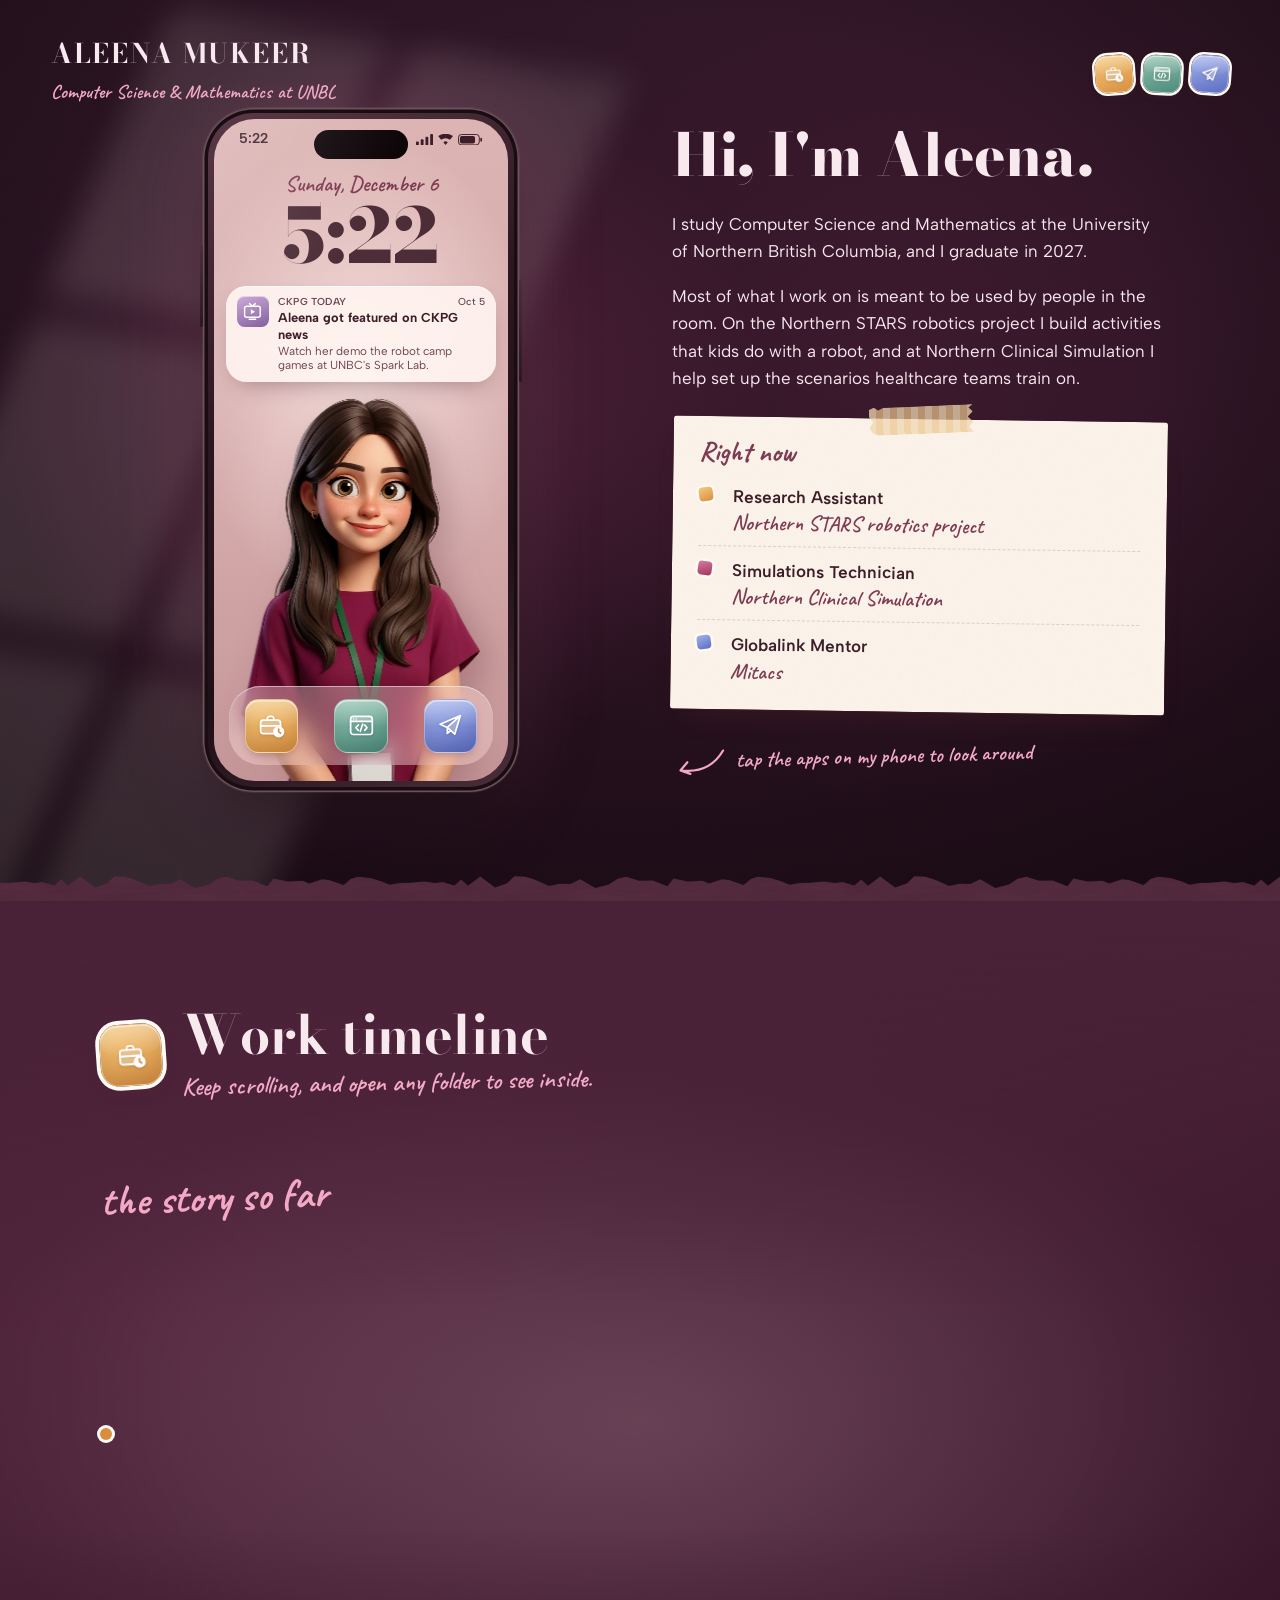
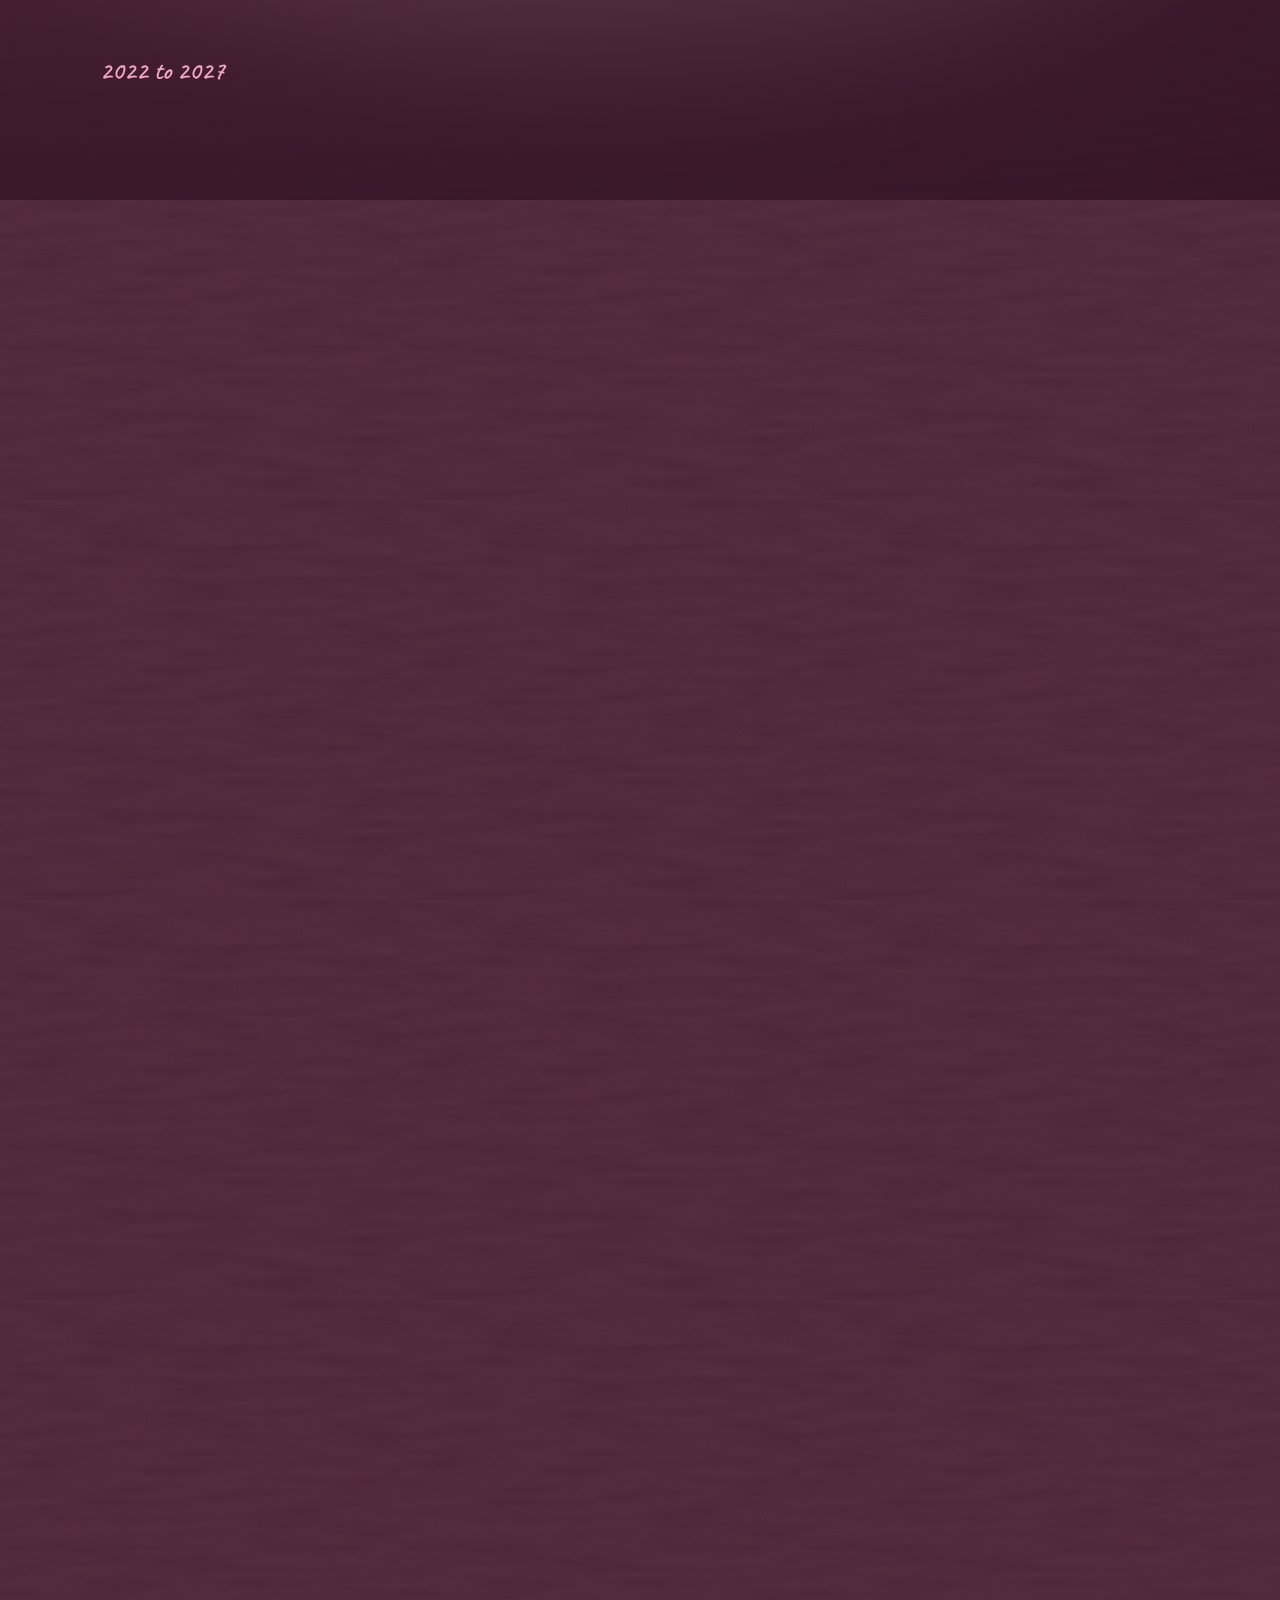
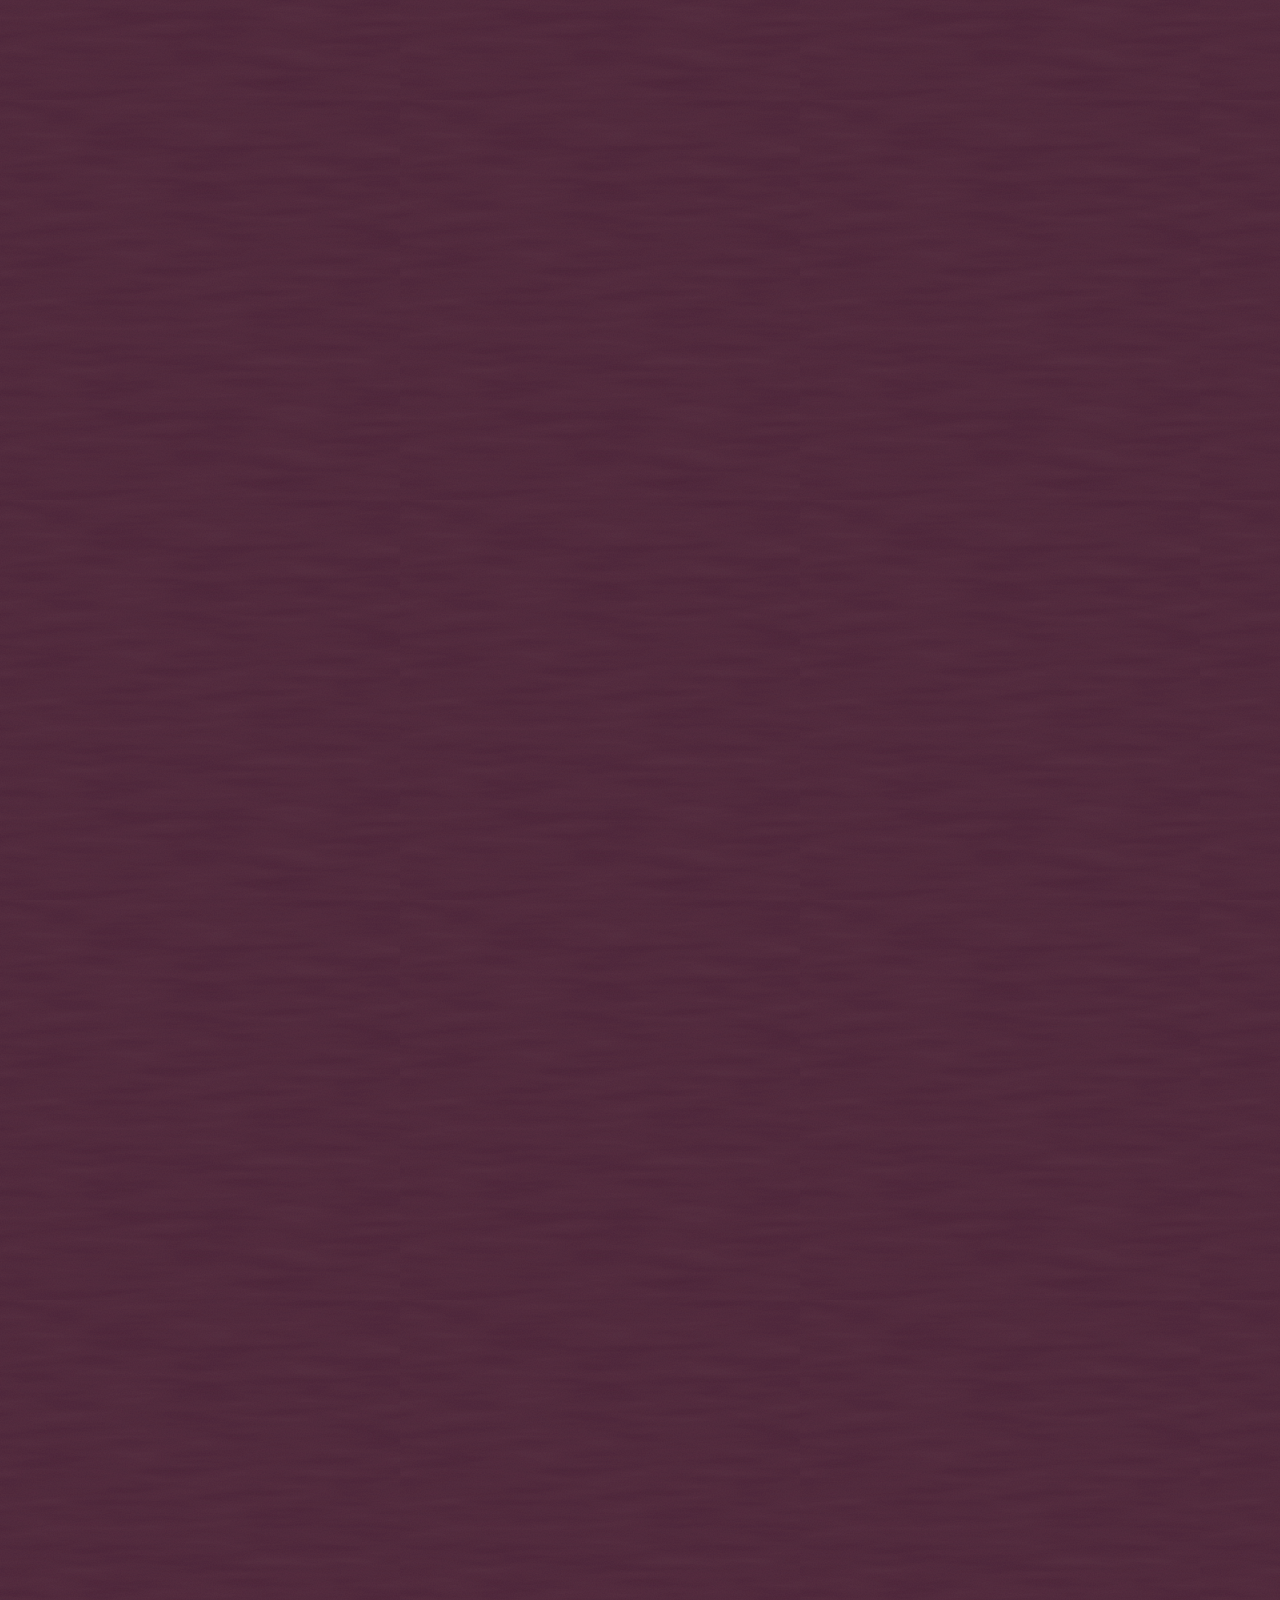
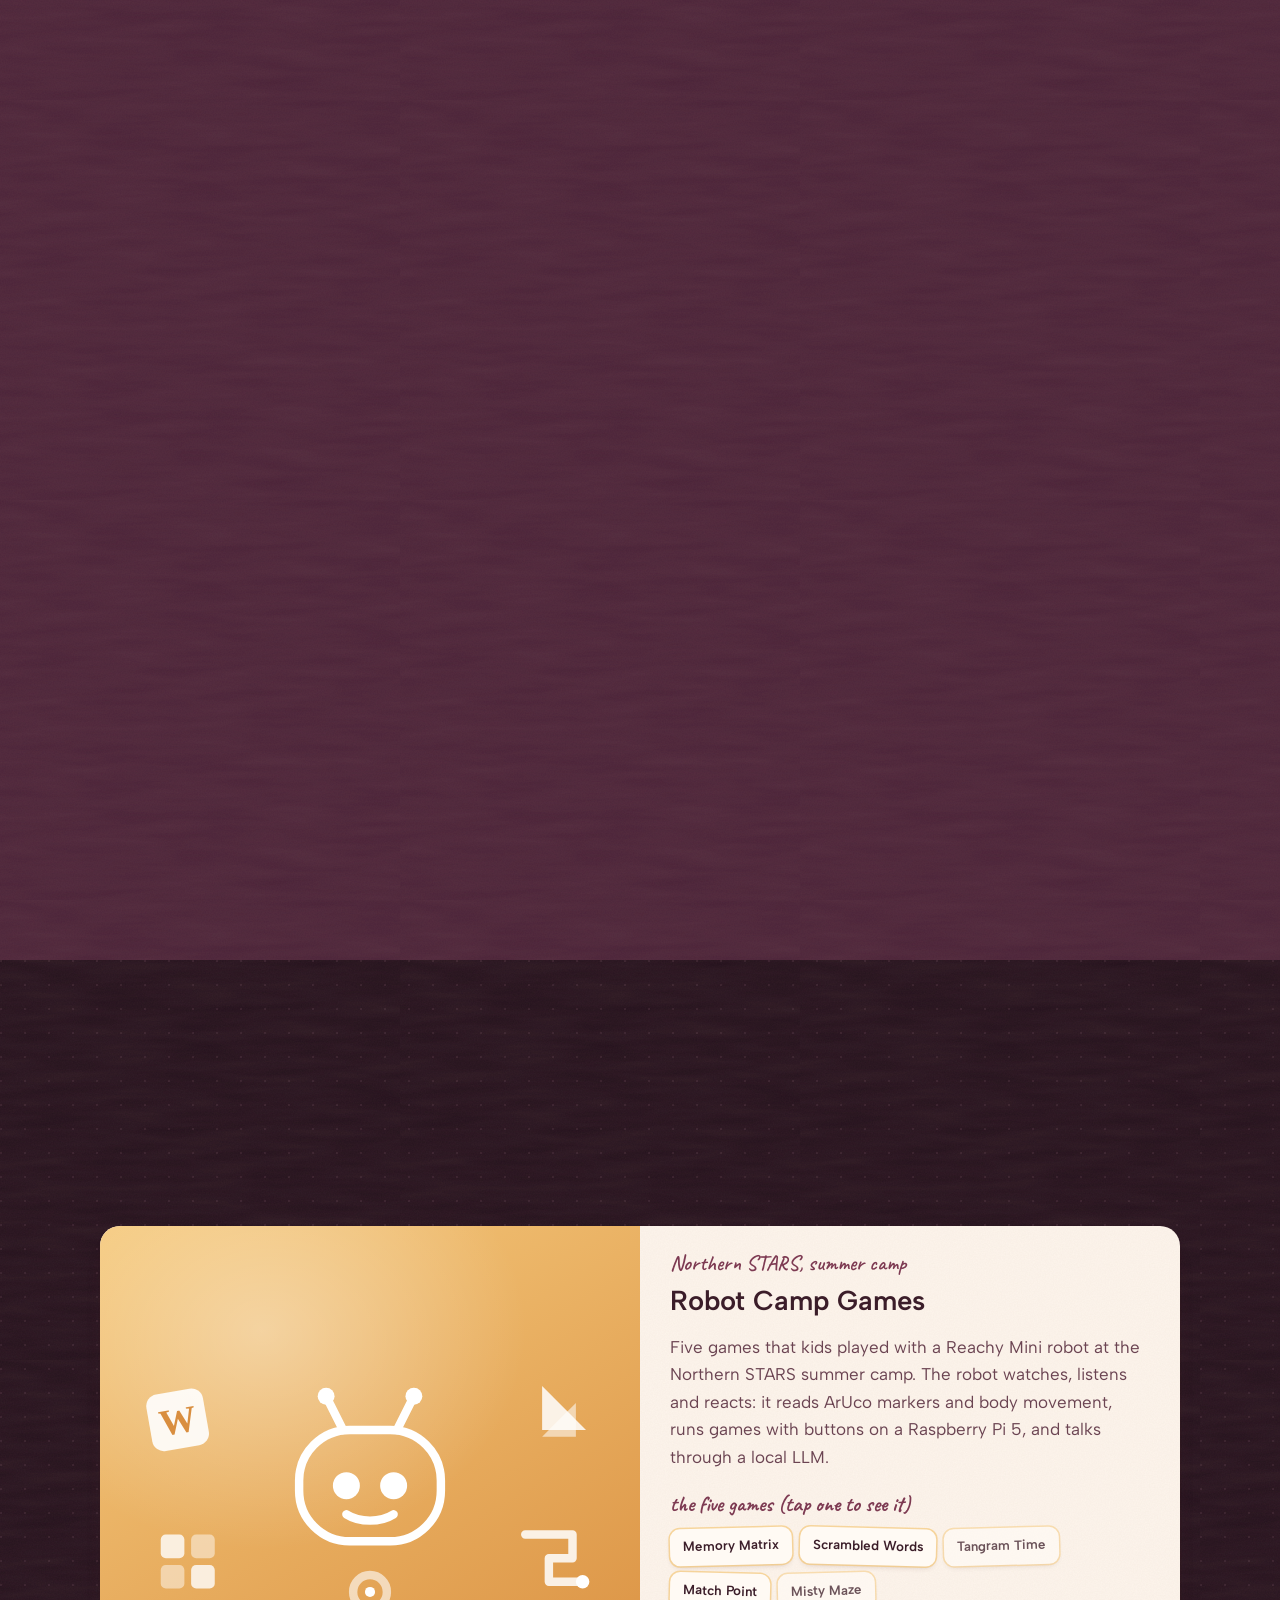
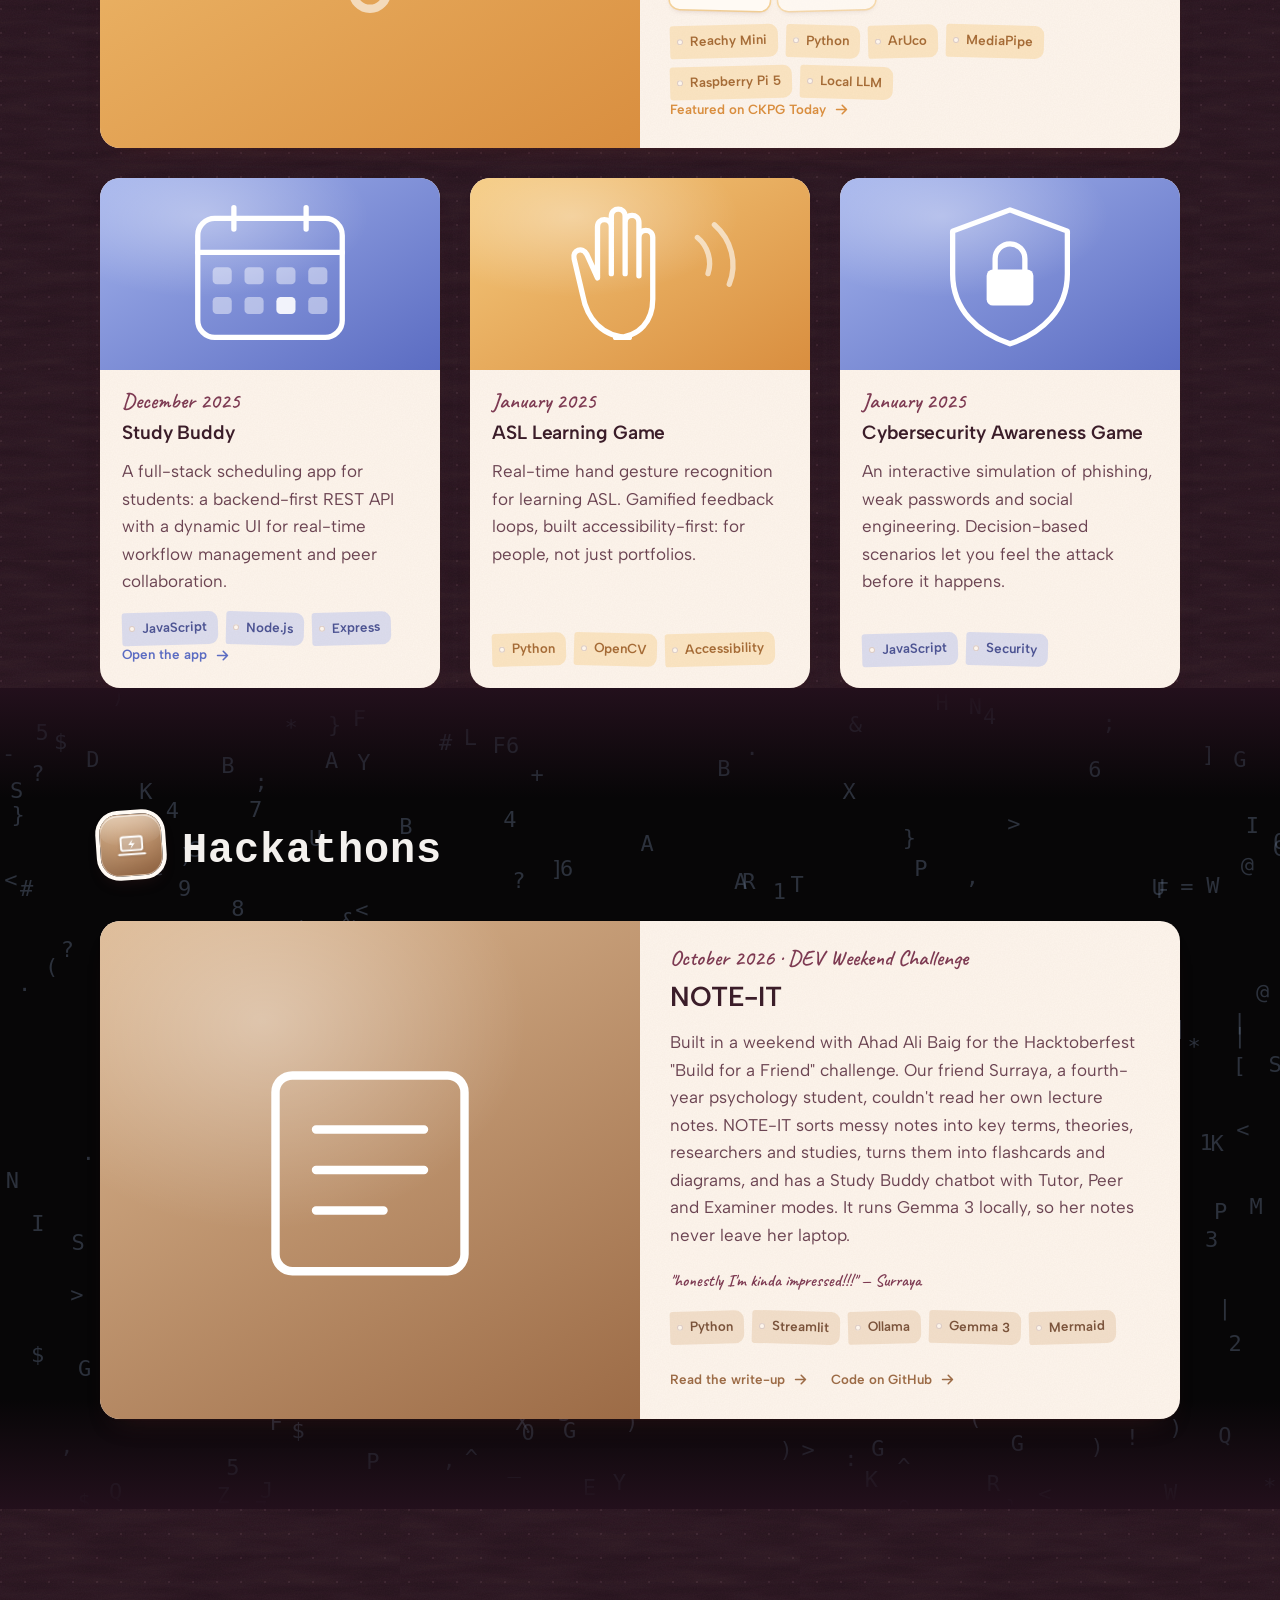
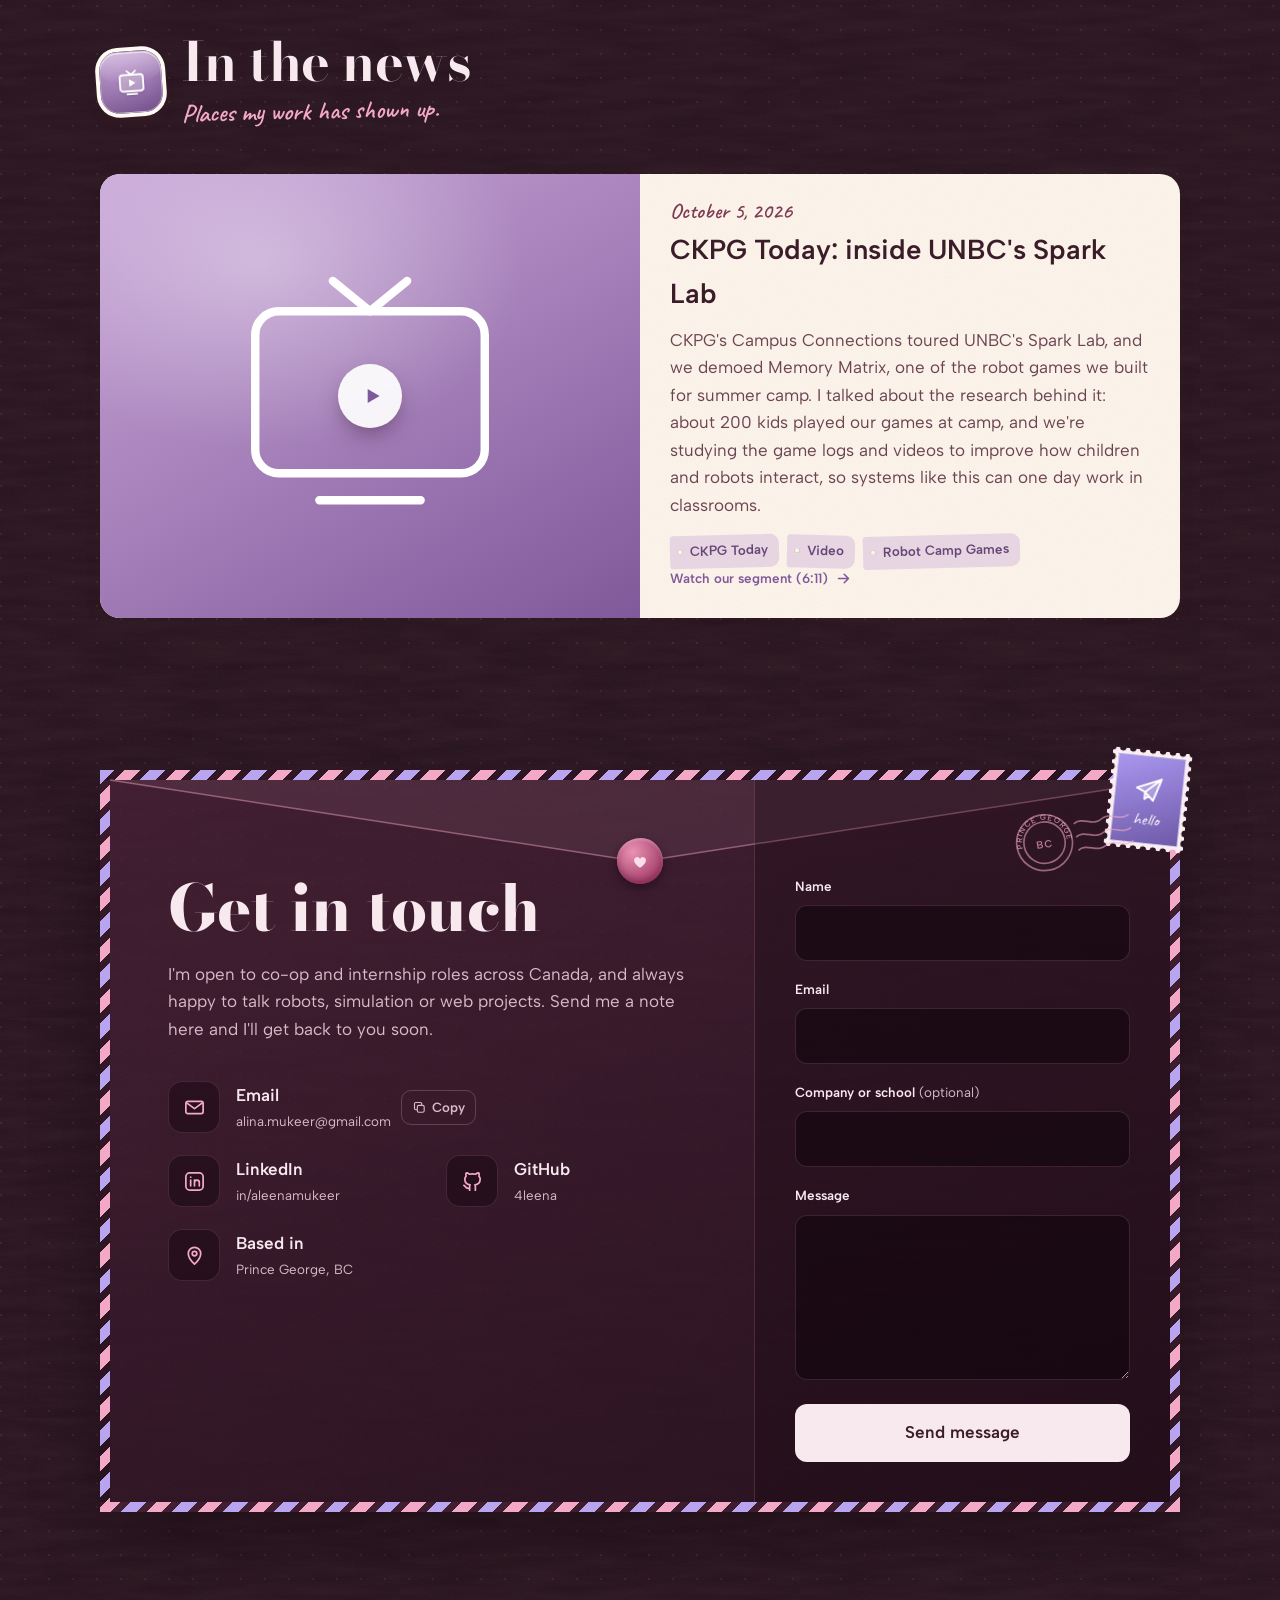
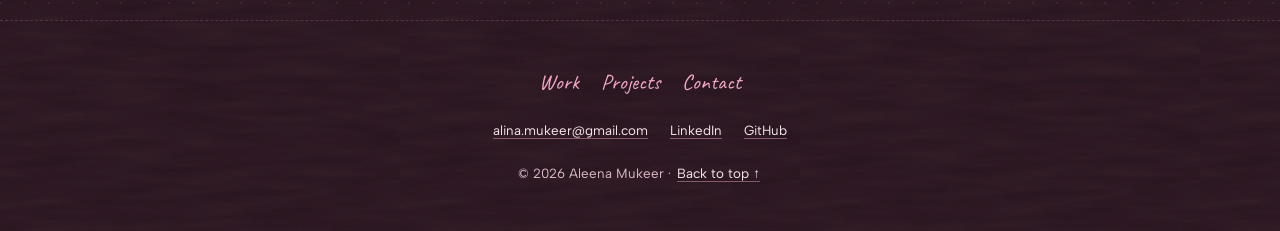
==== commit d0d0bb51: "Add rotating notifications to the hero phone lock screen One notification is always shown below the " ====
--- a/index.html
+++ b/index.html
@@ -63,6 +63,8 @@
       <li><a href="#top"><span class="m-dot" style="--c:#d97a9b"></span>Home</a></li>
       <li><a href="#timeline"><span class="m-dot" style="--c:#e0a25a"></span>Work timeline</a></li>
       <li><a href="#projects"><span class="m-dot" style="--c:#5aa08c"></span>Projects</a></li>
+      <li><a href="#hackathons"><span class="m-dot" style="--c:#9c6b46"></span>Hackathons</a></li>
+      <li><a href="#news"><span class="m-dot" style="--c:#80599a"></span>In the news</a></li>
       <li data-needs="recommendations"><a href="#recommendations"><span class="m-dot" style="--c:#c0567f"></span>Recommendations</a></li>
       <li><a href="#contact"><span class="m-dot" style="--c:#8a7ae0"></span>Get in touch</a></li>
     </ul>
@@ -93,6 +95,7 @@
             <p class="lock-date"></p>
             <p class="lock-time"></p>
           </div>
+          <div class="notif-slot"></div>
       <div class="stage">
         <button class="figure" type="button" aria-label="Aleena, illustrated. She turns to follow your cursor. Press to say hi.">
           <span class="body"><span class="breath">
@@ -413,6 +416,7 @@
           <p class="pc-games-label">the five games (tap one to see it)</p>
           <ul class="pc-games"><li><button class="game-chip" type="button" data-game="memory-matrix" aria-haspopup="dialog">Memory Matrix</button></li><li><button class="game-chip" type="button" data-game="scrambled-words" aria-haspopup="dialog">Scrambled Words</button></li><li><button class="game-chip" type="button" data-game="tangram-time" aria-haspopup="dialog">Tangram Time</button></li><li><button class="game-chip" type="button" data-game="match-point" aria-haspopup="dialog">Match Point</button></li><li><button class="game-chip" type="button" data-game="misty-maze" aria-haspopup="dialog">Misty Maze</button></li></ul>
           <ul class="tags"><li>Reachy Mini</li><li>Python</li><li>ArUco</li><li>MediaPipe</li><li>Raspberry Pi 5</li><li>Local LLM</li></ul>
+          <a class="pc-link" href="#news">Featured on CKPG Today<svg class="pc-arrow" viewBox="0 0 24 24" aria-hidden="true"><path d="M5 12h14M13 6l6 6-6 6"/></svg></a>
         </div>
       </article>
       <article class="pcard contact reveal" data-href="https://study-buddy-unbc.netlify.app/calendar">
@@ -447,6 +451,65 @@
           <h3>Cybersecurity Awareness Game</h3>
           <p class="pc-desc">An interactive simulation of phishing, weak passwords and social engineering. Decision-based scenarios let you feel the attack before it happens.</p>
           <ul class="tags"><li>JavaScript</li><li>Security</li></ul>
+        </div>
+      </article>
+    </div>
+  </div>
+</section>
+
+<!-- ===================================================== HACKATHONS -->
+<section class="block hack-rain" id="hackathons" aria-labelledby="hack-title">
+  <canvas class="rain" aria-hidden="true"></canvas>
+  <div class="inner">
+    <div class="section-head reveal">
+      <span class="tile cafe" aria-hidden="true"><svg viewBox="0 0 32 32"> <rect class="fl" x="5" y="7" width="22" height="14" rx="2.5"/> <rect class="ln" x="5" y="7" width="22" height="14" rx="2.5"/> <path class="ln" d="M2.5 25h27"/> <g class="ac"><path class="wh" d="M17.2 9.5l-4.6 6h3.6l-1.4 4.2 4.6-6h-3.6z"/></g> </svg></span>
+      <div>
+        <h2 id="hack-title"><span class="mono">Hackathons</span></h2>
+      </div>
+    </div>
+    <div class="pgrid">
+      <article class="pcard feature cafe reveal" data-href="https://dev.to/alina_mukeer_d776b0f91241/she-couldnt-read-her-own-notes-so-we-built-her-note-it-5aia">
+        <div class="pc-media pin-left" data-src="assets/hackathons/note-it.jpg">
+          <svg class="pc-art" viewBox="0 0 320 180" aria-hidden="true"><rect x="104" y="34" width="112" height="116" rx="10" fill="none" stroke="#fff" stroke-width="5" stroke-linejoin="round"/><path d="M128 66h64M128 90h64M128 114h40" fill="none" stroke="#fff" stroke-width="5" stroke-linecap="round"/></svg>
+        </div>
+        <div class="pc-body">
+          <p class="pc-when">October 2026 · DEV Weekend Challenge</p>
+          <h3>NOTE-IT</h3>
+          <p class="pc-desc">Built in a weekend with Ahad Ali Baig for the Hacktoberfest "Build for a Friend" challenge. Our friend Surraya, a fourth-year psychology student, couldn't read her own lecture notes. NOTE-IT sorts messy notes into key terms, theories, researchers and studies, turns them into flashcards and diagrams, and has a Study Buddy chatbot with Tutor, Peer and Examiner modes. It runs Gemma 3 locally, so her notes never leave her laptop.</p>
+          <p class="pc-note">"honestly I'm kinda impressed!!!" — Surraya</p>
+          <ul class="tags"><li>Python</li><li>Streamlit</li><li>Ollama</li><li>Gemma 3</li><li>Mermaid</li></ul>
+          <div class="pc-links">
+            <a class="pc-link" href="https://dev.to/alina_mukeer_d776b0f91241/she-couldnt-read-her-own-notes-so-we-built-her-note-it-5aia" target="_blank" rel="noopener">Read the write-up<svg class="pc-arrow" viewBox="0 0 24 24" aria-hidden="true"><path d="M5 12h14M13 6l6 6-6 6"/></svg><span class="visually-hidden"> (NOTE-IT on DEV, opens in a new tab)</span></a>
+            <a class="pc-link" href="https://github.com/4leena/NOTE-IT" target="_blank" rel="noopener">Code on GitHub<svg class="pc-arrow" viewBox="0 0 24 24" aria-hidden="true"><path d="M5 12h14M13 6l6 6-6 6"/></svg><span class="visually-hidden"> (opens in a new tab)</span></a>
+          </div>
+        </div>
+      </article>
+    </div>
+  </div>
+</section>
+
+<!-- ===================================================== IN THE NEWS -->
+<section class="block" id="news" aria-labelledby="news-title">
+  <div class="inner">
+    <div class="section-head reveal">
+      <span class="tile lilac" aria-hidden="true"><svg viewBox="0 0 32 32"> <rect class="fl" x="4" y="8" width="24" height="17" rx="3"/> <rect class="ln" x="4" y="8" width="24" height="17" rx="3"/> <path class="ln" d="M11.5 4l4.5 4 4.5-4M11 28h10"/> <g class="ac"><path class="wh" d="M13.5 12.6v7.8l6.6-3.9z"/></g> </svg></span>
+      <div>
+        <h2 id="news-title">In the news</h2>
+        <p>Places my work has shown up.</p>
+      </div>
+    </div>
+    <div class="pgrid">
+      <article class="pcard feature news lilac reveal" data-href="https://www.youtube.com/watch?v=OYCFVhrDmuc&amp;t=371s">
+        <div class="pc-media" data-src="assets/featured/ckpg-spark-lab.jpg">
+          <svg class="pc-art" viewBox="0 0 320 180" aria-hidden="true"><rect x="92" y="40" width="136" height="96" rx="14" fill="none" stroke="#fff" stroke-width="5" stroke-linejoin="round"/><path d="M138 22l22 18 22-18M130 152h60" fill="none" stroke="#fff" stroke-width="5" stroke-linecap="round" stroke-linejoin="round"/></svg>
+          <span class="pc-play" aria-hidden="true"><svg viewBox="0 0 24 24"><path d="M8 5.5v13l11-6.5z"/></svg></span>
+        </div>
+        <div class="pc-body">
+          <p class="pc-when">October 5, 2026</p>
+          <h3>CKPG Today: inside UNBC's Spark Lab</h3>
+          <p class="pc-desc">CKPG's Campus Connections toured UNBC's Spark Lab, and we demoed Memory Matrix, one of the robot games we built for summer camp. I talked about the research behind it: about 200 kids played our games at camp, and we're studying the game logs and videos to improve how children and robots interact, so systems like this can one day work in classrooms.</p>
+          <ul class="tags"><li>CKPG Today</li><li>Video</li><li>Robot Camp Games</li></ul>
+          <a class="pc-link" href="https://www.youtube.com/watch?v=OYCFVhrDmuc&amp;t=371s" target="_blank" rel="noopener">Watch our segment (6:11)<svg class="pc-arrow" viewBox="0 0 24 24" aria-hidden="true"><path d="M5 12h14M13 6l6 6-6 6"/></svg><span class="visually-hidden"> (CKPG video on YouTube, opens in a new tab)</span></a>
         </div>
       </article>
     </div>
@@ -781,10 +844,29 @@
   </article>
 </template>
 
+<!-- Notifications on her phone: one pops up a few seconds after the page loads, then a new one every minute.
+     Each <a> is one notification. Set href to the section it opens, the app's colour with class (lilac, cafe, proj, work, recs, contact),
+     and the app name, title and text. Put the real date it happened in data-date (YYYY-MM-DD): it shows as "2d ago",
+     or as the date once it's more than a week old. Leave data-date out for things with no single date. Newest first. -->
+<template id="phone-notifs">
+  <a class="notif lilac" href="#news">
+    <span class="n-ico" aria-hidden="true"><svg viewBox="0 0 32 32"><rect x="4" y="8" width="24" height="17" rx="3"/><path d="M11.5 4l4.5 4 4.5-4M11 28h10"/><path class="f" d="M13.5 12.6v7.8l6.6-3.9z"/></svg></span>
+    <span class="n-body"><span class="n-app">CKPG Today<span class="n-when" data-date="2026-10-05"></span></span><strong>Aleena got featured on CKPG news</strong><span class="n-text">Watch her demo the robot camp games at UNBC's Spark Lab.</span></span>
+  </a>
+  <a class="notif cafe" href="#hackathons">
+    <span class="n-ico" aria-hidden="true"><svg viewBox="0 0 32 32"><rect x="5" y="7" width="22" height="14" rx="2.5"/><path d="M2.5 25h27"/><path class="f" d="M17.2 9.5l-4.6 6h3.6l-1.4 4.2 4.6-6h-3.6z"/></svg></span>
+    <span class="n-body"><span class="n-app">DEV<span class="n-when" data-date="2026-10-04"></span></span><strong>Aleena submitted NOTE-IT to the weekend hackathon</strong><span class="n-text">A study tool built for a friend who couldn't read her own notes.</span></span>
+  </a>
+  <a class="notif work" href="#projects">
+    <span class="n-ico" aria-hidden="true"><svg viewBox="0 0 32 32"><rect x="4" y="6" width="24" height="20" rx="3"/><path d="M4 11.5h24M12.5 15.5L9.8 18.5l2.7 3M19.5 15.5l2.7 3-2.7 3"/></svg></span>
+    <span class="n-body"><span class="n-app">Projects</span><strong>About 200 kids played Aleena's robot games</strong><span class="n-text">Five games with a Reachy Mini robot at summer camp.</span></span>
+  </a>
+</template>
+
 <!-- Game gallery for the Robot Camp Games project -->
 <template id="game-memory-matrix" data-title="Memory Matrix">
-  <!-- TODO: edit the description, and add photos as assets/games/memory-matrix-1.jpg, -2.jpg, -3.jpg (the gallery shows whichever exist) -->
-  <p class="g-text">[Add a short description of Memory Matrix: what the kids do, and how the robot plays along.]</p>
+  <!-- TODO: add photos as assets/games/memory-matrix-1.jpg, -2.jpg, -3.jpg (the gallery shows whichever exist) -->
+  <p class="g-text">A two-player memory game, a bit like Simon. Each kid scans a name card and the robot greets them by the player name they picked. Then nine buttons light up in a sequence, and players take turns repeating it, 20 seconds each, for up to 12 rounds while the chain keeps growing.</p>
   <figure data-src="assets/games/memory-matrix-1.jpg"><figcaption>[Caption for photo 1]</figcaption></figure>
   <figure data-src="assets/games/memory-matrix-2.jpg"><figcaption>[Caption for photo 2]</figcaption></figure>
   <figure data-src="assets/games/memory-matrix-3.jpg"><figcaption>[Caption for photo 3]</figcaption></figure>
--- a/css/styles.css
+++ b/css/styles.css
@@ -538,6 +538,8 @@
 #timeline { --tape: rgba(240, 190, 120, .75); }
 #projects { --tape: rgba(150, 196, 178, .78); }
 #recommendations { --tape: rgba(222, 142, 170, .72); }
+#hackathons { --tape: rgba(220, 184, 146, .78); }
+#news { --tape: rgba(201, 166, 216, .75); }
 
 
 /* tags look like little paper luggage labels */
@@ -1023,6 +1025,23 @@
   .pcard.feature { flex-direction: column; }
   .pcard.feature .pc-media { flex: none; aspect-ratio: 16 / 9; min-height: 0; }
 }
+
+/* more than one link on a card */
+.pc-links { display: flex; flex-wrap: wrap; gap: 6px 22px; margin-top: 18px; }
+.pc-links .pc-link { margin-top: 0; }
+/* screenshots whose important part is top-left (app UIs) */
+.pc-media.pin-left img { object-position: left top; }
+
+/* In the news: video features get a play button over the thumbnail */
+.pc-play {
+  position: absolute; z-index: 2; left: 50%; top: 50%; translate: -50% -50%; display: grid; place-items: center;
+  width: 64px; height: 64px; border-radius: 50%; background: rgba(255, 255, 255, .92); color: var(--c2);
+  box-shadow: 0 10px 24px -8px rgba(40, 10, 30, .55);
+  transition: scale .4s cubic-bezier(.2, .8, .2, 1), background-color .3s ease, color .3s ease;
+}
+.pc-play svg { width: 26px; height: 26px; margin-left: 4px; fill: currentColor; }
+.pcard:hover .pc-play, .pcard:focus-within .pc-play { scale: 1.12; background: var(--c2); color: #fff; }
+@media (prefers-reduced-motion: reduce) { .pc-play { transition: none; } }
 
 /* game chips are buttons that open the gallery */
 .game-chip {
@@ -1527,3 +1546,61 @@
   .hint-arrow { rotate: 0deg; }
 }
 .gt-li-email { grid-column: 1 / -1; }
+
+/* =====================================================================
+   Hackathons: a dark band with letters raining behind it
+   ===================================================================== */
+.block.hack-rain {
+  overflow: hidden; padding-bottom: clamp(70px, 10vh, 110px);
+  background: linear-gradient(var(--page), #070607 110px, #070607 calc(100% - 110px), var(--page));
+}
+.hack-rain .rain {
+  position: absolute; inset: 0; width: 100%; height: 100%; pointer-events: none;
+  -webkit-mask: linear-gradient(transparent, #000 110px, #000 calc(100% - 110px), transparent);
+          mask: linear-gradient(transparent, #000 110px, #000 calc(100% - 110px), transparent);
+}
+.hack-rain .inner { position: relative; z-index: 1; }
+.hack-rain .mono {
+  font-family: ui-monospace, "SF Mono", Menlo, Consolas, monospace; font-weight: 700; letter-spacing: .02em;
+  font-size: .78em; color: #f4f1ee;
+}
+
+/* =====================================================================
+   Phone notifications: an iOS-style banner that pops up below the
+   lock-screen clock now and then, linking to a section of the site
+   ===================================================================== */
+.notif-slot { position: absolute; z-index: 5; top: calc(var(--pw) * .53); left: 4%; right: 4%; pointer-events: none; transition: opacity .25s ease; }
+/* when she speaks, her speech bubble comes first */
+.screen:has(.bubble.show) .notif-slot { opacity: 0; }
+.notif {
+  display: flex; align-items: flex-start; gap: calc(var(--pw) * .03);
+  padding: calc(var(--pw) * .03) calc(var(--pw) * .035);
+  border-radius: calc(var(--pw) * .065);
+  background: rgba(255, 246, 242, .88);
+  -webkit-backdrop-filter: blur(16px) saturate(1.4); backdrop-filter: blur(16px) saturate(1.4);
+  box-shadow: inset 0 1px 0 rgba(255, 255, 255, .6), 0 10px 24px -10px rgba(70, 25, 40, .45);
+  color: var(--ink); text-decoration: none; pointer-events: auto;
+  translate: 0 calc(var(--pw) * .05); scale: .94; opacity: 0;
+  transition: translate .5s cubic-bezier(.2, 1.2, .4, 1), opacity .35s ease, scale .4s cubic-bezier(.2, 1.2, .4, 1);
+}
+.notif.in { translate: 0 0; scale: 1; opacity: 1; }
+.notif:not(.in) { position: absolute; top: 0; left: 0; right: 0; }   /* the outgoing one fades in place while the next rises in */
+.notif:hover { scale: 1.02; }
+.notif:active { scale: .98; }
+.notif:focus-visible { outline: 2px solid var(--c2); outline-offset: 3px; }
+.n-ico {
+  flex: none; display: grid; place-items: center;
+  width: calc(var(--pw) * .1); height: calc(var(--pw) * .1); border-radius: 24%;
+  background: linear-gradient(160deg, var(--c1), var(--c2));
+  box-shadow: inset 0 1px 0 rgba(255, 255, 255, .5);
+}
+.n-ico svg { width: 66%; height: 66%; fill: none; stroke: #fff; stroke-width: 2.2; stroke-linecap: round; stroke-linejoin: round; }
+.n-ico svg .f { fill: #fff; stroke: none; }
+.n-body { display: flex; flex-direction: column; min-width: 0; line-height: 1.25; }
+.n-app { display: flex; justify-content: space-between; gap: 8px; font-size: calc(var(--pw) * .032); font-weight: 600; letter-spacing: .02em; text-transform: uppercase; color: var(--ink-soft); }
+.n-when { text-transform: none; letter-spacing: 0; font-weight: 500; }
+.notif strong { margin-top: 2px; font-size: calc(var(--pw) * .041); font-weight: 700; }
+.n-text { margin-top: 1px; font-size: calc(var(--pw) * .037); color: var(--ink-soft); }
+@media (prefers-reduced-motion: reduce) {
+  .notif { translate: none; scale: none; transition: opacity .3s ease; }
+}
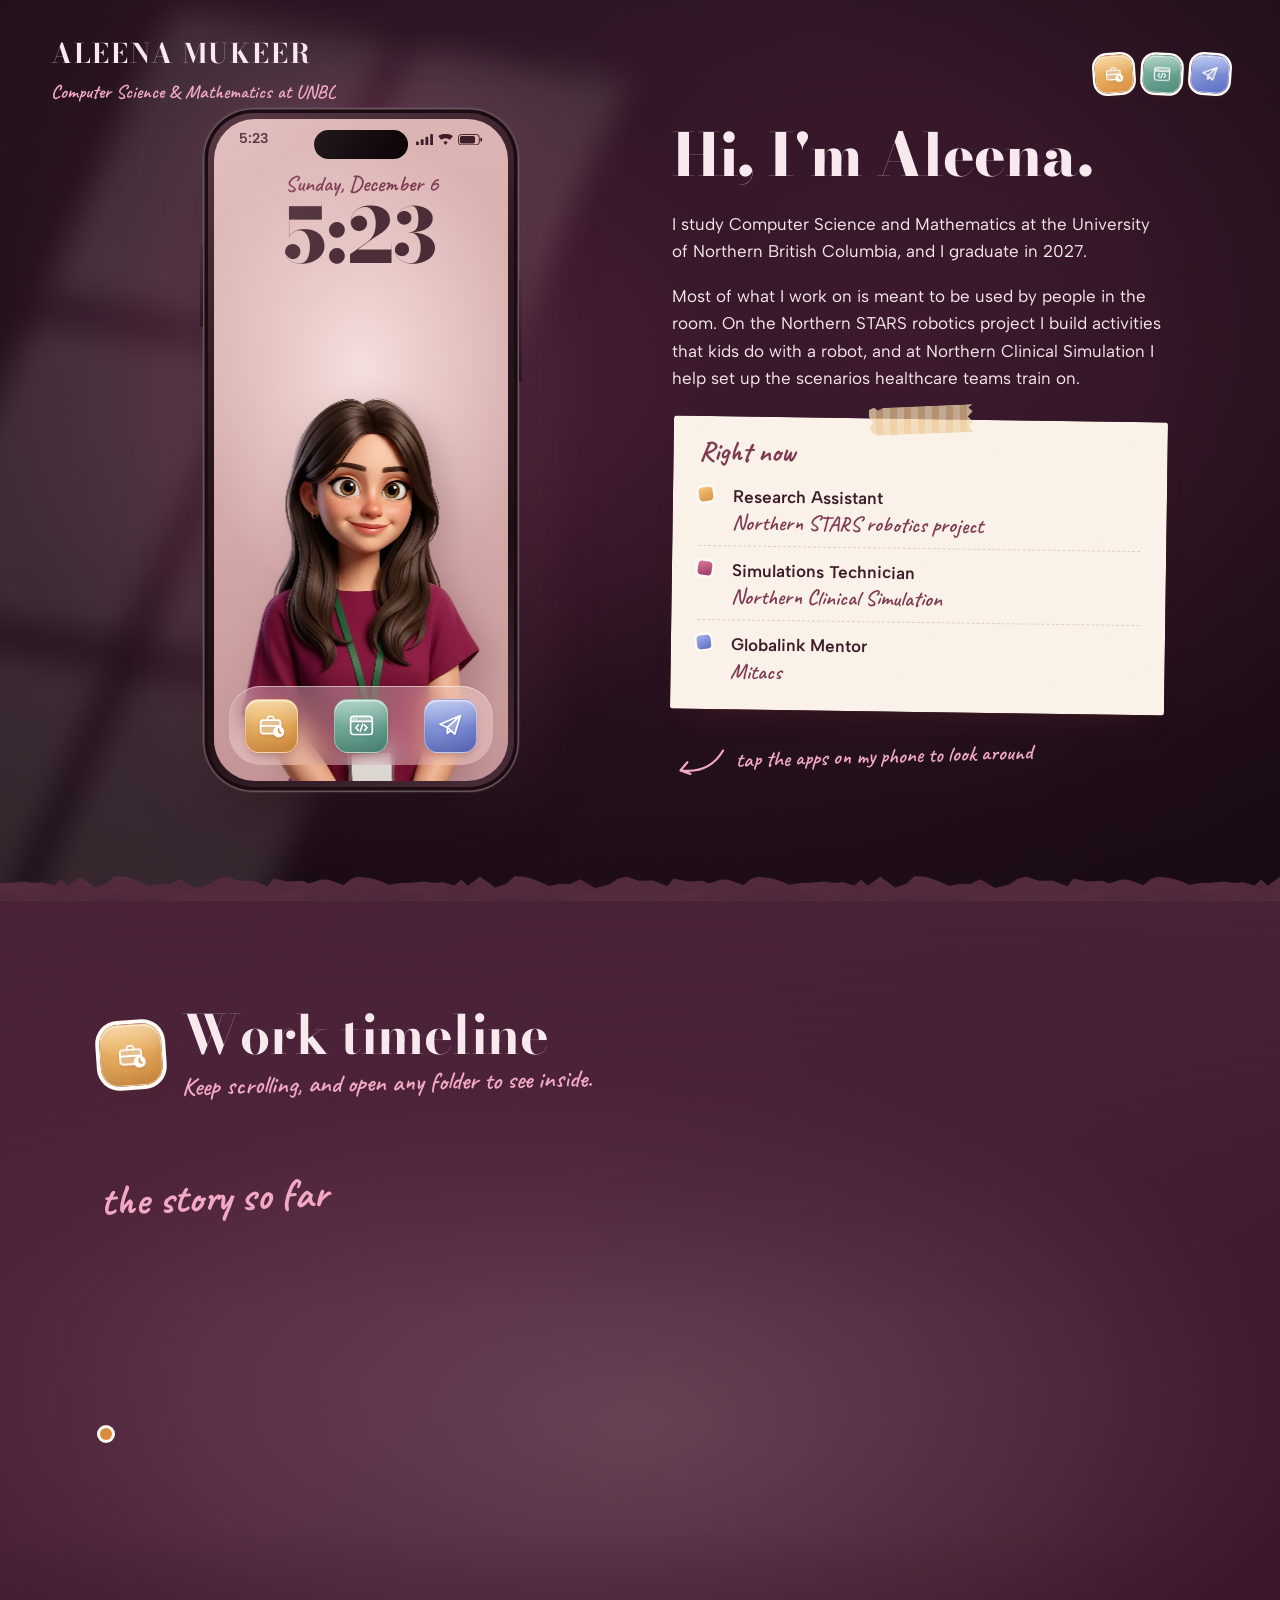
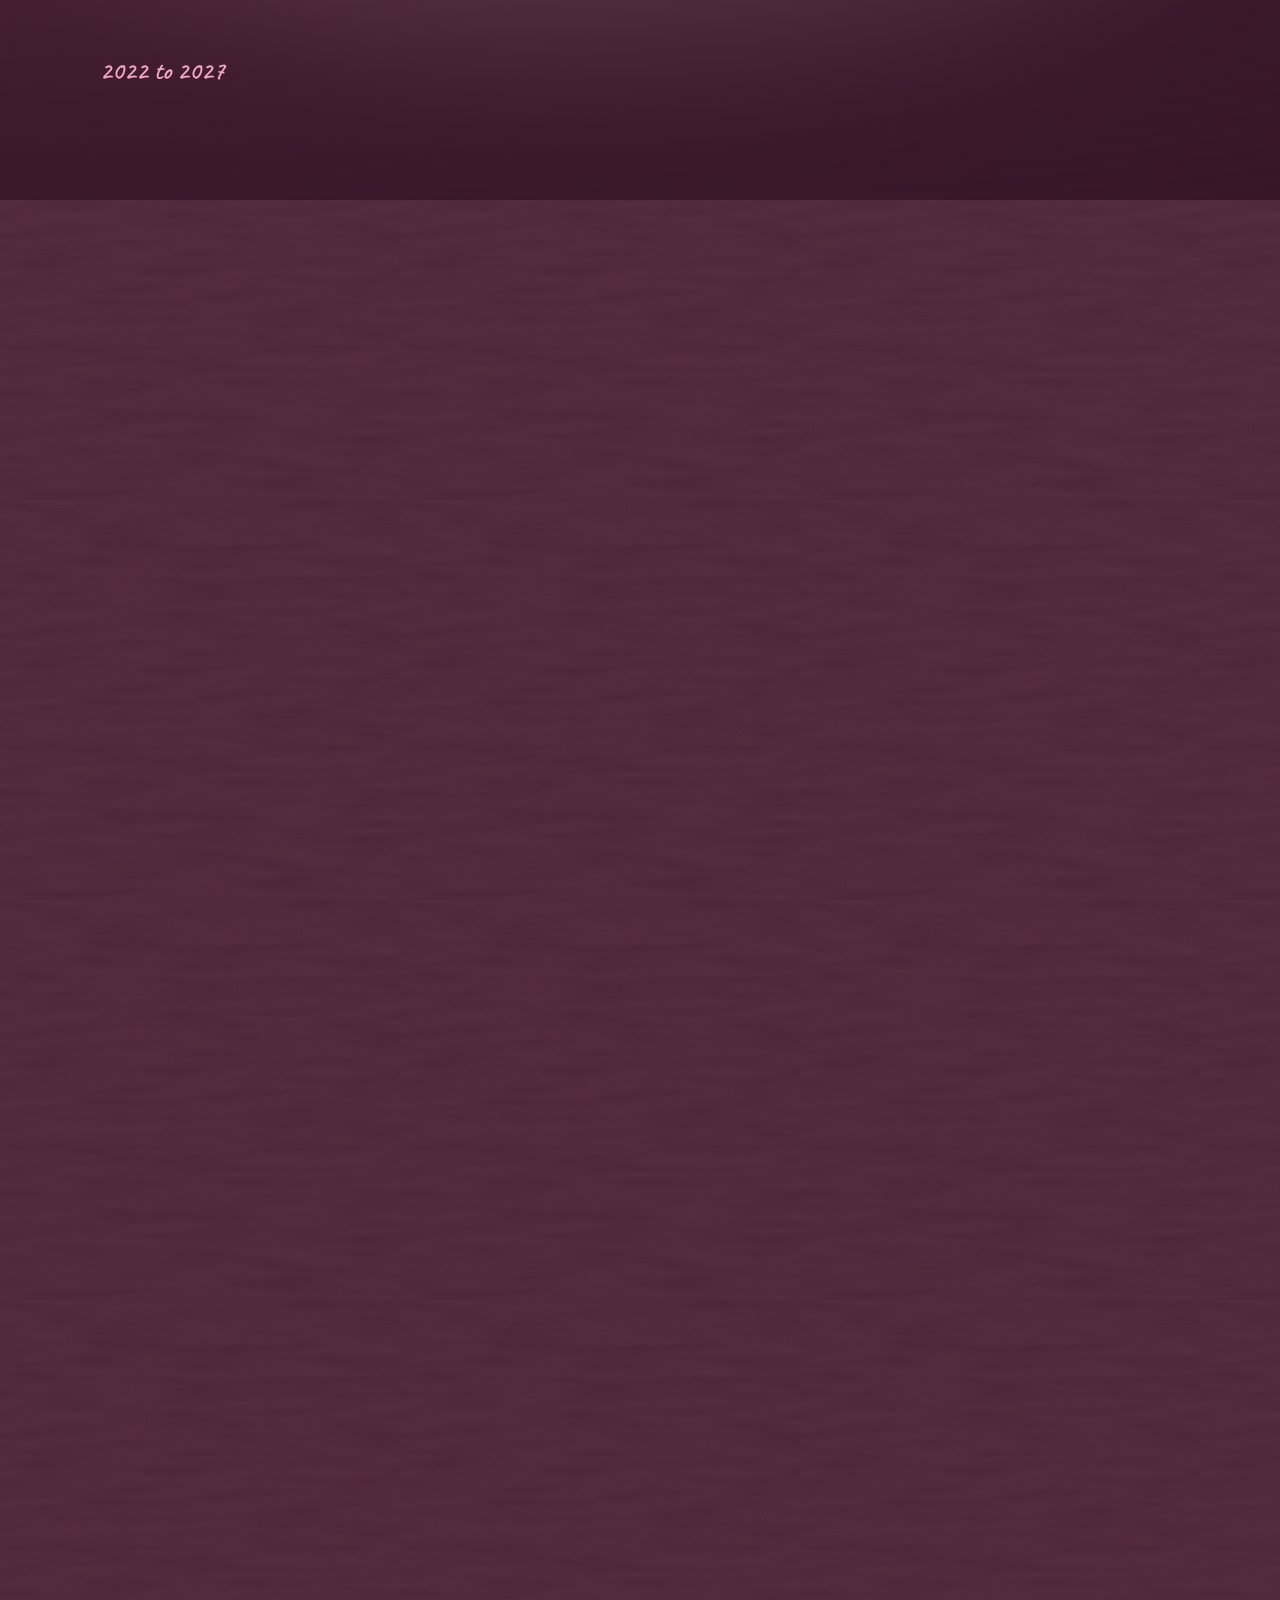
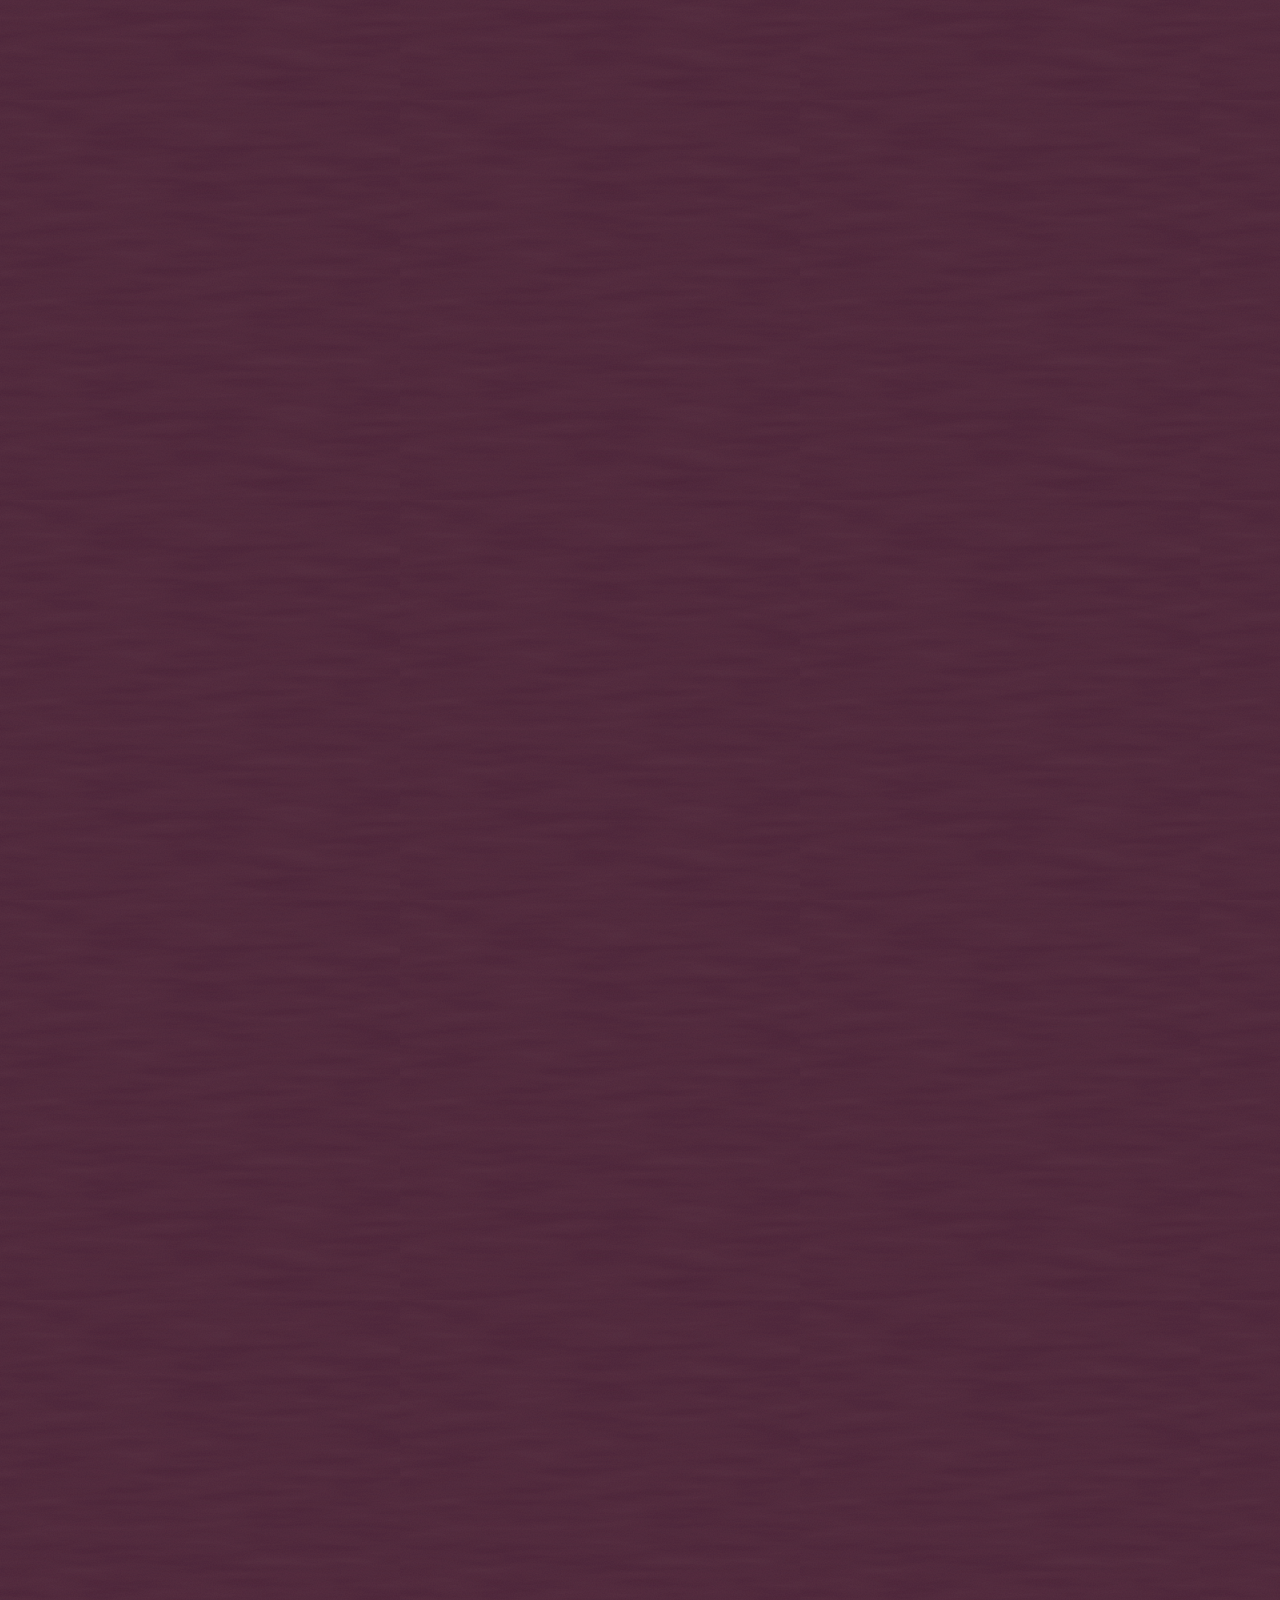
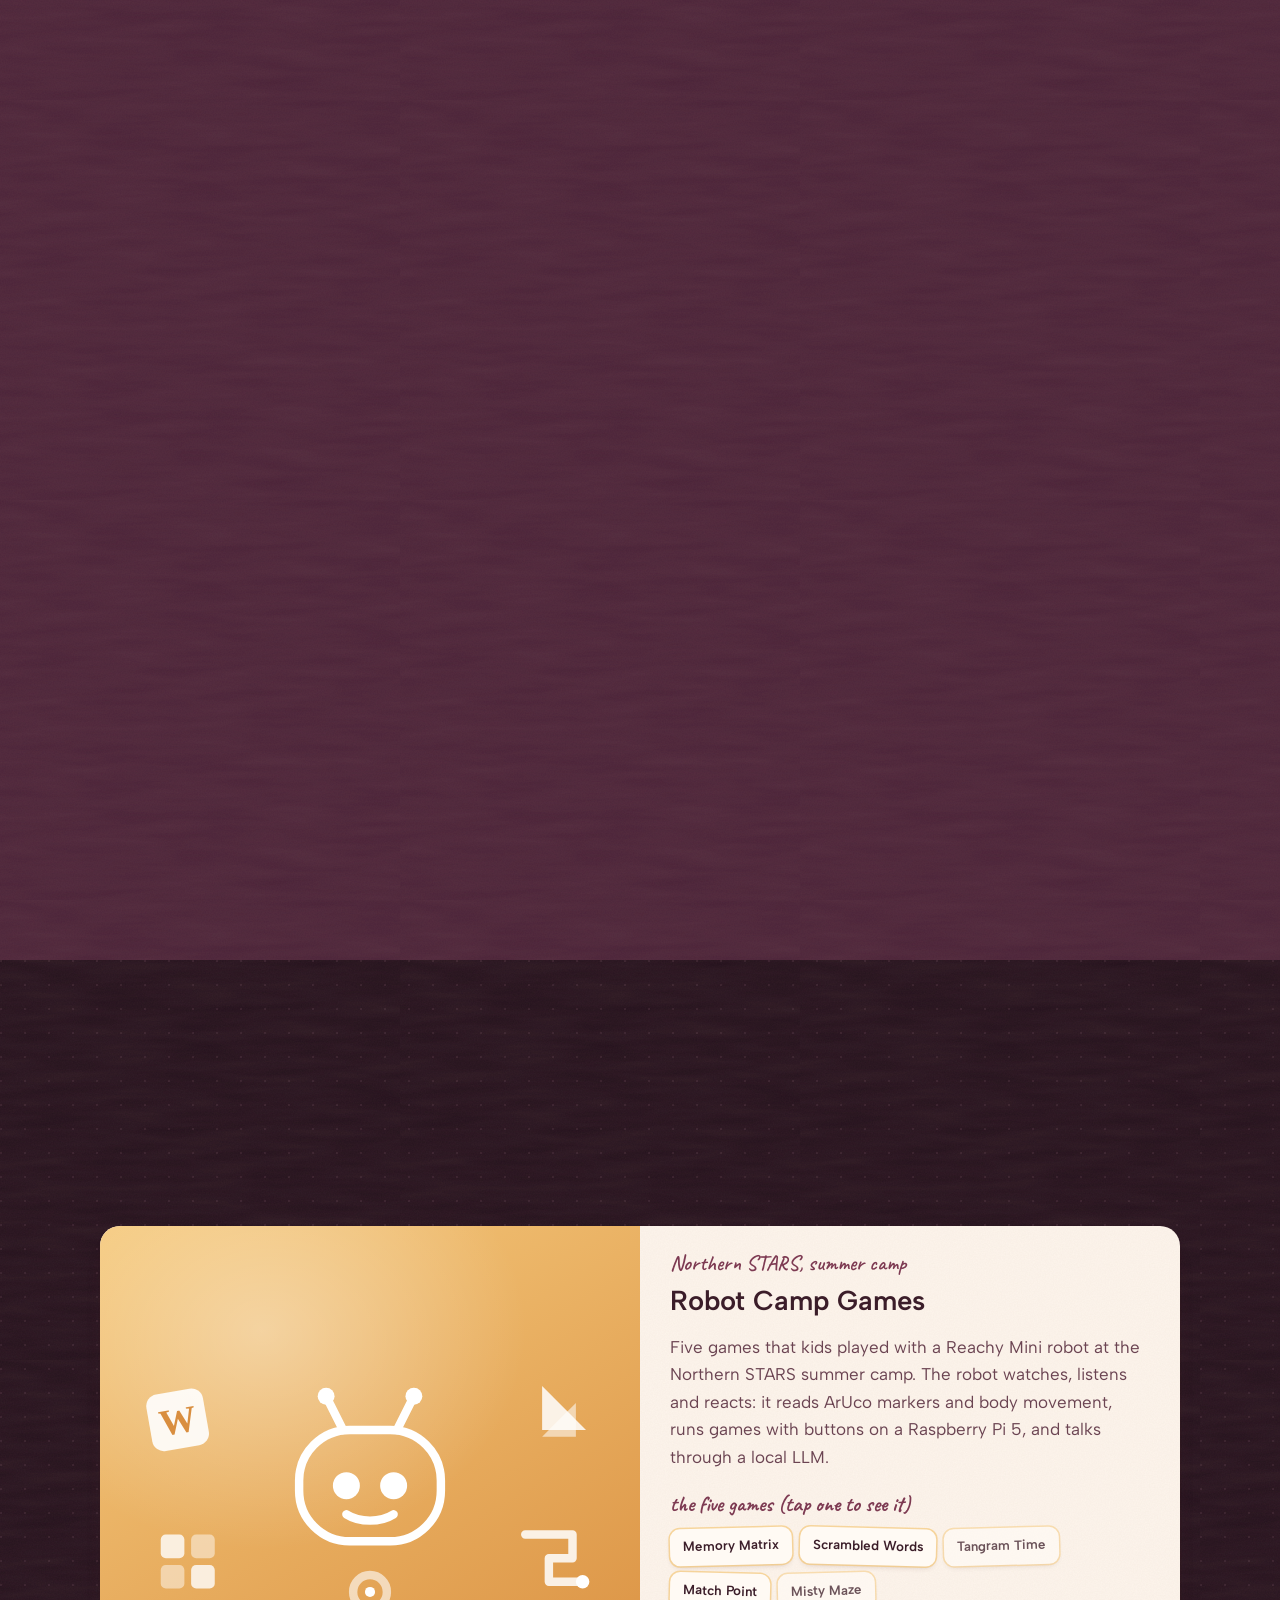
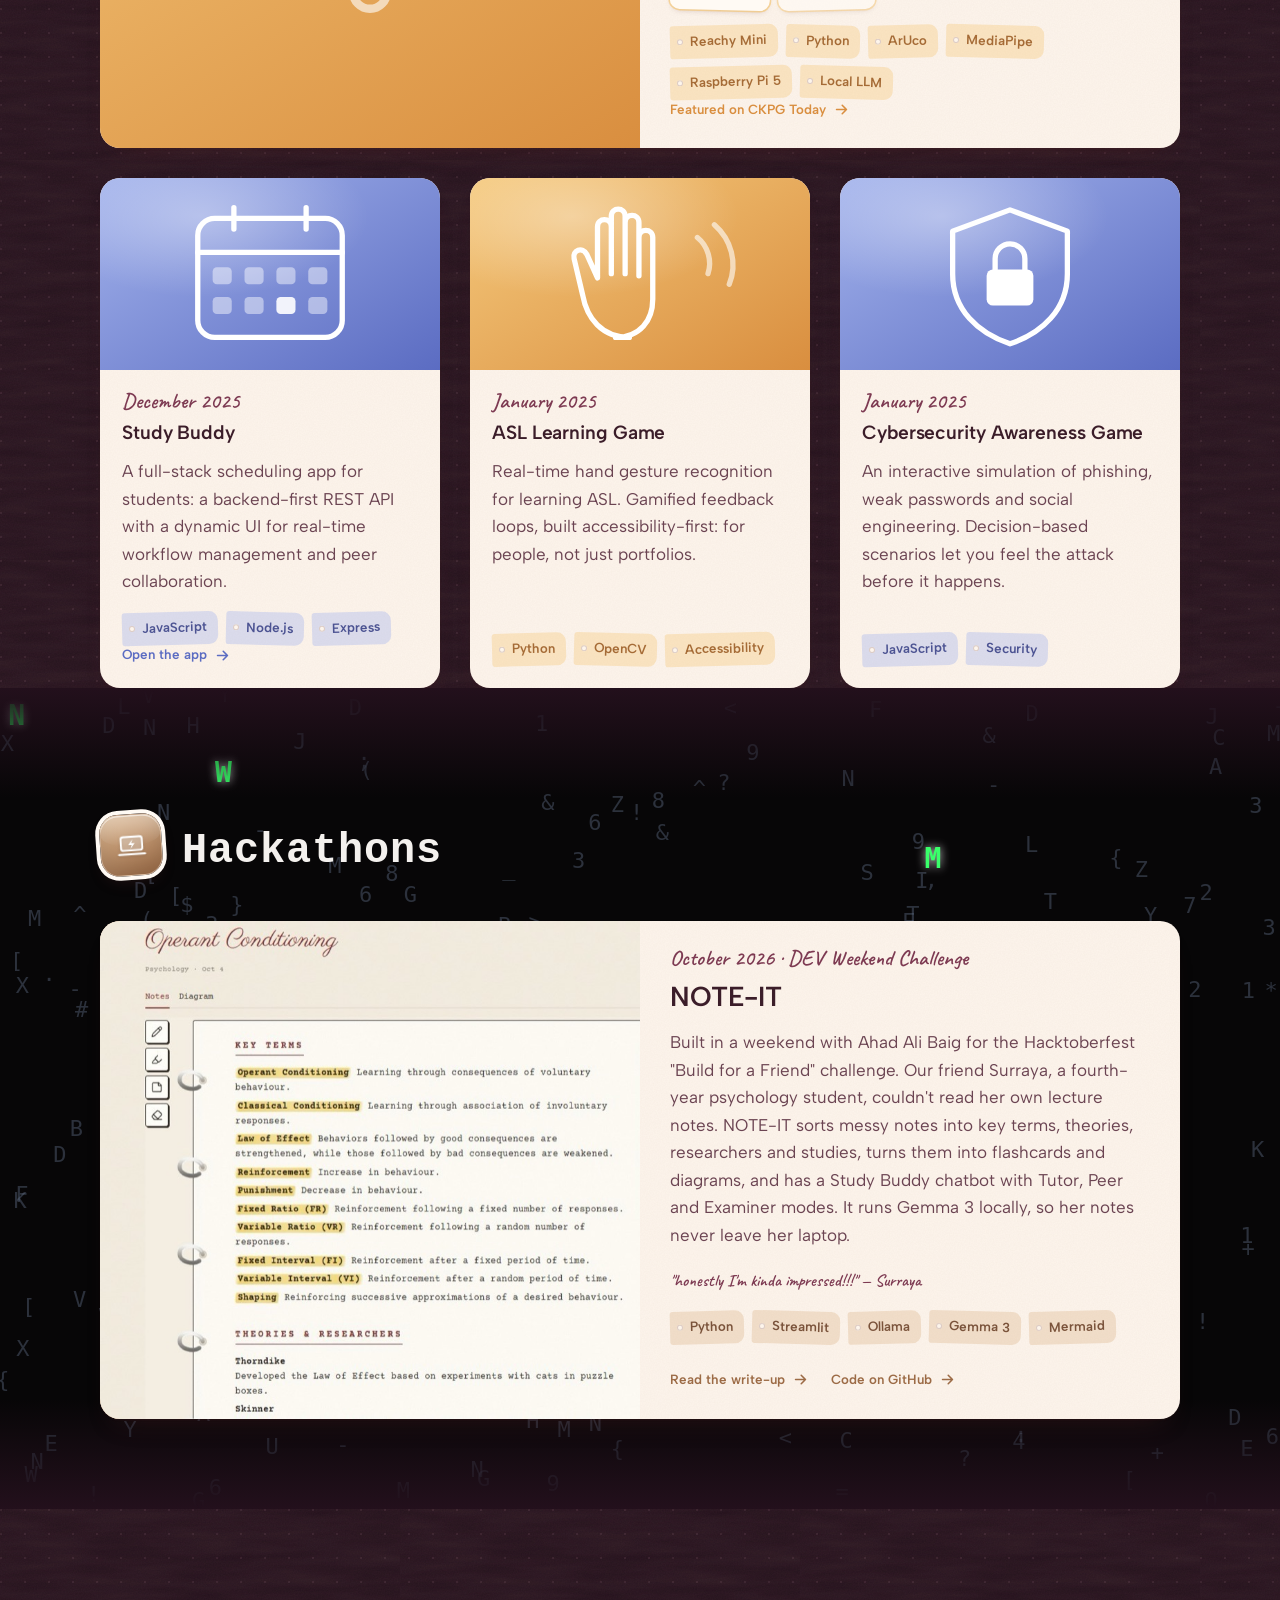
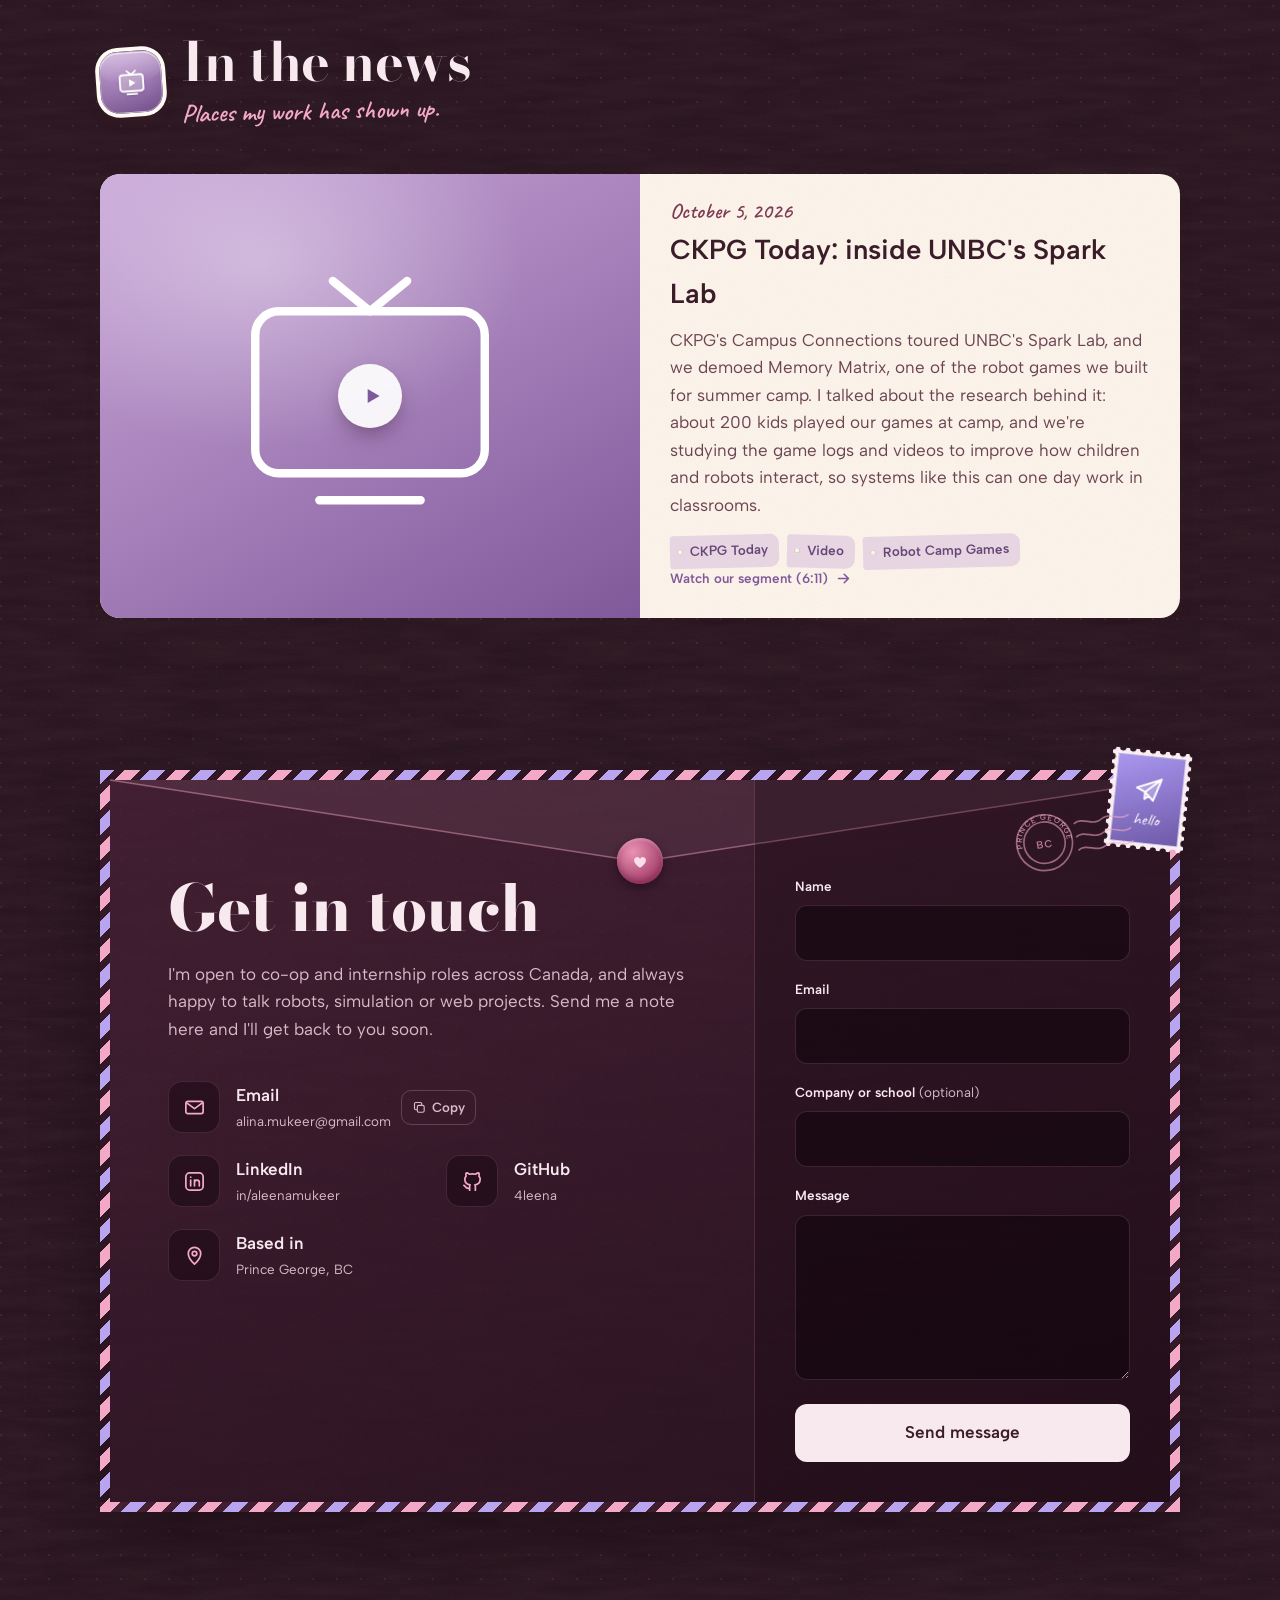
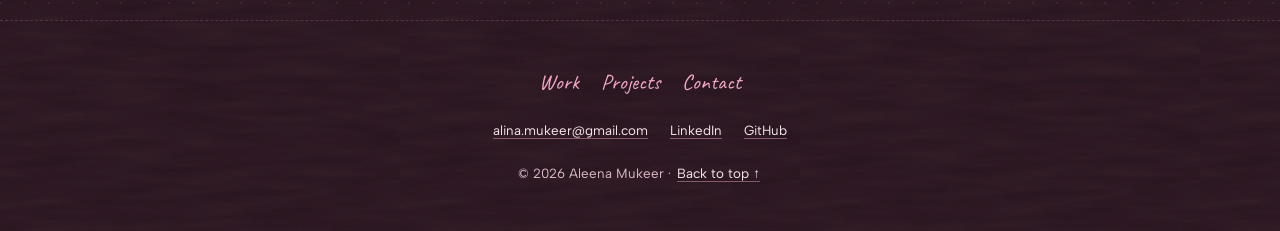
==== commit c48f5fbf: "Add Hackathons section with NOTE-IT and falling-letters background Adds a Hackathons section with th" ====
--- a/index.html
+++ b/index.html
@@ -95,7 +95,6 @@
             <p class="lock-date"></p>
             <p class="lock-time"></p>
           </div>
-          <div class="notif-slot"></div>
       <div class="stage">
         <button class="figure" type="button" aria-label="Aleena, illustrated. She turns to follow your cursor. Press to say hi.">
           <span class="body"><span class="breath">
@@ -844,25 +843,6 @@
   </article>
 </template>
 
-<!-- Notifications on her phone: one pops up a few seconds after the page loads, then a new one every minute.
-     Each <a> is one notification. Set href to the section it opens, the app's colour with class (lilac, cafe, proj, work, recs, contact),
-     and the app name, title and text. Put the real date it happened in data-date (YYYY-MM-DD): it shows as "2d ago",
-     or as the date once it's more than a week old. Leave data-date out for things with no single date. Newest first. -->
-<template id="phone-notifs">
-  <a class="notif lilac" href="#news">
-    <span class="n-ico" aria-hidden="true"><svg viewBox="0 0 32 32"><rect x="4" y="8" width="24" height="17" rx="3"/><path d="M11.5 4l4.5 4 4.5-4M11 28h10"/><path class="f" d="M13.5 12.6v7.8l6.6-3.9z"/></svg></span>
-    <span class="n-body"><span class="n-app">CKPG Today<span class="n-when" data-date="2026-10-05"></span></span><strong>Aleena got featured on CKPG news</strong><span class="n-text">Watch her demo the robot camp games at UNBC's Spark Lab.</span></span>
-  </a>
-  <a class="notif cafe" href="#hackathons">
-    <span class="n-ico" aria-hidden="true"><svg viewBox="0 0 32 32"><rect x="5" y="7" width="22" height="14" rx="2.5"/><path d="M2.5 25h27"/><path class="f" d="M17.2 9.5l-4.6 6h3.6l-1.4 4.2 4.6-6h-3.6z"/></svg></span>
-    <span class="n-body"><span class="n-app">DEV<span class="n-when" data-date="2026-10-04"></span></span><strong>Aleena submitted NOTE-IT to the weekend hackathon</strong><span class="n-text">A study tool built for a friend who couldn't read her own notes.</span></span>
-  </a>
-  <a class="notif work" href="#projects">
-    <span class="n-ico" aria-hidden="true"><svg viewBox="0 0 32 32"><rect x="4" y="6" width="24" height="20" rx="3"/><path d="M4 11.5h24M12.5 15.5L9.8 18.5l2.7 3M19.5 15.5l2.7 3-2.7 3"/></svg></span>
-    <span class="n-body"><span class="n-app">Projects</span><strong>About 200 kids played Aleena's robot games</strong><span class="n-text">Five games with a Reachy Mini robot at summer camp.</span></span>
-  </a>
-</template>
-
 <!-- Game gallery for the Robot Camp Games project -->
 <template id="game-memory-matrix" data-title="Memory Matrix">
   <!-- TODO: add photos as assets/games/memory-matrix-1.jpg, -2.jpg, -3.jpg (the gallery shows whichever exist) -->
--- a/css/styles.css
+++ b/css/styles.css
@@ -1564,43 +1564,3 @@
   font-family: ui-monospace, "SF Mono", Menlo, Consolas, monospace; font-weight: 700; letter-spacing: .02em;
   font-size: .78em; color: #f4f1ee;
 }
-
-/* =====================================================================
-   Phone notifications: an iOS-style banner that pops up below the
-   lock-screen clock now and then, linking to a section of the site
-   ===================================================================== */
-.notif-slot { position: absolute; z-index: 5; top: calc(var(--pw) * .53); left: 4%; right: 4%; pointer-events: none; transition: opacity .25s ease; }
-/* when she speaks, her speech bubble comes first */
-.screen:has(.bubble.show) .notif-slot { opacity: 0; }
-.notif {
-  display: flex; align-items: flex-start; gap: calc(var(--pw) * .03);
-  padding: calc(var(--pw) * .03) calc(var(--pw) * .035);
-  border-radius: calc(var(--pw) * .065);
-  background: rgba(255, 246, 242, .88);
-  -webkit-backdrop-filter: blur(16px) saturate(1.4); backdrop-filter: blur(16px) saturate(1.4);
-  box-shadow: inset 0 1px 0 rgba(255, 255, 255, .6), 0 10px 24px -10px rgba(70, 25, 40, .45);
-  color: var(--ink); text-decoration: none; pointer-events: auto;
-  translate: 0 calc(var(--pw) * .05); scale: .94; opacity: 0;
-  transition: translate .5s cubic-bezier(.2, 1.2, .4, 1), opacity .35s ease, scale .4s cubic-bezier(.2, 1.2, .4, 1);
-}
-.notif.in { translate: 0 0; scale: 1; opacity: 1; }
-.notif:not(.in) { position: absolute; top: 0; left: 0; right: 0; }   /* the outgoing one fades in place while the next rises in */
-.notif:hover { scale: 1.02; }
-.notif:active { scale: .98; }
-.notif:focus-visible { outline: 2px solid var(--c2); outline-offset: 3px; }
-.n-ico {
-  flex: none; display: grid; place-items: center;
-  width: calc(var(--pw) * .1); height: calc(var(--pw) * .1); border-radius: 24%;
-  background: linear-gradient(160deg, var(--c1), var(--c2));
-  box-shadow: inset 0 1px 0 rgba(255, 255, 255, .5);
-}
-.n-ico svg { width: 66%; height: 66%; fill: none; stroke: #fff; stroke-width: 2.2; stroke-linecap: round; stroke-linejoin: round; }
-.n-ico svg .f { fill: #fff; stroke: none; }
-.n-body { display: flex; flex-direction: column; min-width: 0; line-height: 1.25; }
-.n-app { display: flex; justify-content: space-between; gap: 8px; font-size: calc(var(--pw) * .032); font-weight: 600; letter-spacing: .02em; text-transform: uppercase; color: var(--ink-soft); }
-.n-when { text-transform: none; letter-spacing: 0; font-weight: 500; }
-.notif strong { margin-top: 2px; font-size: calc(var(--pw) * .041); font-weight: 700; }
-.n-text { margin-top: 1px; font-size: calc(var(--pw) * .037); color: var(--ink-soft); }
-@media (prefers-reduced-motion: reduce) {
-  .notif { translate: none; scale: none; transition: opacity .3s ease; }
-}
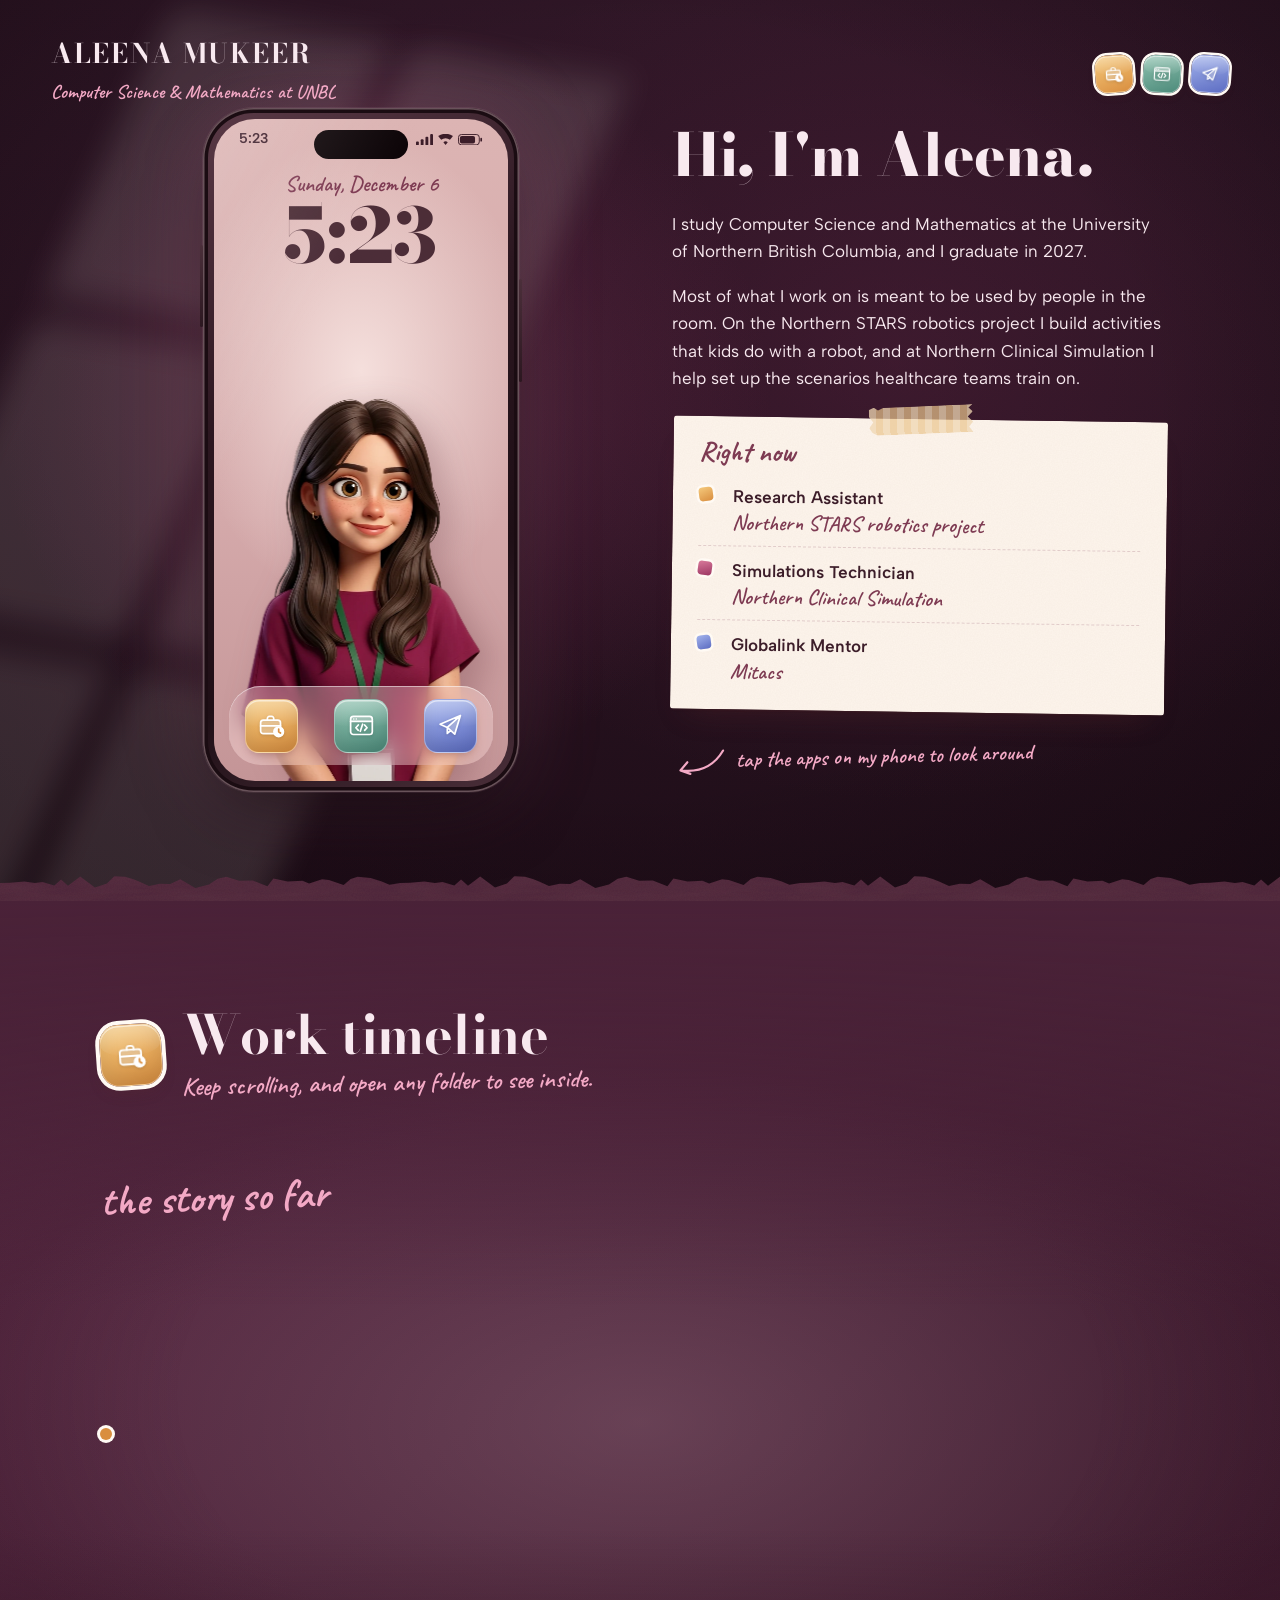
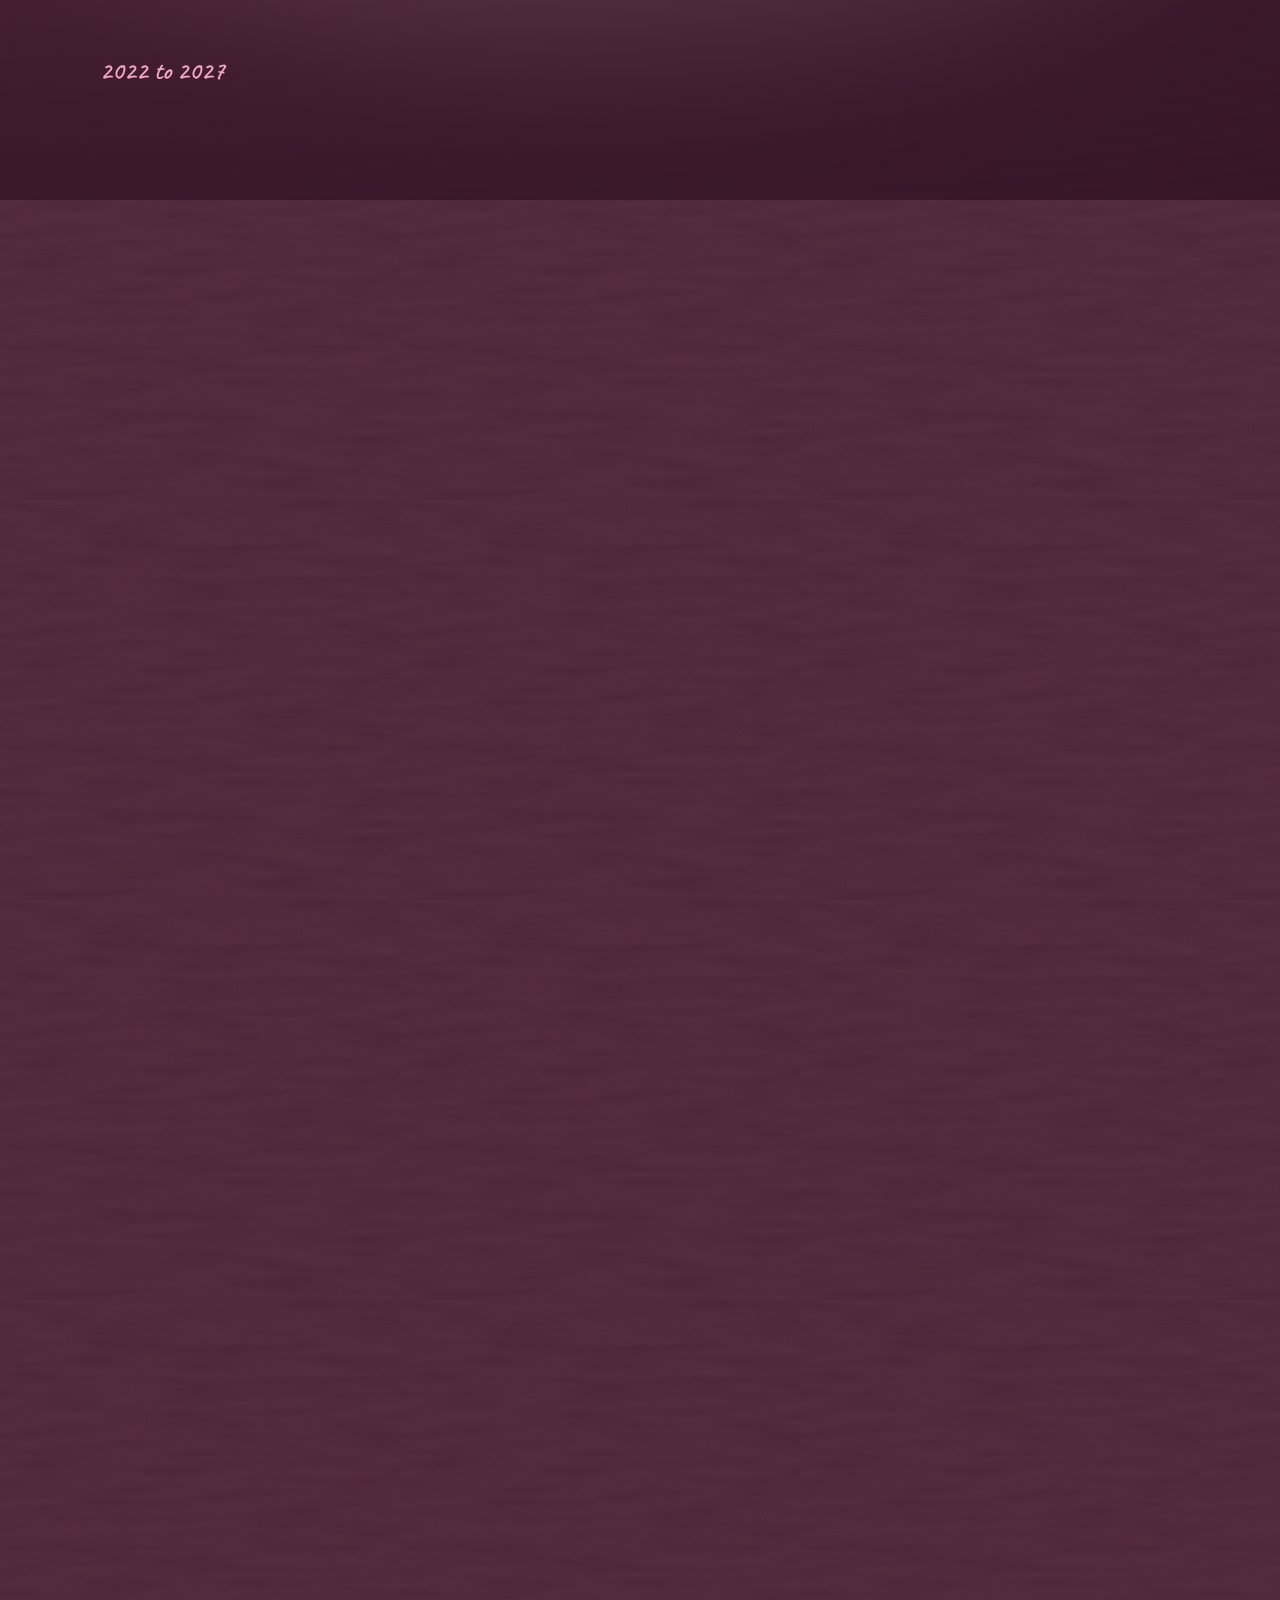
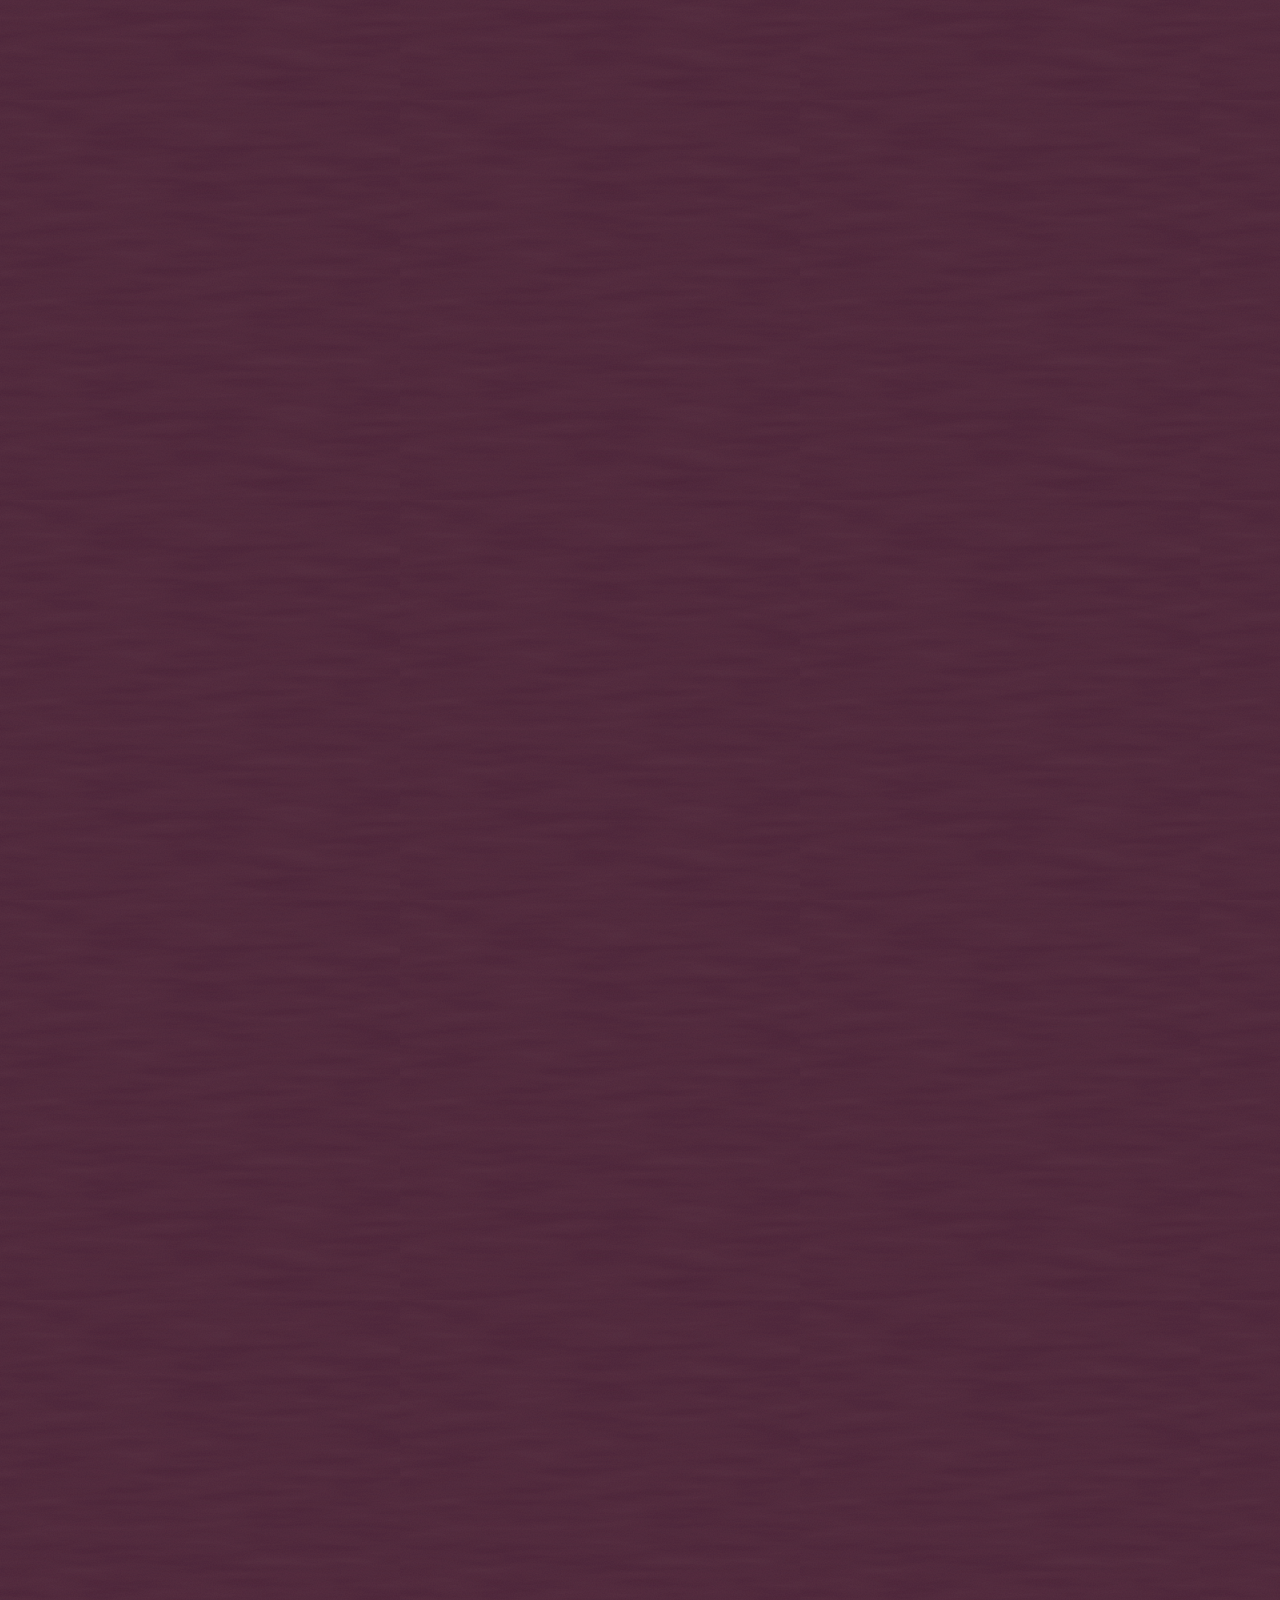
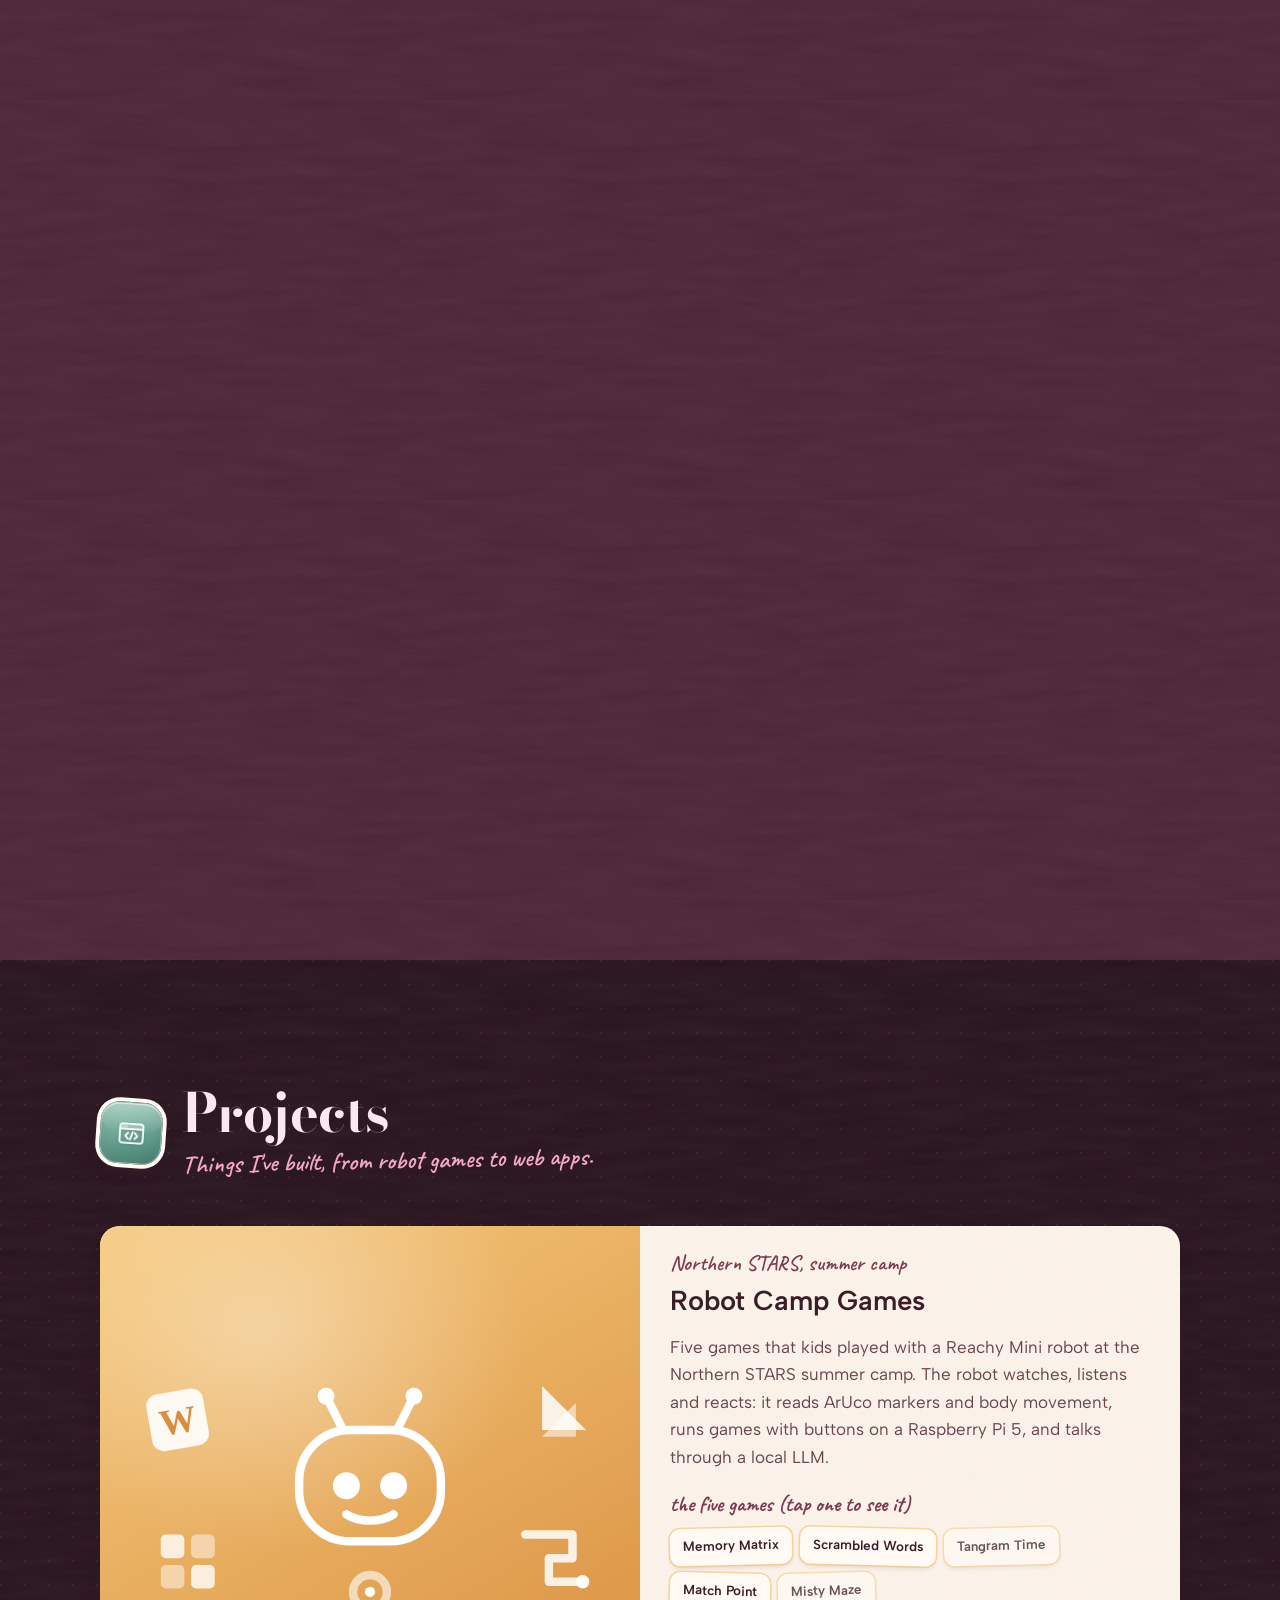
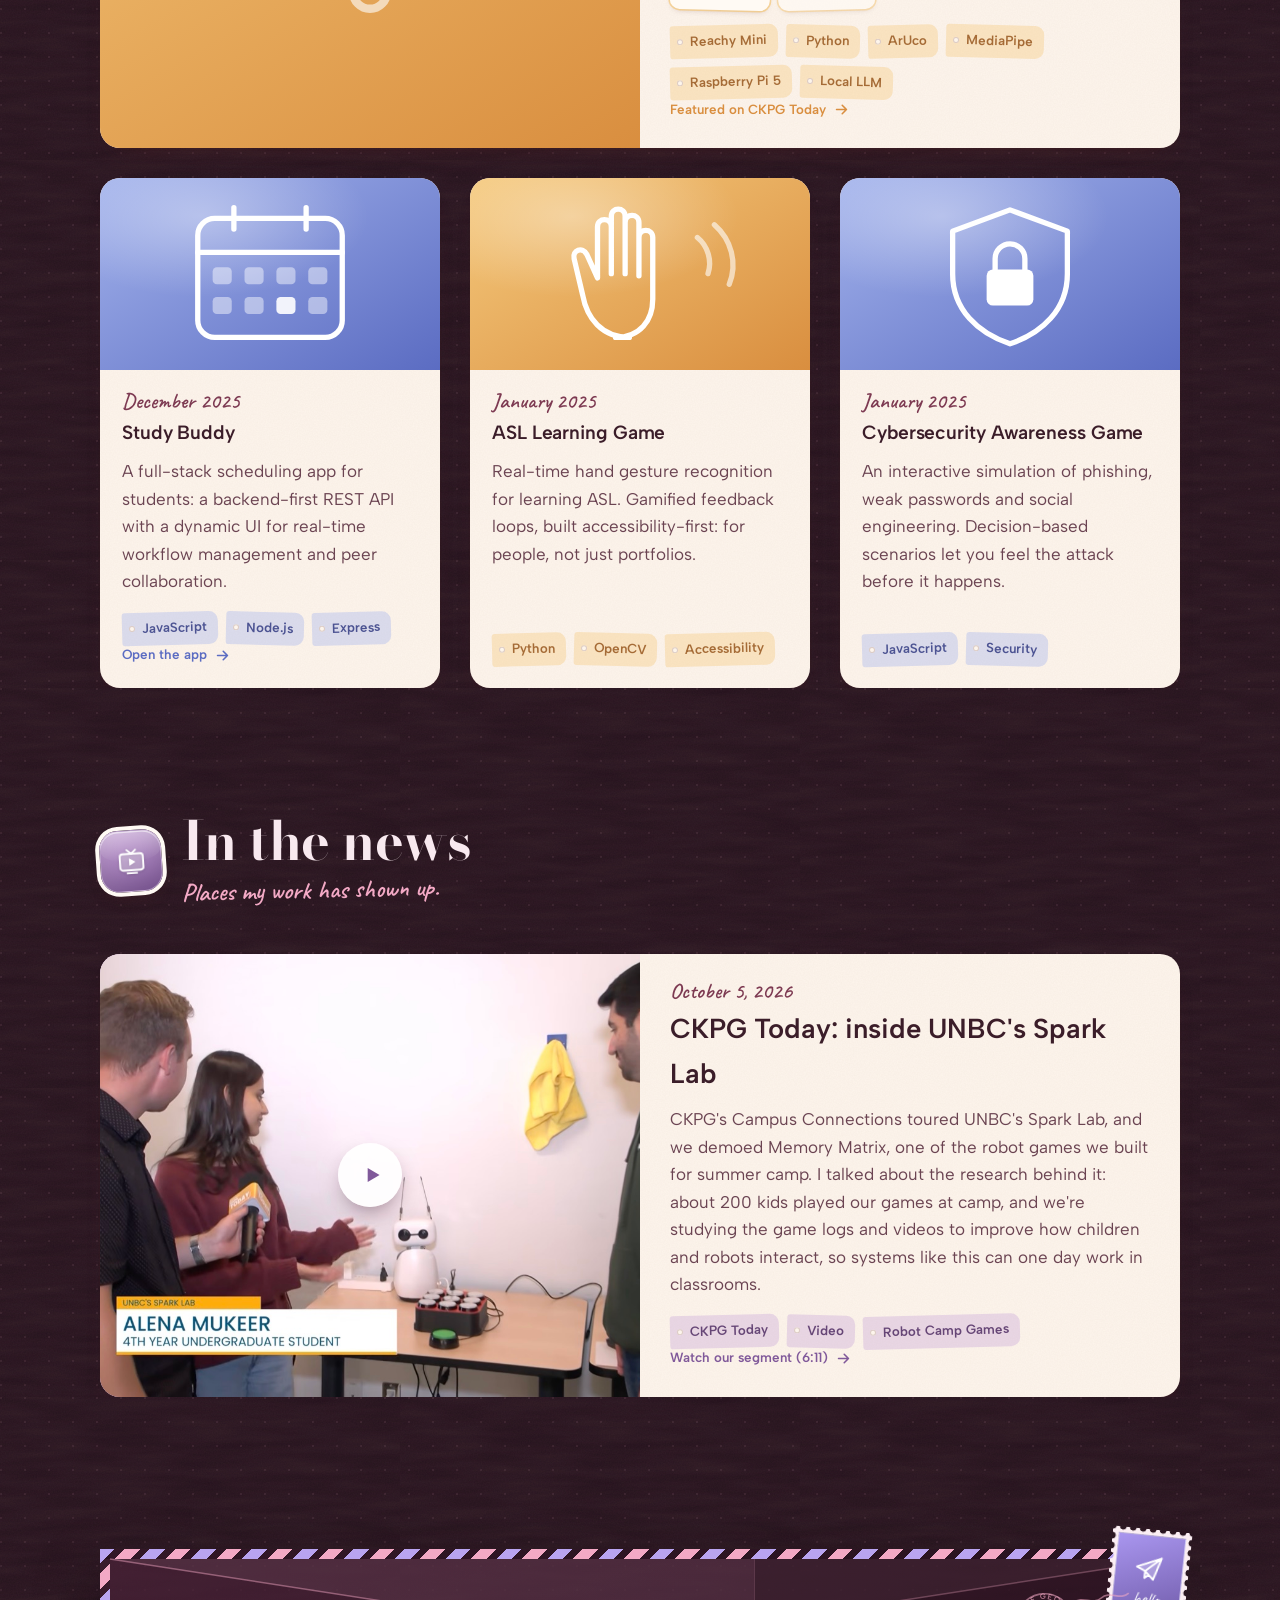
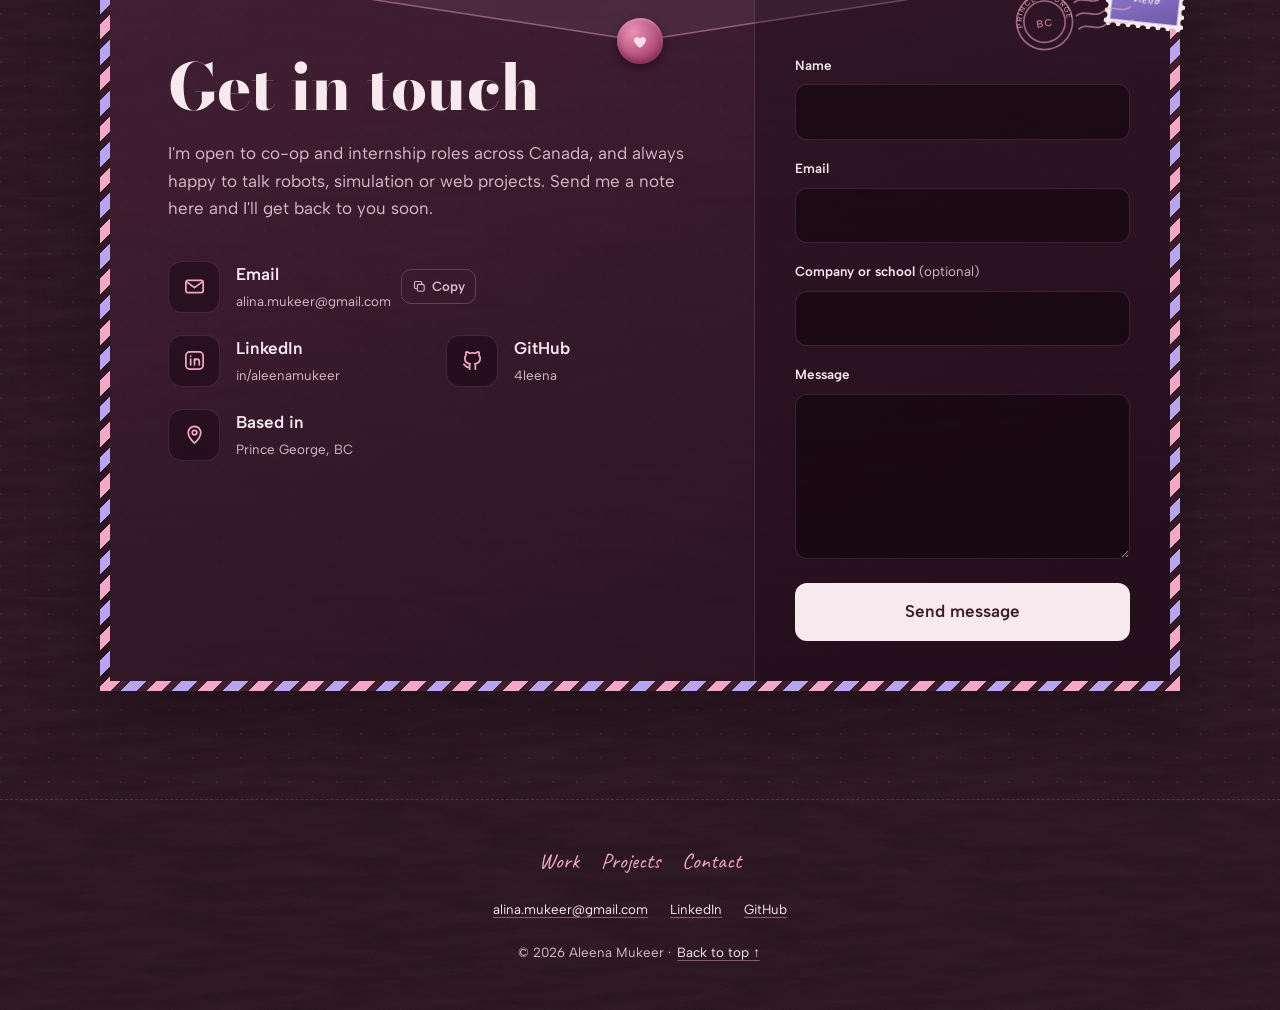
==== commit 63903b22: "Add "In the news" section with CKPG Spark Lab feature Adds a press section with the CKPG Today Campu" ====
--- a/index.html
+++ b/index.html
@@ -63,7 +63,6 @@
       <li><a href="#top"><span class="m-dot" style="--c:#d97a9b"></span>Home</a></li>
       <li><a href="#timeline"><span class="m-dot" style="--c:#e0a25a"></span>Work timeline</a></li>
       <li><a href="#projects"><span class="m-dot" style="--c:#5aa08c"></span>Projects</a></li>
-      <li><a href="#hackathons"><span class="m-dot" style="--c:#9c6b46"></span>Hackathons</a></li>
       <li><a href="#news"><span class="m-dot" style="--c:#80599a"></span>In the news</a></li>
       <li data-needs="recommendations"><a href="#recommendations"><span class="m-dot" style="--c:#c0567f"></span>Recommendations</a></li>
       <li><a href="#contact"><span class="m-dot" style="--c:#8a7ae0"></span>Get in touch</a></li>
@@ -450,37 +449,6 @@
           <h3>Cybersecurity Awareness Game</h3>
           <p class="pc-desc">An interactive simulation of phishing, weak passwords and social engineering. Decision-based scenarios let you feel the attack before it happens.</p>
           <ul class="tags"><li>JavaScript</li><li>Security</li></ul>
-        </div>
-      </article>
-    </div>
-  </div>
-</section>
-
-<!-- ===================================================== HACKATHONS -->
-<section class="block hack-rain" id="hackathons" aria-labelledby="hack-title">
-  <canvas class="rain" aria-hidden="true"></canvas>
-  <div class="inner">
-    <div class="section-head reveal">
-      <span class="tile cafe" aria-hidden="true"><svg viewBox="0 0 32 32"> <rect class="fl" x="5" y="7" width="22" height="14" rx="2.5"/> <rect class="ln" x="5" y="7" width="22" height="14" rx="2.5"/> <path class="ln" d="M2.5 25h27"/> <g class="ac"><path class="wh" d="M17.2 9.5l-4.6 6h3.6l-1.4 4.2 4.6-6h-3.6z"/></g> </svg></span>
-      <div>
-        <h2 id="hack-title"><span class="mono">Hackathons</span></h2>
-      </div>
-    </div>
-    <div class="pgrid">
-      <article class="pcard feature cafe reveal" data-href="https://dev.to/alina_mukeer_d776b0f91241/she-couldnt-read-her-own-notes-so-we-built-her-note-it-5aia">
-        <div class="pc-media pin-left" data-src="assets/hackathons/note-it.jpg">
-          <svg class="pc-art" viewBox="0 0 320 180" aria-hidden="true"><rect x="104" y="34" width="112" height="116" rx="10" fill="none" stroke="#fff" stroke-width="5" stroke-linejoin="round"/><path d="M128 66h64M128 90h64M128 114h40" fill="none" stroke="#fff" stroke-width="5" stroke-linecap="round"/></svg>
-        </div>
-        <div class="pc-body">
-          <p class="pc-when">October 2026 · DEV Weekend Challenge</p>
-          <h3>NOTE-IT</h3>
-          <p class="pc-desc">Built in a weekend with Ahad Ali Baig for the Hacktoberfest "Build for a Friend" challenge. Our friend Surraya, a fourth-year psychology student, couldn't read her own lecture notes. NOTE-IT sorts messy notes into key terms, theories, researchers and studies, turns them into flashcards and diagrams, and has a Study Buddy chatbot with Tutor, Peer and Examiner modes. It runs Gemma 3 locally, so her notes never leave her laptop.</p>
-          <p class="pc-note">"honestly I'm kinda impressed!!!" — Surraya</p>
-          <ul class="tags"><li>Python</li><li>Streamlit</li><li>Ollama</li><li>Gemma 3</li><li>Mermaid</li></ul>
-          <div class="pc-links">
-            <a class="pc-link" href="https://dev.to/alina_mukeer_d776b0f91241/she-couldnt-read-her-own-notes-so-we-built-her-note-it-5aia" target="_blank" rel="noopener">Read the write-up<svg class="pc-arrow" viewBox="0 0 24 24" aria-hidden="true"><path d="M5 12h14M13 6l6 6-6 6"/></svg><span class="visually-hidden"> (NOTE-IT on DEV, opens in a new tab)</span></a>
-            <a class="pc-link" href="https://github.com/4leena/NOTE-IT" target="_blank" rel="noopener">Code on GitHub<svg class="pc-arrow" viewBox="0 0 24 24" aria-hidden="true"><path d="M5 12h14M13 6l6 6-6 6"/></svg><span class="visually-hidden"> (opens in a new tab)</span></a>
-          </div>
         </div>
       </article>
     </div>
--- a/css/styles.css
+++ b/css/styles.css
@@ -538,7 +538,6 @@
 #timeline { --tape: rgba(240, 190, 120, .75); }
 #projects { --tape: rgba(150, 196, 178, .78); }
 #recommendations { --tape: rgba(222, 142, 170, .72); }
-#hackathons { --tape: rgba(220, 184, 146, .78); }
 #news { --tape: rgba(201, 166, 216, .75); }
 
 
@@ -1025,12 +1024,6 @@
   .pcard.feature { flex-direction: column; }
   .pcard.feature .pc-media { flex: none; aspect-ratio: 16 / 9; min-height: 0; }
 }
-
-/* more than one link on a card */
-.pc-links { display: flex; flex-wrap: wrap; gap: 6px 22px; margin-top: 18px; }
-.pc-links .pc-link { margin-top: 0; }
-/* screenshots whose important part is top-left (app UIs) */
-.pc-media.pin-left img { object-position: left top; }
 
 /* In the news: video features get a play button over the thumbnail */
 .pc-play {
@@ -1546,21 +1539,3 @@
   .hint-arrow { rotate: 0deg; }
 }
 .gt-li-email { grid-column: 1 / -1; }
-
-/* =====================================================================
-   Hackathons: a dark band with letters raining behind it
-   ===================================================================== */
-.block.hack-rain {
-  overflow: hidden; padding-bottom: clamp(70px, 10vh, 110px);
-  background: linear-gradient(var(--page), #070607 110px, #070607 calc(100% - 110px), var(--page));
-}
-.hack-rain .rain {
-  position: absolute; inset: 0; width: 100%; height: 100%; pointer-events: none;
-  -webkit-mask: linear-gradient(transparent, #000 110px, #000 calc(100% - 110px), transparent);
-          mask: linear-gradient(transparent, #000 110px, #000 calc(100% - 110px), transparent);
-}
-.hack-rain .inner { position: relative; z-index: 1; }
-.hack-rain .mono {
-  font-family: ui-monospace, "SF Mono", Menlo, Consolas, monospace; font-weight: 700; letter-spacing: .02em;
-  font-size: .78em; color: #f4f1ee;
-}
